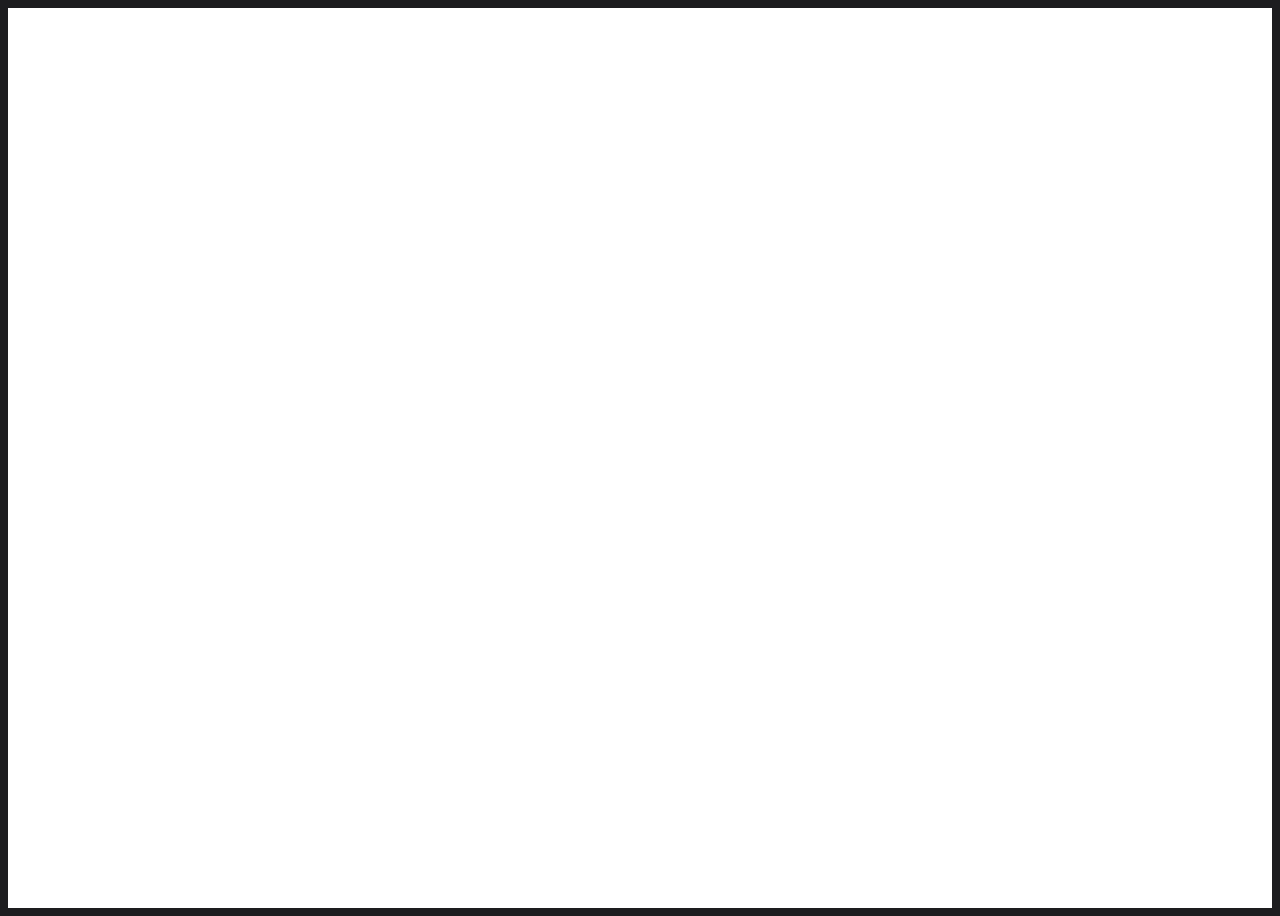
==== index.html @ a8134de9 "Add files via upload" ====
<!DOCTYPE html>
<html lang="en">

<head>
    <title>SOILLEX</title>
    <link rel="icon" href="images/icon.png" type="image/gif" sizes="16x16">
    <meta content="text/html;charset=utf-8" http-equiv="Content-Type">
    <meta content="width=device-width, initial-scale=1.0" name="viewport" >
    <meta content="CoolAir — Air Conditioner & HVAC Repair Website Template" name="description" >
    <meta content="" name="keywords" >
    <meta content="" name="author" >
    <!-- CSS Files
    ================================================== -->
    <link href="css/bootstrap.min.css" rel="stylesheet" type="text/css" id="bootstrap">
    <link href="css/plugins.css" rel="stylesheet" type="text/css" >
    <link href="css/swiper.css" rel="stylesheet" type="text/css" >
    <link href="css/style.css" rel="stylesheet" type="text/css" >
    <link href="css/coloring.css" rel="stylesheet" type="text/css" >
    <!-- color scheme -->
    <link id="colors" href="css/colors/scheme-01.css" rel="stylesheet" type="text/css" >

</head>

<body>
    <div id="wrapper">
        <div class="float-text show-on-scroll">
            <span><a href="#">Scroll to top</a></span>
        </div>
        <div class="scrollbar-v show-on-scroll"></div>
        
        <!-- content begin -->
        <div class="no-bottom no-top" id="content">

            <div id="top"></div>

            <section class="section-dark text-light no-top no-bottom position-relative overflow-hidden z-1000">
                <div class="v-center">
                    <div class="swiper">
                      <!-- Additional required wrapper -->
                      <div class="swiper-wrapper">
                        <!-- Slides -->
                        
                        <!-- Slides -->

                        <!-- Slides -->
                        <div class="swiper-slide">
                            <div class="swiper-inner" data-bgimage="url(images/slider/bg.jpeg)">
                                <div class="sw-caption">
                                    <div class="container">
                                        <div class="row gx-5 align-items-center">

                                            <div class="spacer-double"></div>

                                            <div class="col-lg-8 offset-lg-2 text-center">     
                                                <div class="spacer-single"></div>
                                                <div class="sw-text-wrapper">
                                                  <img src="images/logo.png">
                                                    <h3 class="slider-teaser mb-3">SPROUTING NEW POSSIBILITIES</h3>
                                                    <div class="spacer-10"></div>
                                                 </div>
                                            </div>

                                            <div class="spacer-single"></div>
                                        </div>

                                      
                                            
                                            
                                            
                                    </div>
                                </div>
                                <div class="sw-overlay s2"></div>
                            </div>
                        </div>
                        <!-- Slides -->
                        

                      </div>
                      <!-- If we need pagination -->
                      <div class="swiper-pagination"></div>

                      <!-- If we need navigation buttons -->
                      <div class="swiper-button-prev"></div>
                      <div class="swiper-button-next"></div>

                      <!-- If we need scrollbar -->
                      <div class="swiper-scrollbar"></div>
                    </div>
                </div>
            </section>

        </div>
        <!-- content close -->
    </div>

    
    <!-- Javascript Files
    ================================================== -->
    <script src="js/plugins.js"></script>
    <script src="js/designesia.js"></script>
    <script src="js/swiper.js"></script>
    <script src="js/custom-marquee.js"></script>
    <script src="js/custom-swiper-1.js"></script>

</body>

</html>
---- css/style.css ----
/* ================================================== */


/* CoolAir
/* created by designesia

@charset "utf-8";

Table of content:

* body
* header
  * subheader
* navigation
* content
* section
* footer
* sidebar
* `
* products
* contact
* elements
  * address
  * border
  * box icon
  * breadcrumb
  * button and link
  * columns
  * counter
  * divider
  * dropcap
  * heading
  * icon font
  * list
  * map
  * package
  * page heading
  * pagination
  * pricing
  * preloader
  * progress bar
  * social icons
  * spacer
  * tabs
  * team
  * testimonial
* plugins
* media query
*/

/* ================================================== */

@import url('https://fonts.googleapis.com/css2?family=Manrope:ital,wght@0,200;0,300;0,400;0,500;0,600;0,700;0,800;1,200;1,300;1,400;1,500;1,600;1,700;1,800&display=swap');

/* ================================================== */


/* import fonts icon */


/* ================================================== */

@import url("../fonts/fontawesome4/css/font-awesome.css");
@import url("../fonts/fontawesome6/css/fontawesome.css");
@import url("../fonts/fontawesome6/css/brands.css");
@import url("../fonts/fontawesome6/css/solid.css");
@import url("../fonts/elegant_font/HTML_CSS/style.css");
@import url("../fonts/et-line-font/style.css");
@import url("../fonts/icofont/icofont.min.css");

* {
  --title-font: "Manrope", Helvetica, Arial, sans-serif;
  --body-font-size: 16px;
  --title-font-weight: 600;
  --title-font-color: #0a2540;
  --body-font: "Manrope", Helvetica, Arial, sans-serif;
  --border-default: solid 1px rgba(30, 30, 30, 1);
  --bg-color-even: #E8E8E8;
  --bg-color-odd: #F4F4F4;
  --bg-dark-1: #1D1D1F;
  --bg-dark-2: #232627;
  --bg-dark-3: #303030;
  --bg-grey: #F0F1F3;
  --bg-gradient-1: 0deg, rgba(var(--primary-color-rgb), .1) 0%, rgba(var(--secondary-color-rgb), .2) 100%;
  --body-font-color: #7b8893;
  --dark-body-font-color: #F5F5F7;
  --swiper-theme-color: var(--secondary-color);
  --rounded-1: 12px;
}

.bg-dark-1{background-color: var(--bg-dark-1) !important}
.bg-dark-2{background-color: var(--bg-dark-2) !important}
.bg-dark-3{background-color: var(--bg-dark-3) !important}
.bg-grey{background-color: var(--bg-grey) !important}
.bg-gradient-1{
  background: -moz-linear-gradient(var(--bg-gradient-1)) !important;
  background: -webkit-linear-gradient(var(--bg-gradient-1)) !important;
  background: linear-gradient(var(--bg-gradient-1)) !important;
}
.rounded-1{
  border-radius: var(--rounded-1) !important;
  -moz-border-radius: var(--rounded-1) !important;
  -webkit-border-radius: var(--rounded-1) !important;
}

.g-custom {
  --bs-gutter-x: 30px;
  --bs-gutter-y: 30px;
}

.g-custom-x {
  --bs-gutter-x: 30px;
}

/* ================================================== */


/* body */


/* ================================================== */

html {
  overflow-x: hidden;
  padding: 0;
  margin: 0;
  background: var(--bg-dark-1);
}

body {
  font-family: var(--body-font);
  font-size: var(--body-font-size)
  font-weight: 400;
  color: var(--body-font-color);
  padding: 0;
  line-height: 29px;
  word-spacing: 0px;
}

.dark-scheme {
  color: var(--dark-body-font-color);
}

body.dark-scheme {
  background: var(--bg-dark-1);
}

body.boxed {
  margin: 30px;
  overflow: hidden;
  border: solid 1px #eee;
}

body .owl-stage .owl-item {
  margin-bottom: 15px;

}

#wrapper {
  position: relative;
  overflow: hidden;
}

.de-navbar-left #wrapper {
  overflow: visible;
}

a,
a:hover {
  text-decoration: none;
}

a.a-underline {
  display: inline-block;
  position: relative;
  overflow: hidden;
}

a.a-underline span {
  display: block;
  position: relative;
  left: 0;
  bottom: 0;
  border-bottom: solid 1px #333;
  width: 0;
}

a.a-underline:hover span {
  width: 100%;
}

/* ================================================== */


/*  header  */


/* ================================================== */

header {
  width: 100%;
  position: absolute;
  left: 0;
  z-index: 1001;
  background: var(--bg-dark-1);
  margin: 0;
  border-bottom: solid 1px rgba(255, 255, 255, 0);
}

header.header-s1 {
  top: 0;
}

header .info {
  display: none;
  color: #fff;
  padding: 10px 0 10px 0;
  width: 100%;
  z-index: 100;
  background: #242424;
}

header .info .col {
  display: inline-block;
  font-size: 12px;
}

header .info .col {
  padding-right: 30px;
}

header .info .col:last-child {
  padding-right: 0px;
}

header .info i {
  font-size: 14px;
  margin-right: 15px;
}

header .info .social.col {
  border: none;
}

header .info .social i {
  color: #fff;
  font-size: 14px;
  display: inline-block;
  float: none;
  padding: 0 10px 0 10px;
  margin: 0;
}

header .info strong {
  font-size: 12px;
}

header.header-bg {
  background: rgba(0, 0, 0, 0.5);
}

header.transparent {
  background: none;
}

body:not(.side-layout) header:not(.smaller):not(.header-mobile).header-light.transparent {
  background: rgba(255, 255, 255, 0.0);
}

header.autoshow {
  top: -120px;
  height: 70px !important;
}

header.autoshow.scrollOn,
header.autoshow.scrollOff {
  -o-transition: .5s;
  -ms-transition: .5s;
  -moz-transition: .5s;
  -webkit-transition: .5s;
  transition: .5s;
  outline: none;
}

header.autoshow.scrollOn {
  top: 0;
}

header.autoshow.scrollOff {
  opacity: ;
  top: -120px;
}

header div#logo {
  color: white;
  -webkit-transition: all 0.3s;
  -moz-transition: all 0.3s;
  -ms-transition: all 0.3s;
  -o-transition: all 0.3s;
  transition: all 0.3s;
}

header .logo-2 {
  display: none;
}

header .logo-scroll {
  display: none;
}

header .logo,
header .logo-2 {
  font-family: var(--body-font);
  color: #fff;
  font-size: 40px;
  font-weight: 300;
}

header .logo-2 {
  color: #333;
}

header.header-full nav {
  float: left;
}

header nav a {
  -webkit-transition: all 0.3s;
  -moz-transition: all 0.3s;
  -ms-transition: all 0.3s;
  -o-transition: all 0.3s;
  transition: all 0.3s;
}

header nav a:hover {
  color: #555;
}

header.smaller #mainmenu ul ul {
  top: 0px;
}

header.smaller {
  position: fixed;
  top: 0px;
  background: var(--bg-dark-1);
  border: none;
  border-bottom: solid 1px #dddddd;
}

header.header-light.smaller{
  background: #ffffff;
}

.scroll-down {
    margin-top: -90px;
}

.scroll-up {
    margin-top: 0;
}

header.header-center.scroll-down{
  margin-top: -175px;
}

header.header-center #logo-center{
  display: inline-block;
  padding-top: 40px;
}

header.header-center #mainmenu{
  display: inline-block;
}

header.header-center{
  text-align: center;
}

header.header-center #logo{
  display: none;
}

header.smaller .btn-rsvp {
  height: 100px;
  padding-top: 55px;
}

.boxed header.smaller {
  margin-top: 0px;
}

header.smaller div#logo,
header.s2 div#logo {}

header.smaller .logo-init {
  display: none;
}

header.smaller #topbar.topbar-dark {
  background: rgba(34, 34, 34, .05);
}

header.smaller #topbar.topbar-dark a {
  color: #333333;
}

header .logo-mobile {
  display: none;
}


header.smaller.scroll-light {
  background: #ffffff;
}

header.scroll-light .logo-scroll{
  display: none;
}

header.smaller.scroll-light .logo-main{
  display: none;
}

header.smaller.scroll-light .logo-scroll{
  display: block;
}

header.smaller.scroll-dark {
  background: var(--bg-color-even);
}

header.header-light .h-phone,
header.smaller.scroll-light .h-phone {
  color: #202020;
}

header:not(.header-light).smaller.scroll-light div#logo .logo {
  display: none;
}

header.smaller.scroll-light div#logo .logo-2 {
  display: inline-block;
}

header.smaller.scroll-light div#logo .logo-scroll {
  display: inline-block;
}

header.smaller.header-light div#logo .logo {
  display: none;
}

header.smaller.scroll-light .social-icons i {
  color: var(--title-font-color);
}

header.smaller.scroll-light #mainmenu li a,
header.smaller.scroll-light #mainmenu li.has-child:after {
  color: var(--title-font-color);
}

header #mainmenu li li a:hover {
  color: #ffffff;
}

.logo-smaller div#logo {
  width: 150px;
  height: 30px;
  line-height: 65px;
  font-size: 30px;
}

.logo-smaller div#logo img {
  font-size: 30px;
}

header.smaller div#logo .logo-1 {
  display: none;
}

header.smaller div#logo .logo-2 {
  display: inline-block;
}

.logo-small {
  margin-bottom: 20px;
}

header.de_header_2 {
  height: 125px;
}

header.de_header_2.smaller {
  height: 70px;
}

header.de_header_2.smaller .info {
  position: absolute;
  opacity: 0;
  z-index: -1;
}

header.header-full {
  padding-left: 30px;
  padding-right: 30px;
}

header .header-row {
  text-align: center;
}

header .header-col {
  position: relative;
  height: 100%;
}

/* left col header */
header .header-col.left {
  float: left;
  padding: 0 30px 0 0;
  /* border-right:solid 1px rgba(255,255,255,.2); */
}

/* middle col header */
header .header-col.mid {
  float: right;
}

header .header-col.mid .social-icons {
  float: right;
  /* border-left:solid 1px rgba(255,255,255,.2); */
  padding: 0 30px 0 30px;
}


.header-col-right {
  text-align: right;
}


.de-navbar-left {
  background: #151618;
}

.de-navbar-left #logo {
  padding: 40px;
  text-align: center;
  width: 100%;
}

.de-navbar-left header {
  position: relative;
  display: block;
  width: 100%;
  height: 100%;
  left: 0;
  background: none;
  padding: 30px;
  padding-right: 20px;
}

.de-navbar-left header #mainmenu {
  float: none;
  margin: 0;
  padding: 0;
}

.de-navbar-left header #mainmenu>li {
  display: block;
  margin: 0;
  float: none;
  text-align: center;
  font-family: var(--body-font);
  letter-spacing: 5px;
  font-size: 14px;
  padding: 0;
  padding-top: 10px;
  padding-bottom: 10px;
  border-bottom: solid 1px rgba(255, 255, 255, .1);
}

.de_light.de-navbar-left header #mainmenu>li {
  border-bottom: solid 1px rgba(0, 0, 0, .05);
}

.de-navbar-left header #mainmenu>li>a {
  padding: 0;
  opacity: .5;
}

.de_light.de-navbar-left header #mainmenu>li>a {
  color: #222;
}

.de-navbar-left header #mainmenu>li a:hover {
  opacity: 1;
}

.de-navbar-left header #mainmenu>li>a:after {
  content: none;
}

.de-navbar-left header nav {
  float: none;
}

/* subheader */

#subheader {
  overflow: hidden;
  position: relative;
  padding: 160px 0 100px 0;
}

#subheader h1 {
  font-size: 48px;
  letter-spacing: -1px;
  margin-bottom: 0;
}

#subheader.dark {
  background-color: #1A1C26;
}

#subheader.dark h1 {
  color: #fff;
}

.de-overlay{
    position: absolute;
    width: 100%;
    height: 100%;
    top:0;
    left: 0;
    background: rgba(var(--primary-color-rgb), .35);
  }

  #subheader .de-overlay{
    background: linear-gradient(45deg, rgba(var(--primary-color-rgb),1), rgba(var(--secondary-color-rgb),0));
  }

.de-overlay-gradient{
  position: absolute;
  width: 100%;
  height: 100%;
  top:0;
  left: 0;
  background: linear-gradient(45deg, rgba(var(--primary-color-rgb),.8), rgba(var(--secondary-color-rgb),.8));
}


.de-overlay-gradient-2{
  position: absolute;
  width: 100%;
  height: 100%;
  top:0;
  left: 0;
  background: linear-gradient(45deg, rgba(var(--primary-color-rgb),.8) 0%, rgba(var(--secondary-color-rgb),0) 100%);
}


.de-navbar-left #subheader {
  padding-bottom: 120px;
}

.crumb {
  font-size: 13px;
}


.crumb {
  display: inline-block;
  padding: 3px 10px;
  margin-top: 20px;
  line-height: 1.2em;
  border-radius:30px;
  -moz-border-radius:30px;
  -webkit-border-radius:30px;
}

.text-light .crumb a{
  color:rgba(255, 255, 255, 1.0);
}


#subheader.text-light .crumb {
  color: #fff;
}

#subheader .small-border-deco {
  display: block;
  margin: 0 auto;
  margin-top: 20px;
  width: 100%;
  height: 1px;
  background: rgba(255, 255, 255, .1);
}

#subheader .small-border-deco span {
  display: block;
  margin: 0 auto;
  height: 2px;
  width: 100px;
}

#subheader.dark h2,
#subheader.dark h4 {
  color: #fff;
}

#subheader.dark h2 {
  font-size: 48px;
}

#subheader.s2 {
  text-align: left;
  padding: 120px 0 20px;
  border: solid 1px #ddd;
  border-left: none;
  border-right: none;
}

.rtl #subheader.s2 {
  text-align: right;
}


#subheader.s2 h1,
#subheader.s2 .crumb {
  margin: 0;
  padding: 0;
}

#subheader.s2 .crumb {
  float: right;
  margin-top: 10px;
}

.rtl #subheader.s2 .crumb {
  float: left;
}

#subheader.sh-plain {
  padding: 100px 0 60px 0;
}

.de-navbar-left.de_light #subheader h1 {
  color: #222;
}

#profile_banner {
  min-height: 360px;
}

/* ================================================== */


/* navigation */


/* ================================================== */

#mainmenu {
  font-size: 13px;
  margin: 0 auto;
  float: none;
  counter-reset: my-awesome-counter;
  font-family: var(--body-font);
}

#mainmenu.s2{
  font-family: var(--body-font);
}

#mainmenu ul {
  margin: 0px 0px;
  padding: 0px;
  height: 30px;
  background: #ffffff;
  color: var(--body-font-color);
}

#mainmenu ul:not(.mega) {
  border: solid 1px #dddddd;
}

.dark-scheme #mainmenu ul {
  background: var(--bg-dark-1);
  border: solid 1px rgba(255, 255, 255, .1);
}

.dark-scheme #mainmenu ul.mega {
  background: var(--bg-dark-1);
}

#mainmenu li {
  margin: 0px 0px;
  padding: 0px 0px;
  float: left;
  display: inline;
  list-style: none;
  position: relative;
}

#mainmenu>li {
  margin-right: 30px;
}

#mainmenu>li {
  counter-increment: my-awesome-counter;
}

#mainmenu li a.new:before{
  content:"NEW";
  font-size: 12px;
  padding: 1px 4px;
  border-radius:3px;
  -moz-border-radius:3px;
  -webkit-border-radius:3px;
  margin-right: 5px;
  color:#ffffff;
  background: var(--primary-color);
}
/*
#mainmenu>li::before {
  content: counter(my-awesome-counter) ' —';
  right: 8px;
  top: 5px;
  color:var(--secondary-color);
  margin-right: 5px;
  font-weight: 500;
  font-family: var(--title-font);
}
*/

header.smaller #mainmenu>li::before{
  transform: scale(0);
}

#mainmenu>li.has-child:after {
  font-family: FontAwesome;
  content: "\f078";
  padding-left: 5px;
  font-size: 8px;
  position: relative;
  top: -2px;
  color:rgba(255, 255, 255, .75);
}

.rtl #mainmenu li.has-child:after {
  padding-left: 15px;
}

.header-light #mainmenu li.has-child:after {
  color: rgba(0, 0, 0, .5);
}

#mainmenu >li>a {
  font-size: 15px;
  padding-right: 6px;
  font-weight: 600;
}

#mainmenu.s2 li>a{
  letter-spacing: 0;
}

#mainmenu li.has-child>a {
  padding-right: 0px;
}

#mainmenu a {
  position: relative;
  display: inline-block;
  padding-top: 25px;
  padding-bottom: 25px;
  text-decoration: none;
  color: #ffffff;
  text-align: center;
  outline: none;
}

header.smaller #mainmenu > li > a{
  padding-top: 18px;
  padding-bottom: 18px;
}

#mainmenu p {
  line-height: 1.8em;
  margin-bottom: 0;
}

header.header-light #mainmenu a {
  color: var(--title-font-color);
}

#mainmenu a span:not(.badge) {
  position: relative;
  width: 0%;
  color: #ffffff;
  display: block;
  font-size: 10px;
  text-transform: uppercase;
  line-height: 14px;
  border-bottom: solid 2px #ffffff;
}

#mainmenu li:hover a span:not(.badge) {
  width: 100%;
}

#mainmenu li li a span:not(.badge) {
  float: right;
  margin-top: 5px;
}

#mainmenu a.active span:not(.badge) {
  width: 100%;
  margin-left: 0%;
}

.header-light {
  background: #ffffff;
}

.header-light #mainmenu>li>a {
  font-weight: bold;
  color: var(--title-font-color);
}

#mainmenu li li {
  font-family: var(--body-font);
  font-size: 14px;
}

#mainmenu li li:last-child {
  border-bottom: none;
}

#mainmenu li li a {
  padding: 5px 15px;
  border-top: none;
  color: #606060;
  width: 100%;
  border-left: none;
  text-align: left;
  font-weight: normal;
  border-bottom: solid 1px rgba(255, 255, 255, .1);
  letter-spacing: 0;
}

#mainmenu li:last-child>a {
  border-bottom: none;
}

.dark-scheme #mainmenu li li a {
  color: #ffffff;
}

.rtl #mainmenu li li a {
  text-align: right;
}

#mainmenu li li a:hover {
  color: #111;
}

#mainmenu li li a:after {
  content: none;
}

#mainmenu li li a:hover,
#mainmenu ul li:hover>a {
  color: #fff;
}

#mainmenu li a.active{
  color:var(--primary-color) !important;
}

#mainmenu li ul {
  width: 190px;
  height: auto;
  position: absolute;
  left: 0px;
  z-index: 10;
  visibility: hidden;
  opacity: 0;
  border-radius: 3px;
}

#mainmenu ul li b {
  background: #333;
  color: #ffffff;
  padding: 0 3px;
  padding-bottom: 3px;
  font-size: 10px;
  margin-right: 3px;
  border-radius: 2px;
  -moz-border-radius: 2px;
  -webkit-border-radius: 2px;
}

#mainmenu li li {
  font-size: 14px;
  display: block;
  float: none;
  text-transform: none;
}

#mainmenu li:hover>ul {
  visibility: visible;
  opacity: 1;
  margin-top: 0px;
}

/* before edited 
#mainmenu li ul ul {
    left: 100%;
    top: 0px;
}
*/

#mainmenu li ul ul:not(.ul-list) {
  top: 0px;
  margin-left: 188px;
}

#mainmenu select {
  padding: 10px;
  height: 36px;
  font-size: 14px;
  border: none;
  background: #ff4200;
  color: #eceff3;
}

#mainmenu select option {
  padding: 10px;
}

#mainmenu .btn-type {
  padding: 0;
  margin: 0;
}

#mainmenu .btn-type a {
  background: #eee;
  padding: 0;
  margin: 0;
}

#mainmenu>li ul.mega {
  position: fixed;
  left: 0;
  height: 0%;
  width: 100%;
  visibility: hidden;
  opacity: 0;
  overflow: hidden;
  padding: 0;
  -webkit-box-shadow: none;
  -moz-box-shadow: none;
  box-shadow: none;
  background: none;
}

#mainmenu>li ul.mega .sb-menu {
  background: #fff;
  border-radius: 6px;
  -moz-border-radius: 6px;
  -webkit-border-radius: 6px;
  border: solid 1px #dddddd;
}

.dark-scheme #mainmenu>li ul.mega .sb-menu {
  background: var(--bg-dark-1);
  border-color: rgba(255, 255, 255, .1);
}

#mainmenu li:hover ul.mega {
  visibility: visible;
  opacity: 1;
}

#mainmenu li ul.mega>li,
#mainmenu li ul.mega>li a {
  width: 100%;
}

#mainmenu li ul.mega li.title {
  padding: 0px 10px 15px 10px;
  text-align: left;
  color: #fff;
  font-weight: bold;
}

#mainmenu li ul.mega>li ul {
  position: static;
  visibility: visible;
  opacity: 1;
  left: 0;
  float: none;
  width: 100%;
}

#mainmenu ul.mega>li ul li {
  margin: 0;
  padding: 0;
}

#mainmenu ul.mega>li ul li:last-child {
  border-bottom: none;
}

#mainmenu li ul.mega .menu-content {
  background: #171A21;
  padding: 30px;
}

#mainmenu li ul.mega li.title {
  font-family: var(--main-font);
  padding: 0px;
  text-align: left;
  font-weight: bold;
  color: #586383;
}

#mainmenu ul.mega>li ul {
  border: none;
}

#mainmenu li ul.mega ul li a {
  background: none;
  padding: 2px 0;
}

#mainmenu li ul.mega ul li a:hover {
  color: #35404e;
}

#mainmenu .box-icon {
  margin-bottom: 10px;
  line-height: 1.6em;
  background: rgba(var(--primary-color-rgb), .1);
  padding: 15px;
  margin: 0;
  height: 100%;
}

#mainmenu .box-icon:hover {
  background: rgba(var(--secondary-color-rgb), .2);
}


.menu-col {
  list-style: none;
  margin: 0;
  padding: 0;
  font-weight: 500;
  font-size: 16px;
}

.menu-col i {
  margin-right: 10px;
  text-align: center;
  min-width: 20px;
}

.menu-col li {
  margin-bottom: 10px;
}

.menu-col li a {
  padding: 10px 16px;
  display: block;
  color: #333333;
  border-radius: 6px;
  -moz-border-radius: 6px;
  -webkit-border-radius: 6px;
}

.menu-col li a.active,
.menu-col li a.active i {
  color: #ffffff;
}



header.header-mobile #mainmenu>li ul.mega {
  visibility: visible;
  opacity: 1;
}

header:not(.header-mobile) #mainmenu>li:hover ul.mega {
  height: auto;
}

/* menu toggle for mobile */

#menu-btn {
  display: none;
  float: right;
  width: 32px;
  height: 32px;
  padding: 4px;
  text-align: center;
  cursor: poInter;
  color: #fff;
  margin-top: 0px;
  margin-left: 20px;
}

#menu-btn:before {
  font-family: FontAwesome;
  content: "\f0c9";
  font-size: 20px;
}

#menu-btn.menu-open:before{
  content: "\f068";
}

.rtl #menu-btn {
  float: left;
}

header.header-mobile.header-light,
header.header-mobile.header-light #menu-btn,
header.header-mobile.header-light #menu-btn:hover {
  background: none;
}

header.header-mobile.header-light #menu-btn {
  color: #222;
}


header.header-mobile.header-center #logo{
  display: block;
}

header.header-mobile.header-center #logo-center{
  display: none;
}

/* user account menu */

.de-login-menu {
  position: relative;
}

.de-menu-profile {
  cursor: pointer;
}

.de-menu-profile img {
  width: 38px;
  border-radius: 30px;
  -moz-border-radius: 30px;
  -webkit-border-radius: 30px;
  margin-left: 5px;
  margin-bottom: 2px;
}

#de-click-menu-notification {
  position: relative;
}

#de-click-menu-notification .d-count {
  display: inline-block;
  position: absolute;
  z-index: 100;
  background: #333;
  line-height: 1em;
  padding: 6px;
  width: 22px;
  border-radius: 30px;
  -moz-border-radius: 30px;
  -webkit-border-radius: 30px;
  top: -10px;
  right: -10px;
  color: #ffffff;
  font-weight: bold;
  font-size: 10px;
}

.de-menu-notification {
  cursor: pointer;
  display: inline-block;
  width: 38px;
  height: 38px;
  background: #eeeeee;
  text-align: center;
  line-height: 32px;
  border-radius: 30px;
  padding-top: 3px;
  margin-left: 5px;
}

.dark-scheme .de-menu-notification {
  background: rgba(255, 255, 255, .2);
  color: #ffffff;
}

.rtl .de-menu-notification {
  margin-right: 5px;
}

.de-submenu {
  text-align: left;
  opacity: 0;
  position: absolute;
  right: 0;
  background: #ffffff;
  padding: 15px 20px;
  margin: 0;
  margin-top: 10px;
  width: 250px;
  border-radius: 6px;
  -moz-border-radius: 6px;
  -webkit-border-radius: 6px;
  z-index: 1000;
  border: solid 1px #eeeeee;
  box-shadow: 0 0 6px rgba(0, 0, 0, 0.05);
}

.dark-scheme .de-submenu {
  background: var(--dark-scheme-color);
  border: solid 1px rgba(255, 255, 255, .1);
}

.rtl .de-submenu {
  right: auto;
  left: 0;
}

.de-submenu.open {
  opacity: 1;
}

.de-submenu .d-balance {
  font-size: 14px;
}

.de-submenu h4 {
  font-weight: bold;
  display: block;
  margin: 0;
  padding: 0;
  font-size: 16px;
  margin-top: 5px;
}

.d-name h4 {
  line-height: 1.2em;
  margin-bottom: 0;
}

.d-name span {
  font-size: 15px;
}

.rtl .de-submenu h4,
.rtl .d-name,
.rtl .d-balance {
  text-align: right;
}

.de-submenu-profile {
  list-style: none;
  margin: 0;
  padding: 0;
}

.rtl .de-submenu-profile {
  text-align: right;
}

.de-submenu-profile a {
  color: #0d0c22;
  font-weight: bold;
  font-size: 14px;
  display: block;
  background: #fff;
}

.dark-scheme .de-submenu-profile a {
  color: #fff;
}

.de-submenu-profile li {
  padding: 5px 0;
}

.de-submenu-profile li.de-line {
  border-top: solid 1px #bbbbbb;
  margin: 10px 0 8px 0;
  padding: 0;
}

.de-submenu-profile i {
  text-align: center;
  padding: 7px;
  background: #eee;
  color: #ffffff;
  border-radius: 30px;
  width: 28px;
  margin-right: 5px;
}

.dark-scheme .de-submenu-profile i {
  background: rgba(255, 255, 255, .1);
}

.de-submenu .d-wallet {
  position: relative;
}

.de-submenu .d-wallet .d-wallet-address {
  margin: 0;
  padding: 0;
  display: block;
  max-width: 69%;
  overflow: hidden;
  position: relative;
}

.de-submenu .d-wallet #btn_copy {
  right: 0;
  bottom: 4px;
}

.rtl .de-submenu .d-wallet #btn_copy {
  right: auto;
  left: 0;
}


#de-submenu-notification ul {
  margin: 0;
  margin-top: 10px;
  padding: 0;
  list-style: none;
}

#de-submenu-notification li {
  line-height: 20px;
  margin-bottom: 15px;
}

#de-submenu-notification li .d-time {
  display: block;
  font-size: 14px;
  color: #727272;
}

.dark-scheme #de-submenu-notification li .d-time {
  color: #999999;
}

#de-submenu-notification li a {
  color: #0d0c22;
}

.dark-scheme #de-submenu-notification li a {
  color: #ffffff;
}

#de-submenu-notification li .d-desc {
  margin-left: 45px;
}

.rtl #de-submenu-notification li .d-desc {
  text-align: right;
  margin-left: 0;
  margin-right: 45px;
}

#de-submenu-notification li img {
  width: 32px;
  height: 32px;
  position: absolute;
  border-radius: 30px;
  -moz-border-radius: 30px;
  -webkit-border-radius: 30px;
}

.rtl #de-submenu-notification li img {
  right: 20px;
}

#de-submenu-notification li:last-child {
  margin-bottom: 0;
}

.de-submenu .d-line {
  margin: 15px 0 15px 0;
  border-top: solid 1px #bbbbbb;
}

.dark-scheme .de-submenu .d-line {
  border-top-color: rgba(255, 255, 255, .1);
}

/* user account menu close */

/* ================================================== */


/* content */


/* ================================================== */

#content {
  width: 100%;
  background: #ffffff;
  padding: 90px 0 90px 0;
  z-index: 100;
}

.dark-scheme #content {
  background: var(--bg-dark-1);
}

.dark-scheme #content {
  background: var(--bg-dark-1);
}

/* ================================================== */


/* section */


/* ================================================== */

section {
  padding: 100px 0 100px 0;
}

#content.zebra section:nth-child(even) {
  background: #fcfcfc;
}

section:not(.relative) {}

section.no-bg,
#content.no-bg {
  background: none !important;
}

.bottom-rounded{
  overflow: hidden;
  border-radius:0 0 100% 100%;
  -moz-border-radius:0 0 100% 100%;
  -webkit-border-radius:0 0 100% 100%;
  padding-bottom: 200px;
}

.rounded-up{
  border-radius:60px 60px 0 0;
  -moz-border-radius:60px 60px 0 0;
  -webkit-border-radius:60px 60px 0 0;
}

.rounded-down{
  border-radius:0 0 60px 60px;
  -moz-border-radius:0 0 60px 60px;
  -webkit-border-radius:0 0 60px 60px;
}



.rounded-up-down{
  border-radius:60px;
  -moz-border-radius:60px;
  -webkit-border-radius:60px;
}


.rounded-10px{
    border-radius:10px;
    -moz-border-radius:10px;
    -webkit-border-radius:10px;
}

.rounded-20px{
    border-radius:20px;
    -moz-border-radius:20px;
    -webkit-border-radius:20px;
}


.dark-scheme section {
  background: var(--bg-dark-1);
}

.no-bg {
  background: none !important;
}

.bgcolor-variation {
  background: #f6f6f6;
}

.overlay-gradient {
  width: 100%;
  height: 100%;
  z-index: 100;
  top: 0;
  padding: 90px 0 90px 0;
}

.de-navbar-left .container-fluid .container {
  width: 100%;
}

.de-navbar-left section {
  padding: 70px;
}

.de_light section {
  background: #ffffff;
}

.section-fixed {
  position: fixed;
  width: 100%;
  min-height: 100%;
  height: auto;
}

.full-height {
  overflow: hidden;
}

#particles-js {
  width: 100%;
  height: 100%;
  position: absolute;
  z-index: 0;
}

.text_top {
  position: relative;
  z-index: 1000;
}

/* ================================================== */


/* footer */


/* ================================================== */

footer {
  color: var(--dark-body-font-color);;
  background: var(--title-font-color);
  padding: 100px 0 0 0;
}

footer.footer-light {
  background: #ffffff;
}

footer.footer-light a {
  color: #5d6371;
}

footer p {
  line-height: 1.8em;
}

.dark-scheme footer a {
  color: var(--dark-body-font-color);
}

footer.footer-black {
  background: #222222;
}

footer h5,
.de_light footer h5 {
  color: #fff;
  font-size: 18px;
  text-transform: none;
}

footer a {
  color: var(--dark-body-font-color);
  text-decoration: none !important;
}

.de-navbar-left footer {
  padding: 70px 70px 0 70px;
}

.subfooter {
  margin-top: 50px;
  border-top: solid 1px rgba(255, 255, 255, .1);
  padding: 20px 0 20px 0;
}

.footer-light .subfooter {
  border-top: solid 1px rgba(0, 0, 0, .1);
}

.de-navbar-left .subfooter {
  background: none;
}

header.side-header {
  border-bottom: none;
  margin: 0;
}

header.side-header .social-icons-2 {
  margin: 0 auto;
  margin-top: 50px;
  float: none;
  text-align: center;
}

header.side-header .social-icons-2 a {
  display: inline-block;
  margin: 0 2px 0 2px;
  background: #555;
  width: 36px;
  height: 36px;
  padding-top: 5px;
  display: inline-block;
  text-align: center;
  border-radius: 20px;
  -moz-border-radius: 20px;
  -webkit-border-radius: 20px;
  opacity: .2;
}

.de_light header.side-header .social-icons-2 a {
  background: #fff;
  color: #333;
}

header.side-header .social-icons-2 a:hover {
  opacity: 1;
}

.de-navbar-left.de_light header,
.de-navbar-left.de_light {
  background: rgba(var(--secondary-color-rgb), .1);
}

header.header-light-transparent {
  background: rgba(255, 255, 255, .5);
}

header.header-solid.header-light #mainmenu>li>a {
  color: #555;
}

header.header-solid.header-light .info {
  background: #eee;
  color: #555;
}

header.header-solid.header-light .info .social i {
  color: #222;
}

header.header-solid {
  background: #fff;
}

header.smaller.header-dark {
  background: #222222;
  border: none;
}

header.smaller.header-dark #mainmenu a {
  color: #fff;
}

header.s2 {
  background: #ffffff !important;
  border-bottom: solid 1px var(--bg-dark-3);
  top: 0;
}

header.s2 #mainmenu>li>a {
  padding-top: 18px;
  padding-bottom: 18px;
}

.side-layout header.smaller.header-dark #mainmenu>li {
  border-bottom: solid 1px rgba(255, 255, 255, .1);
}

.side-layout header.smaller.header-dark #mainmenu>li:last-child {
  border-bottom: none;
}

header.header-mobile {
  position: fixed !important;
  background: var(--title-font-color);
  top: 0;
  padding-bottom: 10px;
}

header.header-mobile .container {
  max-width: 100% !important;
  padding-left: 20px;
  padding-right: 20px;
}

.dark-scheme header.header-mobile {
  background: var(--bg-dark-1);
}

header.header-mobile.has-topbar .header-row,
header.header-mobile.has-topbar .header-col {
  margin-top: 10px;
}

header.header-mobile nav {
  float: none;
}

header.header-mobile .logo {
  display: none;
}

header.header-mobile .btn-rsvp {
  padding-top: 40px;
  height: 90px;
}

header.header-mobile .logo-2 {
  display: inline-block;
}

header.header-mobile.header-light {
  background: #fff;
}

header.header-mobile #mainmenu ul {
  padding: 0;
}

header.header-solid.header-light {
  background: #fff;
}

header.header-light .logo {
  display: none;
}

header.header-light .logo-2 {
  display: inline-block;
}

/* topbar start here */

#topbar {
  z-index: 1000;
  width: 100%;
  overflow: hidden;
  top: 0;
  background: var(--primary-color) !important;
}

#topbar.topbar-dark {
  background: rgba(34, 34, 34, .2);
}

#topbar a {
  color: #ffffff;
  text-decoration: none;
}

#topbar.text-light a {
  color: #ffffff;
}

.topbar-left,
.topbar-right {
  display: flex;
}

.topbar-right {
  float: right;
}

.topbar-solid {
  background: #ffffff;
}

.tb-light {
  background: #ffffff;
}

#topbar:not(.topbar-noborder) .topbar-right .topbar-widget {
  border-left: solid 1px rgba(255, 255, 255, .1);
}

#topbar:not(.topbar-noborder) .topbar-right span:last-child {
  border-right: solid 1px rgba(255, 255, 255, .1);
}

#topbar:not(.topbar-noborder) .topbar-light .topbar-right .topbar-widget {
  border-left: solid 1px #eee;
}

#topbar:not(.topbar-noborder) .topbar-light .topbar-right span:last-child {
  border-right: solid 1px #eee;
}

#topbar:not(.topbar-noborder) .tb-light .topbar-right .topbar-widget {
  border-left: solid 1px rgba(0, 0, 0, .1);
}

#topbar:not(.topbar-noborder) .tb-light .topbar-right span:last-child {
  border-right: solid 1px rgba(0, 0, 0, .1);
}

/* topbar left content */
.topbar-left {
  float: left;
}

#topbar:not(.topbar-noborder) .topbar-left .topbar-widget {
  border-right: solid 1px rgba(255, 255, 255, .1);
}

#topbar:not(.topbar-noborder) .topbar-light .topbar-left .topbar-widget {
  border-right: solid 1px #eee;
}

#topbar:not(.topbar-noborder) .topbar-left span:first-child {
  border-left: solid 1px rgba(255, 255, 255, .1);
}

#topbar:not(.topbar-noborder) .tb-light .topbar-left .topbar-widget {
  border-right: solid 1px rgba(0, 0, 0, .1);
}

#topbar:not(.topbar-noborder) .tb-light .topbar-left span:first-child {
  border-left: solid 1px rgba(0, 0, 0, .1);
}

.h-phone {
  text-align: center;
  display: inline-block;
  font-weight: 600;
  color: #ffffff;
  font-family: var(--title-font);
  font-size: 16px;
  margin-right: 20px;
  line-height: 1.3em;
}

.h-phone span {
  display: block;
  font-size: 12.5px;
  font-weight: 500;
  color: rgba(255, 255, 255, .75);
}

header.header-light .h-phone span{
  color: var(--body-font-color);
}


.h-phone i {
  display: inline-block;
  font-size: 32px;
  left: 0;
  top: 12px
}

.menu_side_area .btn-line{
  display: inline-block;
}

/* topbar widget */
.topbar-widget {
  font-size: 14px;
  font-weight: 400;
  display: flex;
  padding: 3px 40px 7px 0;
  color:rgba(255, 255, 255, .5);
}

.topbar-widget.widget-text {
  padding-top: 6px;
}

.topbar-widget i {
  font-size: 16px;
  margin-top: 8px;
  margin-right: 10px;
}

.h-sub .topbar-widget {
  padding: 12px;
}

.topbar-widget:before {
  float: left;
  position: relative;
  font-family: "FontAwesome";
  font-size: 16px;
  margin-right: 10px;
}

.topbar-widget.tb-phone:before {
  content: "\f095";
}

.topbar-widget.tb-email:before {
  content: "\f003";
}

.topbar-widget.tb-opening-hours:before {
  content: "\f017";
}

.topbar-widget.tb-social {
  padding: 0;
}

.topbar-widget.tb-social a {
  font-size: 14px;
  display: flex;
  padding: 5px;
  padding-left: 15px;
  display: inline-block;
  text-align: center;
}

.topbar-widget a span {
  font-weight: bold;
  margin-right: 10px;
  border-radius: 30px;
  -moz-border-radius: 30px;
  -webkit-border-radius: 30px;
}

#topbar:not(.topbar-noborder) .topbar-light .topbar-widget.tb-social a,
#topbar:not(.topbar-noborder) .topbar-light .topbar-widget.tb-social a:first-child {
  border-left: solid 1px rgba(0, 0, 0, .1);
}

#topbar:not(.topbar-noborder) .topbar-widget.tb-social a {
  border-left: solid 1px rgba(255, 255, 255, .1);
}

.tb-light .topbar-widget.tb-social a {
  border-left: solid 1px rgba(0, 0, 0, .1);
}

.topbar-widget.tb-social a:first-child {
  border: none;
}

/* topbar end here */

#de-sidebar {
  padding: 0px;
}

/* ================================================== */


/* blog */


/* ================================================== */

.blog-list {
  margin: 0;
  padding: 0;
}

/* blog list */

.blog-list>div {
  list-style: none;
  line-height: 1.7em;
  margin-top: 0px;
  border-bottom: solid 1px rgba(255, 255, 255, .1);
  margin-bottom: 20px;
}

.blog-list img {
  margin-bottom: 20px;
}

.de_light .blog-list li {
  border-bottom: solid 1px #ddd;
}

.blog-list h4 {
  margin-top: 20px;
}

.blog-list h4 a {
  color: #fff;
}

.de_light .blog-list h4 a {
  color: #222222;
}

.de_light .text-light .blog-list h4 a {
  color: #fff;
}

.blog-list .btn-more {
  padding: 3px 25px 3px 25px;
  color: #111;
  text-transform: uppercase;
  text-decoration: none;
  font-weight: 700;
  float: right;
}

.blog-list .btn-more:hover {
  background: #fff;
}

.de_light .blog-list .btn-more:hover {
  background: #222;
  color: #fff;
}

.blog-list .post-text {
  padding-left: 80px;
}

.bloglist .post-text a.btn-main {
  display: inline-block;
  margin-top: 0px;
  padding: 5px 25px;
}

.blog-list .blog-slider {
  margin-bottom: -60px;
}

.blog-list .date-box {
  position: absolute;
  text-align: center;
  text-shadow: none;
}

.blog-list .date-box .day,
.blog-list .date-box .month {
  display: block;
  color: #fff;
  text-align: center;
  width: 40px;
  z-index: 100;
}

.de_light .blog-list .date-box .month {
  color: #222222;
}

.blog-list .date-box {
  text-align: center;
  background: #f6f6f6;
  padding: 10px;
}

.blog-list .date-box .month {
  font-size: 14px;
}

.blog-list .date-box .day {
  font-family: var(--body-font);
  color: #222222;
  font-weight: bold;
  font-size: 28px;
}

.blog-list .date-box .month {
  font-family: var(--body-font);
  color: #fff;
  font-size: 13px;
  letter-spacing: 3px;
}

.de_light .blog-list .date-box .month {
  border-bottom-color: #ddd;
}

.de_light .text-light .blog-list .date-box .month {
  color: #fff;
}

/* de-bloglist-type-1 */
.de-bloglist-type-1 .d-content {
  display: block;
  border-bottom: solid 1px rgba(0, 0, 0, .1);
  padding-bottom: 15px;
  margin-bottom: 10px;
  min-height: 100px;
}

.de-bloglist-type-1 .d-image {
  position: absolute;
  overflow: hidden;
  width: 80px;
  border-radius: 10px;
  -moz-border-radius: 10px;
  -webkit-border-radius: 10px;
}

.de-bloglist-type-1 .d-image img {
  width: 100%;
}

.de-bloglist-type-1 .d-content {
  padding-left: 100px;
}

.de-bloglist-type-1 .d-content h4 {
  font-size: 16px;
  margin-bottom: 0px;
}

.de-bloglist-type-1 .d-date {
  position: relative;
  font-size: 12px;
  font-weight: 500;
  padding-left: 18px;
}

.de-bloglist-type-1 .d-date:before {
  font-family: "FontAwesome";
  font-weight: 300;
  color: var(--primary-color);
  content: "\f073";
  left: 0;
  position: absolute;
}


/* de-post-type-1 */
.de-post-type-1 {
  margin-bottom: 40px;
}

.de-post-type-1 .d-image {
  position: relative;
  overflow: hidden;
  border-radius: 8px;
  -moz-border-radius: 8px;
  -webkit-border-radius: 8px;
  margin-bottom: 20px;
}

.de-post-type-1 .d-image img {
  width: 100%;
}

.de-post-type-1 .d-meta {
  font-size: 12px;
  margin-bottom: 10px;
}

.de-post-type-1 .d-meta span {
  display: inline-block;
  font-weight: 600;
  margin-right: 30px;
  padding-left: 30px;
  position: relative;
}

.de-post-type-1 h4 {
  margin-bottom: 10px;
}

.de-post-type-1 h4 a {
  font-size: 20px;
  color: #333333;
  margin-bottom: 0px;
}

.de-post-type-1 .d-meta span:before {
  font-family: "FontAwesome";
  font-size: 20px;
  font-weight: 300;
  color: var(--primary-color);
  content: "";
  left: 0;
  position: absolute;
}

.de-post-type-1 .d-meta span.d-by:before {
  content: "\f007";
}

.de-post-type-1 .d-meta span.d-date:before {
  content: "\f073";
}

.de-post-type-1 .d-meta span.d-tags:before {
  content: "\f02c";
}

.blog-snippet li {
  border-bottom: none;
  margin-bottom: 0;
}

#blog-carousel .item.item {
  width: 100%;
}

.de-blog-c1{
  position: relative;
  margin-bottom: 60px;
}

.de-blog-c1 h4{
  font-size: 28px;
  letter-spacing: 0;
  font-weight: 600;
  line-height: 1.3em;
}

.de-blog-c1 .d-date{
  position: absolute;
  left: 0;
  text-align: center;
  color:#ffffff;
  text-align: center;
}

.de-blog-c1 .d-date .d-month{
  text-transform: uppercase;
  background: var(--primary-color);
  font-size: 16px;
  font-family: var(--title-font);
  margin-left: .5rem;
  margin-bottom: 10px;
  font-weight:bold;
  line-height: 1em;
  padding: 2px 0;  
  letter-spacing: 2px;
}

.de-blog-c1 .d-date .d-day{
  font-size: 52px;
  font-family: var(--title-font);
  padding-left: .3rem;
  font-weight: bold;
}

.de-blog-c1 .d-image{
  padding-left: 100px;
}

.de-blog-c1 .d-image img{
  width:100%;
  -webkit-box-shadow: 8px 8px 0 0px var(--primary-color);
  -moz-box-shadow: 8px 8px 0 0px var(--primary-color);
  box-shadow: 8px 8px 0 0px var(--primary-color);
}

/* blog comment */

#blog-comment {
  margin-top: 40px;
}

#blog-comment h5 {
  margin-bottom: 10px;
}

#blog-comment ul,
#blog-comment li {
  list-style: none;
  margin-left: -40px;
  padding-left: 0;
}

.rtl #blog-comment li {
  margin-right: -30px;
}

.rtl #blog-comment li li {
  margin-right: 40px;
}

#blog-comment li {
  min-height: 70px;
  margin-bottom: 20px;
  padding-bottom: 20px;
  border-bottom: solid 1px #ccc;
}

.dark-scheme #blog-comment li {
  border-bottom-color: rgba(255, 255, 255, .1);
}

#blog-comment li .avatar {
  position: absolute;
  margin-top: 5px;
}

#blog-comment li .avatar img{
  width: 70px;
  border-radius:10px;
  -moz-border-radius:10px;
  -webkit-border-radius:10px;
}

#blog-comment .comment {
  margin-left: 85px;
}

.rtl #blog-comment .comment {
  margin-left: 0;
  margin-right: 85px;
}

#blog-comment li {
  min-height: 70px;
  font-size: 15px;
  line-height: 1.6em;
}

#blog-comment li li {
  margin-left: 55px;
  padding-bottom: 0px;
  margin-top: 20px;
  padding-top: 20px;
  border-top: solid 1px #ccc;
  border-bottom: none;
}

.dark-scheme #blog-comment li li {
  border-top-color: rgba(255, 255, 255, .1);
}

#blog-comment li li .avatar {
  position: absolute;
}

#blog-comment li li .comment {}

.comment-info {
  margin-left: 85px;
  margin-bottom: 5px;
}

.rtl .comment-info {
  margin-left: 0;
  margin-right: 85px;
}

.comment-info span {}

.comment-info .c_name {
  display: block;
  font-weight: 700;
  color: #555555;
}

.dark-scheme .comment-info .c_name {
  color: #ffffff;
}

.comment-info .c_reply {
  padding-left: 20px;
  margin-left: 20px;
  border-left: solid 1px #ddd;
  font-size: 12px;
}

.dark-scheme .comment-info .c_reply {
  border-left-color: rgba(255, 255, 255, .2);
}

.comment-info .c_date {
  font-size: 12px;
}

.blog-list h4 {
  color: #333;
}

.blog-list .post-wrapper {}

.blog-read h4 {
  color: #333;
  letter-spacing: normal;
  font-size: 24px;
  text-transform: none;
}

.blog-carousel ul,
.blog-carousel li {
  margin: 0;
  list-style: none;
}

.blog-carousel h4 {
  margin-bottom: 0px;
}

.blog-carousel p {
  margin-bottom: 10px;
}

.blog-carousel .post-date {
  text-transform: uppercase;
  letter-spacing: 3px;
  font-size: 11px;
  color: #888;
}

.bloglist {
  position: relative;
  overflow: hidden;
  margin-bottom: 15px;
  background: var(--tertiary-color);
}

.post-content {
  position: relative;
}

.post-content p {
  margin-bottom: 0px;
}

.post-text .d-date{
  font-size: 14px;
}

.post-text h4 {
  margin-top: 10px;
  margin-bottom: 10px;
}

.post-text h4 a {
  font-weight: bold;
  font-family: var(--body-font);
  color: #1A1C26;
  text-decoration: none;
  line-height: 1.5em;
  letter-spacing: 0;
}

.dark-scheme .post-text h4 a {
  color: #ffffff;
}

.post-text .tags {
  font-size: 10px;
  text-transform: uppercase;
}

.p-tagline {
  position: absolute;
  z-index: 1;
  top: 20px;
  left: 20px;
}

.p-tagline {
  left: auto;
  right: 20px;
}

.p-tagline,
.p-title {
  font-family: var(--body-font);
  background: rgba(var(--primary-color-rgb), .2);
  border-radius: 3px;
  display: inline-block;
  font-size: 10px;
  font-weight: bold;
  letter-spacing: 2px;
  line-height: 10px;
  padding: 7px 10px 6px 10px;
  text-transform: uppercase;
  margin-bottom: 5px;
}

.p-tagline,
.p-title.invert {
  background: var(--secondary-color);
}

.p-title {
  font-size: 12px;
  margin-bottom: 20px;
}

.post-text .p-date {
  text-transform: uppercase;
  letter-spacing: 2px;
  font-size: 10px;
  font-weight: 500;
  color: #888888;
  padding: 5px 10px;
  background: rgba(0, 0, 0, .05);
  border-radius: 5px;
  -moz-border-radius: 5px;
  -webkit-border-radius: 5px;
}

.post-info {
  border-top: solid 1px rgba(0, 0, 0, .1);
  padding-top: 15px;
}

.blog-read img {
  margin-bottom: 20px;
}

.blog-read .post-text {
  padding: 0;
}

.post-date,
.post-comment,
.post-like,
.post-by,
.post-author {
  margin-right: 20px;
  font-size: 13px;
  font-family: var(--body-font);
}

.dark-scheme .post-date,
.dark-scheme .post-comment,
.dark-scheme .post-like,
.dark-scheme .post-by,
.dark-scheme .post-author {
  color: #ffffff;
}

.post-date {
  color: var(--title-font-color);
}

.post-author {
  margin-top: 20px;
}

.post-author img {
  width: 46px;
  border-radius: 100%;
  -moz-border-radius: 100%;
  -webkit-border-radius: 100%;
}

.post-author img {
  position: absolute;
}

.post-author .d-name {
  line-height: 1.7em;
  padding-left: 60px;
  font-size: 15px;
}

.post-author .d-name span {
  display: block;
  font-size: 15px;
  font-weight: 600;
}


.post-date:before,
.post-comment:before,
.post-like:before,
.post-by:before {
  font-family: FontAwesome;
  padding-right: 10px;
  font-size: 11px;
}

.post-comment:before {
  content: "\f0e5";
}

.post-like:before {
  content: "\f08a";
}

/* blog comment form */

#commentform label {
  display: block;
}

#commentform input {
  width: 290px;
}

#commentform input:focus {
  border: solid 1px #999;
  background: #fff;
}

#commentform textarea {
  width: 97%;
  padding: 5px;
  height: 150px;
  color: #333;
}

#commentform textarea:focus {
  border: solid 1px #999;
  background: #fff;
}

#commentform input.btn {
  width: auto;
}


.post-meta {
  margin: 0px 0 10px 0px;
  border: solid 1px #eee;
  border-left: none;
  border-right: none;
  border-left: none;
  font-size: 11px;
  display: table;
  width: 100%;
  table-layout: fixed;
}

.post-meta a {
  color: #888;
}

.post-meta span {
  display: table-cell;
  padding: 10px 0 10px 0;
  text-align: center;
}

.post-meta span i {
  float: none;
}

.post-image{
  overflow: hidden;
  margin-bottom: 20px;
}
.post-image img {
  width: 100%;
  margin-bottom: 0px;
}
.post-image .d-tagline{
  position: absolute;
  top:20px;
  right: 20px;
  line-height: 1em;
}

.post-image .d-tagline span{
  font-size: 12px;
  color:#ffffff;
  text-transform: uppercase;
  display: inline-block;
  background: var(--secondary-color);
  margin-left: 5px;
  padding: 4px 10px 4px 10px;
  border-radius:6px;
  -moz-border-radius:6px;
  -webkit-border-radius:6px;
  font-weight: 600;
}


.blog-slide {
  padding: 0;
  margin: 0;
}

.blog-item {
  margin-bottom: 60px;
}

.blog-item img.preview {
  width: 100%;
  margin-bottom: 30px;
}

.post-image {
  position: relative;
}

.post-image .post-info {
  position: absolute;
  bottom: 0;
  padding: 0;
  border: none;
  width: 100%;
}

.post-image .post-info .inner {
  margin: 0 30px 0 30px;
  padding: 3px 20px;
  border-radius: 0px 10px 0 0;
}

.post-image .post-date,
.post-image .post-author {
  color: #ffffff;
}

/* ================================================== */

/* products */


/* ================================================== */

.products {
  padding: 0;
  list-style: none;
  text-align: center;
}

.products li {
  margin-bottom: 40px;
}

.product .price {
  margin-bottom: 10px;
  font-size: 20px;
  color: #222;
}

.de_light .product h4 {
  font-size: 16px;
  margin: 0;
  margin-top: 20px;
}

.product img {
  padding: 2px;
  background: #333;
  border: solid 1px #fff;
}

.de_light .product img {
  padding: 0;
  border: solid 1px #eee;
}

.ratings {
  color: #F86E4E;
}

.de-card .de-rating {
  margin-bottom: 0;
}

.de-card .p-rating i {
  color: rgba(0, 0, 0, .2);
}

.p-rating i {
  color: #cccccc;
}

.p-rating i.checked {
  color: #FFD337;
}

.d-rating i {
  font-size: 15px;
  color: #F86E4E;
  margin-right: 3px;
}

.product .ratings {
  margin: 5px 0 5px 0;
}

/* ================================================== */


/* contact form */


/* ================================================== */

.error {
  display: none;
  margin-top: 30px;
  color: #e7505a;
  clear: both;
  padding-top: 20px;
  padding: 20px;
  background: rgba(231, 80, 90, .1);
  border: solid 1px #e7505a;
}

.success {
  display: none;
  color: #96c346;
  margin-top: 30px;
  clear: both;
  padding-top: 20px;
  padding: 20px;
  background: rgba(150, 195, 70, .1);
  border: solid 1px #96c346;
}

.error img {
  vertical-align: top;
}

.full {
  width: 98%;
}

#contact_form.s2 textarea {
  height: 180px;
}

#contact_form .radio-img input[type="radio"] + label, 
#contact_form .radio-img input[type="checkbox"] + label{
  padding: 0px;
  position: relative;
  background: none;
  width: 20%;
  float: left;
  text-align: center;
  margin-right: 5%;
}

#contact_form .radio-img input[type="radio"] + label:before, 
#contact_form .radio-img input[type="checkbox"] + label:before {
  position: absolute;
  top: 10px;
  left: 15px;
  display: none;
}

#contact_form .radio-img input[type="radio"] + label img, 
#contact_form .radio-img input[type="checkbox"] + label img{
  width: 100%;
  margin-bottom: 10px;
  opacity: .5;
}

#contact_form .radio-img input[type="radio"]:checked + label img, 
#contact_form .radio-img input[type="checkbox"]:checked + label img{
  width: 100%;
  padding: 3px;
  opacity: 1;
  background: var(--primary-color);
}

#contact_form input[type=checkbox] {
  position: relative;
  border: solid 1px var(--primary-color);
  background: none;
  cursor: pointer;
  line-height: 0;
  margin: 4px .6em 0 0;
  outline: 0;
  padding: 0 !important;
  vertical-align: text-top;
  height: 15px;
  width: 15px;
  -webkit-appearance: none;
  opacity: .5;
}

#contact_form input[type="text"],
#contact_form textarea,
#contact_form input[type="email"],
#contact_form input[type="number"],
#contact_form input[type="date"],
#search,
#contact_form select {
  padding: 10px;
  margin-bottom: 20px;
  border: solid 1px rgba(0,0,0,0.25);
  height: auto;
  background: rgba(34,34,34,0);
  border-radius:6px;
  -moz-border-radius:6px;
  -webkit-border-radius:6px;
}

#contact_form textarea{
  height: 253px;
}


.radio-opt{
  float: left;
}


.radio-opt input[type="radio"]{
  display: none;
}

.radio-opt label {
  min-width: 62px;
  font-size: 12px;
  vertical-align: middle;
  text-align: center;
  cursor: pointer;
  background-color: rgba(var(--primary-color-rgb),.2);
  color: white;
  padding: 0px;
  margin: 0 8px 8px 0;
  opacity: .5;
}
.radio-opt input[type="radio"]:checked + label{
  background-color: var(--primary-color);
  opacity: 1;
}



#contact_form input[type=checkbox]:checked{
  background: var(--primary-color);
  opacity: 1;
}


#contact_form.s2 .radio-img input[type="radio"] + label, 
#contact_form.s2 .radio-img input[type="checkbox"] + label,
#contact_form .radio-img input[type="radio"] + label img, 
#contact_form .radio-img input[type="checkbox"] + label img{
  width: 100%;
  float: none;
}



.form-underline input[type=text],
.form-underline textarea,
.form-underline input[type=email],
.form-underline select {
  padding: 10px 0 10px 0;
  margin-bottom: 20px;
  border: none;
  border-bottom: solid 2px #bbbbbb;
  background: none;
  border-radius: 0;
  height: auto;
  box-shadow: none;
  -moz-box-shadow: none;
  -webkit-box-shadow: none;
}

.form-underline select {
  -webkit-appearance: none;
  -webkit-border-radius: 0px;
  -moz-appearance: none;
  appearance: none;
  background: url('../images/ui/arrow-down-form.png') no-repeat 98% 60%;
}

.form-underline select:focus {
  background: url('../images/ui/arrow-down-form-hover.png') no-repeat 98% 60%;
}

.form-underline input[type=text],
.form-underline textarea,
.form-underline input[type=email],
.form-underline select {
  color: #333;
  border-bottom: solid 1px #bbb;
}

.form-default input[type=text],
.form-default textarea,
.form-default input[type=email],
.form-default select {
  padding: 10px;
  margin-bottom: 20px;
  background: rgba(255, 255, 255, .5);
  border-radius: 0px;
  -moz-border-radius: 0px;
  -webkit-border-radius: 0px;
  height: auto;
  box-shadow: none;
  -moz-box-shadow: none;
  -webkit-box-shadow: none;
  font-weight: 400;
  font-size: 18px;
}

.form-border select {
  background: url("data:image/svg+xml;utf8,<svg fill='black' height='24' viewBox='0 0 24 24' width='24' xmlns='http://www.w3.org/2000/svg'><path d='M7 10l5 5 5-5z'><path d='M0 0h24v24H0z' fill='none'></svg>") right 5px center no-repeat !important;
}

.rtl .form-border select {
  background: none !important;
  padding-left: 20px;
}

#contact_form.form-default textarea {
  padding: 10px;
  height: 170px;
  border-radius: 0px;
  -moz-border-radius: 0px;
  -webkit-border-radius: 0px;
}

#form_subscribe input[type=text] {
  padding: 7px 12px 7px 12px;
  width: 80%;
  float: left;
  display: table-cell;
  border-radius: 30px 0 0 30px;
  -moz-border-radius: 30px 0 0 30px;
  -webkit-border-radius: 30px 0 0 30px;
  border: none;
  border-right: none;
  background: rgba(255, 255, 255, .7);
  -webkit-box-shadow: 2px 2px 20px 0px rgba(20, 20, 20, 0.05);
  -moz-box-shadow: 2px 2px 20px 0px rgba(20, 20, 20, 0.05);
  box-shadow: 2px 2px 20px 0px rgba(20, 20, 20, 0.05);
}

.d-create-file {
  padding: 50px;
  border-radius: 0px;
  border: dashed 3px #dddddd;
  text-align: center;
}

.dark-scheme .d-create-file {
  border-color: rgba(255, 255, 255, .2);
}

.dark-scheme .d-create-file p {
  color: #ffffff;
}

#form_sb input[type=text] {
  font-size: 20px;
  padding: 25px 20px 25px 20px;
  width: 85%;
  height: 30px;
  float: left;
  display: table-cell;
  border-radius: 30px 0 0 30px;
  -moz-border-radius: 30px 0 0 30px;
  -webkit-border-radius: 30px 0 0 30px;
  border: none;
  background: #ffffff;
  border: none;
}

.dark-scheme #form_sb input[type=text] {
  color: #ffffff;
  background: rgba(255, 255, 255, .1);
}

#form_sb #btn-submit i {
  text-align: center;
  font-size: 30px;
  float: left;
  width: 15%;
  background: #171A21;
  color: #ffffff;
  display: table-cell;
  padding: 10px 0 10px 0;
  border-radius: 0 30px 30px 0;
  -moz-border-radius: 0 30px 30px 0;
  -webkit-border-radius: 0 30px 30px 0;
}

footer:not(.footer-light) #form_subscribe input[type=text]::-moz-input-placeholder {
  color: #ffffff;
}

footer:not(.footer-light) #form_subscribe input[type=text]::-webkit-input-placeholder {
  color: #ffffff;
}


footer:not(.footer-light) #form_subscribe.form-dark input[type=text] {
  color: #ffffff;
  background: rgba(255, 255, 255, .1);
}

.footer-light #form_subscribe input[type=text] {
  border: none;
  border-right: none;
  padding: 6px 12px;
  background: #ffffff;
}

#form_subscribe input[type=text]:focus {
  background: rgba(255, 255, 255, .2);
}

#form_subscribe #btn-subscribe i {
  text-align: center;
  font-size: 28px;
  float: left;
  width: 20%;
  background: #171A21;
  color: #ffffff;
  display: table-cell;
  padding: 5px 0 5px 0;
  border-radius: 0 30px 30px 0;
  -moz-border-radius: 0 30px 30px 0;
  -webkit-border-radius: 0 30px 30px 0;
}

#form_quick_search {
  font-family: var(--body-font);
  display: inline-block;
  margin-right: 0px;
  margin-bottom: -16px;
}

#form_quick_search input[type=text] {
  padding: 8px 12px;
  width: 200px;
  float: left;
  display: table-cell;
  border-radius: 0px 0 0 5px;
  -moz-border-radius: 0px 0 0 5px;
  -webkit-border-radius: 0px 0 0 5px;
  border: solid 1px #ddd;
  border-right: none;
  background: rgba(255, 255, 255, .7);
  -webkit-box-shadow: 2px 2px 20px 0px rgba(20, 20, 20, 0.05);
  -moz-box-shadow: 2px 2px 20px 0px rgba(20, 20, 20, 0.05);
  box-shadow: 2px 2px 20px 0px rgba(20, 20, 20, 0.05);
  font-size: 16px;
}

.dark-scheme #form_quick_search input[type=text] {
  color: #ffffff;
  background: none;
  border-color: rgba(255, 255, 255, .2);
}

#form_quick_search #btn-submit i {
  text-align: center;
  font-size: 16px;
  float: left;
  width: 60px;
  background: #171A21;
  color: #ffffff;
  display: table-cell;
  padding: 13px 0;
  border-radius: 0 5px 5px 0;
  -moz-border-radius: 0 5px 5px 0;
  -webkit-border-radius: 0 5px 5px 0;
}

#quick_form {
  border: solid 1px #d2d2d2;
  padding: 35px;
  padding-bottom: 25px;
}

.text-light #form_quick_search input[type=text] {
  color: #ffffff;
  background: none;
  border: solid 1px rgba(255, 255, 255, .1);
}

.text-light #form_quick_search input[type=text] {
  color: #ffffff;
}

.text-light #form_quick_search input[type=text]::-moz-input-placeholder {
  color: #ffffff;
}

.text-light #form_quick_search input[type=text]::-webkit-input-placeholder {
  color: #ffffff;
}

.form-default input[type=text]:focus,
.form-default textarea:focus,
.form-default input[type=email]:focus,
.form-default select:focus {
  background: #f6f6f6;
}

.error_input {
  border-bottom: solid 1px #ff0000 !important;
}


/* ================================================== */


/* coming soon page */


/* ================================================== */

.coming-soon .logo {
  margin: 0;
  padding: 0;
}

.coming-soon h2 {
  margin-top: 0;
  color: rgba(255, 255, 255, .8);
  font-weight: 400;
}

.coming-soon .social-icons i {
  font-size: 20px;
  margin-left: 10px;
  margin-right: 10px;
}

.coming-soon .social-icons i:hover {
  background: none;
  color: rgba(255, 255, 255, .2);
}

.arrow-up,
.arrow-down {
  width: 0;
  height: 0;
  border-left: 40px solid transparent;
  border-right: 40px solid transparent;
  border-bottom: 40px solid #fff;
  position: fixed;
  margin-left: auto;
  margin-right: auto;
  left: 0;
  right: 0;
  bottom: 0;
  cursor: poInter;
  z-index: 101;
}

.arrow-down {
  border-top: 40px solid #fff;
  border-bottom: none;
  position: fixed;
  z-index: 102;
  top: -40px;
}

.arrow-up:before {
  font-family: "FontAwesome";
  font-size: 20px;
  content: "\f067";
  color: #222;
  position: relative;
  top: 12px;
  margin: 0 0 0 -8px;
}

.arrow-down:before {
  font-family: "FontAwesome";
  font-size: 20px;
  content: "\f068";
  color: #222;
  position: relative;
  top: -35px;
  margin: 0 0 0 -8px;
}

/* ================================================== */


/* elements */


/* ================================================== */


/* address */


/* ------------------------------ */


address span {
  display: block;
  font-size: 18px;
  padding: 5px;
  background: #ffffff;
  border-radius: 5px;
}

.dark-scheme address span {
  background: none;
}

address span i {
  margin-top: 5px;
  margin-left: 5px;
  margin-right: 15px;
}

.rtl address span i {
  margin-left: 15px;
  margin-right: 5px;
}

.text-light address span a {
  color: #ffffff;
}

.text-white address span a,
.text-white address span a:hover {
  color: #fff;
}


address.s1 span {
  background: none;
  margin: 0;
  padding: 0;
  font-size: 15px;
  line-height: 1.7em;
  margin-bottom: 5px;
}

address.s1 span i {
  font-size: 15px;
}

address span strong {
  display: inline-block;
}

.de_light #sidebar .widget address span {
  border-bottom: solid 1px #ddd;
}

.de_light #sidebar .widget address a {
  color: #333;
}

/* border */


/* ------------------------------ */

.small-border {
  width: 50px;
  height: 2px;
  background: rgba(0, 0, 0, .5);
  border-left: none;
  border-right: none;
  display: block;
  margin: 0 auto;
  margin-bottom: 30px;
}


.small-border.sm-left {
  margin-left: 0;
}

.rtl .small-border.sm-left {
  margin-right: 0;
}

.tiny-border {
  height: 1px;
  background: #333;
  width: 40px;
  margin: 20px 0 20px 0;
  display: block;
}

.tiny-border.center {
  margin-left: auto;
  margin-right: auto;
}

.small-border.white {
  border-top: solid 2px #ffffff;
}

/* breadcrumb */


/* ------------------------------ */

.crumb {
  color: #777;
  margin: 0;
  padding: 0;
  font-weight: 500;
}

.de-navbar-left.de_light #subheader .crumb {
  color: #333;
}

.crumb{
  padding-top: 10px;
  margin-bottom: -50px;
}

.crumb li {
  display: inline;
  text-decoration: none;
  letter-spacing: 0;
}

.crumb li:after {
  font-family: "FontAwesome";
  content: "\f054";
  font-size: 10px;
  margin: 0 10px 0 10px;
  opacity: .5;
}

.crumb li:last-child:after {
  display: none;
}

.crumb a {
  text-decoration: none;
}

.crumb li .active {
  font-weight: bold;
}

.de_light .crumb a:hover {
  color: #fff;
}

/* box icon */

.icon_box .icon_wrapper {
  margin-bottom: 20px;
}

.icon_box .icon_wrapper i {
  font-size: 60px;
}

.icon_box.icon_left .icon_wrapper {
  position: absolute;
  width: 80px;
}

.icon_box.icon_left .desc_wrapper {
  margin-left: 80px;
}

.icon_box.icon_right .icon_wrapper {
  position: absolute;
  right: 0;
  width: 80px;
}

.icon_box.icon_right .desc_wrapper {
  margin-right: 80px;
  text-align: right;
}

.icon-big {
  border-radius: 100%;
  text-align: center;
  font-size: 56px;
  display: inline-block;
  padding: 16px 0;
  width: 96px;
  height: 96px;
  -webkit-box-shadow: 5px 5px 30px 0px rgba(var(--primary-color-rgb), .3);
  -moz-box-shadow: 5px 5px 30px 0px rgba(var(--primary-color-rgb), .3);
  box-shadow: 5px 5px 30px 0px rgba(var(--primary-color-rgb), .3);
}

.icon-box {
  display: block;
  text-align: center;
  border: solid 1px #d2d2d2;
  padding: 20px 0 20px 0;
}

.icon-box.s2 {
  margin: 1%;
}

.icon-box.style-2 {
  border: none;
  background: rgba(var(--secondary-color-rgb), .1);
}

.text-light .icon-box {
  border: solid 2px rgba(255, 255, 255, .1);
}

.icon-box i {
  display: block;
  font-size: 40px;
  margin-bottom: 10px;
}

.icon-box span {
  display: block;
  color: #606060;
  font-weight: bold;
  font-size: 14px;
  margin-top: 5px;
  line-height: 1.4em;
}

.dark-scheme .icon-box span {
  color: #ffffff;
}

.text-light .icon-box span {
  color: #ffffff;
}

.icon-box:hover {
  color: #ffffff;
  -webkit-box-shadow: 5px 5px 30px 0px rgba(var(--primary-color-rgb), .3);
  -moz-box-shadow: 5px 5px 30px 0px rgba(var(--primary-color-rgb), .3);
  box-shadow: 5px 5px 30px 0px rgba(var(--primary-color-rgb), .3);
}

.icon-box:hover i,
.icon-box:hover span {
  color: #ffffff;
}

/* button and link */


/* ------------------------------ */

a {
  text-decoration: none;
}

.de_light a {
  color: #888;
}

.de_light a:hover {
  color: #555;
}

a.btn-text {
  text-decoration: none;
  display: inline-block;
  color: #111;
  font-weight: 600;
  padding: 0;
}

a.btn-text:after {
  font-family: FontAwesome;
  content: "\f054";
  padding-left: 10px;
}

a.btn-text {
  color: #fff;
}

a.btn-big {
  font-size: 14px;
  color: #eceff3;
  letter-spacing: 1px;
  line-height: normal;
  font-weight: bold;
  text-transform: uppercase;
  border: solid 1px #fff;
  padding: 10px 30px 10px 30px;
}

a.btn-big:after {
  font-family: FontAwesome;
  content: "\f054";
  margin-left: 20px;
}

a.btn,
.btn {
  position: relative;
  z-index: 1;
  overflow: hidden;
}

a.btn:before {
  content: "";
  background: rgba(0, 0, 0, 0);
  width: 0;
  height: 100%;
  position: absolute;
  z-index: -1;
}

a.btn-fx:after {
  font-family: FontAwesome;
  content: "\f178";
  margin-left: 15px;
  position: absolute;
  right: -20px;
  margin-top: 0px;
}

a.btn-fx {
  font-size: 14px;
  color: #eceff3;
  letter-spacing: 1px;
  line-height: normal;
  font-weight: bold;
  text-transform: uppercase;
  border: solid 1px #fff;
  padding: 10px 30px 10px 30px;
}

a.btn-fx:hover {
  padding-left: 20px;
  padding-right: 40px;
}

a.btn-fx:before {
  width: 0;
  height: 100%;
  left: 0;
  top: 0;
  position: absolute;
}

a.btn-fx:hover:after {
  right: 15px;
}

a.btn-fx:hover:before {
  width: 100%;
  background: rgba(0, 0, 0, 1);
}

a.btn-fx.light:hover:before {
  width: 100%;
  background: rgba(255, 255, 255, 1);
}

.btn-fullwidth {
  display: block;
  width: 100%;
}

a.btn-slider {
  font-size: 14px;
  font-weight: bold;
  color: #fff;
  line-height: normal;
  text-decoration: none;
  text-transform: uppercase;
  border: solid 2px #fff;
  padding: 10px 30px 10px 30px;
  border-radius: 60px;
}

a.btn-slider:hover {
  color: #222;
  background: #fff;
  border-color: #000;
  border: solid 2px #fff;
}

a.btn-main:hover,
.btn-main:hover {
  color: #fff;
  -webkit-box-shadow: 2px 2px 20px 0px rgba(29, 29, 31, 0.5);
  -moz-box-shadow: 2px 2px 20px 0px rgba(29, 29, 31, 0.5);
  box-shadow: 2px 2px 20px 0px rgba(29, 29, 31, 0.5);
}

a.btn-slider:hover:after {
  color: #222;
}

a.btn-id,
a.btn-id:hover {
  border: none;
}

a.btn-light.btn-id {
  color: #222;
}

a.btn-dark.btn-id {
  color: #fff;
}

.btn-main.btn-small {
  padding: 5px 20px 5px 20px;
  font-weight: bold;
  text-transform: uppercase;
}

.btn-fx.btn-main {
  text-transform: normal;
}

a.btn-bg-dark {
  background: #222;
}

a.btn-text-light {
  color: #fff;
}

.btn-icon-left i {
  margin-right: 12px;
  color: #fff;
}

.btn-add_to_cart,
a.btn-add_to_cart {
  border: solid 1px #bbb;
  font-size: 12px;
  border-radius: 0;
  -moz-border-radius: 0;
  -webkit-border-radius: 0;
  padding: 3px;
  padding-left: 40px;
  padding-right: 20px;
  display: inline-block;
  text-align: center;
  text-decoration: none;
  color: #555;
}

.btn-add_to_cart:before,
a.btn-add_to_cart:before {
  font-family: "FontAwesome";
  content: "\f07a";
  position: absolute;
  left: 20px;
}

a.btn-main,
a.btn-main:active,
a.btn-main:focus,
a.btn-main:visited,
.btn-main,
input[type=button].btn-main,
a.btn-line,
#mainmenu li ul.mega a.btn-main {
  display: inline-block;
  font-family: var(--title-font);
  text-align: center;
  color: #fff;
  outline: 0;
  font-weight: bold;
  text-decoration: none;
  padding: 8px 25px;
  font-size: 15px;
  border: none;
  border-radius:8px;
  -moz-border-radius:8px;
  -webkit-border-radius:8px;
}


a.btn-main.btn-dark-trans{
    background: rgba(255, 255, 255, .1);
}

a.btn-main.btn-dark-trans:hover{
    background: var(--primary-color);
}


a.btn-main.btn-light-trans{
  color:var(--title-font-color);
  background: rgba(0, 0, 0, .05);
}

a.btn-main.btn-light-trans:hover{
    color:#ffffff;
    background: var(--primary-color);
}



a.btn-main img {
  width: 24px;
  margin-right: 10px;
  margin-top: -2px;
}

a.btn-main.big{
  font-size: 30px;
  padding: 20px 30px;
}

a.btn-sc {
  display: inline-block;
  font-family: var(--title-font);
  font-weight: bold;
  padding: 6px;
  font-size: 14px;
  color: #222;
  border-radius: 30px;
  -moz-border-radius: 30px;
  -webkit-border-radius: 30px;
  background: #f2f2f2;
}

a.btn-sc img {
  width: 20px;
  margin-top: -4px;
  margin-right: 8px;
}

a.btn-line,
a.btn-line:hover {
  background: none;
  color: #35404e;
  border: solid 1px rgba(255, 255, 255, .25);
}

.text-light .btn-line{
  color:#ffffff;
}


a.btn-line:hover {
  color: #ffffff;
}

header:not(.header-light) a.btn-line,
.dark-scheme a.btn-line,
.dark-schem a.btn-line:hover {
  color: #ffffff;
}

a.btn-main.btn-white {
  background: #ffffff;
}

header a.btn-main i {
  display: none;
}

.col-right a.btn-main {
  font-size: 14px;
  text-transform: none;
}

a.btn-border {
  border: solid 2px rgba(255, 255, 255, .3);
  border-radius: 0px;
  -moz-border-radius: 0px;
  -webkit-border-radius: 0px;
  min-width: 120px;
  outline: 0;
  font-weight: bold;
  text-decoration: none;
  padding: 10px 30px;
  min-width: 120px;
  text-transform: uppercase;
  font-size: 12px;
  letter-spacing: 2px;
}

a.btn-border:hover {
  color: #ffffff;
  border-color: rgba(255, 255, 255, 0);
  margin-top: -2px;
  margin-bottom: 2px;
  box-sizing: border-box
}

a.btn-border.light {
  border: solid 1px #ffffff;
  color: #ffffff;
}

a.btn-border.light:hover {
  background: #ffffff;
}

a.btn-border:hover a {
  color: #ffffff !important;
}

.d-btn-close {
  color: #ffffff;
  cursor: poInter;
  text-align: center;
  display: block;
  text-align: center;
  width: 60px;
  height: 60px;
  background: #333;
  font-size: 32px;
  font-weight: bold;
  text-decoration: none;
  margin: 0 auto;
  padding-top: 12px;
  position: absolute;
  left: 0;
  right: 0;
}

a.btn-link {
  display: block;
  text-decoration: none;
  margin-top: 10px;
}

a.btn-lg{
  font-size: 24px;
  padding: 15px 30px 10px 30px;
}

.cover a.btn-link:hover {
  color: #fff;
}

.play-button {
  border-radius: 60px;
  -moz-border-radius: 60px;
  -webkit-border-radius: 60px;
  color: #fff;
  text-decoration: none;
  border: solid 5px rgba(255, 255, 255, .3);
  display: inline-block;
  text-align: center;
  width: 80px;
  height: 80px;
  padding-top: 22px;
  padding-left: 5px;
}

.play-button:before {
  font-family: "FontAwesome";
  font-size: 20px;
  content: "\f04b";
  position: relative;
  color: #fff;
}

.play-button:hover {
  border: solid 5px rgba(255, 255, 255, 1);
}

.play-button.dark {
  color: #222;
  border: solid 5px rgba(0, 0, 0, .1);
}

.play-button.dark:before {
  color: #222;
}

.play-button.dark:hover {
  border: solid 5px rgba(0, 0, 0, .5);
}

.text-light .play-button {
  border-radius: 60px;
  -moz-border-radius: 60px;
  -webkit-border-radius: 60px;
  color: #fff;
  text-decoration: none;
  border: solid 5px rgba(255, 255, 255, .3);
  display: inline-block;
  text-align: center;
  width: 80px;
  height: 80px;
  padding-top: 22px;
  padding-left: 5px;
}

.text-light .play-button:before {
  font-family: "FontAwesome";
  font-size: 20px;
  content: "\f04b";
  position: relative;
  color: #fff;
}

.text-light .play-button.dark {
  color: #fff;
  border: solid 5px rgba(255, 255, 255, .3);
}

.text-light .play-button.dark:before {
  color: #fff;
}

.text-light .play-button.dark:hover {
  border: solid 5px rgba(255, 255, 255, 1);
}


/* counter */


/* ------------------------------ */

.de_count {
  padding: 0px;
  background: none;
}

.de_count h3 {
  font-size: 24px;
  margin: 0;
  padding: 0;
  margin-bottom: 0px;
  line-height: 1em;
  padding-bottom: 10px;
  letter-spacing: -.5px;
}

.de_count h3 span {
  font-size: 52px;
  margin-right: 5px;
  letter-spacing: -1.5px;
}


.de_count h4 {
  margin-top: 0;
  font-size: 16px;
  font-weight: 500;
}

.de_count p.d-small {
  margin-top: 5px;
  opacity: .5;
}

.rtl .de_count h3,
.rtl .de_count h5 {
  text-align: right;
}

.de_count.big h3 {
  font-size: 120px;
}

.de_count span {
  font-size: 12px;
  text-transform: uppercase;
}

.de_count i {
  display: block;
  font-size: 30px;
  margin: 0 auto;
  margin-bottom: 0px;
  width: 100%;
  font-weight: lighter;
}

.de_count.small h4 {
  font-size: 28px;
  margin-bottom: 0;
}

.de_count {
  font-size: 16px;
  color: #35404e;
  font-weight: 500;
}



/* divider */


/* ------------------------------ */

.spacer-single {
  width: 100%;
  height: 30px;
  display: block;
  clear: both;
}

.spacer-double {
  width: 100%;
  height: 60px;
  display: block;
  clear: both;
}

.spacer-triple {
  width: 100%;
  height: 90px;
  display: block;
  clear: both;
}

.spacer-half {
  width: 100%;
  height: 15px;
  display: block;
  clear: both;
}


.spacer-5 {
  width: 100%;
  height: 5px;
  display: block;
  clear: both;
}

.spacer-10 {
  width: 100%;
  height: 10px;
  display: block;
  clear: both;
}

.spacer-20 {
  width: 100%;
  height: 20px;
  display: block;
  clear: both;
}

.spacer-30 {
  width: 100%;
  height: 30px;
  display: block;
  clear: both;
}

.spacer-40 {
  width: 100%;
  height: 40px;
  display: block;
  clear: both;
}

.spacer-50 {
  width: 100%;
  height: 50px;
  display: block;
  clear: both;
}

.spacer-60 {
  width: 100%;
  height: 60px;
  display: block;
  clear: both;
}

hr {
  display: block;
  clear: both;
  border-top: solid 1px #ddd;
  margin: 40px 0 40px 0;
}

/* dropcap */


/* ------------------------------ */

.dropcap {
  display: inline-block;
  font-size: 48px;
  float: left;
  margin: 10px 15px 15px 0;
  color: #eceff3;
  padding: 20px 10px 20px 10px;
}

/* form */


/* ------------------------------ */

.form-transparent input[type=text],
.form-transparent textarea,
.form-transparent input[type=email] {
  padding: 10px;
  margin-bottom: 20px;
  color: #fff;
  border: solid 1px rgba(0, 0, 0, .3);
  background: rgba(0, 0, 0, .2);
  border-radius: 0;
  height: auto;
}

.form-border input[type=text],
.form-border textarea,
.form-border input[type=email],
.form-border input[type=password],
.form-border input[type=date],
.form-border select {
  padding: 8px;
  margin-bottom: 10px;
  border: none;
  border: solid 2px #eeeeee;
  background: rgba(0, 0, 0, .025);
  border-radius: 2px;
  -moz-border-radius: 2px;
  -webkit-border-radius: 2px;
  height: auto;
  box-shadow: none;
  -moz-box-shadow: none;
  -webkit-box-shadow: none;
  color: #333;
}

.dark-scheme .form-border input[type=text],
.dark-scheme .form-border textarea,
.dark-scheme .form-border input[type=email],
.dark-scheme .form-border input[type=password],
.dark-scheme .form-border input[type=date],
.dark-scheme .form-border select {
  color: #ffffff;
  border: solid 1px rgba(var(--primary-color-rgb), .5);
}

.dark-scheme ::-webkit-calendar-picker-indicator {
  filter: invert(1);
}

.dark-scheme .form-border input::-moz-input-placeholder,
.dark-scheme .form-border textarea::-moz-input-placeholder {
  color: rgba(255, 255, 255, .5);
}

.dark-scheme .form-border input::-webkit-input-placeholder,
.dark-scheme .form-border textarea::-webkit-input-placeholder {
  color: rgba(255, 255, 255, .5);
}

.form-border input[type=text]:focus,
.form-border textarea:focus,
.form-underline input[type=email]:focus,
.form-border input[type=date]:focus,
.form-border select:focus {
  background: rgba(var(--secondary-color-rgb), .1);
}

.form-subscribe {
  display: table;
  margin: 0 auto;
}

.form-subscribe input[type=text] {
  display: table-cell;
  border: solid 1px rgba(255, 255, 255, .3);
  border-right: none;
  background: rgba(255, 255, 255, .1);
  padding: 6px 20px 6px 20px;
  border-radius: 60px 0 0 60px;
  height: 40px;
  vertical-align: middle;
}

.form-subscribe .btn-main {
  display: table-cell;
  border-radius: 0 60px 60px 0;
  height: 40px;
  vertical-align: middle;
}

.form-subscribe input[type=text]:hover {
  background: rgba(255, 255, 255, .3);
}

.field-set label {
  color: #606060;
}

.field-set .d-label{
  display: inline-block;
  color:var(--title-font-color);
  font-weight: 500;
  margin-bottom: 10px;
}

.dark-scheme .field-set label {
  color: #ffffff;
}

#upload_file {
  display: none;
}

#form-create-item textarea {
  height: 45px;
}

.de_form input[type="radio"],
.de_form input[type="checkbox"] {
  display: none;
}

.de_form input[type="radio"]+label:before {
  content: "\f111";
  font-family: "FontAwesome";
  margin-right: 10px;
  border: solid 1px #d2d2d2;
}

.de_form input[type="checkbox"]+label:before {
  position: absolute;
  content: '';
  display: inline-block;
  font-family: "FontAwesome";
  margin-right: 10px;
  border: solid 2px rgba(0, 0, 0, .2);
  width: 16px;
  height: 16px;
  margin-top: 5px;
  left: 0;
  font-size: 11px;
  padding: 1px 3px 0 3px;
  line-height: 15px;
  border-radius: 4px;
}

.dark-scheme .de_form input[type="checkbox"]+label:before {
  border: solid 2px rgba(255, 255, 255, .2);
}

.de_checkbox {
  position: relative;
  display: block;
  padding-left: 25px;
}

.de_form input[type="radio"]+label,
.de_form input[type="checkbox"]+label {
  cursor: pointer;
  border: none;
  border-radius: 3px;
}

.no-bg input[type="radio"]+label,
.de_form.no-bg input[type="checkbox"]+label {
  padding: 4px 0px;
  border: none;
  background: none;
}

.de_form input[type="radio"]:checked+label,
.de_form input[type="checkbox"]:checked+label {
  border: none;
}

.de_form input[type="checkbox"]:checked+label:before {
  content: "\f00c";
  color: #ffffff;
  border: rgba(0, 0, 0, 0);
}

.item_filter_group {
  border: solid 1px rgba(0, 0, 0, .15);
  margin-bottom: 25px;
  padding: 30px;
  border-radius: 12px;
  -moz-border-radius: 12px;
  -webkit-border-radius: 12px;
}

.dark-scheme .item_filter_group {
  border: solid 1px rgba(255, 255, 255, .075);
}

.item_filter_group h4 {
  font-size: 18px;
}

.de-filter-group {}

/* heading */


/* ------------------------------ */

h1,
h2,
h4,
h3,
h5,
h6,
.h1_big,
.h1,
.h2,
.h3,
.h4,
.h5,
.h6,
footer.footer-light h5 {
  margin-top: 0;
  font-family: var(--title-font);
  font-weight: var(--title-font-weight);
  color: var(--title-font-color);
}

.dark-scheme h1,
.dark-scheme h2,
.dark-scheme h4,
.dark-scheme h3,
.dark-scheme h5,
.dark-scheme h6,
.dark-scheme .h1_big,
.dark-scheme .h1,
.dark-scheme .h2,
.dark-scheme .h3,
.dark-scheme .h4,
.dark-scheme .h5,
.dark-scheme .h6 {
  color: #ffffff;
}

.dark-scheme h1,
.dark-scheme h2{
  background: -webkit-linear-gradient(0deg,#888888 0%, #ffffff 75%);
  background: -moz-linear-gradient(0deg,#888888 0%, #ffffff 75%);
  background: linear-gradient(0deg,#888888 0%, #ffffff 75%);
  -webkit-background-clip: text;
  -webkit-text-fill-color: transparent;
}

footer h1,
footer h2,
footer h4,
footer h4,
footer h5,
footer h6 {
  color: #fff;
}

h2.text-light,
footer h4,
footer h4,
footer h5,
footer h6 {
  color: #fff;
}

h1,
.h1 {
  font-size: 64px;
  margin-bottom: 20px;
  line-height: 1.1em;
  letter-spacing: -4px;
}

h1 .label {
  display: inline-block;
  font-size: 36px;
  padding: 0 6px;
  margin-left: 10px;
  border-radius: 3px;
  -moz-border-radius: 3px;
  -webkit-border-radius: 3px;
}

h1 span{
  display: inline-block;
}

.text-line{
   color: transparent !important;
  -webkit-text-stroke: 1px #ffffff;
}

h1.s1 {
  letter-spacing: 30px;
  font-size: 26px;
}

h1.s2 {
  display: inline-block;
  letter-spacing: 2px;
  text-transform: uppercase;
}

h1.s2 .c1 {
  font-size: 240px;
  letter-spacing: -20px;
  line-height: .85em;
  position: relative;
}

h1.s2 .c1 span {
  position: absolute;
  top: 0;
  right: 0;
  color: #ffffff;
  display: block;
  font-size: 40px;
  line-height: 1em;
  background: #fff;
  width: 60px;
  height: 60px;
  border-radius: 100%;
  -moz-border-radius: 100%;
  -webkit-border-radius: 100%;
  padding: 10px 20px 10px 0;
}

h1.s2 .c2 {
  color: rgba(255, 255, 255, 0);
  -webkit-text-stroke: 1px rgba(255, 255, 255, .5);
  font-size: 140px;
  padding-bottom: 10px;
  margin-top: 10px;
  text-transform: uppercase;
  font-weight: bold;
}

h1.s2 .c3 {
  font-size: 20px;
  font-weight: 500;
}

h1 .small-border {
  margin-top: 30px;
}

h1.big,
.h1_big {
  font-size: 64px;
  margin: 0;
  line-height: 70px;
}

h1.very-big,
.h1.very-big {
  font-size: 72px;
  line-height: 86px;
  letter-spacing: -3px;
}

h1.ultra-big,
h1.ultra-big .text-line {
  display: inline-block;
  font-size: 120px;
  line-height: 1em;
  margin-bottom: 0;
}


h1.ultra-big-2,
h1.ultra-big-2 .text-line {
  display: inline-block;
  font-size: 240px;
  line-height: .9em;
  margin-bottom: 0;
}

h1.ultra-big-2 span{
  display: inline-block;
}

h1.ultra-big span {
  padding-right: 5px;
  letter-spacing: -.025em;
}


h1.ultra-big.s3 span {
  letter-spacing: -.35em;
}


h1.ultra-big span.underline span {
  display: block;
  border-bottom: solid 12px #fff;
  position: relative;
  margin-top: -5px;
}

h1.ultra-big span.text-line{
  -webkit-text-stroke: 2px #ffffff;
}

h1.very-big-2 {
  font-size: 90px;
  letter-spacing: 25px;
  text-transform: uppercase;
  font-weight: bold;
}

h1.phone{
  letter-spacing: -2px;
}

.h2_title {
  font-size: 28px;
  display: block;
  margin-top: 0;
  line-height: 1.2em;
}

h2 .small-border {
  margin-left: 0;
  margin-bottom: 15px;
  width: 40px;
}

h2 {
  margin-top: 0;
  font-size: 42px;
  margin-bottom: 20px;
  line-height: 1.1em;
  letter-spacing: -1.25px;
  padding-bottom: 5px;
}

h2.style-2 {
  font-size: 30px;
  margin-bottom: 20px;
}

h2.big {
  font-size: 48px;
  line-height: 1.3em;
  margin-bottom: 0;
}

h2.blog-title{
  font-size: 46px;
}

h2 .uptitle {
  font-family: var(--body-font);
  display: block;
  font-size: 20px;
  line-height: 28px;
  letter-spacing: 1px;
}

h2.s1,
.h2_s1 {
  font-size: 24px;
}

h2.deco-text span {
  font-family: "Parisienne";
  display: block;
  line-height: .85em;
  font-weight: lighter;
  -webkit-transform: rotate(-5deg);
  -moz-transform: rotate(-5deg);
  -o-transform: rotate(-5deg);
  transform: rotate(-5deg);
}

h2.deco-text .md {
  font-size: 80px;
}

h2.deco-text .lg {
  font-size: 120px;
}

h2.deco-text .xl {
  font-size: 150px;
}

h3 {
  font-size: 26px;
  line-height: 1.4em;
  margin-bottom: 10px;
}

h3.s2{
  position: relative;
  font-size: 22px;
}

h3.s2:after{
  content: "";
  position: absolute;
  border-bottom: 1px solid var(--primary-color);
  top: 14px;
  margin-left: 10px;
  width: 30px;
}

h4 {
  font-weight: bold;
  font-size: 20px;
  margin-top: 0;
  margin-bottom: 10px;
  line-height: 26px;
}

h4.teaser {
  font-weight: 300;
  font-size: 22px;
}

h5.title {
  display: inline-block;
  color: #ffffff;
  padding: 2px 10px;
  border-radius: 5px;
  -moz-border-radius: 5px;
  -webkit-border-radius: 5px;

}

h5.new:before{
  content:"NEW";
  font-size: 12px;
  padding: 1px 6px 2px 6px;
  border-radius:3px;
  -moz-border-radius:3px;
  -webkit-border-radius:3px;
  margin-right: 5px;
  color:#ffffff;
  background: var(--primary-color);
}

.text-light .subtitle.s2 {
  background: rgba(255, 255, 255, .1);
}

.subtitle.s2 span {
  margin-right: 20px;
  padding-left: 20px;
}

.subtitle.s2 i {
  margin-right: 10px;
}

.subtitle.s2 span:first-child {
  padding-left: 0;
}

h4.s1 {
  letter-spacing: 10px;
  font-weight: 400;
  font-size: 16px;
}

h4.s2 {
  font-family: var(--body-font);
  font-weight: bold;
  letter-spacing: 0;
  line-height: 1.8em;
}

h4.s2 span{
  display: inline-block;
  margin-right: 30px;
}

h4.s2 span i{
  display: inline-block;
  margin-right: 10px;
}

h4.s3 {
  font-family: "Parisienne";
  font-size: 60px;
  font-weight: lighter;
}

h4.s3 {
  font-family: var(--body-font);
  font-weight: 400;
  font-size: 12px;
  letter-spacing: 15px;
}

.sc-group h5{
  background: rgba(var(--primary-color-rgb), .5);
  padding: 5px 15px 2px 15px;
}

.call-to-action h4 {
  text-transform: none;
  font-size: 20px;
}

h1.slogan_big {
  font-weight: 400;
  font-size: 64px;
  line-height: 64px;
  letter-spacing: -2px;
  padding: 0;
  margin: 0px 0 30px 0;
}

h1.title {
  font-size: 64px;
  letter-spacing: 10px;
}

h1.title strong {
  text-transform: none;
  letter-spacing: 0;
  font-weight: normal;
}

h1.hs1 {
  font-family: "Parisienne";
  font-size: 96px;
  display: inline-block;
  -webkit-transform: rotate(-5deg);
  -moz-transform: rotate(-5deg);
  -o-transform: rotate(-5deg);
  transform: rotate(-5deg);
}

h1.hs2 {
  font-family: "Parisienne";
  font-size: 72px;
  display: inline-block;
  font-weight: lighter;
}

h2.subtitle {
  margin-top: 0;
}

h2.name {
  font-family: var(--body-font);
  color: #fff;
  font-size: 84px;
  line-height: 50px;
}

h2.name span {
  display: block;
  font-size: 32px;
}

h2.name-s1 {
  font-family: var(--body-font);
  color: #fff;
  font-size: 84px;
  font-weight: 700;
  line-height: 50px;
}

h2.name-s1 span {
  display: block;
  font-size: 32px;
}

h2.hw {
  display: block;
  font-family: "Parisienne";
  font-size: 48px;
  text-transform: none;
  font-weight: lighter;
}

h2.deco {
  font-family: var(--body-font);
  text-align: center;
  font-weight: 600;
  font-size: 20px;
}

h2.deco span {
  display: inline-block;
  position: relative;
}

h2.deco span:before,
h2.deco span:after {
  content: "";
  position: absolute;
  border-top: 1px solid #bbb;
  top: 10px;
  width: 100px;
}

h2.deco span:before {
  right: 100%;
  margin-right: 15px;
}

h2.deco span:after {
  left: 100%;
  margin-left: 15px;
}

h2.hs1 {
  font-family: var(--body-font);
  font-size: 40px;
}

h2.hs1 i {
  font-size: 48px;
  position: relative;
  top: 10px;
  color: #ff0042;
  margin: 0 10px 0 10px;
}

h2.hs1 span {
  font-size: 48px;
  position: relative;
  top: 10px;
  font-family: "Miama";
  margin: 0 15px 0 10px;
  font-weight: normal;
}

h2 .de_light .text-light h2 {
  color: #fff;
}

.text-light h2.deco span:before,
.text-light h2.deco span:after {
  border-top: 1px solid rgba(255, 255, 255, .5);
}

h2.s2 {
  font-family: var(--body-font);
  font-weight: 400;
}

h2.s3 {
  font-size: 36px;
  margin-bottom: 20px;
}

h4.title {
  border-bottom: solid 1px #ddd;
  margin-bottom: 20px;
}

h4.style-2 {
  font-size: 18px;
}

h4.title {
  border-bottom: solid 1px #ddd;
  padding-bottom: 10px;
  margin-bottom: 20px;
}

h5{
  font-size: 18px;
}

h5.s2 {
  font-family: var(--body-font);
  letter-spacing: 0;
  display: inline-block;
  font-size: 16px;
  padding: 6px 12px;
  border-radius: 30px;
  -moz-border-radius: 30px;
  -webkit-border-radius: 30px;
  line-height: 1.5em;
  font-weight: bold;
}

h5.s2 span{
  padding: 0 10px 2px 10px;
  margin-right: 5px;
  background: var(--tertiary-color);
  border-radius:5px;
  -moz-border-radius:5px;
  -webkit-border-radius:5px;
}

h5.s2 span i{
  margin-right: 10px;
}

h5 span.label {
  display: inline-block;
  margin-right: 10px;
  background: #222222;
  color: #ffffff;
  padding: 0 5px;
  border-radius: 3px;
  -moz-border-radius: 3px;
  -webkit-border-radius: 3px;
}

h6 {
  font-size: 14px;
}

h4.s1 {
  font-size: 12px;
  letter-spacing: 20px;
  text-transform: uppercase;
  font-weight: 500;
}

span.teaser {
  font-family: "Georgia";
  font-style: italic;
  font-size: 18px;
}

.wm {
  width:1920px;
  color: transparent;
  -webkit-text-stroke: 1px var(--primary-color);
  font-size: 300px;
  position: absolute;
  left: 0;
  z-index: 0;
  text-align: center;
  font-family: var(--title-font);
  line-height: 70px;
  letter-spacing: .15em;
  margin-left:0;
  top: 50%;
  transform: translate(-50%, -50%);
}

.wm .s1{
   -webkit-text-stroke: 0;
   color: rgba(var(--primary-color-rgb),.3);
}

.wm.invert{
  color:rgba(0,0,0,.1);
}

.top-center {
  color: rgba(255, 255, 255, .5);
  position: absolute;
  width:100%;
  left: 0;
  z-index: 1;
  text-align: center;
  font-family: var(--title-font);
  line-height: 70px;
  letter-spacing: -.05em;
  top: 50%;
  left: 50%;
  transform: translate(-50%, -50%);
}

.text-light, .text-light p {
  color: var(--dark-body-font-color);
}

.text-dark {
  color: #223044;
}

.pricing-s2.bg.text-light .top p {
  color: #fff;
}

.text-white,
.de_light .text-white {
  color: #fff;
}

.text-light h1,
.text-light h2,
.text-light h3,
.text-light h4,
.text-light h5,
.text-light h6 {
  color: #fff;
}

.de_light .text-light h1,
.de_light .text-light h2,
.de_light .text-light h4,
.de_light .text-light h4,
.de_light .text-light h5,
.de_light .text-light h6 {
  color: #fff;
}

.text-white h1,
.text-white h2,
.text-white h4,
.text-white h4,
.text-white h5,
.text-white h6 {
  color: #fff;
}

.de_light .text-white h1,
.de_light .text-white h2,
.de_light .text-white h4,
.de_light .text-white h4,
.de_light .text-white h5,
.de_light .text-white h6 {
  color: #fff;
}

.de_light h1,
.de_light h2,
.de_light h4,
.de_light h4,
.de_light h5,
.de_light h6 {
  color: #202020;
}

/* feature box style 1 */


.feature-box .inner {
  position: relative;
  overflow: hidden;
  padding: 40px;
  border-radius: 3px;
  -moz-border-radius: 3px;
  -webkit-border-radius: 3px;
}

.feature-box.s1 .inner {
  background: #ffffff;
}


.feature-box.s1:hover .inner i {
  background: none;
  color: #303030;
}


.text-light .feature-box .inner {
  color: #fff;
}

.feature-box i {
  font-size: 40px;
  margin-bottom: 20px;
}

.feature-box.left i {
  position: absolute;
}

.feature-box.left .text {
  padding-left: 70px;
}

.feature-box.center {
  text-align: center;
}

.feature-box i.circle,
.feature-box i.square {
  display: inline-block;
  padding: 20px;
  font-size: 40px;
  font-weight: 500;
  color: #fff;
  width: 80px;
  height: 80px;
  border-radius: 60px;
  -moz-border-radius: 60px;
  -webkit-border-radius: 60px;
  position: relative;
  z-index: 2;
}

.feature-box i.square {
  border-radius: 0px;
  -moz-border-radius: 0px;
  -webkit-border-radius: 0px;
}

.feature-box i.circle {
  display: inline-block;
  padding: 20px;
  font-size: 40px;
  font-weight: 500;
  color: #fff;
  width: 80px;
  height: 80px;
  border-radius: 60px;
  -moz-border-radius: 60px;
  -webkit-border-radius: 60px;
  position: relative;
  z-index: 2;
}

i.font60 {
  font-size: 60px;
}


.feature-box i.wm {
  font-size: 800px;
  position: absolute;
  top: 0%;
  width: 100%;
  left: 50%;
}

.feature-box:hover .inner i.wm {
  transform: scale(1.2);
  color: rgba(0, 0, 0, .05);
  z-index: 0;
}

.feature-box:hover .inner i.circle {
  -webkit-box-shadow: 5px 5px 40px 0px rgba(0, 0, 0, 0.3);
  -moz-box-shadow: 5px 5px 40px 0px rgba(0, 0, 0, 0.3);
  box-shadow: 5px 5px 40px 0px rgba(0, 0, 0, 0.3);
}

.feature-box.style-3 {
  position: relative;
  overflow: hidden !important;
}

.feature-box.style-3 i {
  text-align: center;
  font-size: 28px;
  color: #ffffff;
  padding: 14px 0;
  width: 56px;
  height: 56px;
  border-radius: 3px;
  -moz-border-radius: 3px;
  -webkit-border-radius: 3px;
}

.feature-box.style-3 i.wm {
  position: absolute;
  font-size: 240px;
  background: none;
  width: auto;
  height: auto;
  color: rgba(var(--primary-color-rgb), .5);
  right: 0;
  top: 30%;
}

.feature-box.style-3:hover i.wm {
  -webkit-transform: rotate(-25deg);
  -moz-transform: rotate(-25deg);
  -o-transform: rotate(-25deg);
  transform: rotate(-25deg);
}

.feature-box.style-4 i {
  position: relative;
  z-index: 2;
  padding: 10px;
  min-width: 60px;
}

.feature-box.style-4 .wm {
  display: block;
  position: absolute;
  font-size: 160px;
  background: none;
  width: 100%;
  height: auto;
  right: 0;
  top: 120px;
  z-index: 2;
  font-weight: bold;
}

.feature-box.style-4 .text {
  margin-top: -50px;
  position: relative;
  z-index: 1;
  background: #ffffff;
  padding: 30px;
  padding-top: 50px;
}

.feature-box.f-boxed {
  overflow: none;
  padding: 50px;
  background: rgba(var(--primary-color-rgb), .1);
  border-radius: 0px;
  -moz-border-radius: 0px;
  -webkit-border-radius: 0px;
}

.text-light .feature-box.f-boxed {
  background: rgba(0, 0, 0, .1);
}

.feature-box.f-boxed:hover {
  color: #ffffff;
  -webkit-box-shadow: 2px 2px 20px 0px rgba(0, 0, 0, 0.05);
  -moz-box-shadow: 2px 2px 20px 0px rgba(0, 0, 0, 0.05);
  box-shadow: 2px 2px 20px 0px rgba(0, 0, 0, 0.05);
}

.feature-box.f-boxed:hover h4 {
  color: #ffffff;
}

.feature-box i.i-circle {
  border-radius: 60px;
}

.feature-box i.i-boxed {
  border-radius: 0px;
}

.feature-box-small-icon.center {
  text-align: center;
}

.dark .feature-box-small-icon .inner:hover>i {
  color: #fff;
}

.feature-box-small-icon .text {
  padding-left: 80px;
}

.feature-box-small-icon.center .text {
  padding-left: 0;
  display: block;
}

.feature-box-small-icon i {
  text-shadow: none;
  font-size: 40px;
  width: 68px;
  height: 68px;
  text-align: center;
  position: absolute;
  text-align: center;
}

.feature-box-small-icon i.hover {
  color: #333;
}

.feature-box-small-icon .border {
  height: 2px;
  width: 30px;
  background: #ccc;
  display: block;
  margin-top: 20px;
  margin-left: 85px;
}

.feature-box-small-icon .btn {
  margin-top: 10px;
}

.feature-box-small-icon.center i {
  position: inherit;
  float: none;
  display: inline-block;
  margin-bottom: 20px;
  border: none;
  font-size: 60px;
  background: none;
  padding: 0px;
}

.feature-box-small-icon.center .fs1 {
  position: inherit;
  float: none;
  display: inline-block;
  margin-bottom: 20px;
  border: none;
  font-size: 60px;
  background: none;
  padding: 0px;
}

.feature-box-small-icon i.dark {
  background-color: #1A1C26;
}

.feature-box-small-icon h4 {
  line-height: normal;
  margin-bottom: 5px;
}

.feature-box-small-icon.no-bg h2 {
  padding-top: 12px;
}

.feature-box-small-icon .number {
  font-size: 40px;
  text-align: center;
  position: absolute;
  width: 70px;
  margin-top: -5px;
}

.feature-box-small-icon .number.circle {
  border-bottom: solid 2px rgba(255, 255, 255, .3);
  padding: 20px;
  width: 70px;
  height: 70px;
}

.feature-box-small-icon.style-2 .number {
  font-size: 32px;
  color: #fff;
  padding-top: 22px;
  background: #253545;
  width: 70px;
  height: 70px;
}

.feature-box-small-icon.no-bg .inner,
.feature-box-small-icon.no-bg .inner:hover {
  padding: 0;
  background: none;
}

.f-hover {
  -o-transition: .5s;
  -ms-transition: .5s;
  -moz-transition: .5s;
  -webkit-transition: .5s;
  transition: .5s;
  outline: none;
}

/* feature-box style 2 */

.feature-box-small-icon-2 {
  margin-bottom: 30px;
}

.feature-box-small-icon-2 .text {
  padding-left: 48px;
}

.feature-box-small-icon-2 i {
  text-shadow: none;
  color: #eceff3;
  font-size: 24px;
  text-align: center;
  position: absolute;
}

.feature-box-small-icon-2 i.dark {
  background-color: #1A1C26;
}

.feature-box-small-icon-2 h4 {
  line-height: normal;
  margin-bottom: 5px;
}

.feature-box-small-icon-2.no-bg h2 {
  padding-top: 12px;
}

.feature-box-small-icon-2.no-bg .inner,
.feature-box-small-icon-2.no-bg .inner:hover {
  padding: 0;
  background: none;
}

/* feature-box image style 3 */

.feature-box-image-2 {
  margin-bottom: 30px;
}

.feature-box-image-2 .text {
  padding-left: 100px;
}

.feature-box-image-2 img {
  position: absolute;
}

.feature-box-image-2 i {
  background-color: #1A1C26;
}

.feature-box-image-2 h4 {
  line-height: normal;
  margin-bottom: 5px;
}

.feature-box-image-2.no-bg h2 {
  padding-top: 12px;
}

.feature-box-image-2.no-bg {}

.feature-box-image-2.no-bg .inner,
.feature-box-image-2.no-bg .inner:hover {
  padding: 0;
  background: none;
}

/* with image */

.feature-box-image img {
  width: 100%;
  margin-bottom: 10px;
  height: auto;
}

.feature-box-image h4 {
  line-height: normal;
  margin-bottom: 5px;
  font-size: 20px;
  font-weight: bold;
}

/* feature-box image style 4 */

.feature-box-big-icon {
  text-align: center;
}

.feature-box-big-icon .text {}

.feature-box-big-icon i {
  float: none;
  display: inline-block;
  text-shadow: none;
  color: #eceff3;
  font-size: 40px;
  padding: 40px;
  width: 120x;
  height: 120x;
  text-align: center;
  border: none;
  border-radius: 0px;
  -moz-border-radius: 0px;
  -web-kit-border-radius: 0px;
  background: #333;
  margin-bottom: 40px;
  cursor: default;
}

.feature-box-big-icon i:after {
  content: "";
  position: absolute;
  margin: 75px 0 0 -40px;
  border-width: 20px 20px 0 20px;
  border-style: solid;
}

.feature-box-big-icon:hover i,
.feature-box-big-icon:hover i:after {
  -o-transition: .5s;
  -ms-transition: .5s;
  -moz-transition: .5s;
  -webkit-transition: .5s;
  transition: .5s;
}

.feature-box-big-icon:hover i {
  background: #333;
}

.feature-box-big-icon:hover i:after {
  border-color: #333 transparent;
}

.d-card {
  position: relative;
  overflow: hidden;
  background: #ffffff;
  border-radius: 8px;
  -moz-border-radius: 8px;
  -webkit-border-radius: 8px;
  border: solid 1px #dddddd;
}

.d-card.s2 {
  border: solid 1px rgba(0, 0, 0, .1);
  -webkit-box-shadow: 2px 2px 10px 0px rgba(0, 0, 0, 0.05);
  -moz-box-shadow: 2px 2px 10px 0px rgba(0, 0, 0, 0.05);
  box-shadow: 2px 2px 10px 0px rgba(0, 0, 0, 0.05);
}

.d-card i {
  text-align: center;
  position: absolute;
  width: 64px;
  height: 100%;
  font-size: 36px;
  color: #ffffff;
  padding: 12px;
  border-radius: 0px;
  -moz-border-radius: 0px;
  -webkit-border-radius: 0px;
}

.d-card.s2 i,
.d-card.s2:hover i {
  background: rgba(var(--secondary-color-rgb), .1);
  color: #111111;
}

.d-card .text {
  font-size: 15px;
  padding: 25px;
  padding-left: 90px;
}

.d-card h4 {
  font-size: 18px;
  margin-bottom: 10px;
}

.feature-box-type-2 {
  padding: 40px;
  padding-bottom: 30px;
  border-radius: 3px;
  background: #ffffff;
  position: relative;
  overflow: hidden;
}

.dark-scheme .feature-box-type-2 {
  background: var(--bg-dark-1);
}

.feature-box-type-2 i {
  color: #ffffff;
  font-size: 48px;
  margin-bottom: 20px;
  width: 70px;
  height: 70px;
  padding-top: 10px;
  text-align: center;
  border-radius: 8px;
  -moz-border-radius: 8px;
  -webkit-border-radius: 8px;
}

.feature-box-type-2:hover i {
  text-shadow: 0px 0px 0px #ffffff;
}

.feature-box-type-2 .wm {
  color: rgba(255, 255, 255, .3);
  font-size: 400px;
  bottom: 11.5%;
  left: 12.5%;
  position: absolute;
  text-align: center;
  font-weight: bold;
}

.f-box i {
  color: var(--dark-title-font-color);
  font-size: 36px;
}

.text-light .f-box i {
  color: #ffffff;
  font-size: 36px;
}

.f-box.f-icon-rounded i {
  display: block;
  text-align: center;
  padding: 22px;
  width: 80px;
  height: 80px;
}

.f-box.f-border i {
  border: solid 1px rgba(0, 0, 0, .5);
}

.text-light .f-box.f-border i{
    border: solid 2px rgba(255, 255, 255, .3);
}

.f-box.f-icon-shadow i {
  -webkit-box-shadow: 5px 5px 10px 0px rgba(var(--primary-color-rgb), .3);
  -moz-box-shadow: 5px 5px 10px 0px rgba(var(--primary-color-rgb), .3);
  box-shadow: 5px 5px 10px 0px rgba(var(--primary-color-rgb), .3);
}

.f-box.f-icon-circle i {
  display: block;
  text-align: center;
  padding: 22px 0;
  padding-top: 20px;
  min-width: 80px;
  height: 80px;
  border-radius: 60px;
  -moz-border-radius: 60px;
  -webkit-border-radius: 60px;
}

.f-box.f-icon-left {
  display: flex;
}

.f-box.f-icon-left i {
  margin-right: 30px;
}

.f-box.f-box-s1 {
  padding: 40px;
  padding-left: 0;
  margin-left: 20px;
  background: rgba(var(--primary-color-rgb), .1);
}

.f-box.f-box-s2 {
  background: rgba(255, 255, 255, .1);
}

.f-box.f-box-s1 i {
  margin-left: -20px;
}

.f-box.f-box-s1 p {
  margin: 0;
}

.rtl .f-box.f-icon-left i {
  margin-right: -60px;
  margin-left: 30px;
}

.sm-icon i {
  position: absolute;
  font-size: 21px;
  min-width: 44px;
  min-height: 44px;
  color: #fff;
  text-align: center;
  padding-top: 12px;
  border-radius: 3px;
}

.sm-icon h5 {
  margin-bottom: 2px;
}

.sm-icon .si-inner {
  padding-left: 60px;
}

.rtl .sm-icon .si-inner {
  padding-left: 0px;
  padding-right: 60px;
}

.d-gallery-item {
  overflow: hidden;
  position: relative;
  color: #ffffff;
}

.d-gallery-item img {
  width: 100%;
  height: 100%;
}

.d-gallery-item .dgi-1 {
  position: absolute;
  z-index: 1;
  width: 100%;
  height: 100%;
  opacity: 0;
}

.d-gallery-item .dgi-2 {
  display: table;
  width: 100%;
  height: 100%;
  position: absolute;
}

.d-gallery-item .dgi-3 {
  display: table-cell;
  vertical-align: middle;
  text-align: center;
  color: #fff;
  font-size: 18px;
  font-weight: bold;
}

.d-gallery-item:hover .dgi-1 {
  opacity: .8;
}

.d-gallery-item:hover img {
  transform: scale(1.2);
}


.exp-box {
  border-bottom: solid 1px rgba(255, 255, 255, .1);
  margin-bottom: 30px;
  padding-bottom: 10px;
}

.exp-box h5 {
  border: solid 2px rgba(255, 255, 255, .5);
  display: inline-block;
  padding: 6px 10px 5px 10px;
  margin-bottom: 20px;
  border-radius: 3px;
  -moz-border-radius: 3px;
  -webkit-border-radius: 3px;
}

.box-fx .inner {
  position: relative;
  overflow: hidden;
  border-bottom: solid 2px;
}

.box-fx .inner {
  border-bottom: solid 2px;
}

.box-fx .front {
  padding: 60px 0 60px 0;
}

.box-fx .front span {
  font-size: 14px;
}

.box-fx .info {
  position: absolute;
  padding: 60px 30px 60px 30px;
  background: #fff;
  color: #fff;
}

.box-fx i {
  font-size: 72px;
  margin-bottom: 20px;
}

.box-fx .btn-line,
.box-fx .btn-line a.btn-line {
  border: solid 1px rgba(255, 255, 255, 0.5);
  color: #fff;
}

.box-fx .btn-line:hover,
.box-fx a.btn-line:hover {
  background: #fff;
  color: #111;
  border-color: #fff;
}

.box-fx .btn-line:after,
.box-fx a.btn-line:after {
  color: #fff;
}

.box-fx .btn-line:hover:after,
.box-fx a.btn-line:hover:after,
.box-fx a.btn-line.hover:after {
  color: #111;
}

.box-fx .bg-icon {
  left: 50%;
  bottom: 50px;
  color: #f6f6f6;
  position: absolute;
  font-size: 190px;
  z-index: -1;
}

.box-icon-simple i {
  color: #222;
}

.box-icon-simple.right {
  margin-right: 70px;
  text-align: right;
}

.box-icon-simple.right i {
  font-size: 42px;
  right: 0;
  position: absolute;
}

.box-icon-simple .num {
  display: block;
  font-size: 20px;
  color: #ffffff;
  background: #333333;
  width: 48px;
  height: 48px;
  padding: 12px 12px;
  position: absolute;
  text-align: center;
  font-weight: bold;
  border-radius: 30px;
}

.box-icon-simple.right .num {
  right: 10px;
}

.box-icon-simple.left .text {
  margin-left: 70px;
}

.box-icon-simple.left i {
  font-size: 42px;
  position: absolute;
}

.box-number .number {
  display: block;
  font-size: 48px;
  color: #222;
  width: 80px;
  height: 80px;
  text-align: center;
  padding: 25px;
  border-radius: 60px;
  position: absolute;
}

.box-number .text {
  margin-left: 100px;
}

.box-border {
  border: solid 2px #333;
}

/* list */

.activity-list,
.activity-list li {
  list-style: none;
  padding: 0;
  margin: 0;
}

.activity-list li {
  padding: 20px;
  border-radius: 0px;
  margin-bottom: 20px;
  position: relative;
  padding-right: 100px;
}

.activity-list li:after {
  font-family: "FontAwesome";
  margin-right: 15px;
  float: right;
  position: absolute;
  right: 20px;
  top: 30%;
  font-size: 26px;
  background: #fff;
  height: 48px;
  width: 48px;
  padding: 12px 0;
  text-align: center;
  border-radius: 100%;
  -moz-border-radius: 100%;
  -webkit-border-radius: 100%;
  -webkit-box-shadow: 2px 2px 20px 0px rgba(0, 0, 0, 0.1);
  -moz-box-shadow: 2px 2px 20px 0px rgba(0, 0, 0, 0.1);
  box-shadow: 2px 2px 20px 0px rgba(0, 0, 0, 0.1);
}

.activity-list li.act_follow:after {
  content: "\f00c";
}

.activity-list li.act_like:after {
  content: "\f004";
}

.activity-list li.act_sale:after {
  content: "\f291";
}

.activity-list li.act_offer:after {
  content: "\f0e3";
}

.activity-filter,
.activity-filter li {
  margin: 0;
  padding: 0;
  list-style: none;
}

.activity-filter li {
  display: inline-block;
  padding: 8px 10px;
  border: solid 1px #d2d2d2;
  border-radius: 0px;
  -moz-border-radius: 0px;
  -webkit-border-radius: 0px;
  margin-right: 5px;
  margin-bottom: 10px;
  width: 48%;
  font-weight: bold;
  cursor: pointer;
  font-family: var(--title-font);
  ;
}

.dark-scheme .activity-filter li {
  border-color: rgba(255, 255, 255, .2);
}

.activity-filter li:nth-child(2) {
  margin-right: 0;
}

.activity-filter i {
  height: 32px;
  width: 32px;
  padding: 9px 0;
  text-align: center;
  border-radius: 100%;
  -moz-border-radius: 100%;
  -webkit-border-radius: 100%;
  background: #eee;
  margin-right: 10px;
}

.activity-filter li.active {
  color: #fff;
}

.activity-filter li.active i {
  background: #ffffff;
}

.activity-list img {
  width: 80px;
  position: absolute;
  border-radius: 100%;
  -moz-border-radius: 100%;
  -webkit-border-radius: 100%;
}

.activity-list .act_like img,
.activity-list .act_sale img,
.activity-list .act_offer img {
  border-radius: 0px;
  -moz-border-radius: 0px;
  -webkit-border-radius: 0px;
}

.act_list_text {
  padding-left: 100px;
}

.dark-scheme .act_list_text a {
  color: #ffffff;
}

.act_list_text h4 {
  margin-bottom: 5px;
  font-size: 16px;
}

.act_list_date {
  display: block;
}

.ul-style-2 {
  padding: 0;
  list-style: none;
}

.ul-style-2 li {
  margin: 5px 0 5px 0;
}

.ul-style-2 li:before {
  font-family: "FontAwesome";
  content: "\f00c";
  margin-right: 15px;
}


.ul-style-4 {
  padding: 0;
  list-style: none;
  font-size: 14px;
}

.ul-style-4 li {
  margin: 2px 0 2px 0;
  display: ;
  font-weight: 500;
}

.ul-style-4 li:before {
  color: #ffffff;
  font-family: "FontAwesome";
  content: "\f00c";
  margin-right: 15px;
  padding: 3px;
  font-size: 12px;
  border-radius: 5px;
  -moz-border-radius: 5px;
  -webkit-border-radius: 5px;
}


ol.ol-style-1 {
  list-style-type: none;
  counter-reset: ordered;
  margin-left: 50px;
}

ol.ol-style-1 li {
  font-weight: 500;
  margin-bottom: 20px;
  font-size: 18px;
}

ol.ol-style-1 li::before {
  background: rgba(var(--secondary-color-rgb),.2);
  border-radius: 50%;
  color: var(--bg-dark-1);
  content: counter(ordered);
  counter-increment: ordered;
  display: inline-block;
  font-weight: 400;
  margin-left: -50px;
  margin-top: -5px;
  padding: 5px 5px;
  position: absolute;
  width: 40px;
  height: 40px;
  text-align: center;
}

.text-light ol.ol-style-1 li::before{
  color: #ffffff;
}

.ol-style-1 {
  font-size: 16px;
  font-weight: bold;
}

.ol-style-1 h4 {
  font-size: 16px;
}

.ol-style-1 p {
  font-weight: normal;
}

.ol-style-1 {
  list-style-type: none;
  counter-reset: item;
  margin: 0;
  padding: 0;
}

.ol-style-1 li {
  display: table;
  counter-increment: item;
  margin-bottom: 0.6em;
}

.ol-style-1 li:before {
  content: counters(item, ".") ". ";
  display: table-cell;
  padding-right: 0.6em;
}

.ol-style-1 li li {
  margin: 0;
}

.ol-style-1 li li:before {
  content: counters(item, ".") " ";
}

.de-server{
  list-style: none;
  padding: 0;
}

.de-server li{
  font-size: 16px;
  font-family: var(--title-font);
  display: inline-block;
  border: solid 2px var(--primary-color);
  padding: 2px 15px 0 15px;
  margin: 0 8px 10px 0;
  border-radius:30px;
  -moz-border-radius:30px;
  -webkit-border-radius:30px;
}

.de-server.s2 li{
  font-size: 12px;
  padding: 8px 12px;
  border: solid 2px rgba(255, 255, 255, .2);
  line-height: 1em;
  margin: 0 6px 8px 0;
}


.dark-scheme .de-server li{
  color:#ffffff;
}

/* pagination */


/* ======================================== */

.pagination a {
    color: #ffffff;
    float: left;
    padding: 8px 16px;
    text-decoration: none;
    transition: background-color .5s;
    border: 1px solid rgba(255, 255, 255, .3);
    margin: 0 4px;
    font-size: 15px;
}

.pagination a.active {
    background-color: var(--primary-color);
    color: #FFFFFF;
    border: 1px solid var(--primary-color);
}

.pagination a:hover:not(.active) {
    background-color: #DDD;
}

.dark-scheme .pagination li:not(.active) a {
  border-color: rgba(255, 255, 255, .1);
  background: none;
  color: #ffffff;
}

.pagination li:last-child a {
  border-right: solid 1px #d2d2d2;
}

.dark-scheme .pagination li:last-child a {
  border-right-color: rgba(255, 255, 255, .1);
}

.pagination>.active>a {
  color: #ffffff;
}

/* pricing table */


/* ================================================== */

.pricing-box {
  color: #888;
}

.pricing-2-col {
  border-right: solid 1px #eee;
}

.pricing-2-col .pricing-box {
  width: 49%;
}

.pricing-3-col {}

.pricing-3-col .pricing-box {
  width: 32.33%;
}

.pricing-4-col {}

.pricing-4-col .pricing-box {
  width: 24%;
}

.pricing-5-col {}

.pricing-5-col .pricing-box {
  width: 19%;
}

.pricing-2-col,
.pricing-3-col,
.pricing-4-col,
.pricing-5-col {}

.pricing-box {
  float: left;
  text-align: center;
  margin: 5px;
  padding: 0;
  opacity: .8;
}

.pricing-box ul {
  margin: 0;
  padding: 0;
}

.pricing-box li {
  list-style: none;
  margin: 0;
  padding: 15px 0 15px 0;
  background: #eee;
}

.pricing-box li h4 {
  font-size: 22px;
  margin: 0;
  padding: 0;
  font-weight: 400;
  color: #888;
}

.pricing-box li h1 {
  font-size: 48px;
  margin: 0;
  margin-bottom: 5px;
  letter-spacing: 0px;
}

.pricing-box li.title-row {
  padding: 15px 0 15px 0;
}

.pricing-box li.title-row h4 {}

.pricing-box li.price-row {
  padding: 15px 0 15px 0;
  background: rgba(var(--secondary-color-rgb), .1);
}

.pricing-box li.deco {
  background: #f6f6f6;
}

.pricing-box a.btn {
  color: #eceff3;
}

.pricing-box li.price-row span {
  display: block;
  font-weight: 600;
}

.pricing-box li.btn-row {
  background: #ddd;
}

.pricing.pricing-box {}

.pricing.pricing-box ul {
  margin: 0;
  padding: 0;
}

.pricing.pricing-box li {
  background: #3b3b3b;
  color: #bbb;
  list-style: none;
  margin: 0;
  padding: 15px 0 15px 0;
}

.pricing.pricing-box li.deco {
  background: #333;
}

.pricing.pricing-box li h4 {
  font-size: 22px;
  margin: 0;
  padding: 0;
  font-weight: 400;
  color: #eceff3;
}

.pricing.pricing-box li h1 {
  font-size: 48px;
  margin: 0;
  margin-bottom: 5px;
  font-weight: 600;
  color: #eceff3;
}

.pricing.pricing-box li.title-row {
  background: var(--title-font-color);
  padding: 15px 0 15px 0;
}

.pricing.pricing-box li.price-row {
  background: #2b2b2b;
  padding: 15px 0 15px 0;
}

.pricing.pricing-box li.price-row h1 {
  font-weight: 400;
}

.pricing.pricing-box li.price-row h1 span {
  display: inline-block;
  font-weight: 600;
}

.pricing.pricing-box li.price-row span {
  display: block;
  font-weight: 600;
}

.pricing.pricing-box li.btn-row {
  background: #202220;
}

.pricing-featured {
  position: relative;
}

.pricing-featured li {
  padding-top: 17px;
  padding-bottom: 17px;
}

.pricing-table {
  overflow: hidden;
  position: relative;
  background: #ffffff;
}

.pricing-table.table-featured {
  position: relative;
  z-index: 1;
}

.dark-scheme .pricing-table {
  background: var(--bg-dark-1);
}

.text-light .pricing-table {
  background: rgba(0, 0, 0, .1);
}

.pricing-table .top {
  padding: 40px;
}

.pricing-table .top h2 {
  font-size: 32px;
  line-height: 1.2em;
  margin-bottom: 0;
}

.dark-scheme .pricing-table .top h2 {
  color: #ffffff;
}

.pricing-table .top p.plan-tagline {
  font-size: 16px;
  margin: 0;
  padding: 0;
}

.top .num {
  color: #35404e;
  font-family: var(--title-font);
  font-size: 40px;
  font-weight: 500;
}

.pricing-table .top>* {
  margin: 0px;
}

.pricing-table .top .price {
  margin-top: 40px;
  margin-bottom: 30px;
}

.pricing-table .top .price .currency {
  font-size: 24px;
  vertical-align: top;
  display: inline-block;
}

.pricing-table .top .price b {
  color: #fff;
  font-family: var(--body-font);
  font-weight: 500;
}

.pricing-table .mid .price .period {
  color: #fff;
  font-size: 14px;

}

.pricing-table .top .price .txt {
  display: block;
  margin-bottom: 10px;
  font-size: 13px;
  color: rgba(255, 255, 255, .5);
}

.pricing-table .m,
.pricing-table .y {
  font-weight: 500;
  font-family: var(--title-font);
  font-size: 48px;
  letter-spacing: -2px;
}

.pricing-table .top .y {
  display: none;
}

.pricing-table .mid {
  padding: 40px;
  padding-bottom: 1px;
  border-left: none;
  border-right: none;
  background: var(--primary-color);
  color: #ffffff;
}

.pricing-table .bottom {
  border-top: 0px;
  text-align: center;
}

.pricing-table .bottom ul {
  display: block;
  list-style: none;
  list-style-type: none;
  margin: 0;
  padding: 20px 0 0 0;
  text-align: left;
  overflow: hidden;
  margin: 0 15px;
}

.rtl .pricing-table .bottom ul {
  text-align: right;
}

.pricing-table .bottom ul li {
  padding: 6px;
  font-size: 15px;
  color: var(--title-font-color);
  opacity: .75;
  border-bottom: solid 1px rgba(255, 255, 255, .2);
  margin: 0 30px;
}

.dark-scheme .pricing-table .bottom ul li {
  color: #ffffff;
}

.text-light .pricing-table .bottom ul li {
  color: #ffffff;
}

.pricing-table .bottom ul li>span {
  color: #16A085;
  font-size: 20px;
  margin-right: 20px;
}

.pricing-table.zebra .bottom ul li:nth-child(odd) {
  background: #ffffff;
}

.pricing-table.zebra .bottom ul li:nth-child(even) {
  background: rgba(var(--secondary-color-rgb), .1);
}

.pricing-table .bottom>a {
  margin: 40px;
  width: auto;
}

.pricing-table .bottom i {
  margin-right: 15px;
  font-size: 12px;
  padding: 5px;
  border-radius: 6px;
  -moz-border-radius: 6px;
  -webkit-border-radius: 6px;
}

.rtl .pricing-table .bottom i {
  margin-right: 0px;
  margin-left: 10px;
}

.pricing-table .ribbon {
  width: 200px;
  position: absolute;
  top: 25px;
  left: -55px;
  text-align: center;
  line-height: 40px;
  letter-spacing: 1px;
  color: #ffffff;
  font-weight: bold;
  transform: rotate(-45deg);
  -webkit-transform: rotate(-45deg);
  -moz-transform: rotate(-45deg);
}

.pricing-table.light {
  color: #222;
}

.pricing-table.light .top {
  background: rgba(var(--secondary-color-rgb), .1);
  color: #222;
}

.pricing-table.light .top h2 {
  color: #222;
}

.pricing-table.light .top .price b,
.pricing-table.light .top .price .txt {
  color: #222;
}

.pricing-table.light .top .price .txt {
  color: #555;
}

.pricing-table.light .top .price .month {
  color: #555;
}

.pricing-table.light .top .price .currency {
  color: #555;
}

.pricing-table.light .bottom {
  background: #eee;
}

.pricing-table.light .bottom ul li>span {
  color: #16A085;
}

.pricing-table.light .bottom ul li:nth-child(odd) {
  background: #ffffff;
}

.pricing-table.light .bottom ul li:nth-child(even) {
  background: rgba(var(--secondary-color-rgb), .1);
}

.pricing-table .ribbon {
  color: #fff;
}

.pricing-table.rec {
  -webkit-box-shadow: 8px 8px 40px 0px rgba(0, 0, 0, 0.2);
  -moz-box-shadow: 8px 8px 40px 0px rgba(0, 0, 0, 0.2);
  box-shadow: 0px 0px 60px 0px rgba(0, 0, 0, 0.2);
}

.pricing-table .action {
  padding: 40px;
}

.pricing-table .action .btn-main {
  display: block;
  width: 100%;
}

.text-light .pricing-table .action {
  border-top: none;
}

.pricing-s2 {
  color: var(--dark-body-font-color);
  overflow: hidden;
  position: relative;
  border-radius: 10px;
  -moz-border-radius: 10px;
  -webkit-border-radius: 10px;
  background: rgba(255, 255, 255, .05);
}

.pricing-s2 .top {
  padding: 30px;
  padding-bottom: 20px;
  text-align: center;
}

.pricing-s2 .top h2 {
  font-size: 22px;
  margin-bottom: 5px;
  letter-spacing: normal;
}

.pricing-s2 .top p {
  margin-bottom: 30px;
}

.pricing-s2 .top>* {
  margin: 0px;
}

.pricing-s2 .top .price {
  margin-bottom: 30px;
}

.pricing-s2.text-light .top .price,
.pricing-s2.text-white .top .price,
  {
  color: #ffffff;
}

.pricing-s2 .top .price .currency {
  font-size: 24px;
  vertical-align: top;
  display: inline-block;
}

.pricing-s2 .top .price b {
  font-size: 40px;
  font-family: var(--body-font);
  font-weight: 500;
}

.pricing-s2 .top .price .month {
  color: #333;
  font-size: 14px;
}

.pricing-s2 .top .price .txt {
  color: #35404e;
  display: block;
  margin-bottom: 10px;
  font-size: 13px;
}

.pricing-s2 .top a.btn-main {
  display: block;
  width: 100%;
  padding: 6px 10px;
}

.pricing-s2 .bottom {
  border-top: 0px;
  text-align: center;
}


.pricing-s2 a.btn-main {
  border-top: 0px;
  text-align: center !important;
  font-weight: bold;
}


.pricing-s2 .bottom ul {
  display: block;
  list-style: none;
  list-style-type: none;
  margin: 0;
  padding: 0px;
  text-align: left;
  overflow: hidden;
}

.pricing-s2 .bottom ul li {
  padding: 15px 30px;
  color: #505050;
}

.pricing-s2 .bottom ul li>span {
  color: #16A085;
  font-size: 20px;
  margin-right: 20px;
}

.pricing-s2 .bottom ul li:nth-child(odd) {
  background: #ffffff;
}

.pricing-s2 .bottom ul li:nth-child(even) {
  background: rgba(var(--secondary-color-rgb), .1);
}

.pricing-s2 .bottom>a {
  margin: 40px;
  width: auto;
}

.pricing-s2 .bottom i {
  margin-right: 10px;
}

.pricing-s2 .ribbon {
  width: 200px;
  position: absolute;
  top: 25px;
  left: -55px;
  text-align: center;
  line-height: 40px;
  letter-spacing: 1px;
  color: #ffffff;
  font-weight: bold;
  transform: rotate(-45deg);
  -webkit-transform: rotate(-45deg);
  -moz-transform: rotate(-45deg);
}

.pricing-s2 .inner {
  padding-bottom: 10px;
}

.pricing-s2.bg .inner {
  background: rgba(var(--primary-color-rgb), .8);
}

.pricing-s2.bg-2 .inner {
  background: rgba(255, 88, 55, .8);
}

.pricing-s2.bg .top p {
  color: #cccccc;
}

.pricing-s2.bg .top h2,
.pricing-s2.bg .top .price,
.pricing-s2.bg .top .price .currency,
.pricing-s2.bg .top .month,

.pricing-s2.bg-2 .top h2,
.pricing-s2.bg-2 .top .price,
.pricing-s2.bg-2 .top .price .currency,
.pricing-s2.bg-2 .top .month {
  color: #ffffff;
}

/* de_pricing-table begin */
.de_pricing-table {
  position: relative;
  height: 100%;
  padding: 40px;
  padding-bottom: 10px;
}

.de_pricing-table.type-2.rec{
  border-color:var(--tertiary-color) !important;
}


.de_pricing-table .d-head,
.de_pricing-table .d-group,
.de_pricing-table .d-action {
  margin-bottom: 30px;
}

.de_pricing-table .d-head h3,
.de_pricing-table .d-head p {
  margin-bottom: 0px;
}

.de_pricing-table .d-head h3 {
  margin-top: 10px;
  text-align: center;
  min-width: 100%;
  font-size: 22px;
  margin-bottom: 10px;
  display: inline-block;
  background: rgba(255, 255, 255, .1);
  padding: 5px 20px 0 20px;
  border-radius:6px;
  -moz-border-radius:6px;
  -webkit-border-radius:6px;
}

.de_pricing-table .d-head p {
  line-height: 1.4em;
  min-height: 50px;
}

.de_pricing-table .d-price h4 {
  font-size: 40px;
  margin-bottom: 5px;
  letter-spacing: -1px;
}

.de_pricing-table .d-price h4 span {
  font-size: 20px;
  color:var(--secondary-color);
}

.de_pricing-table h4 {
  font-size: 16px;
  margin-bottom: 5px;
}

.de_pricing-table .d-action p {
  font-size: 12px;
}

.de_pricing-table .d-list {
  margin: 0;
  padding: 0;
  list-style: none;
  position: relative;
  font-size: 15px;
}

.de_pricing-table .d-list li {
  padding-left: 25px;
}

.de_pricing-table .d-list li:before {
  position: absolute;
  left: 0;
  font-family: "FontAwesome";
  content: "\f00c";
  color: #ffffff;
  margin-right: 12px;
  margin-top: 7px;
  width: 16px;
  height: 16px;
  line-height: 1.2em;
  padding: 2px 0;
  font-size: 10px;
  display: inline-block;
  text-align: center;
  border-radius: 100%;
  -moz-border-radius: 100%;
  -webkit-border-radius: 100%;
}

.de_pricing-table .d-list li.no {
  opacity: .5;
}

.de_pricing-table .d-list li.no:before {
  content: "\f00d";
  background: #aaa;
}


.de_pricing-table .d-recommend {
  position: absolute;
  top: 0;
  width: 100%;
  background: var(--tertiary-color);
  left: 0;
  text-align: center;
  color: #fff;
  font-weight: bold;
}

.de_pricing-tables {
  border: solid 1px #dddddd;
  border-bottom: none;
}

.de_pricing-table.type-2 {
  background: #ffffff;
  border: solid 3px rgba(var(--primary-color-rgb), 0.2);
  overflow: hidden;
  border-radius: 20px;
  -moz-border-radius: 20px;
  -webkit-border-radius: 20px;
}

.de_pricing-table.type-2.table-rec {
  border: solid 3px rgba(var(--secondary-color-rgb), 1);
}

.dark-scheme .de_pricing-tables {
  border: solid 1px rgba(255, 255, 255, .05);
  border-bottom: none;
}

.dark-scheme .de_pricing-table.type-2 {
  background: rgba(255, 255, 255, .025);
  border: solid 2px rgba(255, 255, 255, .1);
}

.de_pricing-tables div:last-child .de_pricing-table.type-2 {
  border-right: none;
}

/* de_pricing-table end */

.de-price {
  background: rgba(255, 255, 255, .1);
  display: inline-block;
  padding: 4px 12px;
  font-weight: 600;
  font-size: 18px;
}

.spinner {
  display: table-cell;
  vertical-align: middle;
  margin: 100px auto 0;
  width: 70px;
  text-align: center;
}

.spinner>div {
  width: 18px;
  height: 18px;
  background-color: #fff;

  border-radius: 100%;
  display: inline-block;
  -webkit-animation: sk-bouncedelay 1.4s infinite ease-in-out both;
  animation: sk-bouncedelay 1.4s infinite ease-in-out both;
}

.spinner .bounce1 {
  -webkit-animation-delay: -0.32s;
  animation-delay: -0.32s;
}

.spinner .bounce2 {
  -webkit-animation-delay: -0.16s;
  animation-delay: -0.16s;
}

@-webkit-keyframes sk-bouncedelay {

  0%,
  80%,
  100% {
    -webkit-transform: scale(0)
  }

  40% {
    -webkit-transform: scale(1.0)
  }
}

@keyframes sk-bouncedelay {

  0%,
  80%,
  100% {
    -webkit-transform: scale(0);
    transform: scale(0);
  }

  40% {
    -webkit-transform: scale(1.0);
    transform: scale(1.0);
  }
}

/* ================================================== */

/* preloader */

/* ================================================== */

#de-loader {
  position: fixed;
  z-index: 20000;
  top: 0;
  left: 0;
  width: 100%;
  height: 100%;
  background: #ffffff;
  text-align: center;
  display: flex;
  justify-content: center;
  align-items: center;
}

.dark-scheme #de-loader{
  background: var(--bg-dark-1);
}

.lds-roller {
  display: inline-block;
  position: relative;
  width: 80px;
  height: 80px;
}

.lds-roller div {
  animation: lds-roller 1.2s cubic-bezier(0.5, 0, 0.5, 1) infinite;
  transform-origin: 40px 40px;
}

.lds-roller div:after {
  content: " ";
  display: block;
  position: absolute;
  width: 5px;
  height: 5px;
  border-radius: 50%;
  background: var(--primary-color);
  margin: -2px 0 0 -2px;
}

.lds-roller div:nth-child(1) {
  animation-delay: -0.036s;
}

.lds-roller div:nth-child(1):after {
  top: 63px;
  left: 63px;
}

.lds-roller div:nth-child(2) {
  animation-delay: -0.072s;
}

.lds-roller div:nth-child(2):after {
  top: 68px;
  left: 56px;
}

.lds-roller div:nth-child(3) {
  animation-delay: -0.108s;
}

.lds-roller div:nth-child(3):after {
  top: 71px;
  left: 48px;
}

.lds-roller div:nth-child(4) {
  animation-delay: -0.144s;
}

.lds-roller div:nth-child(4):after {
  top: 72px;
  left: 40px;
}

.lds-roller div:nth-child(5) {
  animation-delay: -0.18s;
}

.lds-roller div:nth-child(5):after {
  top: 71px;
  left: 32px;
}

.lds-roller div:nth-child(6) {
  animation-delay: -0.216s;
}

.lds-roller div:nth-child(6):after {
  top: 68px;
  left: 24px;
}

.lds-roller div:nth-child(7) {
  animation-delay: -0.252s;
}

.lds-roller div:nth-child(7):after {
  top: 63px;
  left: 17px;
}

.lds-roller div:nth-child(8) {
  animation-delay: -0.288s;
}

.lds-roller div:nth-child(8):after {
  top: 56px;
  left: 12px;
}

@keyframes lds-roller {
  0% {
    transform: rotate(0deg);
  }

  100% {
    transform: rotate(360deg);
  }
}

/* progress bar */


/* ================================================== */

.de-progress {
  width: 100%;
  height: 8px;
  background: #ddd;
  margin-top: 20px;
  margin-bottom: 20px;
  border-radius: 8px;
  -moz-border-radius: 8px;
  -webkit-border-radius: 8px;
  overflow: hidden;
}

.de-progress .progress-bar {
  background: #333;
  height: 8px;
  box-shadow: none;
}

.de-progress {
  background: #ffffff;
}

.skill-bar {
  margin-bottom: 40px;
}

.skill-bar.style-2 .de-progress {
  background: rgba(0, 0, 0, .1);
}

.skill-bar .value {
  color: #ccc;
  font-size: 12px;
  font-weight: bold;
  float: right;
  margin-top: -40px;
}

.rtl .skill-bar .value {
  float: left;
}

.skill-bar h4 {
  font-size: 16px;
}


/* social-icons */


/* ================================================== */

.social-icons {
  display: inline-block;
}

.social-icons i {
  text-shadow: none;
  padding: 10px 5px;
  width: 36px;
  height: 36px;
  text-align: center;
  font-size: 16px;
  margin: 0 3px 0 3px;
  border-radius:6px;
  -moz-border-radius:6px;
  -webkit-border-radius:6px;
}

.dark-scheme .social-icons i {
  background: rgba(255, 255, 255, .1);
}

.social-icons i.fa-google-plus {
  padding: 12px 14px 10px 6px;
}

.social-icons.s2 i{
  background: rgba(255, 255, 255, .1);
}

.social-icons i:hover {
  background: #fff;
  border-color: #eceff3;
  color: #333;
}

.social-icons.big a{
  padding: 0;
  display: inline-block;
}
.social-icons.big i {
  font-size: 26px;
  width: auto;
  height: auto;
  color:#ffffff;
  background: var(--primary-color);
  border-radius:0px;
  -moz-border-radius:0px;
  -webkit-border-radius:0px;
  width: 48px;
  padding: 14px 0;
}

.social-icons.big i:hover {
  background: none;
}

#topbar .social-icons i{
  font-size: 16px;
  background: none;
  margin-bottom: 0;
  margin-right: 1px;
  padding: 15px 5px;
  height: 30px;
  width: 30px;
  margin-top: 5px;
  color:var(--tertiary-color);
}

.de-color-icons i {
  text-shadow: none;
  color: #fff;
  padding: 12px 10px 8px 10px;
  width: 34px;
  height: 34px;
  text-align: center;
  font-size: 16px;
  margin: 0 1px 10px 1px;
  padding-top: 16px;
  border-radius:6px;
  -moz-border-radius:6px;
  -webkit-border-radius:6px;
}


.de-color-icons .fa-twitter {
  background: #3ea1ec;
}

.de-color-icons .fa-facebook {
  background: #344e86;
}

.de-color-icons .fa-google-plus {
  background: #d73925;
}

.de-color-icons .fa-reddit {
  background: #c23321;
}

.de-color-icons .fa-linkedin {
  background: #0976b4;
}

.de-color-icons .fa-pinterest {
  background: #cc2127;
}

.de-color-icons .fa-stumbleupon {
  background: #eb4924;
}

.de-color-icons .fa-delicious {
  background: #198cff;
}

.de-color-icons span {
  cursor: poInter;
  display: inline-block;
}

.de-color-icons span:hover {
  transform: scale(1.1);
}

.social-icons.big i {
  margin: 0 15px 0 15px;
}

.social-icons.big i:hover {
  background: none;
}

.social-icons.s1 i {
  border: none;
  font-size: 16px;
  margin: 3px;
}

.social-icons.s1:hover i {
  background: none;
}

.social-icons.s1 {
  line-height: 0.5;
  text-align: center;
}

.social-icons.s1 .inner {
  display: inline-block;
  position: relative;
}

.social-icons.s1 .inner:before,
.social-icons.s1 .inner:after {
  content: "";
  position: absolute;
  height: 5px;
  border-bottom: 1px solid rgba(255, 255, 255, .2);
  top: 0;
  width: 100%;
}

.social-icons.s1 .inner:before {
  right: 100%;
  margin-right: 15px;
  margin-top: 20px;
}

.social-icons.s1 .inner:after {
  left: 100%;
  margin-left: 15px;
  margin-top: 20px;
}

.col-right {
  display: inline-block;
  float: right;
  margin-top: 22px;
}

/* ================================================== */

/* accordion

/* ================================================== */


.accordion-section-title {
  color: #35404e;
  width: 100%;
  padding: 15px 0;
  cursor: poInter;
  font-family: var(--body-font);
  width: 100%;
  display: inline-block;
  font-size: 17px;
  transition: all linear 0.5s;
  text-decoration: none;
  font-weight: 600;
  overflow: none;
  border-bottom: solid 1px #dddddd;
}

.dark-scheme .accordion-section-title,
.text-light .accordion-section-title {
  color:#ffffff;
  border-bottom: solid 1px rgba(255, 255, 255,.75) !important;
}

.accordion-section-title:before {
  font-family: "FontAwesome";
  content: "\f107";
  float: right;
  color: var(--bg-dark-1);
  text-align: center;
  padding: 0 8px 0 8px;
  font-size: 15px;
  border-radius: 8px;
  -moz-border-radius: 8px;
  -webkit-border-radius: 8px;
  width: 30px;
}

.text-light .accordion-section-title:before{
  color: #ffffff;
}



.rtl .accordion-section-title:before {
  float: left;
}

.accordion-section-title.active:before {
  content: "\f106";
}

.accordion-section-title.active {
  margin-bottom: 0px;
  text-decoration: none;
}

.accordion-section-title:hover {
  text-decoration: none;
}

.accordion-section-content {
  padding-top: 15px;
  padding-bottom: 5px;
  display: none;
  margin-bottom: 10px;
}

.accordion.s2 .accordion-section-title{
  border:none;
  border-bottom: solid 1px #ddd;
}


/* bs */

.accordion-item h2 {
  line-height: 24px;
  display: block;
}

.expand-custom {
  background: #ffffff;
  padding: 30px;
  margin-bottom: 30px;
  border-radius: 3px;
  border: solid 1px #dddddd;
}

.dark-scheme .expand-custom {
  background: var(--bg-color-odd);
  border: var(--border-default);
}

.expand-custom h4 {
  margin: 0;
  margin-bottom: 5px;
}

.expand-custom p {
  margin: 0;
}

.expand-custom .table {
  display: table;
}

.expand-custom .toggle {
  display: block;
  margin-top: 10px;
  float: right;
  cursor: poInter;
}

.rtl .expand-custom .toggle {
  float: left;
}

.expand-custom .toggle:before {
  font-family: "FontAwesome";
  content: "\f107";
  font-size: 32px;
}

.expand-custom .toggle.clicked:before {
  content: "\f106";
}

.expand-custom .c1,
.expand-custom .c2,
.expand-custom .c3 {
  display: table-cell;
  vertical-align: middle;
}

.expand-custom .c1,
.expand-custom .c2 {
  padding-right: 30px;
}

.rtl .expand-custom .c1,
.rtl .expand-custom .c2 {
  padding-right: 0;
  padding-left: 30px;
}

.expand-custom .c1 img {
  width: 80px;
}

.expand-custom .c1 {
  width: 10%;
}

.expand-custom .c2 {
  width: 80%;
}

.expand-custom .c3 {
  width: 10%;
}

.expand-custom .details {
  display: none;
  margin-top: 30px;
}

.expand-custom .box-custom {
  border-radius: 3px;
  -moz-border-radius: 3px;
  -webkit-border-radius: 3px;
}

.de_tab .de_nav {
  overflow: hidden;
  padding-left: 0;
  margin: 0;
  padding: 0;
  font-weight: bold;
}

.de_tab .de_nav li {
  float: left;
  list-style: none;
  margin-right: 10px;
  border-radius: 0px;
  -moz-border-radius: 0px;
  -webkit-border-radius: 0px;
}

.rtl .de_tab .de_nav li {
  float: right;
  margin-right: 0;
  margin-left: 0;
}

.d_coll .de_tab .de_nav {
  text-align: center;
}

.d_coll .de_tab .de_nav li {
  float: none;
  display: inline-block;
  margin-right: 5px;
}

.de_tab .de_nav li span {
  border: solid 1px rgba(0, 0, 0, .2);
  display: block;
  text-decoration: none;
  color: #646464;
  font-size: 15px;
  cursor: poInter;
}

.dark-scheme .de_tab .de_nav li span {
  color: rgba(255, 255, 255, .3);
  background: #292F45;
}

.de_tab.tab_methods .de_nav li span {
  border: solid 2px rgba(0, 0, 0, .1);
}

.de_tab.tab_methods .de_nav li {
  background: none;
  display: inline-block;
  float: none;
  margin: 0 10px 0 0;
}

.de_tab.tab_methods .de_nav li span {
  padding: 35px 10px;
  color: rgba(0, 0, 0, .6);
  font-family: var(--body-font);
  font-size: 14px;
  line-height: 20px;
  text-align: center;
  display: table-cell;
  vertical-align: middle;
  border-radius: 12px;
  min-width: 140px;
}

.dark-scheme .de_tab.tab_methods .de_nav li span {
  color: rgba(255, 255, 255, .6);
}

.dark-scheme .de_tab.tab_methods .de_nav li.active span {
  color: #ffffff;
}


.de_tab.tab_methods .de_nav li span i {
  display: block;
  font-size: 30px;
  margin-bottom: 10px;
}

.de_tab.tab_methods.style-2 .de_nav li span {
  background: none;
  border-radius: 0px;
  border: solid 1px rgba(255, 255, 255, .5);
  font-size: 16px;
  color: #fff;
}

.de_tab.tab_methods.style-2.light .de_nav li span {
  background: #eee;
  color: #707070;
}

.de_tab.tab_methods.style-2 .de_nav li.active span {
  border: solid 2px rgba(255, 255, 255, .8);
  color: #222;
}

.de_tab.tab_methods .de_nav li .v-border {
  height: 60px;
  border-left: solid 1px rgba(255, 255, 255, .3);
  display: inline-block;
  margin-bottom: -5px;
}

.de_tab.tab_methods.dark .de_nav li .v-border {
  border-left: solid 1px rgba(0, 0, 0, .3);
}

.de_tab .de_nav li span {
  border-radius: 3px;
  -moz-border-radius: 3px;
  -webkit-border-radius: 3px;
}

.de_tab .de_tab_content {
  padding-top: 30px;
}

.de_tab.tab_methods .de_tab_content {
  background: 0;
  padding: 0;
  border: none;
  padding-top: 30px;
}

.de_tab.tab_methods.dark .de_tab_content {
  border-top: solid 1px rgba(0, 0, 0, .4);
}

.de_tab .de_nav li.active span {
  background: #FFF;
  color: #222;
}

.de_tab .de_nav li.active span .v-border {
  display: none;
}

.de_tab .de_nav li.active span {
  background: #27282b;
}

.de_tab.tab_methods .de_nav li.active span {
  background: none;
}

.de_tab.tab_methods.dark .de_nav li.active span {
  background: none;
  color: #333;
  border: solid 1px rgba(0, 0, 0, .8);
}

/* new added */

.de_tab.tab_methods.tab_6 .de_nav li span {
  padding: 20px 0 20px 0;
  font-size: 14px;
  line-height: 70px;
  width: 120px;
  height: 120px;
}

.de_tab.tab_methods.style-2 .de_nav li .arrow {
  width: 0;
  height: 0;
  border-left: 0px solid transparent;
  border-right: 0px solid transparent;
  border-top: 0px solid transparent;
  margin: 0 auto;
  margin-bottom: 20px;
}

.de_tab.tab_methods.style-2 .de_nav li.active .arrow {
  width: 0;
  height: 0;
  border-left: 20px solid transparent;
  border-right: 20px solid transparent;
  border-top: 20px solid;
  margin: 0 auto;
}

.de_tab.tab_methods.style-2 .de_nav li {
  margin: 5px;
  display: inline-block;
}

.de_tab.tab_methods.style-2 .de_nav li span {
  font-family: var(--body-font);
  background: rgba(255, 255, 255, .1);
  border-radius: 0px;
  font-size: 16px;
  font-weight: lighter;
  color: #fff;
  opacity: .8;
  width: 120px;
  height: 100px;
  border: none;
  padding: 20px;
  border-radius: 300px;
  -moz-border-radius: 300px;
  -webkit-border-radius: 300px;
  -webkit-border-radius: 300px;
}

.de_tab.tab_methods.style-2 .de_nav li i {
  display: block;
  font-size: 36px;
  margin-bottom: 10px;
}

.de_tab.tab_methods.style-2.sub-style-2 .de_nav li span {
  background: rgba(0, 0, 0, .1);
  color: #000;
  opacity: .8;
}

.de_tab.tab_methods.style-2 .de_nav li.active span {
  color: #222;
  opacity: 1;
  border: none;
}

.de_tab.tab_methods.style-2 .de_nav li span:hover {
  border: none;
}

.de_tab.tab_methods.style-2 .de_tab_content {
  border: none;
}

.de_tab.tab_simple .de_nav li {
  min-width: 80px;
  text-align: center;
}

.de_tab.tab_simple .de_nav li span {
  font-size: 16px;
  font-weight: 600;
  padding: 2px 0px;
  margin-right: 30px;
  border: none;
  border-radius: 0;
  background: none;
  border-bottom: solid 2px rgba(255, 255, 255, 0);
  color: rgba(0, 0, 0, .5);
}

.dark-scheme .de_tab.tab_simple .de_nav li span {
  color: rgba(255, 255, 255, .5);
}

.rtl .de_tab.tab_simple .de_nav li span {
  margin-right: 0px;
  margin-left: 30px;
}

.de_tab.tab_simple .de_nav li.active span {
  color: rgba(0, 0, 0, 1);
}

.dark-scheme .de_tab.tab_simple .de_nav li.active span {
  color: rgba(255, 255, 255, 1);
}



/* tab de_light */

.de_light .de_tab.tab_style_2 .de_tab_content {
  border: none;
  background: none;
  padding: 40px 0 0 0;
  border-top: solid 1px #ddd;
}

.text-light .de_tab.tab_style_2 .de_tab_content {
  border-top: solid 1px rgba(255, 255, 255, .1);
}

.de_light .de_tab.tab_style_2 .de_nav {}

.de_light .de_tab.tab_style_2 .de_nav li {
  float: none;
  list-style: none;
  background: none;
  margin: 0 5px 0 5px;
  text-align: center;
  display: inline-block;
}

.de_light .de_tab.tab_style_2 .de_nav li img {
  width: auto;
  -webkit-filter: grayscale(100%);
  -moz-filter: grayscale(100%);
  -o-filter: grayscale(100%);
  -ms-filter: grayscale(100%);
  filter: grayscale(100%);
  opacity: .7;
}

.de_light .de_tab.tab_style_2 .de_nav li.active img {
  width: auto;
  -webkit-filter: grayscale(0%);
  -moz-filter: grayscale(0%);
  -o-filter: grayscale(0%);
  -ms-filter: grayscale(0%);
  filter: grayscale(0%);
  opacity: 1;
}

.de_light .de_tab.tab_style_2 .de_nav li span {
  background: none;
  display: block;
  text-decoration: none;
  font-size: 14px;
  cursor: poInter;
  border: none;
}

.de_light .de_tab.tab_style_2 .de_nav li.active span {
  border-bottom: solid 6px;
  color: #333;
  background: none;
}

.text-light .de_tab.tab_style_2 .de_nav li.active span {
  color: #fff;
}

/* tab de_light */

.de_light .de_tab.tab_style_3 .de_tab_content {
  border: none;
  background: none;
  padding: 40px 0 0 0;
  border-top: solid 1px #ddd;
}

.text-light .de_tab.tab_style_3 .de_tab_content {
  border-top: solid 1px rgba(255, 255, 255, .1);
}

.de_light .de_tab.tab_style_3 .de_nav {
  text-align: center;
  background: #eee;
  display: inline-block;
  border-radius: 60px;
  margin-bottom: 30px;
  padding: 0;
}

.de_light .de_tab.tab_style_3 .de_nav li {
  float: none;
  list-style: none;
  background: none;
  text-align: center;
  display: inline-block;
  margin: 0;
  padding: 0;
}

.de_light .de_tab.tab_style_3 .de_nav li img {
  width: auto;
  -webkit-filter: grayscale(100%);
  -moz-filter: grayscale(100%);
  -o-filter: grayscale(100%);
  -ms-filter: grayscale(100%);
  filter: grayscale(100%);
  opacity: .7;
}

.de_light .de_tab.tab_style_3 .de_nav li.active img {
  width: auto;
  -webkit-filter: grayscale(0%);
  -moz-filter: grayscale(0%);
  -o-filter: grayscale(0%);
  -ms-filter: grayscale(0%);
  filter: grayscale(0%);
  opacity: 1;
}

.de_light .de_tab.tab_style_3 .de_nav li span {
  background: none;
  display: block;
  text-decoration: none;
  font-size: 14px;
  cursor: poInter;
  border: none;
  padding: 5px 30px 5px 30px;
  min-width: 150px;
}

.de_light .de_tab.tab_style_3 .de_nav li:last-child span {
  border-radius: 0 60px 60px 0;
}

.de_light .de_tab.tab_style_3 .de_nav li:first-child span {
  border-radius: 60px 0 0 60px;
}

.de_light .de_tab.tab_style_3 .de_nav li span:hover {
  background: #ddd;
}

.de_light .de_tab.tab_style_3 .de_nav li.active span {
  background: #eee;
  color: #fff;
}

.text-light .de_tab.tab_style_3 .de_nav li.active span {
  color: #fff;
}

.de_tab h3{
  font-size: 18px;
  margin-bottom: 10px;
}

.de_tab h3 span{
  font-size:40px ;
}

.de_tab p{
  margin-bottom: 0;
}

.de_nav h3{
  text-transform: uppercase;
  font-size: 24px;
  line-height: 1em;
  margin-bottom: 0;
}


/* tab de_light */

.de_tab.tab_style_4 .de_tab_content {
  border: none;
  background: none;
  padding: 0;
  border-top: none;
}

.text-light .de_tab.tab_style_4 .de_tab_content {
  border-top: none;
}

.de_tab.tab_style_4 .de_nav {
  text-align: center;
  display: inline-block;
  border-radius: 60px;
  margin-bottom: 30px;
  padding: 0;
  border: solid 1px rgba(255, 255, 255, .5);
}

.de_tab.tab_style_4 .de_nav li img {
  width: auto;
  -webkit-filter: grayscale(100%);
  -moz-filter: grayscale(100%);
  -o-filter: grayscale(100%);
  -ms-filter: grayscale(100%);
  filter: grayscale(100%);
  opacity: .7;
}

.de_tab.tab_style_4 .de_nav li.active img {
  width: auto;
  -webkit-filter: grayscale(0%);
  -moz-filter: grayscale(0%);
  -o-filter: grayscale(0%);
  -ms-filter: grayscale(0%);
  filter: grayscale(0%);
  opacity: 1;
}

.de_tab.tab_style_4 .de_nav li {
  display: inline-block;
  text-decoration: none;
  font-size: 14px;
  cursor: poInter;
  border: none;
  padding: 15px 30px 15px 30px;
  min-width: 150px;
  margin: 0;
  border-right: solid 1px rgba(255, 255, 255, .5);
}

.de_tab.tab_style_4 .de_nav li span {
  margin: 0;
  padding: 0;
  background: none;
  border: none;
  width: auto;
  display: inline-block;
}

.de_tab.tab_style_4 .de_nav li:last-child {
  border-radius: 0 60px 60px 0;
  border-right: none;
}

.de_tab.tab_style_4 .de_nav li:first-child {
  border-radius: 60px 0 0 60px;
}

.de_tab.tab_style_4 .de_nav li.active,
.de_tab.tab_style_4 .de_nav li.active span {
  background: #333;
  color: #fff;
}

.text-light .de_tab.tab_style_4 .de_nav li.active {
  color: #fff;
}

.de_tab.tab_style_4 .de_nav li.active h4,
.de_tab.tab_style_4 .de_nav li.active h4,
.de_tab.tab_style_4 .de_nav li.active h4 span {
  color: #fff;
}

.tab_style_4 h4,
.de_tab.tab_style_4 .de_nav li span {
  margin: 0;
  font-size: 22px;
  font-weight: 600;
}

.tab_style_4 h4 {
  margin: 0;
  font-size: 12px;
}

.de_tab .de_tab_content.tc_style-1 {
  background: none;
  padding: 0;
  padding-top: 30px;
}

.tab-small-post ul {
  list-style: none;
  margin: 0;
  padding: 0;
}

.tab-small-post ul li {
  min-height: 60px;
  margin-bottom: 15px;
  padding-bottom: 10px;
  border-bottom: solid 1px rgba(0, 0, 0, .1);
}

.tab-small-post ul li {
  border-bottom: solid 1px #202220;
}

.tab-small-post ul li:last-child {
  border-bottom: none;
  margin-bottom: 0;
  padding-bottom: 0;
}

.tab-small-post ul li img {
  position: absolute;
}

.tab-small-post ul li span {
  display: block;
  padding-left: 64px;
}

.tab-small-post ul li span.post-date {
  font-size: 11px;
}

.de_tab.timeline.nav_4 li {
  display: inline-block;
  text-align: center;
  background: none;
  width: 24%;
}

.de_tab.timeline.nav_4 li span {
  background: none;
  border: none;
  margin-top: 20px;
  font-family: var(--body-font);
  font-size: 14px;
  text-transform: uppercase;
  letter-spacing: 2px;
}

.de_tab.timeline.nav_4 .dot {
  display: block;
  width: 8px;
  height: 8px;
  background: #fff;
  opacity: 1;
  margin: 0 auto;
  border-radius: 8px;
  margin-top: 1px;
}

.de_tab.timeline.nav_4 .dot:before,
.de_tab.timeline.nav_4 .dot:after {
  content: "";
  position: absolute;
  height: 5px;
  border-bottom: 1px solid rgba(255, 255, 255, .1);
  top: 0;
  width: 24%;
}

.de_tab.timeline.nav_4 li:last-child .dot:before,
.de_tab.timeline.nav_4 li:last-child .dot:after {
  border-bottom: none;
}

.de_tab.timeline li .num {
  font-size: 20px;
}

.de_tab.timeline .de_tab_content {
  background: none;
  border: none;
  padding-top: 30px;
}

.de_tab .navigation_arrow {
  text-align: center;
}

.btn-left,
.btn-right {
  background: none;
  border: solid 1px rgba(255, 255, 255, .2);
  padding: 10px 20px 10px 20px;
  margin: 5px;
  font-family: var(--body-font);
  text-transform: uppercase;
  letter-spacing: 5px;
}

.btn-right:after {
  font-family: FontAwesome;
  content: "\f054";
  padding-left: 10px;
}

.btn-left:before {
  font-family: FontAwesome;
  content: "\f053";
  padding-right: 10px;
}

a.btn-left,
a.btn-right {
  text-decoration: none;
}

/* team
    /* ================================================== */

.team {
  margin-bottom: 30px;
  text-align: center;
}

.team h5 {
  margin-bottom: 0;
}

.team_photo {
  margin-bottom: 10px;
}

.team img.team-pic {
  width: 100%;
  height: auto;
}

.pic-team img {
  width: 100%;
  height: auto;
  width: 150px;
  height: 150px;
  position: absolute;
}

.pic-team img.pic-hover {
  z-index: 100;
  display: none;
}

.team .team_desc {
  font-style: italic;
  margin-bottom: 10px;
}

.team .sb-icons {
  padding: 10px 0 0 0;
}

.team .sb-icons img {
  margin-right: 5px;
}

.team .columns {
  margin-bottom: 30px;
}

.team-list {
  min-height: 180px;
  margin-bottom: 40px;
}

.team-list .team-pic {
  width: 150px;
  height: 150px;
  position: absolute;
}

.team-list h5 {
  margin-top: 0;
  margin-bottom: 10px;
  font-size: 14px;
}

.team-list.team_desc {
  font-style: italic;
  margin-bottom: 10px;
}

.team-list .small-border {
  float: none;
  margin: 15px 0 15px 0;
  background: #ddd;
  width: 50px;
}

.team-list .social {
  width: 150px;
  margin-top: 170px;
  text-align: center;
  position: absolute;
}

.team-list .social a {
  display: inline-block;
}

.team-list .info {
  padding-left: 170px;
}

.de-team-list {
  overflow: hidden;
}

.de-team-list .team-desc {
  padding: 20px;
  padding-bottom: 0;
  position: absolute;
  z-index: 100;
  top: 0;
  background: #111;
  color: #ccc;
}

.de-team-list .team-desc h4 {
  color: #fff;
}

.de-team-list .social {}

.de-team-list .social a {
  display: inline-block;
  padding: 0 5px 0 5px;
}

.de-team-list p.lead {
  font-size: 14px;
}

.de-team-list .small-border {
  float: none;
  margin: 15px 0 15px 0;
  background: #ddd;
  width: 50px;
}

.de-team-list .social a:hover {
  color: #fff;
}

/* testimonial
    /* ================================================== */

.de_testi {
  display: block;
  margin-bottom: 10px;
}

.de_testi blockquote p {
  margin-top: 10px;
}

/*
.de_testi blockquote:before {
  font-family: FontAwesome;
  content: "\f10d";
  padding-bottom: 10px;
  font-size: 20px;
  display: inline-block;
  padding: 10px 20px 10px 20px;
  font-style: normal;
  background: #000;
  position: absolute;
  left: 15px;
  font-weight: normal;
}
*/

.de_testi blockquote .de-rating-ext{
  text-align: center;
  margin-top: 0;
}

.de_testi blockquote p {
  color: var(--title-font-color);
  text-align: center;
  font-size: 16px;
  line-height: 1.7em;
  font-weight: 400;
  margin-bottom: 10px;
}

.de_testi_by div{
  color:var(--title-font-color);
  font-weight: bold;
  margin-top: 20px;
  display: block;
  text-align: center;
  font-style: normal;
  font-size: 15px;
  line-height: 1.5em;
}

.de_testi_by div span{
  display: block;
  font-weight: 400;
  font-size: 15px;
  opacity: .5;
}

.de_testi_by img {
  width: 80px !important;
  height: 80px !important;
  display: block;
  margin: 0 auto;
  margin-top: 20px;
  border-radius: 100%;
  -moz-border-radius: 100%;
  -webkit-border-radius: 100%;
}

.de_testi_pic {
  float: left;
  padding-right: 15px;
}

.de_testi_company {
  padding-top: 20px;
}

.de_testi blockquote {
  position: relative;
  display: block;
  font-family: var(--body-font);
  border: none;
  font-weight: 300;
  padding: 10px;
}

.de_testi.s2 blockquote{
  background: -moz-linear-gradient(180deg, rgba(var(--tertiary-color-rgb), 0.9) 0%, rgba(var(--tertiary-color-rgb), 0) 100%);
  background: -webkit-linear-gradient(180deg, rgba(var(--tertiary-color-rgb), 0.9) 0%, rgba(var(--tertiary-color-rgb), 0) 100%);
  background: linear-gradient(180deg, rgba(var(--tertiary-color-rgb), 0.9) 0%, rgba(var(--tertiary-color-rgb), 0) 100%);
  padding: 20px 40px 40px 40px;
  border-radius:var(--rounded-1);
  -moz-border-radius:var(--rounded-1);
  -webkit-border-radius:var(--rounded-1);
}

.text-light .de_testi.s2 blockquote{
  background: var(--bg-dark-3);
  color:#ffffff;
}

.de_testi.no-bg blockquote {
  background: none;
}

.de_testi blockquote:before {
  position: absolute;
  font-family: "FontAwesome";
  content: "\f10e";
  color: rgba(255,255,255,.05);
  z-index: 100;
  font-size: 84px;
  background: none;
  top:20px;
  right:0;
  padding: 20px;
  z-index:-1;
}


.de_testi.type-2.review blockquote {
  padding: 50px;
}

.de_testi.type-2.review blockquote:before {
  display: none;
}

.de_testi.type-2.review p {
  padding-top: 0;
}

.de_testi.type-2.review h3 {
  margin-top: 10px;
  margin-bottom: 10px;
  font-size: 18px;
}

.text-light .de_testi.type-2 blockquote {
  color: #fff;
  background: var(--bg-color-odd);
  border: var(--border-default);
}

.de_testi.type-2 blockquote p {
  font-family: var(--body-font);
  font-size: 16px;
  font-weight: 400;
  line-height: 1.7em;
  letter-spacing: -.1px;
}

.de_testi.type-2 .de_testi_by {
  font-size: 14px;
  font-weight: normal;
}

.de_testi.opt-3 blockquote {
  background: none;
  color: #555;
  padding-top: 0;
  font-weight: 400;
}

.de_testi.opt-3 blockquote p {
  font-size: 14px;
}

.de_testi.opt-3 blockquote:before {
  color: #fff;
}

.de_testi.opt-3 .de_testi_by {
  font-size: 14px;
  color: #000;
}

.de_testi.de-border blockquote {
  border: solid 5px rgba(0, 0, 0, .05);
}

#testimonial-masonry .item {
  margin-bottom: 30px;
}

.testimonial-list p {
  font-style: italic;
}

.testimonial-list,
.testimonial-list li {
  list-style: none;
  padding: 0px;
  font-size: 16px;
  line-height: 1.7em;
  padding-left: 30px;
}

.testimonial-list span {
  font-weight: bold;
  display: block;
  margin-top: 20px;
  font-size: 14px;
}

.testimonial-list.big-font li {
  font-size: 28px;
}

.testimonial-list:before {
  font-family: FontAwesome;
  content: "\f10d";
  font-size: 40px;
  color: rgba(0, 0, 0, .1);
  position: absolute;
  margin-left: -30px;
}

.testimonial-list.style-2,
.testimonial-list.style-2 li {
  padding-left: 0px;
}

.testimonial-list.style-2 {
  text-align: center;
}

.testimonial-list.style-2:before {
  margin: 0;
  position: static;
}

.testimonial-list.style-2 span {
  margin-top: 10px;
  font-weight: 600;
  font-size: 14px;
}

/* new timeline */

.site-timeline-content{
  position: relative;
}

.de-timeline-article .site-center-line {
  position: absolute;
  width: 2px;
  height: 100%;
  top: 5%;
  left: 50%;
  margin-left: -2px;
  bottom: 5%;
}
.year__ {
  display: inline-block;
}
.de-timeline-article.odd .site-center-line {
  background: var(--primary-color);
}
.de-timeline-article.even .site-center-line {
  background: var(--secondary-color);
}
.de-timeline-article {
  width: 100%;
  position: relative;
  overflow: hidden;
  margin: 0;
  margin-top: -2%;
}
.de-timeline-article .content-left-container,
.de-timeline-article .content-right-container {
  max-width: 47%;
  width: 100%;
  margin-bottom: 80px;
}
.de-timeline-article .content-left,
.de-timeline-article .content-right {
  position: relative;
  width: auto;
  padding: 60px 25px 20px;
}
.de-timeline-title {
  margin-top: 0;
}
.de-timeline-article p {
  padding: 0;
  font-size: 15px;
  position: relative;
}
.de-timeline-article .content-left-container {
  float: left;
}
h4.de-timeline-year {
  margin: 0;
  display: inline-block;
  padding: 10px 25px;
  border-radius: 21px;
  color: #fff;
}
.de-timeline-article.even h4.de-timeline-year{
  color:var(--title-font-color);
}
.de-timeline-article.odd .year__ {
  float: left;
}
.de-timeline-article.odd h4.de-timeline-year {
  background: var(--primary-color);
}
.de-timeline-article.even .year__ {
  float: right;
}
.de-timeline-article.even h4.de-timeline-year {
  background: var(--secondary-color);
}
.de-timeline-article .d-line {
  position: absolute;
  width: 55px;
  height: 2px;
  top: 20px;
  margin-left: 0;
}
.de-timeline-article.odd .d-line {
  left: 50%;
  background: var(--primary-color);
}
.de-timeline-article.even .d-line {
  right: 50%;
  background: var(--secondary-color);
}
.de-timeline-article .owl-carousel {
  position: relative;
  width: auto;
  padding: 60px 25px 20px;
}
.de-timeline-article .content-right-container {
  float: right;
}
.de-timeline-article .meta-dot {
  position: absolute;
  top: 10px;
  left: 50%;
  width: 20px;
  height: 20px;
  margin-left: -10px;
  border-radius: 100%;
}
.de-timeline-article.odd .meta-dot {
  background: var(--primary-color);
}
.de-timeline-article.even .meta-dot {
  background: var(--secondary-color);
}
@media only screen and (max-width: 830px) {
  .de-timeline-article .site-center-line {
    margin-left: 0;
    top: 30px;
    left: 30px;
  }
  .de-timeline-article .meta-dot {
    margin-left: 0;
    left: 20px;
  }
  .de-timeline-article .content-left-container,
  .de-timeline-article .content-right-container {
    max-width: 100%;
    width: auto;
    float: none;
    margin-left: 50px;
  }
  .de-timeline-article .content-left-container {
    margin-bottom: 20px;
  }
  .de-timeline-article .content-left,
  .de-timeline-article .content-right {
    padding: 10px 25px;
    min-height: 65px;
  }
  .de-timeline-article .content-left:before {
    content: "\f0d9";
    right: auto;
    left: -8px;
  }
  .de-timeline-article .content-right:before {
    display: none;
  }  
  h4.de-timeline-year {
    position: absolute;
    top:0;
    left: 60px;
  }
  .de-timeline-article.odd .d-line {
    left: 30px;
  }
  .de-timeline-article.even .d-line {
    right: 0;
    left: 30px;
  }
  .de-timeline-article.odd .content-left-container{
    padding-top: 20px;
  }
  .de-timeline-article.even .content-left-container{
    padding-top: 50px;
  }
  .de-timeline-article.odd .content-left-container .owl-carousel{
    padding: 60px 20px 0 20px;
  }
   .de-timeline-article.even .content-right-container .owl-carousel{
    padding: 0px 20px 60px 20px;
  }
}

/* close new timeline */


.v-center {
  min-height: 100%;
  min-height: 100vh;
  display: flex;
  align-items: center;
  background: #ffffff;
}


.d-flex-2 {
  display: flex;
  align-items: center;
}

.timeline-area {
  padding: 80px 0;
}

.all-timelines {
  position: relative;
}

.timelines h2 {
  text-align: center;
  color: #fff;
  font-weight: 600;
  margin-bottom: 40px;
}

.all-timelines::before {
  content: "";
  position: absolute;
  left: 0;
  right: 0;
  margin: auto;
  height: 100%;
  width: 2px;
  background: #efa22f;
  top: 20px;
}

.single-timeline {
  margin-bottom: 22px;
}

.timeline-blank {
  width: 50%;
}

.timeline-text {
  width: 50%;
  padding-left: 30px;
  -webkit-box-sizing: border-box;
  box-sizing: border-box;
  position: relative;
}

.timeline-text h6 {
  color: #f0f1f2;
  font-weight: 900;
  display: inline-block;
  font-size: 1rem;
}

.timeline-text span {
  color: #f0f1f2;
  display: block;
  width: 100%;
}

.single-timeline:nth-child(even) .timeline-text span {
  text-align: right;
}

.t-circle {
  content: "";
  position: absolute;
  width: 12px;
  height: 12px;
  left: -6px;
  background: #efa22f;
  border-radius: 100%;
  -moz-border-radius: 100%;
  -webkit-border-radius: 100%;
}

.single-timeline:nth-child(even) {
  -webkit-box-orient: horizontal;
  -webkit-box-direction: reverse;
  -ms-flex-direction: row-reverse;
  flex-direction: row-reverse;
}

.single-timeline:nth-child(even) .t-circle {
  right: -6px;
  left: unset;
}

.single-timeline:nth-child(even) .timeline-text {
  padding-left: 0;
  padding-right: 30px;
  text-align: right;
}

@media all and (max-width: 768px) {
  .all-timelines::before {
    right: unset;
    top: 0;
  }

  .single-timeline:nth-child(2n) .timeline-text {
    padding-left: 30px;
    padding-right: 0;
    text-align: left;
  }

  .single-timeline:nth-child(2n) .t-circle {
    left: -6px;
    right: unset;
  }

  .timeline-blank {
    display: none;
  }

  .timeline-text {
    width: 100%;
  }

  .single-timeline:nth-child(even) .timeline-text span {
    text-align: left !important;
  }
}

@media all and (max-width: 360px) {
  .all-timelines::before {
    top: 32px;
  }
}



/* css attributes */


/* margin top */

.mt0 {
  margin-top: 0;
}

.mt10 {
  margin-top: 10px;
}

.mt20 {
  margin-top: 20px;
}

.mt30 {
  margin-top: 30px;
}

.mt40 {
  margin-top: 40px;
}

.mt50 {
  margin-top: 50px;
}

.mt60 {
  margin-top: 60px;
}

.mt70 {
  margin-top: 70px;
}

.mt80 {
  margin-top: 80px;
}

.mt90 {
  margin-top: 90px;
}

.mt100 {
  margin-top: 100px;
}

/* margin bottom */

.mb0 {
  margin-bottom: 0;
}

.mb10 {
  margin-bottom: 10px;
}

.mb20 {
  margin-bottom: 20px;
}

.mb25 {
  margin-bottom: 25px;
}

.mb30 {
  margin-bottom: 30px;
}

.mb40 {
  margin-bottom: 40px;
}

.mb50 {
  margin-bottom: 50px;
}

.mb60 {
  margin-bottom: 60px;
}

.mb70 {
  margin-bottom: 70px;
}

.mb80 {
  margin-bottom: 80px;
}

.mb90 {
  margin-bottom: 90px;
}

.mb100 {
  margin-bottom: 100px;
}

.mb0 {
  margin-bottom: 0;
}

.mb10 {
  margin-bottom: 10px;
}

.mb20 {
  margin-bottom: 20px;
}

.mb30 {
  margin-bottom: 30px;
}

.mb40 {
  margin-bottom: 40px;
}

.mb50 {
  margin-bottom: 50px;
}

.mb60 {
  margin-bottom: 60px;
}

.mb70 {
  margin-bottom: 70px;
}

.mb80 {
  margin-bottom: 80px;
}

.mb90 {
  margin-bottom: 90px;
}

.mb100 {
  margin-bottom: 100px;
}

.ml0 {
  margin-left: 0;
}

.ml10 {
  margin-left: 10px;
}

.ml20 {
  margin-left: 20px;
}

.ml30 {
  margin-left: 30px;
}

.ml40 {
  margin-left: 40px;
}

.ml50 {
  margin-left: 50px;
}

.ml60 {
  margin-left: 60px;
}

.ml70 {
  margin-left: 70px;
}

.ml80 {
  margin-left: 80px;
}

.ml90 {
  margin-left: 90px;
}

.ml100 {
  margin-left: 100px;
}

.mr0 {
  margin-right: 0;
}

.mr10 {
  margin-right: 10px;
}

.mr20 {
  margin-right: 20px;
}

.mr30 {
  margin-right: 30px;
}

.mr40 {
  margin-right: 40px;
}

.mr50 {
  margin-right: 50px;
}

.mr60 {
  margin-right: 60px;
}

.mr70 {
  margin-right: 70px;
}

.mr80 {
  margin-right: 80px;
}

.mr90 {
  margin-right: 90px;
}

.mr100 {
  margin-right: 100px;
}

.mb-100 {
  margin-bottom: -100px;
}


.mb-200 {
    margin-bottom: -200px;
}


.padding10 {
  padding: 10px;
}


.padding15 {
  padding: 15px;
}


.padding20 {
  padding: 20px;
}

.padding30 {
  padding: 30px;
}

.padding40 {
  padding: 40px;
}

.padding50 {
  padding: 50px;
}

.padding60 {
  padding: 60px;
}

.padding70 {
  padding: 70px;
}

.padding80 {
  padding: 80px;
}

.padding100 {
  padding: 100px;
}

.pt0 {
  padding-top: 0;
}

.pt10 {
  padding-top: 10px;
}

.pt20 {
  padding-top: 20px;
}

.pt30 {
  padding-top: 30px;
}

.pt40 {
  padding-top: 40px;
}

.pt50 {
  padding-top: 50px;
}

.pt60 {
  padding-top: 60px;
}

.pt70 {
  padding-top: 70px;
}

.pt80 {
  padding-top: 80px;
}


.pt90 {
  padding-top: 80px;
}

.pb0 {
  padding-bottom: 0;
}

.pb10 {
  padding-bottom: 10px;
}

.pb20 {
  padding-bottom: 20px;
}

.pb30 {
  padding-bottom: 30px;
}

.pb40 {
  padding-bottom: 40px;
}

.pb50 {
  padding-bottom: 50px;
}

.pb60 {
  padding-bottom: 60px;
}

.pb80 {
  padding-bottom: 80px;
}

.pl130 {
  padding-left: 130px;
}

.pl30 {
  padding-left: 30px;
}

.pr20 {
  padding-right: 20px;
}

.pr30 {
  padding-right: 30px;
}

/* margin top */

.mt-10 {
  margin-top: -10px;
}

.mt-20 {
  margin-top: -20px;
}

.mt-30 {
  margin-top: -30px;
}

.mt-40 {
  margin-top: -40px;
}

.mt-50 {
  margin-top: -50px;
}

.mt-60 {
  margin-top: -60px;
}

.mt-70 {
  margin-top: -70px;
}

.mt-80 {
  margin-top: -80px;
}

.mt-90 {
  margin-top: -90px;
}

.mt-100 {
  margin-top: -100px;
}


.w-30px{
  width: 30px;
}

.w-40px{
  width: 40px;
}

.w-50px{
  width: 50px;
}

.w-60px{
  width: 60px;
}

.w-70px{
  width: 70px;
}

.w-80px{
  width: 80px;
}

.w-100px{
  width: 100px;
}

.h-80px{ height:80px }

.absolute {
  position: absolute;
  z-index: 1;
}

.abs-center {
  left: 50%;
  transform: translateX(-50%);
}

.abs-middle{
  top: 50%;
  transform: translateY(-50%);
}

.abs-centered{
  position: absolute;
  top: 50%;
  left: 50%;
  transform: translate(-50%, -50%);
}

.relative,
.position-relative {
  position: relative;
  z-index: 1;
}

.z-1{ z-index:1 }
.z-2{ z-index:2 }

.z-1000 {
  z-index: 1000;
}

.overflow-hidden {
  overflow: hidden;
}

.width100 {
  width: 100%;
}

.border1 {
  border-width: 1px;
}

.bordertop {
  border-top: solid 1px #eee;
}

.borderbottom {
  border-bottom: solid 1px var(--bg-dark-3);
}

.pos-top {
  position: relative;
  z-index: 1000;
}

/* ================================================== */


/* anim */


/* ================================================== */

header,
.hover,
.hover *,
.de_tab .de_nav li span,
.feature-box-small-icon i,
a.btn-line:after,
.de_count,
.social-icons a i,
.de_tab.tab_methods .de_nav li span,
.de_tab.tab_methods .de_nav li span:hover,
.de-gallery .overlay .icon i,
.de-gallery .overlay .icon i:hover,
.product img,
.product img:hover,
.mfp-close,
.mfp-close:hover,
.pic-hover .bg-overlay,
.pic-hover:hover>.bg-overlay,
i.btn-action-hide,
.pic-hover.hover-scale img,
.text-rotate-wrap,
.text-rotate-wrap .text-item,
.overlay-v,
.carousel-item .pf_text .title,
.carousel-item:hover .pf_text .title,
.carousel-item .pf_text .title .type,
.carousel-item:hover .pf_text .title .type,
.owl-slider-nav .next,
.owl-slider-nav .prev,
#back-to-top.show,
#back-to-top.hide,
.social-icons-sm i,
.social-icons-sm i:hover,
.overlay-v i,
.overlay-v i:hover,
.de_tab .de_nav li span,
#popup-box.popup-show,
#popup-box.popup-hide,
.form-underline input[type=text],
.form-underline textarea,
.form-underline input[type=email],
.form-underline select,
.btn-rsvp,
.d-btn-close,
.btn-main,
.overlay-v span,
.de_tab.tab_style_4 .de_nav li,
.form-subscribe input[type=text],
#mainmenu a span,
#mainmenu a.active span,
.feature-box .inner,
.feature-box:hover .inner,
.feature-box .inner i,
.feature-box:hover .inner i,
.error_input,
.de_tab.tab_methods.style-2 .de_nav li.active .arrow,
.owl-item.active.center div blockquote,
.mask *,
.mask .cover,
.mask:hover .cover,
.mask img,
.mask:hover img,
.accordion .content,
a.btn-border,
.f_box span,
.f_box img,
.f_box.s2:hover img,
.mask .cover p,
.d-card:hover i,
.feature-box-type-2 i,
#contact_form input,
#form_subscribe input[type=text],
.table-pricing tbody tr,
#selector .dark-mode,
#selector .dark-mode:hover,
.feature-box.f-boxed,
.feature-box.f-boxed:hover,
.fp-wrap,
.fp-wrap div,
.fp-wrap img,
.feature-box-type-2,
.feature-box.style-3 i,
.feature-box.style-3 h4,
.logo-carousel img,
.f-box,
.f-box *,
.fp-wrap *,
.d-gallery-item *,
.de-box-image *,
.de-image-hover *,
#selector *,
a.a-underline *,
.activity-filter *,
.dropdown *,
.icon-box.style-2 *,
#quick_search,
.form-border *,
.d-carousel *,
.de-card *,
.de-image-text *,
.image-container *,
.de-country,
.de-country *,
#slider-carousel *,
.de-event-item *,
.de-color-icons *,
.container-timeline *,
.d_demo_img *,
.carousel-control-next-icon,
.carousel-control-prev-icon,
.de-icon,
.de-icon-image,
.de-img-cap-1 *,
.de-item,
.de-item *,
.grayscale,
.hover-color,
.show-on-scroll,
#mainmenu>li::before,
.de-box-cat * {
  -o-transition: .5s;
  -ms-transition: .5s;
  -moz-transition: .5s;
  -webkit-transition: .5s;
  transition: .5s;
  outline: none;
}

a.btn-fx:after,
a.btn-fx:hover:after,
a.btn-fx:before,
a.btn-fx:hover:before,
#mainmenu li,
#mainmenu li ul,
.widget-post li .post-date,
.author_list_pp img,
.items_filter *,
.owl-prev,
.owl-next {
  -o-transition: .2s ease;
  -ms-transition: .2s ease;
  -moz-transition: .2s ease;
  -webkit-transition: .2s ease;
  transition: .2s ease;
  outline: none;
}

.feature-box:hover i.wm {
  -o-transition: 2s ease;
  -ms-transition: 2s ease;
  -moz-transition: 2s ease;
  -webkit-transition: 2s ease;
  transition: 2s ease;
  outline: none;
}

header.header-mobile #mainmenu>li>span {
  -o-transition: none;
  -ms-transition: none;
  -moz-transition: none;
  -webkit-transition: none;
  transition: none;
  outline: none;
}

@-webkit-keyframes scaleIn {
  from {
    opacity: 0;
    -webkit-transform: scale3d(1.5, 1.5, 1.5);
    transform: scale3d(1.5, 1.5, 1.5);
  }

  100% {
    opacity: 1;
    -webkit-transform: scale3d(1, 1, 1);
    transform: scale3d(1, 1, 1);
  }
}

@keyframes scaleIn {
  from {
    opacity: 0;
    -webkit-transform: scale3d(1.5, 1.5, 1.5);
    transform: scale3d(1.5, 1.5, 1.5);
  }

  100% {
    opacity: 1;
    -webkit-transform: scale3d(1, 1, 1);
    transform: scale3d(1, 1, 1);
  }
}

.scaleIn {
  -webkit-animation-name: scaleIn;
  animation-name: scaleIn;
}

@-webkit-keyframes scaleInFade {
  from {
    opacity: 0;
    -webkit-transform: scale3d(1.5, 1.5, 1.5);
    transform: scale3d(1.5, 1.5, 1.5);
  }

  100% {
    opacity: 1;
    -webkit-transform: scale3d(1, 1, 1);
    transform: scale3d(1, 1, 1);
  }
}

@keyframes scaleInFade {
  from {
    opacity: 0;
    -webkit-transform: scale3d(1.5, 1.5, 1.5);
    transform: scale3d(1.5, 1.5, 1.5);
  }

  100% {
    opacity: 1;
    -webkit-transform: scale3d(1, 1, 1);
    transform: scale3d(1, 1, 1);
  }
}

.scaleInFade {
  -webkit-animation-name: scaleInFade;
  animation-name: scaleInFade;
}

@-webkit-keyframes scaleOutFade {
  from {
    opacity: 0;
    -webkit-transform: scale(0);
    transform: scale(0);
  }

  100% {
    opacity: 1;
    -webkit-transform: scale(1, 1, 1);
    transform: scale(1, 1, 1);
  }
}

@keyframes scaleOutFade {
  from {
    opacity: 0;
    -webkit-transform: scale(0);
    transform: scale(0);
  }

  100% {
    opacity: 1;
    -webkit-transform: scale(1, 1, 1);
    transform: scale(1, 1, 1);
  }
}

.scaleOut {
  -webkit-animation-name: scaleOutFade;
  animation-name: scaleOutFade;
}

@-webkit-keyframes widthInFade {
  from {
    opacity: 0;
    width: 1px;
  }

  100% {
    opacity: 1;
    width: 100px;
  }
}

@keyframes widthInFade {
  from {
    opacity: 0;
    width: 1px;
  }

  100% {
    opacity: 1;
    width: 100px;
  }
}

.widthInFade {
  -webkit-animation-name: widthInFade;
  animation-name: widthInFade;
}

/* ================================================== */


/* video */


/* ================================================== */

video,
object {
  display: inline-block;
  vertical-align: baseline;
  min-width: 100%;
  min-height: 100%;
}

.de-video-container {
  top: 0%;
  left: 0%;
  height: 500px;
  width: 100%;
  overflow: hidden;
}

.de-video-content {
  width: 100%;
  position: absolute;
  z-index: 10;
}

.de-video-overlay {
  position: absolute;
  width: 100%;
  min-height: 100%;
  background: rgba(20, 20, 20, .5);
}

.de-video-overlay.dotted {
  background: url(../images_02/dotted.webp);
}

.video-fixed {
  width: 100%;
  position: fixed;
  top: 0;
}

/* youtube, vimeo */

.video-container {
  position: relative;
  padding-bottom: 56.25%;
  padding-top: 30px;
  height: 0;
  overflow: hidden;
}

.video-container iframe,
.video-container object,
.video-container embed {
  position: absolute;
  top: 0;
  left: 0;
  width: 100%;
  height: 100%;
}

.de-video-container .btn-line:hover:after,
.de-video-container a.btn-line:hover:after,
.de-video-container a.btn-line.hover:after {
  color: #eceff3;
}

/* ================================================== */


/* map */


/* ================================================== */


/* --------------- map --------------- */

#map {
  width: 100%;
  height: 500px;
}

.map iframe {
  width: 100%;
  border: solid 1px #ccc;
  padding: 2px;
  background: #fff;
}

.map-container {
  width: 100%;
  height: 380px;
  overflow: hidden;
}

.map-container iframe {
  width: 100%;
}

.de-map-hotspot {
  position: relative;
}

.de-map-hotspot img {
  width: 100%;
}

.de-spot {
  padding: 0;
  margin: 0;
  position: absolute;
  vertical-align: center;
  text-align: center;
}


.de-spot span {
  position: absolute;
  display: inline-block;
  background: #ffffff;
  padding: 0 10px;
  font-size: 12px;
  font-weight: bold;
  left: 30px;
  line-height: 1.8em;
  color: #35404e;
  border-radius: 30px;
  -moz-border-radius: 30px;
  -webkit-border-radius: 30px;
}
.dark-scheme .de-spot span{
  background: none;
  color:#ffffff;
  border: solid 2px rgba(255, 255, 255, .25);
}
.de-circle-1 {
  width: 15px;
  height: 15px;
  background-color: var(--tertiary-color);
  border-radius: 50%;
  position: absolute;
  margin: 5px 0 0 5px;
  left: 31%;
}

.de-circle-2 {
  border: 4px solid var(--tertiary-color);
  -webkit-border-radius: 30px;
  height: 25px;
  width: 25px;
  position: absolute;
  -webkit-animation: pulsate 1s ease-out;
  -webkit-animation-iteration-count: infinite;
  opacity: 0.0;
  left: 31%;
}

@-webkit-keyframes pulsate {
  0% {
    -webkit-transform: scale(0.1, 0.1);
    opacity: 0.0;
  }

  50% {
    opacity: 1.0;
  }

  100% {
    -webkit-transform: scale(1.2, 1.2);
    opacity: 0.0;
  }
}

/* ================================================== */


/* call to action */


/* ================================================== */

.call-to-action-box {
  background: #f6f6f6;
  border: solid 1px #ddd;
  background: rgb(255, 255, 255);
  background: -moz-linear-gradient(top, rgba(255, 255, 255, 1) 0%, rgba(242, 242, 242, 1) 100%);
  background: -webkit-gradient(linear, left top, left bottom, color-stop(0%, rgba(255, 255, 255, 1)), color-stop(100%, rgba(242, 242, 242, 1)));
  background: -webkit-linear-gradient(top, rgba(255, 255, 255, 1) 0%, rgba(242, 242, 242, 1) 100%);
  background: -o-linear-gradient(top, rgba(255, 255, 255, 1) 0%, rgba(242, 242, 242, 1) 100%);
  background: -ms-linear-gradient(top, rgba(255, 255, 255, 1) 0%, rgba(242, 242, 242, 1) 100%);
  background: linear-gradient(to bottom, rgba(255, 255, 255, 1) 0%, rgba(242, 242, 242, 1) 100%);
  filter: progid: DXImageTransform.Microsoft.gradient(startColorstr='#ffffff', endColorstr='#f2f2f2', GradientType=0);
}

.call-to-action-box {
  background: #27282B;
  border: solid 1px #202220;
}

.call-to-action-box .inner {
  padding: 20px 20px 20px 20px;
}

.call-to-action-box .text {
  margin-right: 20px;
  float: left;
}

.call-to-action-box .act {
  float: right;
}

.call-to-action-box h4 {
  margin: 0;
  margin-top: 10px;
}

.call-to-action-box .btn {
  color: #eceff3;
}

.call-to-action-box {
  background: #202220;
  color: #eceff3;
}

.call-to-action-boxh4 {
  color: #eceff3;
}

/* ================================================== */


/* overide bootstrap */


/* ================================================== */

.dark-scheme .modal-header,
.nav-tabs {
  border-bottom-color: rgba(255, 255, 255, .2);
}

.dark-scheme .modal-content {
  background: var(--bg-dark-1);
}

.dark-scheme .modal-footer {
  border-top-color: rgba(255, 255, 255, .2);
}

.dark-scheme .accordion-body {
  background: var(--bg-dark-1);
  border-color: #292F45;
}

.nav-tabs .nav-link {
  font-weight: 600;
}

.tab-default .tab-content {
  margin-top: 20px;
}

.container-fluid {
  padding: 0px;
  margin: 0px;
}

.btn-primary {
  text-shadow: none;
  border: none;
}

.btn.btn-primary:hover {
  background: #555;
}

.img-responsive {
  display: inline-block;
}

.img-shadow {
  -webkit-box-shadow: 8px 8px 40px 0px rgba(0, 0, 0, 0.1);
  -moz-box-shadow: 8px 8px 40px 0px rgba(0, 0, 0, 0.1);
  box-shadow: 8px 8px 40px 0px rgba(0, 0, 0, 0.1);
}

.img-circle{
  border-radius:100%;
  -moz-border-radius:100%;
  -webkit-border-radius:100%;
}

.img-gray{
  -webkit-filter: grayscale(100%);
  -moz-filter: grayscale(100%);
  -o-filter: grayscale(100%);
  -ms-filter: grayscale(100%);
  filter: grayscale(100%);
}

img.img-auto {
  width: auto;
  height: auto;
}

img.img-rounded {
  border-radius: 3px;
  -moz-border-radius: 3px;
  -webkit-border-radius: 3px;
}

.images-group-s1 img {
  width: 31.5%;
  margin-right: 2.5%;
  float: left;
  padding: 5px;
}

.images-group-s1 img:nth-child(2) {
  padding-top: 25%;
}

.images-group-s1 img:nth-child(3) {
  padding-top: 12.5%;
  margin-right: 0;
}

.box-rounded {
  border-radius: 3px;
  -moz-border-radius: 3px;
  -webkit-border-radius: 3px;
}

.img-profile {
  border: solid 3px #fff;
}

.img-card-sm {
  width: 72px;
  background: #ffffff;
  margin: 3px;
  padding: 5px 0;
}

.label {
  font-family: "Inter", Arial, Helvetica, sans-serif;
}

table thead {
  font-weight: bold;
}

p{
  margin-top: 0;
}

p.lead {
  font-size: 18px;
  line-height: 32px;
  margin-top: 0;
  font-weight: 400;
  letter-spacing: -0.2px;
}

p.lead.big{
  font-size: 32px !important;
}

.dark-scheme p.lead {
  color: rgba(255, 255, 255, .75);
}

.dark-scheme strong{
  color:#ffffff;
}

p.lead.big {
  font-size: 18px;
}

p.sub {
  font-size: 14px;
}

p.p-info {
  font-size: 14px;
  margin: 0;
  padding: 0 0 10px 0;
}

p.d-small {
  font-size: 14px;
  line-height: 1.8em;
}

p.d-smaller {
  font-size: 12px;
  line-height: 1.5em;
}

.panel-group {
  opacity: .8;
}

.panel-heading,
.panel-body {
  background: #27282B;
  border: solid 1px #202220;
  border-radius: 0;
}

.panel-body {
  border-top: none;
}

.progress {
  background: #27282B;
}

.panel-heading h4 a {
  display: block;
}

.panel-heading h4 a:hover {
  color: #eceff3;
}

.panel-default,
.panel-collapse,
.panel-collapse,
.panel-group .panel {
  border: none;
  border-radius: 0;
}

.panel-heading {
  background: #222;
}

.table-bordered,
.table-bordered td {
  border: solid 1px #202220;
}

blockquote {
  font-family: var(--body-font);
  font-size: 24px;
  font-style: normal;
  font-weight: 500;
  line-height: 1.4em;
  border: none;
  border-left: solid 3px #333333;
  padding-left: 30px;
}

.rtl blockquote {
  border-left: none;
  border-right: solid 3px #333333;
  padding-left: 0px;
  padding-right: 30px;
}

.dark-scheme blockquote {
  color: #ffffff;
}

.dark-scheme blockquote span {
  color: #ffffff;
}

blockquote.s2 {
  border: none;
  text-align: left;
  background: #f2f2f2;
  padding: 30px 30px 30px 60px;
  margin-top: 20px;
  border-radius: 0px;
  -moz-border-radius: 0px;
  -webkit-border-radius: 0px;
}

blockquote.s2:before {
  font-family: "FontAwesome";
  content: "\f10e";
  font-style: normal;
  position: absolute;
  margin-left: -30px;
}

blockquote.s1 {
  padding: 0px;
}

blockquote.s1:before {
  font-family: "FontAwesome";
  content: "\f10d";
  display: block;
  color: rgba(0, 0, 0, .1);
  z-index: -1;
  font-size: 40px;
  top: 0;
  left: 0;
}


.collapsible-link::before {
  content: '';
  width: 14px;
  height: 2px;
  background: #333;
  position: absolute;
  top: calc(50% - 1px);
  right: 1rem;
  display: block;
  transition: all 0.3s;
}

/* Vertical line */
.collapsible-link::after {
  content: '';
  width: 2px;
  height: 14px;
  background: #333;
  position: absolute;
  top: calc(50% - 7px);
  right: calc(1rem + 6px);
  display: block;
  transition: all 0.3s;
}

.text-light .collapsible-link:before,
.text-light .collapsible-link:after {
  background: #ffffff;
}



.rtl .collapsible-link::before {
  right: auto;
  left: 0px;
}

.rtl .collapsible-link::after {
  right: auto;
  left: 6px;
}

.rtl .rtl-show {
  display: block
}

.rtl .rtl-hide {
  display: none;
}

.collapsible-link[aria-expanded='true']::after {
  transform: rotate(90deg) translateX(-1px);
}

.collapsible-link[aria-expanded='true']::before {
  transform: rotate(180deg);
}

.collapsible-link.text-white {
  color: #ffffff;
}

.collapsible-link.text-white::after,
.collapsible-link.text-white::before {
  background: #ffffff;
}

.card h6 {
  font-weight: 500;
}

.card-header.text-light h6 {
  color: #ffffff;
}

.de-card {
  display: block;
  position: relative;
  overflow: hidden;
  background: #ffffff;
}

.de-card .de-image {
  position: relative;
  overflow: hidden;
}

.de-card img {
  position: relative;
}

.de-card:hover img {
  transform: scale(1.05);
}

.de-card .text {
  border: solid 1px #d2d2d2;
  padding: 35px;
  padding-bottom: 25px;
  position: relative;
}

.de-card .de-price span {
  display: inline-block;
  font-weight: bold;
  color: #ffffff;
  padding: 0 10px;
  position: absolute;
  top: 32px;
  right: 35px;
}

.domain-card {
  text-align: center;
  padding: 30px;
  border: solid 1px #eeeeee;
  position: relative;
  height: 100%;
  border-radius: 8px;
  -moz-border-radius: 8px;
  -webkit-border-radius: 8px;
}

.domain-card p {
  min-height: 60px;
  margin-bottom: 10px;
  font-size: 14px;
  line-height: 1.5em;
}

.domain-card .d-price-before {
  text-decoration-line: line-through;
  margin-bottom: 10px;
}

.domain-card .d-price {
  font-weight: bold;
  font-size: 48px;
  margin-bottom: 30px;
  color: var(--title-font-color);
  letter-spacing: -3px;
}

.domain-card .d-price .d-atr-1,
.domain-card .d-price .d-atr-2 {
  font-size: 16px;
  letter-spacing: 0;
}

.domain-card img {
  width: 120px;
}

.box-icon {
  padding: 0;
  border-radius: 10px;
  -moz-border-radius: 10px;
  -webkit-border-radius: 10px;
  line-height: 1.6em;
}

a.box-icon:hover {
  color: var(--body-font-color) !important;
}

.box-icon .d-inner {
  padding-left: 56px;
}

.rtl .box-icon .d-inner {
  padding-left: 0;
  padding-right: 56px;
}


.box-icon h4 {
  font-size: 16px;
  margin-bottom: 3px;
}

.box-icon img {
  width: 42px;
  position: absolute;
}

.dark-scheme .box-icon.s2 {
  color: var(--dark-body-font-color);
}

.rtl .de-card .de-price span {
  right: auto;
  left: 35px;
}


a.de-card,
a.de-card:hover {
  color: #404040;
}

.de-card.s2 .d-price span {
  font-weight: bold;
  font-size: 20px;
}

.de-card.s2 h4 {
  margin-bottom: 20px;
}


.de-image-text {
  border-radius: 5px;
  -moz-border-radius: 5px;
  -webkit-border-radius: 5px;
  position: relative;
  overflow: hidden;
}

.de-image-text img {
  width: 100%;
  position: relative;
}

.de-image-text:hover img {
  transform: scale(1.05);
}

.de-image-text .d-text {
  color: #ffffff;
  position: absolute;
  z-index: 1;
  width: 100%;
  height: 100%;
  padding: 40px;
  background: linear-gradient(0deg, rgba(30, 30, 30, 0) 30%, rgba(30, 30, 30, 1) 100%);
}

.de-image-text .d-text h4 {
  color: #ffffff;
}


.de-image-text .d-text blockquote {
  border: none;
  font-size: 14px;
  color: rgba(255, 255, 255, .7);
  padding: 0;
  line-height: 1.6em;
}

.de-image-text .d-text blockquote .by {
  color: #ffffff;
  font-weight: 600;
  margin-top: 10px;
  padding-left: 30px;
}

.de-image-text .d-text blockquote .by:before {
  content: "";
  display: block;
  position: absolute;
  left: 40px;
  margin-top: 10px;
  width: 20px;
  height: 1px;
  background: #ffffff;
}


.accordion-style-1 {
  overflow: visible;
}

.accordion-style-1 .card {
  margin-bottom: 20px;
  border: none;
  -webkit-box-shadow: 8px 8px 50px 0px rgba(0, 0, 0, 0.1);
  -moz-box-shadow: 8px 8px 50px 0px rgba(0, 0, 0, 0.1);
  box-shadow: 8px 8px 50px 0px rgba(0, 0, 0, 0.1);
  border-radius: 3px;
  -moz-border-radius: 3px;
  -webkit-border-radius: 3px;
  overflow: hidden;
}

.phone-num-big i {
  font-size: 48px;
  display: block;
}

.pnb-text {
  display: block;
  font-size: 12px;
  font-weight: bold;
  text-transform: uppercase;
  letter-spacing: 5px;
}

.pnb-num {
  display: block;
  font-size: 36px;
  font-weight: bold;
  margin: 10px 0 20px 0;
}

/* ======================================== */


/* toggle */


/* ======================================== */

.toggle-list {
  list-style: none;
  margin: 0;
  padding: 0;
}

.toggle-list li {
  margin-bottom: 10px;
  background: #fff;
  border: solid 1px #ddd;
  border-bottom: solid 3px #ddd;
}

.toggle-list li h2 {
  -moz-user-select: none;
  -html-user-select: none;
  user-select: none;
  color: #555;
  font-size: 16px;
  line-height: 20px;
  font-family: "Inter", Arial, Helvetica, sans-serifr;
  padding: 10px 20px 0px 60px;
  font-weight: 700;
  display: block;
  letter-spacing: normal;
}

.toggle-list li .acc_active:hover {
  color: #777;
  background: url(../images_02/icon-slide-plus.png) 20px center no-repeat;
  padding-left: 80px;
  -o-transition: .5s;
  -ms-transition: .5s;
  -moz-transition: .5s;
  -webkit-transition: .5s;
  transition: .5s;
}

.toggle-list li .acc_noactive:hover {
  color: #777;
  background: url(../images_02/icon-slide-min.png) 20px center no-repeat;
  -o-transition: .5s;
  -ms-transition: .5s;
  -moz-transition: .5s;
  -webkit-transition: .5s;
  transition: .5s;
}

.toggle-list .ac-content {
  display: none;
  padding: 20px;
  border-top: solid 1px #e5e5e5;
}

.acc_active {
  background: url(../images_02/icon-slide-plus.png) 20px center no-repeat;
  -o-transition: .5s;
  -ms-transition: .5s;
  -moz-transition: .5s;
  -webkit-transition: .5s;
  transition: .5s;
  height: 32px;
}

.acc_noactive {
  background: url(../images_02/icon-slide-min.png) 20px center no-repeat;
}

/* ================================================== */


/* image position */


/* ================================================== */

.img-left {
  float: left;
  margin: 5px 15px 15px 0;
}

.img-right {
  float: right;
  margin: 5px 0 15px 15px;
}

hr {
  border-top: solid 1px #555;
}

hr.s2{
  background: none;
  margin: 20px 0;
  border-top: solid 1px #000;
}

.text-light hr.s2{
  border-top: solid 1px #fff;
}

hr.blank {
  border: none;
  margin: 20px 0 20px 0;
}

/* ================================================== */


/* font awesome icons */


/* ================================================== */

i {
  display: inline-block;
}

i.large {
  font-size: 72px;
  text-align: center;
  display: inline-block;
  float: none;
}

i.medium {
  font-size: 20px;
  padding: 10px;
  text-align: center;
  display: inline-block;
  float: none;
}

i.small {
  font-size: 12px;
  padding: 4px;
  text-align: center;
  display: inline-block;
  float: none;
}

i.circle-icon {
  border-radius: 75px;
  -moz-border-radius: 75px;
  -webkit-border-radius: 75px;
}

.fa-android {
  color: #469159;
}

.fa-apple {
  color: #0EC3F7;
}

/* extra ^ */

.de_center p {
  width: 100%;
}

.de_center .de_icon {
  float: none;
  margin: 0 auto;
}

/* ================================================== */


/* transition */


/* ================================================== */

a,
a:hover,
.test-column,
.test-column:hover {
  -o-transition: .3s;
  -ms-transition: .3s;
  -moz-transition: .3s;
  -webkit-transition: .3s;
  transition: .3s;
}

.de_contact_info {
  font-size: 40px;
  font-weight: bold;
}

.de_contact_info i {
  float: none;
  margin-right: 20px;
}

.center-div {
  margin: 0 auto;
}

/* ================================================== */


/* gallery */


/* ================================================== */

#gallery-carousel .item {
  text-align: center;
  font-size: 12px;
  width: 100%;
  cursor: e-resize;
}

.de_carousel .item {
  width: 100%;
  display: block;
}

#gallery-carousel .item img {
  width: 100%;
  height: auto;
}

#gallery-carousel .item h4 {
  margin-bottom: 0;
  font-size: 14px;
}

.carousel-item {
  width: 100%;
}

.carousel-item img {
  width: 100%;
  height: auto;
}

.overlay-v {
  text-align: center;
  width: 100px;
  position: absolute;
  width: 100%;
  height: 100%;
  overflow: hidden;
}

.overlay-v i {
  background: #333;
  padding: 10px;
  width: 48px;
  height: 48px;
  font-weight: normal;
  font-size: 32px;
  border-radius: 60px;
  -moz-border-radius: 60px;
  -webkit-border-radius: 60px;
  margin-top: 100%;
  color: #222;
  opacity: 0;
}

.overlay-v:hover i {
  margin-top: 25%;
  opacity: 1;
}

.overlay-v span {
  background: #1A1C26;
  padding: 40px;
  width: 100%;
  height: 100%;
  font-weight: normal;
  margin-top: 100%;
  color: #222;
  opacity: 0;
  position: absolute;
  left: 0;
}

.overlay-v:hover span {
  margin-top: 0px;
  opacity: .9;
}

.carousel-item .pf_text .title {
  display: block;
  position: absolute;
  width: 100%;
  top: 80%;
  font-size: 20px;
  font-weight: 700;
  height: 0;
  color: rgba(255, 255, 255, 0);
  letter-spacing: 0;
}

.overlay-v:hover {
  background: rgba(30, 30, 30, .5);
}

.carousel-item:hover .pf_text .title {
  color: rgba(255, 255, 255, 1);
  top: 75%;
}

.carousel-item .pf_text .title .type {
  display: block;
  color: rgba(255, 255, 255, 0);
  font-size: 12px;
  font-weight: 400;
}

.carousel-item:hover .pf_text .title .type {
  color: rgba(255, 255, 255, 1);
}

.pf_text {
  color: #eceff3;
  letter-spacing: 5px;
}

.pf_text h4 {
  color: #eceff3;
  margin-bottom: 0;
  font-size: 14px;
}

.project-info {
  color: #ccc;
  margin-left: 20px;
}

.de_light .project-info {
  color: #606060;
}

.project-info h2 {
  margin-top: 0;
  font-size: 18px;
  letter-spacing: 3px;
  text-transform: uppercase;
}

.project-info h4 {
  font-weight: bold;
}

.project-info .details {
  padding: 20px;
  border: solid 1px rgba(255, 255, 255, .2);
  background: rgba(0, 0, 0, .5);
  margin-bottom: 30px;
}

.de_light .project-info .details {
  background: #eee;
  border-color: #ddd;
}

.project-infoproject-info span {
  display: block;
}

.project-info span.title {
  display: inline-block;
  min-width: 80px;
}

.project-info span.val {
  margin-bottom: 15px;
  font-weight: bold;
}

.project-view {
  padding: 120px 0 80px 0;
}

.project-images img {
  width: 100%;
}

.picframe {
  position: relative;
  overflow: hidden;
}

.picframe img {
  width: 100%;
}



#d-btn-close-x {
  width: 100px;
  height: 100px;
  display: block;
  background: url(../images_02/close.png) center no-repeat;
  margin: 0 auto;
  margin-bottom: 80px;
  cursor: poInter;
  padding: 20px;
}

#d-btn-close-x {
  background: url(../images_02/close-2.png) center no-repeat;
}

.project-name {
  font-size: 12px;
  font-weight: bold;
  display: block;
}

.info-details .info-text {
  margin-bottom: 20px;
}

.info-details .title {
  display: block;
  font-weight: bold;
}

span.overlay {
  font-family: var(--body-font);
  text-align: center;
  display: block;
  width: 100px;
  background: rgba(var(--primary-color-rgb), .8);
  position: absolute;
  opacity: .75;
  z-index: 500;
}

span.icon {
  cursor: poInter;
}

.f_box {
  display: block;
  position: relative;
  float: left;
  font-size: 16px;
  overflow: hidden;
  z-index: 1;
}

.f_box:hover .f_bg {
  opacity: .3;
}

.grid-item .f_box img {
  -webkit-filter: grayscale(100%);
  -moz-filter: grayscale(100%);
  -o-filter: grayscale(100%);
  -ms-filter: grayscale(100%);
  filter: grayscale(100%);
  opacity: .8;
}

.f_box:hover img {
  -webkit-filter: grayscale(0%);
  -moz-filter: grayscale(0%);
  -o-filter: grayscale(0%);
  -ms-filter: grayscale(0%);
  filter: grayscale(0%);
  transform: scale(1.2);
  opacity: 1;
}

.f_box .f_bg {
  background: #111111;
  display: block;
  position: absolute;
  z-index: 1;
  width: 100%;
  height: 100%;
  opacity: .5;
}

.f_box .f_bg.s1 {
  opacity: 0;
}

.f_box:hover .f_bg.s1 {
  opacity: .2;
}

.f_box .f_cap_wrap {
  display: table;
  width: 100%;
  height: 100%;
  position: absolute;
  color: #fff;
  z-index: 2;
  text-align: center;
  font-weight: bold;
}

.f_box .f_cap_wrap .f_cap {
  vertical-align: middle;
  display: table-cell;
}

.f_box:hover .f_cap {
  transform: scale(1.05);
}


.f_box .f_text {
  height: 0;
  overflow: hidden;
  font-family: Helvetica, Arial;
  font-weight: normal;
  display: inline-block;
  width: 70%;
  font-size: 14px;
}

.f_box:hover .f_text {
  height: auto;
}

.f_box img {
  width: 100%;
}

.f_box.s2:hover .f_bg {
  opacity: .4;
}

.f_box.s2 .f_bg {
  opacity: 0;
}

.f_box.s2:hover img {
  transform: scale(1.2);
}

.f_box.s2 {
  position: static;
}

.f_box.s2 .f_cap_wrap {
  opacity: 0;
}

.f_box.s2:hover .f_cap_wrap {
  opacity: 1;
  margin-top: 0;
}

.f_box .f_cap h1,
.f_box .f_cap h4 {
  color: #ffffff;
}

.f_box.s2 .f_cap {
  font-size: 20px;
  transform: scale(1.2);
}

.f_box.s2:hover .f_cap {
  transform: scale(1);
}

.f_box:hover h2 span.underline {
  width: 100%;
}

.overlay .info-area {
  display: block;
  margin-top: 10%;
}

.overlay .sb-icons {
  display: block;
  margin-top: 200px;
}

.de-gallery .overlay {
  text-align: center;
}

.de-gallery .overlay .pf_text {
  display: inline-block;
  opacity: 0;
}

.de-gallery .project-name {
  font-size: 16px;
  letter-spacing: 0;
}

.de-gallery .overlay .icon {
  display: inline-block;
  margin-top: 200px;
  text-align: center;
}

.de-gallery .overlay .icon i {
  text-shadow: none;
  color: #fff;
  border: solid 1px rgba(255, 255, 255, .1);
  font-size: 22px;
  padding: 20px;
  width: 60px;
  height: 60px;
  text-align: center;
  margin-left: 10px;
}

.de-gallery .overlay .icon i.icon-info {
  margin-left: 0px;
}

.de-gallery .overlay .icon i:hover {
  color: #222;
  background: #fff;
}

.grid_gallery .item {
  margin-bottom: 30px;
}

a.img-icon-url,
a.img-icon-zoom {
  display: inline-block;
  width: 36px;
  height: 36px;
  background: url(../images_02/icon-url.png) center no-repeat;
  margin: 0 auto;
  margin: 0 2px 0 2px;
}

a.img-icon-zoom {
  background: url(../images_02/icon-zoom.png) center no-repeat;
}

.pf_full_width {
  width: 100%;
}

.pf_full_width .item {
  float: left;
  width: 24.99%;
}

.pf_4_cols {
  width: 101%;
}

.pf_full_width.pf_3_cols .item {
  width: 33.3%;
}

.pf_full_width.pf_2_cols .item {
  width: 49.9%;
}

.gallery_border {}

.pf_full_width.gallery_border .item,
.pf_full_width.gallery_border.pf_2_cols .item,
.pf_full_width.gallery_border.pf_3_cols .item {
  float: left;
  width: 23.9%;
  margin-right: 1%;
  margin-bottom: 1%;
}

.pf_full_width.gallery_border.pf_3_cols .item {
  width: 32.3%;
}

.pf_full_width.gallery_border.pf_2_cols .item {
  width: 48.9%;
}

.pf_full_width img {
  float: left;
  width: 100%;
}

.pf_full_width.grid {
  padding: .75%;
  padding-bottom: 0;
}

.pf_full_width.grid .item {
  margin: 0 .75% .75% 0;
  width: 32%;
}

.pf_full_width.grid.pf_4_cols .item {
  margin: 0 .75% .75% 0;
  width: 23.9%;
}

.pf_full_width.grid.pf_2_cols .item {
  margin: 0 .75% .75% 0;
  width: 48.5%;
}

.gallery-cols .item {
  margin-bottom: 30px;
}

.pic-grey {
  -webkit-filter: grayscale(100%);
  -moz-filter: grayscale(100%);
  -o-filter: grayscale(100%);
  -ms-filter: grayscale(100%);
  filter: grayscale(100%);
}

.pic-grey:hover{
  -webkit-filter: grayscale(0);
  -moz-filter: grayscale(0);
  -o-filter: grayscale(0);
  -ms-filter: grayscale(0);
  filter: grayscale(0);
}

/* ---- grid ---- */

.grid {
  width: 100%;
}

/* clear fix */
.grid:after {
  content: '';
  display: block;
  clear: both;
}

/* ---- .element-item ---- */

/* 5 columns, percentage width */

.grid-sizer {
  width: 5%;
}

.grid-item {
  position: relative;
  float: left;
  border: none;
  overflow: hidden;
  margin: 0;
  padding: 0;
}

/* ================================================== */


/* widget */


/* ================================================== */

#sidebar {
  padding-left: 30px;
  position: relative;
}

.rtl #sidebar {
  padding-left: 0px;
  padding-right: 30px;
}

#sidebar.fixed {
  position: fixed;
  top: 0;
}

#sidebar.post-left {
  padding-left: 0px;
  padding-right: 30px;
}

.widget {
  margin-bottom: 30px;
  padding-bottom: 30px;
}

footer .widget{
  margin-bottom: 0;
}


.widget ul {
  list-style: none;
  margin: 0;
  padding: 0;
}

.widget ul li {
  margin: 3px 0;
}

.widget .small-border {
  height: 2px;
  width: 30px;
  background: #fff;
  margin: 0px 0 20px 0;
  display: block;
}

.widget_category li {
  padding: 8px 20px 8px 20px;
  margin-bottom: 8px;
  background: #111;
}

.widget_category li:before {
  font-family: "FontAwesome";
  content: "\f07b";
  margin-right: 10px;
}

.de_light .widget_category li {
  background: none;
  border: solid 1px #eee;
}

.widget_category li a {
  color: #606060;
}

.widget_recent_post li {
  padding-left: 20px;
  background: url(../images_02/list-arrow.png) left 2px no-repeat;
  border-bottom: solid 1px #222;
  padding-bottom: 7px;
  margin-bottom: 5px;
}

.widget_recent_post li a {
  color: #555;
}

.widget-post li {
  padding-bottom: 8px;
  margin-bottom: 8px;
}

.widget-post li a {
  font-weight: 600;
  display: block;
  text-decoration: none;
  color: #606060;
}


.dark-scheme .widget-post li a {
  color: #ffffff;
}

.widget-post .post-date {
  position: absolute;
  color: #222;
  margin-right: 10px;
  text-align: center;
  width: 50px;
  font-size: 10px;
  text-transform: uppercase;
}

.widget-post li:hover>.post-date {
  background: #222;
  color: #fff;
}

.widget-post .date {
  margin-top: 5px;
  margin-right: 10px;
  float: left;
  background: #333;
  color: #fff;
  display: inline-block;
  padding: 2px 3px 2px 3px;
  line-height: 1.4em;
  font-size: 12px;
  width: 60px;
  font-weight: bold;
  text-align: center;
}

.rtl .widget-post .date {
  float: right;
}

.widget .comments li {
  padding-left: 20px;
  background: url(../images_02/list-arrow.png) left 2px no-repeat;
  border-bottom: solid 1px var(--bg-dark-3);
  padding-bottom: 7px;
  margin-bottom: 5px;
}

.widget .tiny-border {
  width: 100%;
  background: rgba(255, 255, 255, .1);
}

.footer-light .widget .tiny-border {
  background: rgba(0, 0, 0, .1);
}

.widget_tags li {
  text-shadow: none;
  display: inline-block;
  margin-right: 3px;
  margin-bottom: 16px;
}

.widget_tags li a {
  font-size: 12px;
  text-decoration: none;
  color: #fff !important;
  padding: 5px 10px 7px 10px;
  margin: 0 2px;
  border-radius:30px;
  -moz-border-radius:30px;
  -webkit-border-radius:30px;
}

.de_light .widget_tags li a {
  color: #606060;
  border: solid 1px rgba(0, 0, 0, .2);
}

.widget_tags li a:hover {
  color: #555;
  border-color: #555;
}

.de_light .widget_tags li a:hover {
  color: #111;
  border-color: #111;
}

.widget_top_rated_product ul {
  padding: 0;
}

.widget_top_rated_product li {
  min-height: 80px;
}

.widget_top_rated_product li .text {
  padding-top: 5px;
  padding-left: 75px;
}

.widget_top_rated_product li img {
  position: absolute;
  width: 60px;
  height: 60px;
}

.widget_tags li a {
  border-color: #555;
}

.widget_tags li a:hover border-color: #eceff3;
}

footer .widget {
  border: none;
  margin-bottom: 0;
}

.widget_tags ul {
  margin-top: 30px;
}

footer .widget.widget_tags li a {
  border-color: #222;
}

footer .widget_recent_post li {
  padding: 0 0 10px 0;
  margin: 0;
  margin-bottom: 10px;
  background: none;
  border-bottom-color: rgba(255, 255, 255, .1);
}

footer .widget_recent_post li a {
  color: #ccc;
}

footer .widget h5 {
  margin-bottom: 20px;
}

footer .widget_list li {
  padding: 0 0 10px 0;
  margin: 0;
  margin-bottom: 10px;
  background: none;
  border-bottom-color: rgba(255, 255, 255, .1);
}

footer .widget_list li a {
  color: #ccc;
}

footer .tiny-border span {
  background: #ffffff;
  display: block;
  height: 1px;
  width: 30px;
}


.side-layout header {
  width: 20%;
  height: 100%;
  background: #222;
  position: fixed;
  padding: 30px;
  top: 0;
}

.side-layout header.header-light {
  background: #fff;
  border-right: solid 1px #eee;
}

.side-layout #content {
  width: 80%;
  float: right;
}

.side-layout footer {
  width: 80%;
  float: right;
}

.side-layout .container {
  width: 90%;
}

.side-layout section {
  width: 100%;
  float: right;
}


.side-layout header .info {
  display: none;
}

.side-layout #mainmenu {
  padding: 0;
  margin-top: 40px;
}

.side-layout #mainmenu>li {
  display: block;
  width: 100%;
  border-bottom: solid 1px rgba(255, 255, 255, .1);
  margin-bottom: 5px;
  padding-bottom: 5px;
}

.side-layout header.smaller #mainmenu>li {
  border-bottom: solid 1px rgba(0, 0, 0, .1);
}

.side-layout header.smaller {
  border-right: solid 1px #f6f6f6;
}

.side-layout header.header-dark.smaller {
  border-right: none;
}

.side-layout #mainmenu>li:last-child {
  border-bottom: none;
}

.side-layout #mainmenu>li>a {
  padding: 0;
  margin: 0;
}

.side-layout #mainmenu>li>a span {
  display: none;
}

.side-layout #mainmenu>li>ul {
  top: 0;
  margin-left: 120%;
}

.side-layout #mainmenu li ul {
  border: solid 1px #888;
}

.side-layout header div#logo {
  display: block;
  float: none;
  text-align: center;
}

.side-layout header div#logo img {
  width: 100%;
}

.side-layout #subheader {
  width: 80%;
  float: right;
  text-align: left;
}

.side-layout #subheader h1 {
  margin-top: 0;
  font-size: 24px;
}

.side-layout #subheader .small-border-deco span {
  margin: 0;
}

.side-layout.side-custom-bg header {
  background: url(../images/background/bg-header.jpg) top left;
  background-size: cover;
}

.bg-color-secondary h1,
.bg-color-secondary h2,
.bg-color-secondary h3,
.bg-color-secondary h4,
.bg-color-secondary h5,
.bg-color-secondary h6,
.p-title.invert,
.p-tagline,
i.bg-color-secondary {
  color: #ffffff;
}


.d_wrap{
    position: relative;
}
.d_wrap img{
    position: relative;
}
.d_wrap_sm-box{
    font-size: 15px;
    font-family: var(--title-font);
    font-weight: bold;
    display: inline-block;
    position: absolute;
    background: #ffffff;
    padding: 10px 15px;
    height: 62px;
    padding-left: 60px;
    color: #2f394b;
    box-shadow: 5px 25px 20px 5px rgba(0,0,0,0.1);
    -webkit-box-shadow: 5px 25px 20px 5px rgba(0,0,0,0.1);
    -moz-box-shadow: 5px 25px 20px 5px rgba(0,0,0,0.1);
    border-radius: 8px;
    -moz-border-radius: 8px;
    -webkit-border-radius: 8px;
}
.dark-scheme .d_wrap_sm-box{
    background: var(--bg-dark-3);
}

.d_wrap_sm-box i{
    position: absolute;
    left: 10px;
    margin-right: 10px;
    background: var(--primary-color);
    padding: 8px;
    width: 42px;
    height: 42px;
    border-radius:10px;
    -moz-border-radius:10px;
    -webkit-border-radius:10px;
    text-align: center;
    color: #fff;
    font-size: 24px;
}

.d_wrap_sm-box h3{
    font-size: 24px;
    margin-bottom: 0px;
}

.d_wrap_sm-box h6{
    font-weight: 500;
    font-size: 12px;
}

.dark-scheme .d_wrap_sm-box h6{
    color:rgba(255, 255, 255, .6);
}

.d_wrap_sm-box.b1{
    left: 0;
    top: 20%;
}

.d_wrap_sm-box.b2{
    right: 0;
    top: 25%;
}

.d_wrap_sm-box.b3{
    right: 50%;
    top: 65%;
}


#cookit {
  position: fixed;
  width: 100%;
  bottom: 0;
  padding: 1rem 2rem;
  display: flex;
  z-index: 1022;
  background: rgba(20, 20, 20, 1) !important;
}

.dark-scheme #cookit {
  border-top: solid 1px rgba(255, 255, 255, .15);
}

#cookit.hidden {
  display: none;
}

#cookit #cookit-container {
  margin: auto;
  width: 1300px;
  display: flex;
  align-items: center;
  flex-wrap: wrap;
}

#cookit #cookit-container>* {
  margin: .4rem;
}

#cookit #cookit-container p {
  line-height: 1.4rem;
}

#cookit #cookit-container a {
  text-decoration: none;
}

#cookit #cookit-container a:hover {
  opacity: .9;
}

#cookit #cookit-container #cookit-button {
  color: #ffffff !important;
  font-size: 14px;
  font-weight: bold;
  padding: .25rem 2rem;
  margin-left: auto;
  border-radius: 30px;
  -moz-border-radius: 30px;
  -webkit-border-radius: 30px;
}

/* marquee */


.d-flex {
  display: flex;
  white-space: nowrap;
}

.de-marquee-list {
  display: flex;
  align-items: top;
  -webkit-animation: loop 40s infinite linear;
  animation: loop 40s infinite linear;
}

.de-marquee-list .d-item-txt {
  font-size: 100px;
  line-height: 100px;
  padding-right: 8px;
  font-style: normal;
  font-weight: bold;
  font-family: var(--title-font);
  color: var(--primary-color);
  user-select: none;
  text-transform:uppercase;
   color: transparent;
  -webkit-text-stroke: 1px rgba(255, 255, 255, .75);
}

.de-marquee-list.s2 .d-item-txt{
   background: -webkit-linear-gradient(0deg,rgba(255, 255, 255, 0) 0%, rgba(255, 255, 255, .5) 100%);
  background: -moz-linear-gradient(0deg,rgba(255, 255, 255, 0) 0%, rgba(255, 255, 255, .5) 100%);
  background: linear-gradient(0deg,rgba(255, 255, 255, 0) 0%, rgba(255, 255, 255, .5) 100%);
  -webkit-background-clip: text;
  -webkit-text-fill-color: transparent;
  -webkit-text-stroke: 0;
}

.de-marquee-list .d-item-txt img{
  width: 80px;
  margin-top: -15px;
  margin-right: 20px;
}

.de-marquee-list .d-item-display {
  display: inline;
}

.de-marquee-list .d-item-block {
  width: 80px;
  height: 2px;
  margin: 0 20px;
  margin-right: 40px;
  padding: 0px;
  border-radius: 50%;
  display: inline-block;
  transform: translateY(-30px);
  background: var(--primary-color);
}

.de-marquee-list.s2 .d-item-block{
  height: 5px;
  background: -webkit-linear-gradient(90deg,rgba(255, 255, 255, 0) 0%, rgba(255, 255, 255, .5) 100%);
  background: -moz-linear-gradient(90deg,rgba(255, 255, 255, 0) 0%, rgba(255, 255, 255, .5) 100%);
  background: linear-gradient(90deg,rgba(255, 255, 255, 0) 0%, rgba(255, 255, 255, .5) 100%);
}

.de-marquee-list .d-item-block{
  border-radius: 0;
}

.text-light .de-marquee-list .d-item-dot {
  background: rgba(255, 255, 255, .3);
}

.de-marquee-list.style-2 .d-item-txt {
  font-size: 160px;
  background: rgba(255, 255, 255, .2);
  -webkit-background-clip: text;
  -webkit-text-fill-color: transparent;
}

.de-marquee-list.style-2 .d-item-dot {
  transform: translateY(-0px);
  background: rgba(255, 255, 255, .2);
}

/* marquee */


.de-step-s1 {
  overflow: ;
  position: relative;
  padding: 30px;
  height: 100%;
  background: var(--secondary-color);
  border-radius:var(--rounded-1);
  -moz-border-radius:var(--rounded-1);
  -webkit-border-radius:var(--rounded-1);
}

.de-step-s1 p {
  position: relative;
  z-index: 1;
  margin-bottom: 0;
}

.de-step-s1 h4 {
  position: relative;
  z-index: 1;
}

.de-step-s1 .d-number {
  font-size: 16px;
  font-weight:500;
  background: rgba(255, 255, 255, .1);
  padding: 0 10px;
  display: inline-block;
  border-radius:5px;
  -moz-border-radius:5px;
  -webkit-border-radius:5px;
  margin-bottom: 10px;
}

.text-light .de-step-s1 .d-number{
  color:#ffffff;
}

.border-gray {
  border: solid 1px #ddd;
}

.bg-white-50 {
  background: rgba(255, 255, 255, .5);
}

.bg-white-60 {
  background: rgba(255, 255, 255, .6);
}

.bg-white-75 {
  background: rgba(255, 255, 255, .75);
}

.bg-white-85 {
  background: rgba(255, 255, 255, .85);
}

.bg-blur {
  background: rgba(255, 255, 255, .15);
  -webkit-backdrop-filter: blur(10px);
  -o-backdrop-filter: blur(10px);
  -moz-backdrop-filter: blur(10px);
  backdrop-filter: blur(10px);
}

/* marquee plugin */

.testimonials-marquee {
  display: block;
  background: #333333;
  height: 100%;
}

.testimonials-marquee .item {
  width: 360px;
  height: 100%;
  display: block;
  float: left;
  box-sizing: border-box;
  margin: 0 15px;
  top: 0;
}

.testimonials-marquee .item .de_testi blockquote {
  position: relative;
  height: 100%;
}

.testimonials-marquee .item .de_testi blockquote:before {
  top: 30px;
  color: var(--secondary-color);
}

/* marquee plugin close */

.de-gradient-edge-top {
  z-index: 1;
  position: absolute;
  top: 0;
  width: 100%;
  height: 30%;
  background: linear-gradient(180deg, rgba(255, 255, 255, 1) 0%, rgba(255, 255, 255, 0) 100%);
}

.dark-scheme .de-gradient-edge-top {
  background: linear-gradient(180deg, rgba(30, 31, 34, 1) 0%, rgba(30, 31, 34, 0) 100%);
}

.de-gradient-edge-bottom {
  z-index: 1;
  position: absolute;
  bottom: 0;
  width: 100%;
  height: 30%;
  background: linear-gradient(0deg, rgba(255, 255, 255, 1) 0%, rgba(255, 255, 255, 0) 100%);
}

.dark-scheme .de-gradient-edge-bottom {
  background: linear-gradient(0deg, rgba(30, 31, 34, 1) 0%, rgba(30, 31, 34, 0) 100%);
}


.no-border {
  border: none !important;
}


.owl-carousel.no-hide .owl-stage-outer{
  overflow: visible; !important;
}

.c-item{
  position: relative;
}

.c-item_title{
  z-index: 1;
  width: 90%;
  margin-left:5%;
  margin-bottom: 5%;
  font-size: 16px;
  position: absolute;
  text-align: center;
  bottom: 0px;
  color: #ffffff;
  font-family: var(--title-font);
  font-weight:bold;
  text-transform: uppercase;
  background: var(--primary-color);
  border-radius:5px;
  -moz-border-radius:5px;
  -webkit-border-radius:5px;
}

.c-item_wm{
  width: 100%;
  font-size: 100px;
  letter-spacing: .15em;
  position: absolute;
  text-align: center;
  bottom: -15px;
  color: #ffffff;
  font-family: var(--title-font);
  color: transparent;
  -webkit-text-stroke: 1px var(--primary-color);
}

.de-pricing-s1{
  position: relative;
}

.de-pricing-s1 .d-inner{
  position: relative;
  background: #ccc;
}

.de-pricing-s1 h3{
  text-transform: uppercase;
  display: block;
  font-size: 36px;
  text-align: center;
  line-height: 1.1em;
}

.de-pricing-s1 h3 span{
  font-size: 20px;
  display: block;
  color:var(--primary-color);
}

.de-pricing-s1 .d-deco-top{
  position: absolute;
  top:0;
  width: 250px;
  height: 250px;
   background: -moz-linear-gradient(135deg, rgba(var(--primary-color-rgb), 1) 0%, rgba(var(--primary-color-rgb), 0) 50%);
    background: -webkit-linear-gradient(135deg, rgba(var(--primary-color-rgb), 1) 0%, rgba(var(--primary-color-rgb), 0) 50%);
    background: linear-gradient(135deg, rgba(var(--primary-color-rgb), 1) 0%, rgba(var(--primary-color-rgb), 0) 50%);
}

.de-pricing-s1 .d-deco-bottom{
  position: absolute;
  width: 250px;
  height: 250px;
  bottom: 0;
  right: 0;
   background: -moz-linear-gradient(-45deg, rgba(var(--secondary-color-rgb), 1) 0%, rgba(var(--secondary-color-rgb), 0) 50%);
    background: -webkit-linear-gradient(-45deg, rgba(var(--secondary-color-rgb), 1) 0%, rgba(var(--secondary-color-rgb), 0) 50%);
    background: linear-gradient(-45deg, rgba(var(--secondary-color-rgb), 1) 0%, rgba(var(--secondary-color-rgb), 0) 50%);
}

.de-pricing-s1 img.d-image-deco{
  position: absolute;
  left: 0;
  bottom: 0;
  width:60px;
}

.de-pricing-s1 .d-content{
  position: relative;
  width: 100%;
  padding: 40px;
  z-index: 5;
}

.de-pricing-s1 .d-price{
  position: relative;
  font-size: 80px;
  letter-spacing: -.08em;
  line-height: 1em;
  padding-right: 20px;
  color:#ffffff;
  text-align: center;
  font-weight: bold;
}

.de-pricing-s1 .d-price:before{
  content: '$';
  font-size: 20px;
}

.de-pricing-s1 .d-list{
  list-style: none;
  padding: 0;
  color:#ffffff;
}

.de-pricing-s1 .d-list li.no{
  text-decoration: line-through;
  opacity: .75;
}

.de-pricing-s1 .d-list li:before{
  color: var(--primary-color);
  font-family: "FontAwesome";
  content: "\f00c";
  margin-right: 10px;
  list-style: none;
}

.de-pricing-s1 .d-list li.no:before{
  content: "\f00d";
  color:#ffffff;
}

.de-pricing-plan{
  padding: 50px 30px 30px 30px;
  text-align: center;
  position: relative;
  overflow: hidden;
}

.de-pricing-plan.d-feature{
  border:solid 5px var(--primary-color);
}

.dark-scheme .de-pricing-plan{
  border-radius:12px;
  -moz-border-radius:12px;
  -webkit-border-radius:12px;
  color:#ffffff;
  background: rgba(30, 31, 34, .75);
}
.de-pricing-plan .d-title{
  font-family: var(--title-font);
  font-weight: bold;
  font-size: 40px;
}

.de-pricing-plan .d-subtitle{
  font-weight: bold;
  color:var(--secondary-color);
  margin-bottom: 30px;
}

.de-pricing-plan .d-item{
  border:solid 2px rgba(255, 255, 255, .25);
  border-radius:10px;
  -moz-border-radius:10px;
  -webkit-border-radius:10px;
}

.de-pricing-plan .d-item{
  font-size: 26px;
  font-weight: bold;
  padding: 15px 0 10px 0;
}

.de-pricing-plan .d-item span{
  font-size: 14px;
  display: block;
  color:rgba(255, 255, 255, .5);
}

.de-pricing-plan .d-value{
  font-size: 40px;
  letter-spacing: -2px;
  font-weight: bold;
}

.de-pricing-plan .d-cur{
  color:var(--secondary-color);
  font-weight: bold;
  font-size: 14px;
}

.de-pricing-plan .d-period{
  color:var(--secondary-color);
  font-weight: bold;
  font-size: 14px;
}

.de-pricing-plan .d-sub-price{
  color:rgba(255, 255, 255, .5);
}

.de-pricing-plan .d-badge{
  position:absolute;
  width: 100%;
  top:0;
  left: 0;
  padding: 2px 0;
  background: var(--primary-color);
  font-weight: bold;
}

.de-pricing-plan .d-stars i{
  margin: 0 3px;
  font-size: 12px;
  color:#FF5000;
}

.grayscale{
  filter: grayscale(1);
}

.hover-color:hover{
  filter:grayscale(0);
}

.show-on-scroll{
  opacity: 0;
}

.show-on-scroll.show{
  opacity: 1;
}

.show-on-scroll.hide{
  opacity: 0;
}


/* year-card */
.year-card{
    display: flex;
    align-items: center;
    color: #262626;
}
.dark-scheme .year-card{
    color: #ffffff;
}
.year-card h1{
    margin: 0;
    margin-right:20px;
    font-size: 140px;
    float: left;
    position: relative;
    line-height: 1em;
    font-weight: 500;
    /*background: -webkit-linear-gradient(rgba(0, 0, 0, .75), rgba(0, 0, 0, .25));
    -webkit-background-clip: text;
    -webkit-text-fill-color: transparent;*/
}

.dark-scheme .year-card h1{
   /*background: -webkit-linear-gradient(rgba(255, 255, 255, .75), rgba(255, 255, 255, .25));
    -webkit-background-clip: text;
    -webkit-text-fill-color: transparent;*/
}

.year-card .atr-desc{
  margin-top: -20px;
}


.de-images-stack{
    position: relative;
}

.de-images-stack img{
     -webkit-box-shadow: 2px 10px 50px 0px rgba(0, 0, 0, 0.3);
    -moz-box-shadow: 2px 10px 50px 0px rgba(0, 0, 0, 0.3);
    box-shadow: 2px 10px 50px 0px rgba(0, 0, 0, 0.3);
}

.de-images-stack .di-1,
.de-images-stack .di-2,
.de-images-stack .di-3{
  border-radius:6px;
  -moz-border-radius:6px;
  -webkit-border-radius:6px;
  overflow: hidden;
}

.de-images-stack .di-1{
    width: 70%;
    position: relative;
    z-index: 10;
    left: 50%;
    transform: translateX(-50%);
}
.de-images-stack .di-2{
    width: 55%;
    position: absolute;
    z-index: 9;
    right: 5%;
    top: -20%;
}
.de-images-stack .di-3{
    width: 45%;
    position: absolute;
    z-index: 8;
    left: 5%;
    top:55%;
}

.de-images-stack .d_wrap_sm-box{
  padding-left: 20px;
  z-index: 10;
}

.de-images-stack .d_wrap_sm-box h6{
  margin-bottom: 0;
}

.de-images-stack .d_wrap_sm-box.b1{
  top: 15%;

}

.de-images-stack .d_wrap_sm-box.b2{
   top: 65%;
}



.d_wrap{
    position: relative;
}
.d_wrap img{
    position: relative;
}
.d_wrap_sm-box{
    font-size: 15px;
    font-family: var(--title-font);
    font-weight: bold;
    display: inline-block;
    position: absolute;
    background: rgba(30, 31, 34, .5);   
    padding: 10px 15px;
    color: #2f394b;
    box-shadow: 5px 25px 20px 5px rgba(0,0,0,0.1);
    -webkit-box-shadow: 5px 25px 20px 5px rgba(0,0,0,0.1);
    -moz-box-shadow: 5px 25px 20px 5px rgba(0,0,0,0.1);
    border-radius: 8px;
    -moz-border-radius: 8px;
    -webkit-border-radius: 8px;
    padding-left: 60px;
}

.d_wrap_sm-box h6, .d_wrap_sm-box h4{
  color:var(--title-font-color);
}

.de-rating-ext .d-val{
  color:#fff;
  margin-right: 10px;
}

.de-rating-ext{
  font-size: 14px;
}

.de-rating-ext i{
  color:#F2B827;
}

.de-box-cat{
  padding: 30px;
  background: rgba(255, 255, 255, .05);
  border-radius:12px;
  -moz-border-radius:12px;
  -webkit-border-radius:12px;
}

.de-box-cat h3{
  font-size: 24px;
  margin-bottom: 0px;
}

.de-box-cat span{
  color:var(--secondary-color);
}

.de-box-cat i{
  color:rgba(255, 255, 255, .25);
  font-size: 40px;
  margin-bottom: 15px;
}

.de-box-cat:hover i{
  color: #ffffff;
}

/* select2 begin */
.select2-container--default .select2-selection--single {
  border-color: #fff;
  height: 60px;
  padding: 2.5px 0;
  border-radius: 0;
}
.select2-container--default .select2-selection--single .select2-selection__arrow {
  height: 48px;
}

.select2-dropdown {
  border-radius: 0;
  box-shadow: #444 0px 3px 5px;
  border: 0;
}


.select2-container--default{
    margin-bottom: 20px;
}
.select2-container--default img{
    width: 30px;
    margin-left: 5px;
    margin-right:10px;
    padding: 7px 0;
}
.select2-container--default .select2-selection--single{
    background: none;
    height: 50px;
    border: solid 1px rgba(255, 255, 255, .2);
    border-radius:10px;
    -moz-border-radius:10px;
    -webkit-border-radius:10px;
}
.select2-container--default .select2-selection--single .select2-selection__rendered{
    color:#ffffff;
}
.select2-container--default .select2-results__option--selectable{
    background: #333;
}
.select2-container--default .select2-results__option--highlighted.select2-results__option--selectable{
    background: var(--primary-color);
}

/* select2 end */

.de-text-box{
}
.de-text-box .d-text{
  position: relative;
  z-index: 1;
  padding: 30px;
  margin: -50px 20px 0 20px;
  background: #eee;
  border-radius:20px;
  -moz-border-radius:20px;
  -webkit-border-radius:20px;
}

.de-icon-text{
  position: relative;
  border-radius:var(--rounded-1);
  -moz-border-radius:var(--rounded-1);
  -webkit-border-radius:var(--rounded-1);
}
.de-icon-text img{
  width: 48px;
  position: absolute;
}

.de-icon-text .d-text{
  padding-left: 60px;
  font-weight: 400;
}

.de-icon-text h4{
  font-size: 16px;
  margin-bottom: 0;
}


.grid-divider > [class*=col-]:nth-child(n+2):after {
  content: '';
  position: absolute;
  top: 0;
  bottom: 0;
  border-left: solid 1px rgba(0, 0, 0, .5);
  height: auto;
  left: -1px;
}

.arrow-divider > [class*=col-]:nth-child(n+2):after {
  content: url('../images/svg/arrow-right.svg');
  position: absolute;
  top: 0;
  bottom: 0;
  height: auto;
  left: -20px;
  top: 30px;
}

.arrow-divider.light > [class*=col-]:nth-child(n+2):after {
  content: url('../images/svg/arrow-right-white.svg');
}

.img-with-cap{
  overflow: hidden;
  border-radius:var(--rounded-1);
  -moz-border-radius:var(--rounded-1);
  -webkit-border-radius:var(--rounded-1);
  position: relative;
}

.img-with-cap .d-title{
  width: 100%;
  text-align: center;
  position: absolute;
  bottom: 15px;
  color:#ffffff;
  z-index: 1;
}


.img-with-cap .d-overlay{
  width: 100%;
  height: 100%;
  position: absolute;
  background: -moz-linear-gradient(0deg, rgba(var(--primary-color-rgb), .85) 0%, rgba(var(--primary-color-rgb),0) 50%);
  background: -webkit-linear-gradient(0deg, rgba(var(--primary-color-rgb), .85) 0%, rgba(var(--primary-color-rgb),0) 50%);
  background: linear-gradient(0deg, rgba(var(--primary-color-rgb), .85) 0%, rgba(var(--primary-color-rgb),0) 50%);
}

/* ================================================== */


/* misc */


/* ================================================== */

.w-10{width: 10%}
.w-20{width: 20%}
.w-30{width: 30%}
.w-40{width: 40%}
.w-50{width: 50%}
.w-60{width: 60%}
.w-70{width: 70%}
.w-80{width: 80%}
.w-90{width: 90%}
.w-100{width: 100%}

.h-10{height: 10%}
.h-20{height: 20%}
.h-30{height: 30%}
.h-40{height: 40%}
.h-50{height: 50%}
.h-60{height: 60%}
.h-70{height: 70%}
.h-80{height: 80%}
.h-90{height: 90%}
.h-100{height: 100%}

.top-10{top: 10%}
.top-20{top: 20%}
.top-30{top: 30%}
.top-40{top: 40%}
.top-50{top: 50%}
.top-60{top: 60%}
.top-70{top: 70%}
.top-80{top: 80%}
.top-90{top: 90%}
.top-100{top: 100%}

.top-10px{top: 10px}
.top-20px{top: 20px}
.top-30px{top: 30px}
.top-40px{top: 40px}
.top-50px{top: 50px}
.top-60px{top: 60px}
.top-70px{top: 70px}
.top-80px{top: 80px}
.top-90px{top: 90px}
.top-100px{top: 100px}

.bottom-10{bottom: 10%}
.bottom-20{bottom: 20%}
.bottom-30{bottom: 30%}
.bottom-40{bottom: 40%}
.bottom-50{bottom: 50%}
.bottom-60{bottom: 60%}
.bottom-70{bottom: 70%}
.bottom-80{bottom: 80%}
.bottom-90{bottom: 90%}
.bottom-100{bottom: 100%}

.bottom-10px{bottom: 10px}
.bottom-20px{bottom: 20px}
.bottom-30px{bottom: 30px}
.bottom-40px{bottom: 40px}
.bottom-50px{bottom: 50px}
.bottom-60px{bottom: 60px}
.bottom-70px{bottom: 70px}
.bottom-80px{bottom: 80px}
.bottom-90px{bottom: 90px}
.bottom-100px{bottom: 100px}

.start-10{left: 10%}
.start-20{left: 20%}
.start-30{left: 30%}
.start-40{left: 40%}
.start-50{left: 50%}
.start-60{left: 60%}
.start-70{left: 70%}
.start-80{left: 80%}
.start-90{left: 90%}
.start-100{left: 100%}

.start-10px{left: 10px}
.start-20px{left: 20px}
.start-30px{left: 30px}
.start-40px{left: 40px}
.start-50px{left: 50px}
.start-60px{left: 60px}
.start-70px{left: 70px}
.start-80px{left: 80px}
.start-90px{left: 90px}
.start-100px{left: 100px}

.end-10{right: 10%}
.end-20{right: 20%}
.end-30{right: 30%}
.end-40{right: 40%}
.end-50{right: 50%}
.end-60{right: 60%}
.end-70{right: 70%}
.end-80{right: 80%}
.end-90{right: 90%}
.end-100{right: 100%}

.end-10px{right: 10px}
.end-20px{right: 20px}
.end-30px{right: 30px}
.end-40px{right: 40px}
.end-50px{right: 50px}
.end-60px{right: 60px}
.end-70px{right: 70px}
.end-80px{right: 80px}
.end-90px{right: 90px}
.end-100px{right: 100px}

.ms-10{margin-left: 10%}
.ms-20{margin-left: 20%}
.ms-30{margin-left: 30%}
.ms-40{margin-left: 40%}
.ms-50{margin-left: 50%}
.ms-60{margin-left: 60%}
.ms-70{margin-left: 70%}
.ms-80{margin-left: 80%}
.ms-90{margin-left: 90%}
.ms-100{margin-left: 100%}

.fs-14{font-size: 14px}
.fs-16{font-size: 16px}
.fs-18{font-size: 18px}
.fs-20{font-size: 20px}
.fs-24{font-size: 24px}
.fs-28{font-size: 28px}
.fs-30{font-size: 30px}
.fs-32{font-size: 32px}
.fs-36{font-size: 36px}
.fs-40{font-size: 40px}
.fs-48{font-size: 48px}
.fs-56{font-size: 56px}
.fs-60{font-size: 60px}
.fs-64{font-size: 64px}
.fs-72{font-size: 72px}
.fs-96{font-size: 96px}

.fw-100{font-weight: 100;}
.fw-200{font-weight: 200;}
.fw-400{font-weight: 300;}
.fw-400{font-weight: 400;}
.fw-500{font-weight: 500;}
.fw-600{font-weight: 600;}
.fw-bold{font-weight: bold;}

.ml-10{margin-left: 10px}
.ml-20{margin-left: 20px}
.ml-30{margin-left: 30px}
.ml-40{margin-left: 40px}
.ml-50{margin-left: 50px}
.ml-60{margin-left: 60px}
.ml-70{margin-left: 70px}
.ml-80{margin-left: 80px}
.ml-90{margin-left: 90px}
.ml-100{margin-left: 100px}

.pl-10{padding-left: 10px}
.pl-20{padding-left: 20px}
.pl-30{padding-left: 30px}
.pl-40{padding-left: 40px}
.pl-50{padding-left: 50px}
.pl-60{padding-left: 60px}
.pl-70{padding-left: 70px}
.pl-80{padding-left: 80px}
.pl-90{padding-left: 90px}
.pl-100{padding-left: 100px}

.border-white-1{border: solid 1px white;}
.border-white-2{border: solid 2px white;}
.border-white-3{border: solid 3px white;}
.border-white-4{border: solid 4px white;}
.border-white-5{border: solid 5px white;}
.border-white-6{border: solid 6px white;}

.hover:hover .hover-scale-1-2{transform: scale(1.2);}

.hover-scale-in-3{transform: scale(3); opacity: 0}
.hover:hover .hover-scale-in-3{transform: scale(1); opacity: 1}

.inline-block{
    display: inline-block;
}


/* swiperjs */

.swiper,
.sw-overlay{
    position: absolute;
    width: 100%;
    height: 100% !important;
}

.swiper-slide{
    position: relative;
    background: var(--bg-dark-1);
}

.sw-caption{
    z-index: 1;
    position: absolute;
    width: 100%;
    top: 50%;
    transform: translateY(-50%);
    letter-spacing: -.5;
}

.sw-text-wrapper.border-left{
  border-left: solid 1px rgba(255, 255, 255, .75);
  padding-left: 40px;
}

.slider-title .underline{
  position: relative;
}
.slider-title .underline:before{
  content: "";
  position: absolute;
  bottom: 0;
  left: 0;
  width: 100%;
  height: 10px;
  background: var(--secondary-color);
}
h2.slider-title{
  font-size: 64px;
  letter-spacing: -3px;
}
h3.slider-teaser{
  font-size: 24px;
}
p.slider-teaser{
  font-size: 18px;
  line-height: 1.6em;
  font-weight: 400;
}

.sw-overlay{
  background: rgba(var(--primary-color-rgb), .35);
}

.swiper-scrollbar,
.swiper-scrollbar-horizontal,
.swiper-scrollbar-drag{
    display: none;
}

.swiper-inner{
  display: block;
  position: absolute;
  top:0;
  width: 100%;
  height: 100%;
}

.swiper-slide-active .subtitle {
  animation-delay: 0s;
  animation: flipInX 2s;
}


.swiper-slide-active .slider-title {
  animation-delay: 1s;
  animation: flipInX 2s;
}


.swiper-slide-active .slider-teaser,
.swiper-slide-active .slider-text {
  animation-delay: 1.2s;
  animation: flipInX 2s;
}

.swiper-slide-active .slider-teaser {
  animation-delay: 1.4s;
  animation: flipInX 2s;
}


.swiper-slide-active .slider-extra {
  animation-delay: 1.4s;
  animation: flipInX 2s;
}



.swiper-slide-active .btn-main,.swiper-slide-active .btn-line {
  animation-delay: 1.4s;
  animation: flipInX 2s;
}

.swiper-pagination{
  width: 100px;
  font-size: 20px;
  text-align: right;
  position: absolute;
  left: auto;
  right: 40px;
  bottom: 40px;
  font-weight: 400;
}

.swiper-pagination-total{
  font-size:20px;
  opacity: .5;
}

.swiper-pagination-current{
  color:#ffffff;
  font-size: 20px;
}

.swiper-button-next, .swiper-button-prev{
  color:#ffffff;
}

.swiper-button-next:after, .swiper-button-prev:after{
  font-size:24px;
}

.swiper-button-next{
  right: 20px;
}

.swiper-button-prev{
  left: 20px;
}

.sw-price{
  color:#ffffff;
}
.sw-price .d-starting{
  margin-bottom: 20px;
  color:rgba(255, 255, 255, .75);
}
.sw-price .d-price{
  font-size: 56px;
  font-family: var(--title-font);
  font-weight: bold;
  margin-bottom: 10px;
}
.sw-price .d-val{
  background: -webkit-linear-gradient(0deg,#888888 0%, #ffffff 75%);
  background: -moz-linear-gradient(0deg,#888888 0%, #ffffff 75%);
  background: linear-gradient(0deg,#888888 0%, #ffffff 75%);
  -webkit-background-clip: text;
  -webkit-text-fill-color: transparent;
}
.sw-price .d-cur, .sw-price .d-period{
  font-size: 16px;
  font-family: var(--body-font);
  color:var(--secondary-color);
}
.sw-price .d-cur{
  font-weight: bold;
}


/* swiper end */


/* swiper #2 begin */

.swiper-container {
  overflow: hidden;
  width: 100%;
  margin-left: auto;
  margin-right: auto;
}
@media (min-width: 480px) {
  .swiper-container {
    min-height: 320px;
  }
}
.swiper-container-wrapper {
  display: flex;
  flex-flow: column nowrap;
  height: 100vh;
  width: 100vw;
}
@media (min-width: 480px) {
  .swiper-container-wrapper {
    flex-flow: row nowrap;
  }
}

#swiper-s2 .swiper-slide {
  text-align: center;
  background-size: cover;
  background-position: center;
  background-color: var(--bg-dark-1);
  /* Center slide text vertically */
  display: flex;
  flex-flow: column nowrap;
  justify-content: center;
  align-items: center;
  /* Slide content */
}
.swiper-slide .description,
.swiper-slide .title {
  display: block;
  opacity: 0;
  transition: 0.5s ease 0.5s;
}
.swiper-slide-active .description,
.swiper-slide-active .title {
  opacity: 1;
}
.swiper-slide-active .title {
  margin-bottom: 0.5rem;
  font-size: 24px;
  color: #000;
  transition: opacity 0.5s ease 0.5s;
}
.swiper-slide-active .description {
  font-size: 16px;
  color: #777;
  transition: opacity 0.5s ease 0.75s;
}

.gallery-top {
  position: relative;
  width: 100%;
  height: 75vh;
}
@media (min-width: 480px) {
  .gallery-top {
    width: 80%;
    height: 100vh;
    margin-right: 10px;
  }
}

.gallery-thumbs {
  width: 100%;
  height: 25vh;
  padding-top: 10px;
}
@media (min-width: 480px) {
  .gallery-thumbs {
    width: 20%;
    height: 100vh;
    padding: 0;
  }
}
.gallery-thumbs .swiper-wrapper {
  flex-direction: row;
}
@media (min-width: 480px) {
  .gallery-thumbs .swiper-wrapper {
    flex-direction: column;
  }
}
.gallery-thumbs .swiper-slide {
  width: 25%;
  flex-flow: row nowrap;
  height: 100%;
  opacity: 0.75;
  cursor: pointer;
}
@media (min-width: 480px) {
  .gallery-thumbs .swiper-slide {
    flex-flow: column nowrap;
    width: 100%;
  }
}
.gallery-thumbs .swiper-slide-thumb-active {
  opacity: 1;
}

.sw-caption-thumb h3{
  font-size: 22px
}

.sw-caption-thumb .d-tag{
  color:#ffffff;
  font-size: 12px;
  font-weight: bold;
  background: var(--primary-color);
  padding: 2px 10px;
  border-radius:30px;
  -moz-border-radius:30px;
  -webkit-border-radius:30px;
}

/* swiper #2 end */


.subtitle{
  position: relative;
  display: inline-block;
  font-size: 14px;
  font-weight: bold;
  color:var(--title-font-color);
  background: var(--tertiary-color);
  padding: 2px 15px 2px 15px;
  border-radius:30px;
  -moz-border-radius:30px;
  -webkit-border-radius:30px;
}

.dark-scheme .subtitle, .text-light .subtitle{
  color:#ffffff;
}

.subtitle.blink{
  padding-left: 35px;
}

.subtitle.blink:before{
  animation: blinkingText 1s infinite;
  content:'';
  position: absolute;
  width: 16px;
  height: 16px;
  background: var(--primary-color);
  border-radius:20px;
  -moz-border-radius:20px;
  -webkit-border-radius:20px;
  top: 7.5px;
  left: 10px;
  -webkit-box-shadow: 0 0 10px 0px rgba(var(--primary-color-rgb), 1);
  -moz-box-shadow: 0 0 10px 0px rgba(var(--primary-color-rgb), 1);
  box-shadow: 0 0 10px 0px rgba(var(--primary-color-rgb), 1);
}


@keyframes blinkingText{
  0%    { background: var(--primary-color);}
  50%   { background: rgba(255, 255, 255, 1.0); }
  100%    { background: var(--primary-color);}
}

/* scrollbar */
body::-webkit-scrollbar,
#de_modal::-webkit-scrollbar {
  width: 5px;
}

body::-webkit-scrollbar-track,
#de_modal::-webkit-scrollbar-track {
  background: #dddddd;
}

body::-webkit-scrollbar-thumb,
#de_modal::-webkit-scrollbar-thumb {
  background-color: #ffffff;
  border-radius: 5px;
  -moz-border-radius: 5px;
  -webkit-border-radius: 5px;
}

body.dark-scheme::-webkit-scrollbar-track,
#de_modal::-webkit-scrollbar-track {
  background: var(--bg-dark-1);
}
*/

.de-item{
  border: solid 0px rgba(var(--primary-color-rgb), 0);
  position: relative;
  border-radius:12px;
  -moz-border-radius:12px;
  -webkit-border-radius:12px;
  overflow: hidden;
}

.de-item .d-overlay{
  position: absolute;
  width: 100%;
  height: 100%;
  z-index: 1;
  background: -moz-linear-gradient(0deg, rgba(var(--primary-color-rgb),.6) 20%, rgba(var(--primary-color-rgb),.2) 50%);
  background: -webkit-linear-gradient(0deg, rgba(var(--primary-color-rgb),.6) 20%, rgba(var(--primary-color-rgb),.2) 50%);
  background: linear-gradient(0deg, rgba(var(--primary-color-rgb),.6) 20%, rgba(var(--primary-color-rgb),.2) 50%);
}

.de-item .d-overlay .d-text{
  position: absolute;
  bottom: -50px;
  padding: 30px;
  width: 100%;
}

.de-item .d-overlay .d-text .btn-main{
  margin-top: 10px;
  opacity: 0;
}

.de-item:hover .d-overlay .d-text{
  bottom:0;
}

.de-item:hover .d-overlay .d-text .btn-main{
  opacity: 1;
}

.de-item .price{
  color:#ffffff;
  font-weight: bold;
  background: rgba(var(--primary-color-rgb), .5);
  margin-left: 5px;
  border-radius: 5px;
  -moz-border-radius: 5px;
  -webkit-border-radius: 5px;
  padding: 0 5px;
}

.de-item .d-overlay .d-text h4{
  color:#ffffff;
  margin-bottom: 5px;
}

.de-item .d-overlay .d-text p{
  margin-bottom: 0;
  color:var(--dark-body-font-color);
}

.de-item .d-overlay .d-label{
  position: absolute;
  text-transform: uppercase;
  letter-spacing: .5px;
  font-size: 12px;
  top: 20px;
  right: 20px;
  padding: 0px 12px;
  color: #ffffff;
  font-weight: 500;
  border-radius:3px;
  -moz-border-radius:3px;
  -webkit-border-radius:3px;
  background: rgba(255, 255, 255, .15);
}

.de-item:hover img{
  transform: scale(1.05);
}

.de-item hr{
  margin: 10px 0;
  opacity: .5;
  border-color: #ffffff;
}

/* glow fx */

.de-item:hover{
  -webkit-box-shadow: 0 0 50px 0px rgba(0,0,0, .5);
  -moz-box-shadow: 0 0 50px 0px rgba(0,0,0, .5);
  box-shadow: 0 0 50px 0px rgba(0,0,0, .5);
}

.scrollbar {
  position: fixed;
  bottom: 0;
  left: 0;
  height: 4px;
  transition: all linear 0.1s;
  min-width: 0%;
  z-index:1000;
}

.scrollbar-v {
  background: var(--secondary-color);
  position: fixed;
  top: calc(50% + 60px);
  left: 43px;
  width: 2px;
  transition: all linear 0.1s;
  min-height: 0%;
  z-index:1000;
}

.scrollbar-v:before{
  content: "";
  position: absolute;
  left: 0;
  width: 2px;
  min-height: 100px;
  background: rgba(0, 0, 0, .15);
}


.scrollbar-v.dark:before{
  background: rgba(255, 255, 255, .2);
}

.float-text {
    width: 20px;
    position: fixed;
    z-index: 1002;
    margin-left: 30px;
    text-align: center;
    font-size: 12px;
    top: 50%;
    left: 16px;
    transform: translate(-50%, -50%);
    font-weight: 500;
}

.float-text a{
    color: #000000;
}

.float-text.dark a{
  color:#ffffff;
}

.float-text span{
    margin-left: -5px;
    margin-top: 20px;
    writing-mode: vertical-rl;
    letter-spacing: .75px;
    -webkit-transform: rotate(-180deg);
    -ms-transform: rotate(-180deg);
    transform: rotate(-180deg);
    color: #222;
}


.float-text-right {
    width: 20px;
    position: fixed;
    z-index: 1000;
    margin-left: 30px;
    text-align: center;
    letter-spacing: 2px;
    font-size: 12px;
    top: 50%;
    right: 15px;
}

.de_social-icons a{
  color:#ffffff;
  margin:10px 0;
}


.dark-scheme .float-text span{
    color: #ffffff;
}


/* de-number begin */

    .de-number{
      margin-top: 8px;
    }

    .d-minus, .d-plus{
      margin-top: -6px;
      cursor: pointer;
      color: #ffffff;
      font-size: 24px;
      width:36px;
      height:36px;
      padding:3px 5px 3px 5px;
      display: inline-block;
      vertical-align: middle;
      text-align: center;
      -webkit-user-select: none; /* Safari */
      -ms-user-select: none; /* IE 10 and IE 11 */
      user-select: none; /* Standard syntax */
      background: var(--primary-color);
    }
    .d-minus:active, .d-plus:active{
      background: #ffffff;
      color: #000;
    }
    .de-number input{
      width: 40px;
      text-align: center;
      font-size: 20px;
      border:none;
      padding: 3px !important;
      background: none;
      color:#ffffff;
      border:solid 1px var(--primary-color);
      }
/* de-number close */

#recaptcha {
    width: 304px;
    margin: 0 auto;
}


.carousel-indicators [data-mdb-target]{
  background: none !important;
  margin: 0 10px;
}
.carousel-indicators [data-mdb-target] img {
    margin-top: 20px;
}

.img-deco-1{
  border: solid 1px #222222;
  padding: 20px 0;
  background: -moz-linear-gradient(-45deg, rgba(var(--primary-color-rgb), 1) 0%, rgba(var(--primary-color-rgb), 0) 50%);
  background: -webkit-linear-gradient(-45deg, rgba(var(--primary-color-rgb), 1) 0%, rgba(var(--primary-color-rgb), 0) 50%);
  background: linear-gradient(-45deg, rgba(var(--primary-color-rgb), 1) 0%, rgba(var(--primary-color-rgb), 0) 50%);
}

.de-img-cap-1{
  position: relative;
  overflow: hidden;
}

.de-img-cap-1 .d-cap{
  line-height: 1.4em;
  position: absolute;
  left: 0;
  bottom: 0;
  background: var(--primary-color);
  color: #ffffff;
  padding: 5px 20px;
  font-weight: bold;
  width:100%;
  text-align:center;
  font-size: 12px;
  z-index: 1;
}

.de-img-cap-1.s2 .d-cap{
  font-family: var(--title-font);
  font-size: 18px;
  padding: 20px;
  background: -moz-linear-gradient(0deg, rgba(var(--primary-color-rgb), 1) 0%, rgba(var(--primary-color-rgb), 0) 100%);
  background: -webkit-linear-gradient(0deg, rgba(var(--primary-color-rgb), 1) 0%, rgba(var(--primary-color-rgb), 0) 100%);
  background: linear-gradient(0deg, rgba(var(--primary-color-rgb), 1) 0%, rgba(var(--primary-color-rgb), 0) 100%);
}


.de-img-cap-1.s2 .d-cap .d-social{
  position: absolute;
  color:#ffffff;
  opacity: 0;
  width:100%;
  text-align: center;
  left:0;
  bottom: 30px;
}

.de-img-cap-1 .d-cap .d-social a{
  color:#ffffff;
  text-shadow: none;
  color: #fff;
  padding: 12px 10px 8px 10px;
  width: 34px;
  height: 34px;
  text-align: center;
  font-size: 16px;
}

.de-img-cap-1:hover img{
  transform: scale(1.1);
  margin-top: 0px;
}

.de-img-cap-1:hover .d-cap{
  margin-left: -100%;
}

.de-img-cap-1.s2:hover .d-cap{
  margin-left: 0;
}
.de-img-cap-1.s2:hover .d-cap h4{
  opacity: 0;
}
.de-img-cap-1.s2:hover .d-cap .d-social{
  opacity:1;
}

.images-deco-1 .d-img-1,.images-deco-1 .d-img-2,.images-deco-1 .d-img-3{
  border-radius:10px;
  -moz-border-radius:10px;
  -webkit-border-radius:10px;
}
.images-deco-1 .d-img-1{
  position: relative;
  z-index: 1;
  width: 90%;
  margin: 5%;
}
.images-deco-1 .d-img-2{
  width: 30%;
  position: absolute;
  z-index: 2;
  top: 0;
  left: 0;
}
.images-deco-1 .d-img-3{  
  width: 100px;
  height: 100px;
  position: absolute;
  bottom: -20px;
  right: 0;
  margin: 5%;
}

.title-line {
  display: flex;
  align-items: center;
  margin: 20px 0;
  font-size: 14px;
}

.title-line:before,
.title-line:after {
  content: "";
  width: 100%;
  height: 1px;
  background: rgba(0, 0, 0, .2);
}

.title-line:before {
  margin: 0 20px 0 0;
}

.title-line:after {
  margin: 0 0 0 20px;
}

.dark-scheme .title-line:before,
.dark-scheme .title-line:after {
  background: rgba(255, 255, 255, .2);
}


.d_demo_img {
  position: relative;
  overflow: hidden;
  display: block;
  margin: 5px;
  margin-bottom: 15px;
  border-radius:12px;
  -moz-border-radius:12px;
  -webkit-border-radius:12px;

  box-shadow: 5px 20px 40px 5px rgba(0,0,0,.1);
  -webkit-box-shadow: 5px 20px 40px 5px rgba(0,0,0,.1);
  -moz-box-shadow: 5px 20px 40px 5px rgba(0,0,0,.1);
}

.d_demo_img:hover{
  border-color:rgba(var(--primary-color-rgb),1);
}

.d_demo_img .d-overlay {
  opacity: 0;
  position: absolute;
  z-index: 1;
  width: 100%;
  height: 100%;
  background: rgba(0, 0, 0, .5);
  display: flex;
  justify-content: center;
  align-items: center;
}

.d_demo_img .d-overlay span {
  color: #ffffff;
  background: var(--primary-color);
  padding: 5px 15px;
  font-weight: bold;
  transform: scale(1.5);
  opacity: 0;
}

.d_demo_img:hover img {
  transform: scale(1.1);
}

.d_demo_img:hover .d-overlay {
  opacity: 1;
}

.d_demo_img:hover .d-overlay span {
  transform: scale(1.0);
  opacity: 1;
}

/* box-url */

.box-url, .box-url:hover {
  position: relative;
  padding: 30px;
  background: #ffffff;
  display: block;
  border-radius: 12px;
  -moz-border-radius: 12px;
  -webkit-border-radius: 12px;
  color:var(--body-font-color);
  line-height: 1.6em;
  border:solid 2px rgba(var(--secondary-color-rgb), .2);
}

.box-url:hover{
    background: rgba(var(--secondary-color-rgb), .2);
    border:solid 2px rgba(var(--secondary-color-rgb), 0);
}

.dark-scheme .box-url {
  background: rgba(255, 255, 255, .05);
}

.box-url img {
  margin-bottom: 10px;
}

.box-url h4{
  font-size: 18px;
}

.box-url p {
  margin-bottom: 0;
  padding: 0;
}

.dark-scheme .box-url p {
  color: var(--dark-body-font-color);
  margin-bottom: 0;
}

.box-url-label {
  font-weight: bold;
  position: absolute;
  right: 30px;
  color: #35404e;
  padding: 2px 10px;
  background: rgba(0, 0, 0, 0.1);
  border-radius: 8px;
  -moz-border-radius: 8px;
  -webkit-border-radius: 8px;
}

.menu-simple {
  display: inline;
  list-style: none;
  margin: 0;
  padding: 0;
  font-weight: 500;
}

.menu-simple li {
  display: inline;
  margin: 0 15px;
}

.de-icon {
  width: 80px;
  text-align: center;
  font-size: 40px;
  padding: 20px 0;
}

.de-icon-image {
  width: 80px;
  text-align: center;
  font-size: 40px;
  background: rgba(85, 85, 85, .2);
  padding: 15px;
  border-radius: 10px;
  -moz-border-radius: 10px;
  -webkit-border-radius: 10px;
}

.de-icon-image-sm {
  width: 80px;
  text-align: center;
  font-size: 40px;
  background: rgba(85, 85, 85, .2);
  padding: 5px;
  border-radius: 5px;
  -moz-border-radius: 5px;
  -webkit-border-radius: 5px;
}

.de-hover-scale:hover{
  transform: scale(1.2);
  -webkit-box-shadow: 0 10px 30px rgb(0 19 87 / 25%);
  -moz-box-shadow: 0 10px 30px rgb(0 19 87 / 25%);
  box-shadow: 0 10px 30px rgb(0 19 87 / 25%);
}

.dark-scheme .box-url-label {
  color: #ffffff;
  background: rgba(255, 255, 255, 0.1);
}

.box-url.style-2 {
  text-align: center;
}

.box-url.style-2 h4 {
  font-size: 16px;
  margin-bottom: 0;
}

.box-url h3 {
  font-size: 26px;
}

.box-url .tld-domain {
  color: var(--title-font-color);
  margin-bottom: 20px;
  font-size: 20px;
  font-weight: bold;
}

.dark-scheme .box-url .tld-domain {
  color: #ffffff;
}

.box-url p.tld-subtitle {
  font-weight: 500;
  text-transform: uppercase;
  line-height: 1em;
  font-size: 10px;
}

.box-url p.tld-price {
  font-size: 14px;
  font-weight: bold;
}

.soft-shadow {
  box-shadow: 0 0.25rem 0.5rem rgb(0 0 0 / 5%), 0 1.5rem 2.2rem rgb(0 0 0 / 10%);
}

.rtl .owl-carousel,
.rtl .bx-wrapper {
  direction: ltr;
}

.rtl .owl-carousel .owl-item {
  direction: rtl;
}

#item-carousel-big {
  padding: 0 25px;
}

.de-flex {
  display: flex;
  justify-content: space-between;
}

.de-flex>.de-flex-col {
  display: flex;
  justify-content: center;
  align-items: center;
}

#loadmore {
  display: inline-block;
  margin-top: 10px;
}

.d-item {
  display: none;
}

.force-text-center * {
  text-align: center !important;
}

.f-logo {
  margin-right: 30px;
}

.rtl .f-logo {
  margin-right: 0px;
  margin-left: 30px;
}

.text-light .card {
  color: #ffffff !important;
  background: rgba(255, 255, 255, .05);
}


.filter__l,
.filter__r {
  font-family: var(--title-font);
}

.filter__l {
  font-weight: bold;
}

.filter__r {
  float: right;
  cursor: pointer;
}

/*Cookie Consent Begin*/
#cookieConsent {
  background-color: rgba(255, 255, 255, 0.8);
  min-height: 26px;
  font-size: 14px;
  line-height: 26px;
  font-weight: 500;
  padding: 10px 30px 10px 30px;
  position: fixed;
  bottom: 0;
  left: 0;
  right: 0;
  display: none;
  z-index: 9999;
}

#cookieConsent a {
  text-decoration: none;
}

#closeCookieConsent {
  float: right;
  display: inline-block;
  cursor: poInter;
  height: 20px;
  width: 20px;
  margin: -15px 0 0 0;
  font-weight: bold;
}

#closeCookieConsent:hover {
  color: #FFF;
}

#cookieConsent a.cookieConsentOK {
  color: #fff;
  display: inline-block;
  border-radius: 3px;
  -moz-border-radius: 3px;
  -webkit-border-radius: 3px;
  padding: 0 20px;
  cursor: poInter;
}

#cookieConsent a.cookieConsentOK:hover {
  opacity: .8;
}

/*Cookie Consent End*/

.vertical-center {
  min-height: 100%;
  /* Fallback for browsers do NOT support vh unit */
  min-height: 100vh;
  /* These two lines are counted as one :-)       */

  display: flex;
  align-items: center;
}

#purchase-now {
  position: fixed;
  bottom: 80px;
  left: 20px;
  z-index: 10000;
}

#purchase-now a {
  color: #ffffff;
  z-index: 1;
  position: absolute;
  border-radius: 60px;
  -moz-border-radius: 60px;
  -webkit-border-radius: 60px;
  background: #78A938;
  display: block;
  font-size: 24px;
  font-weight: bold;
  width: 60px;
  height: 60px;
  padding: 17px;
  text-decoration: none;
  animation: shadow-pulse 1s infinite;
}


#buy-now {
  position: fixed;
  bottom: 60px;
  right: 170px;
  z-index: 10000;

}

#buy-now a {
  color: #ffffff;
  z-index: 1;
  position: absolute;
  background: #333333;
  display: block;
  font-size: 14px;
  font-weight: bold;
  padding: 10px 15px;
  text-align: center;
  width: 150px;
  line-height: 1em;
  text-decoration: none;
  animation: shadow-pulse 1s infinite;
  border-radius:30px;
  -moz-border-radius:30px;
  -webkit-border-radius:30px;
}

#buy-now a img{
  width: 64px;
  margin-left: 3px;
}

@keyframes shadow-pulse {
  0% {
    box-shadow: 0 0 0 0px rgba(120, 169, 56, 0.2);
  }

  100% {
    box-shadow: 0 0 0 20px rgba(120, 169, 56, 0);
  }
}

#purchase-now a span {
  font-size: 14px;
  font-weight: 500;
  left: 8px;
  position: absolute;
  top: 18px;
  width: 100px;
}

#purchase-now .pn-hover {
  position: absolute;
  font-weight: bold;
  font-size: 16px;
  background: #ffffff;
  color: #78A938;
  width: 120px;
  padding: 10px;
  padding-left: 20px;
  text-align: center;
  top: 8px;
  border-radius: 0px;
  left: 30px;
  opacity: 0;
}

#purchase-now:hover .pn-hover {
  opacity: 1;
  left: 40px;
}

.de-images {
  position: relative;
  width: 100%;
}

.de-images img {
  border-radius: 3px;
  -webkit-box-shadow: 2px 20px 30px 0px rgba(20, 20, 20, 0.3);
  -moz-box-shadow: 2px 20px 30px 0px rgba(20, 20, 20, 0.3);
  box-shadow: 2px 20px 30px 0px rgba(20, 20, 20, 0.3);
}

.di-small {
  position: absolute;
  width: 40%;
  z-index: 1;


}

.di-small-2 {
  position: absolute;
  width: 40%;
  right: -0;
  bottom: -15%;
  z-index: 1;
}

.di-big {
  width: 80%;
  height: 80%;
  margin-top: 15%;
  margin-left: 10%;
}

div.round,
.rounded {
  border-radius: 0px !important;
  -moz-border-radius: 0px !important;
  -webkit-border-radius: 0px !important;
}

.opt-1 {
  display: inline-block;
}

.opt-2 {
  display: none;
}

.size96 {
  width: 96px;
  height: auto;
}

.domain-ext {
  margin-top: 15px;
}

.ext {
  font-weight: 600;
  display: inline-block;
  font-size: 12px;
  border-radius: 3px;
  margin: 0 5px 10px 5px;
  padding: 10px;
  padding-bottom: 3px;
  color: var(--title-font-color);
}

.dark-scheme .ext {
  color: rgba(255, 255, 255, .75);
}

.domain-ext.pos-left .ext {
  margin: 0 10px 0 0;
}


.ext h4 {
  font-size: 18px;
  line-height: 10px;
  margin-bottom: 0;
}

.border {
  border-color: #EFEFEF !important;
}

.tparrows {
  background: none !important;
}


.fc-header-toolbar {
  font-size: 14px;
}

.fc-content {
  color: #ffffff;
  padding: 3px;
}

.fc-widget-header {}

.fc-view {
  background: #ffffff;
}

.fc-day-number {
  padding: 4px 8px !important;
}

.f-profile {
  margin-bottom: 0px;
}

.f-profile h4 {
  margin-top: 20px;
  margin-bottom: 0px;
}

.fp-wrap {
  position: relative;
  border-radius: 3px;
  -moz-border-radius: 3px;
  -webkit-border-radius: 3px;
  overflow: hidden;
}

.fpw-overlay {
  position: absolute;
  z-index: 2;
  width: 100%;
  height: 100%;
}

.fpw-overlay-btm {
  position: absolute;
  z-index: 1;
  width: 100%;
  height: 100%;
  opacity: .6;
}

.f-invert .fpw-overlay-btm {
  opacity: 0;
}

.fpwo-wrap {
  width: 100%;
  position: absolute;
  bottom: -50px;
  text-align: center;
}

.f-profile:hover .fpwo-wrap {
  bottom: 30px;
}

.fpwow-icons {
  display: inline-block;
  background: #ffffff;
  padding: 5px 10px 7px 10px;
  border-radius: 3px;
  -moz-border-radius: 3px;
  -webkit-border-radius: 3px;
}

.fpwow-icons a {
  color: #ffffff;
  padding: 0 5px;
}

.fpwow-icons i {
  font-size: 15px;
}

.fp-icon {
  margin-top: 20%;
  z-index: 2;
  opacity: 0;
  height: 100%;
  width: 100%;
  text-align: center;
  position: absolute;
  display: table;
  text-align: center;
}

.fp-icon i {
  display: none;
  vertical-align: middle;
  display: table-cell;
  color: #fff;
  font-size: 36px;
  color: #ffffff;
  padding: 13px 0;
  background: rgba(var(--primary-color-rgb), .8);
  border-radius: 3px;
  -moz-border-radius: 3px;
  -webkit-border-radius: 3px;
}

.gray img,
img.gray {
  -webkit-filter: grayscale(100%);
  -moz-filter: grayscale(100%);
  -o-filter: grayscale(100%);
  -ms-filter: grayscale(100%);
  filter: grayscale(100%);
}

.demo-icon-wrap {
  margin-bottom: 30px;
}

.demo-icon-wrap i {
  text-align: center;
  font-size: 20px;
  margin-right: 20px;
  position: relative;
  background: rgba(var(--secondary-color-rgb), .1);
  width: 48px;
  height: 48px;
  border-radius: 0px;
  padding: 15px 0;
}

.rtl .demo-icon-wrap i {
  margin-right: 0;
  margin-left: 20px;
}

.demo-icon-wrap-s2 {
  margin-bottom: 30px;
}

.demo-icon-wrap-s2 span {
  display: inline-block;
  text-align: center;
  font-size: 20px;
  margin-right: 20px;
  position: relative;
  background: rgba(var(--secondary-color-rgb), .1);
  width: 48px;
  height: 48px;
  border-radius: 0px;
  padding: 15px 0;
}

.rtl .demo-icon-wrap-s2 span {
  margin-right: 0px;
  margin-left: 20px;
}

.demo-icon-wrap .text-grey {
  display: none;
}

.fp-wrap {
  border-radius: 20px;
  -moz-border-radius: 20px;
  -webkit-border-radius: 20px;
}

.fp-wrap:hover {
  -webkit-box-shadow: 0 40px 40px 0 rgba(10, 10, 10, 0.1);
  -moz-box-shadow: 0 40px 40px 0 rgba(10, 10, 10, 0.1);
  box-shadow: 0 40px 40px 0 rgba(10, 10, 10, 0.1);
}

.fp-wrap:hover img {
  -webkit-filter: grayscale(0%);
  -moz-filter: grayscale(0%);
  -o-filter: grayscale(0%);
  -ms-filter: grayscale(0%);
  filter: grayscale(0%);

  transform: scale(1.05);
}

.fp-wrap:hover .fpw-overlay-btm {
  opacity: 0;
}

.fp-wrap:hover .fpwow-icons a i {
  color: #fff;
}

.fp-wrap:hover .fp-icon {
  opacity: 1;
  margin-top: 0;
  margin-right: 0;
}

.fp-wrap:hover .fp-icon i {
  transform: scale(1.5);
}

i.big {
  display: inline-block;
  font-size: 48px;
}

.text-light .border {
  border-color: rgba(255, 255, 255, .1) !important;
}

.container-full {
  display: table;
  width: 100%;
  table-layout: fixed;
  border-collapse: collapse;
  padding: 0 !important;
  margin: 0 !important;
  overflow: hidden;
}

.one-fourth {
  width: 24.9%;
  display: table-cell;
  vertical-align: middle;
}

.one-third {
  width: 33.3%;
  float: left;
}

.three-fourth {
  position: relative;
  width: 74.9%;
  height: 100%;
  display: table-cell;
}

.owl-carousel {
  position: relative;
  margin-top: -5px;
  bottom: -5px;
  margin-bottom: -15px;
}

.owl-stage-outer .feature-box-type-2 {
  overflow: none;
  margin: 30px 0 30px 0;
}

.owl-item.active.center .feature-box-type-2,
.owl-item.active.center .feature-box-type-2 h4,
.owl-item.active.center .feature-box-type-2 i {
  color: #ffffff;
}

.owl-thumbs img {
  padding: 3px;
}

#slider-carousel .owl-thumbs {
  padding: 3px;
  margin-bottom: 30px;
  width: auto;
}

#slider-carousel .owl-thumbs button {
  opacity: 1;
  border: none !important;
  padding: 0;
  margin-right: 15px;
  margin-bottom: 20px;
  opacity: 1;
  overflow: hidden;
  opacity: .5;
}

#slider-carousel .owl-thumb-item.active {
  opacity: 1;
}

#slider-carousel button.owl-thumb-item.active {
  -webkit-box-shadow: 5px 5px 20px 0px rgba(0, 0, 0, 0.5);
  -moz-box-shadow: 5px 5px 20px 0px rgba(0, 0, 0, 0.5);
  box-shadow: 5px 5px 20px 0px rgba(0, 0, 0, 0.5);
}

#slider-carousel .owl-thumb-item img {
  background: #fff;
  padding: 0;
  width: 120px;
}

.schedule-item {
  padding: 40px;
}

.schedule-listing:nth-child(even) {
  background: rgba(var(--primary-color-rgb), .5);
}

.schedule-item>div {
  float: left;
}

.schedule-item .sc-time {
  width: 160px;
  padding-top: 25px;
  color: #ffffff;
}

.schedule-item .sc-pic {
  width: 120px;
}

.schedule-item .sc-pic img {
  width: 80px;
  height: auto;
  -webkit-box-shadow: 8px 8px 0 0px var(--primary-color);
  -moz-box-shadow: 8px 8px 0 0px var(--primary-color);
  box-shadow: 8px 8px 0 0px var(--primary-color);
}

.schedule-item .sc-name {
  font-weight: normal;
  font-size: 14px;
  width: 160px;
  padding-top: 15px;
}

.schedule-item .sc-name h4 {
  font-size: 16px;
  font-weight: bold;
  margin: 0;
  line-height: 1.6em;
}

.schedule-item .sc-name span {
  font-weight: normal;
}

.schedule-item .sc-info {
  float: none;
  display: inline-block;
  width: 60%;
}

.schedule-item .sc-info h4 {
  margin-bottom: 10px;
}

.de_tab.tab_style_4 .de_nav {
  -webkit-touch-1A1C26out: none;
  /* iOS Safari */
  -webkit-user-select: none;
  /* Safari */
  -khtml-user-select: none;
  /* Konqueror HTML */
  -moz-user-select: none;
  /* Firefox */
  -ms-user-select: none;
  /* Internet Explorer/Edge */
  user-select: none;
  /* Non-prefixed version, currently
                                  supported by Chrome and Opera */
}

strong {
  font-weight: bold;
}

.text-light strong {
  color: #fff;
}

.bg-white {
  background: #ffffff;
}

.bg-white-10 {
  background: rgba(255, 255, 255, .1);
}

.wh80 {
  width: 80%;
  height: 80%;
}

.border-top {
  border-top: solid 1px #e5e5e5;
}

.border-bottom {
  border-bottom: solid 1px #e5e5e5;
}

.dark-scheme header.border-bottom {
  border-bottom: solid 1px rgba(255, 255, 255, .1) !important;
}

.color-overlay {
  background: rgba(157, 130, 235, .3);
}

section .color-overlay {
  padding: 60px 0 60px 0;
}

.color-overlay-2 {
  background: rgba(26, 37, 48, .85);
}

.fontsize24 {
  font-size: 24px;
}

.fontsize32 {
  font-size: 32px;
}

.fontsize36 {
  font-size: 36px;
}

.fontsize40 {
  font-size: 40px;
}

.fontsize48 {
  font-size: 48px;
}

.overlay50 {
  background: rgba(0, 0, 0, .5)
}

.overlay60 {
  background: rgba(0, 0, 0, .6)
}

.overlay70 {
  background: rgba(0, 0, 0, .7)
}

.overlay80 {
  background: rgba(0, 0, 0, .8)
}

.hidden-xy {
  overflow: hidden;
}

.border-box {
  border: solid 1px #d2d2d2;
}

.display-table {
  display: table;
}

.display-table [class*="col-"] {
  float: none;
  display: table-cell;
  vertical-align: top;
  margin: 0;
  padding: 0;
}

#popup-box {
  position: fixed;
  background: #fff;
  width: 100%;
  height: 100%;
  z-index: 10000;
  top: -100%;
  overflow-y: auto;
}

#popup-box.popup-show {
  top: 0;
}

#popup-box.popup-hide {
  top: -100%;
}

.overlay-s1 {
  background: rgba(217, 42, 224, .5);
}

.overlay-s2 {
  background: rgba(255, 135, 140, .5);
}

.overlay-s3 {
  background: rgba(91, 35, 108, .5);
}

.circle-x {
  background: #333;
  display: inline-block;
  padding: 20px;
  font-size: 40px;
  color: #fff;
  margin-top: 140px;
  width: 70px;
  height: 70px;
  border-radius: 60px;
  -moz-border-radius: 60px;
  -webkit-border-radius: 60px;
  -webkit-box-shadow: 8px 8px 40px 0px rgba(0, 0, 0, 0.6);
  -moz-box-shadow: 8px 8px 40px 0px rgba(0, 0, 0, 0.6);
  box-shadow: 8px 8px 40px 0px rgba(0, 0, 0, 0.6);
}

#services-list {
  padding: 0;
  margin: 0;
}

#services-list li a {
  color: #fff;
}

#services-list li.active a:after {
  font-family: "FontAwesome";
  content: "\f054";
  float: right;
}

.de_light #services-list li a {
  color: #999;
}

#services-list li {
  font-weight: bold;
  list-style: none;
  margin: 0;
  background: rgba(0, 0, 0, .3);
  margin-bottom: 2px;
}

.de_light #services-list li {
  background: #eee;
}

#services-list li a {
  display: block;
  padding: 15px 20px 15px 20px;
  text-decoration: none;
}

#services-list li a:hover {
  color: #111;
}

.pic-services img {
  margin-bottom: 30px;
}

#services-list li.active a,
#services-list li.active a:hover {
  color: #fff;
  background: #333;
}

.project-images img {
  margin-bottom: 60px;
}

.teaser-text {
  font-family: var(--body-font);
  font-size: 18px;
  color: rgba(255, 255, 255, .5);
  line-height: normal;
  font-weight: 400;
}

.teaser-text h2 {}

#navigation {
  position: fixed;
  width: 100%;
  height: 60px;
  top: 0;
  right: 20px;
  text-align: center;
  margin-bottom: 60px;
  z-index: 1000;
}

.nav-prev:before,
.nav-next:before,
.nav-exit:before {
  font-family: "FontAwesome";
  content: '\f177';
  color: #fff;
  padding: 20px;
  font-size: 24px;
  cursor: poInter;
}

.nav-exit:before {
  width: 100%;
  display: block;
}

.nav-next:before {
  content: '\f178';
  width: 100%;
  background: #555;
}

.nav-exit:before {
  content: '\f00d';
}

.de_light .nav-exit:before {
  color: #222;
}

.container-4 .de-team-list {
  width: 24.9%;
  float: left;
  position: relative;
}

.container-3 .de-team-list {
  width: 33.3%;
  float: left;
  position: relative;
}

.no-bottom {
  margin-bottom: 0;
  padding-bottom: 0;
}

p {
  margin-bottom: 20px;
}

p.intro {
  color: #555;
  font-size: 16px;
  line-height: 1.5em;
}

.bg-grey {
  background: #f6f6f6;
}

.no-bottom .col-md-12 {}

.no-bottom {
  padding-bottom: 0 !important;
}

.no-top {
  padding-top: 0 !important;
}

.no-margin {
  margin: 0 !important;
}

.nopadding {
  padding: 0;
  margin: 0;
}

#filters i {
  margin-right: 10px;
}

.bg-side {
  position: relative;
  overflow: hidden;
}

.image-container {
  position: absolute;
  padding: 0;
  margin: 0;
  background-size: cover;
}

.image-container.pos-right {
  right: 0;
}

.image-container:hover .background-image {
  transform: scale(1.05);
}

.rtl .image-container.pos-right {
  right: auto;
  left: 0;
}

.image-slider {
  cursor: move;
}

.inner-padding {
  padding: 90px;
}

.inner-padding.pos-left {
  padding: 90px;
  padding-left: 0;
}

.rtl .inner-padding.pos-left {
  padding-left: 90px;
  padding-right: 0;
}

.no-padding,
section.no-padding {
  padding: 0;
}

.float-left {
  float: left;
}

#loader-area {
  display: none;
  background: #fff;
}

#loader-area {
  display: none;
  background: #111;
}

.loader {
  position: fixed;
  left: 0px;
  top: 0px;
  width: 100%;
  height: 100%;
  z-index: 99999;
}

.page-overlay {
  display: none;
  width: 120px;
  height: 120px;
  border-radius: 0px;
  position: fixed;
  top: 0;
  bottom: 0;
  left: 0;
  right: 0;
  z-index: 10000;
  margin: auto;
}

.teaser {
  font-size: 16px;
  line-height: 1.8em;
  font-weight: 400;
}

.teaser.style-2 {
  letter-spacing: 20px;
  text-transform: uppercase;
}

.teaser.style-3 {
  font-size: 14px;
}

.teaser.style-4 {
  letter-spacing: 5px;
  text-transform: uppercase;
  font-size: 14px;
}

.form-control:focus {
  box-shadow: none;
  -moz-box-shadow: none;
  -webkit-box-shadow: none;
}

.d-carousel {
  position: relative;
  display: flex;
  align-items: center;
}

.d-custom-nav {
  position: absolute;
  display: flex;
  width: 100%;
  height: 100px;
  z-index: 100;
}

.d-arrow-left,
.d-arrow-right {
  display: none;
  cursor: pointer;
  position: absolute;
  margin-top: -10px;
  z-index: 100;
  width: 30px;
  height: 60px;
  background-color: rgba(255, 255, 255, 1.0);
}

.d-arrow-left {
  left: 0px;
  border-top-right-radius: 110px;
  border-bottom-right-radius: 110px;
}

.d-arrow-right {
  right: 0px;
  border-top-left-radius: 110px;
  border-bottom-left-radius: 110px;
}

.d-arrow-left i,
.d-arrow-right i {
  position: absolute;
  z-index: 1000;
  top: 20px;
  color: #ffffff;
  font-size: 20px;
  font-weight: bold;
}

.d-arrow-left i {
  left: 8px;
}

.d-arrow-right i {
  right: 8px;
}

#d-coll-carousel {
  position: relative;
  display: flex;
  align-items: center;
}

.owl-nav {
  display: flex;
}

.owl-prev,
.owl-next,
.d-nav-left,
.d-nav-right {
  cursor: pointer;
  position: absolute;
  top: 27.5%;
  z-index: 100;
  width: 40px;
  height: 40px;
  background-color: rgba(255, 255, 255, 1.0);
  border: solid 1px #ccc;
}

.dark-scheme .owl-prev,
.dark-scheme .owl-next {
  background: var(--bg-color-even);
  color: #ffffff;
  border-color: rgba(255, 255, 255, .1);
}

.owl-prev:hover,
.owl-next:hover {
  transform: scale(1.1);
  -webkit-box-shadow: 5px 5px 30px 0px rgba(0, 0, 0, 0.2);
  -moz-box-shadow: 5px 5px 30px 0px rgba(0, 0, 0, 0.2);
  box-shadow: 5px 5px 30px 0px rgba(0, 0, 0, 0.2);
}

.owl-prev,
.d-nav-left {
  left: -12px;
  border-radius: 60px;
  padding-left: 4px;
}

.owl-next,
.d-nav-right {
  right: -12px;
  border-radius: 60px;
  padding-right: 4px;
}

.d-nav-left i,
.d-nav-right i {
  position: absolute;
  top: 20px;
  color: #111111;
  font-size: 20px;
  font-weight: bold;
}

.owl-next i,
.d-nav-left i {
  top: 12px;
  left: 16px;
}

.d-nav-right i {
  top: 12px;
  right: 16px;
}

.owl-arrow {
  z-index: 100;
  background: #fff;
  margin-top: 48%;
  display: none;
  cursor: poInter;
}

.owl-arrow span {
  display: block;
  background: #555;
  position: absolute;
}

.owl-arrow .prev {
  left: 0;
}

.owl-arrow .next {
  right: 0;
}

.owl-arrow .prev:before,
.owl-arrow .next:before {
  font-family: "FontAwesome";
  content: '\f177';
  color: #222222;
  padding: 20px;
  font-size: 32px;
  display: block;
}

.owl-arrow .next:before {
  content: '\f178';
}

.owl-pagination {
  margin-top: 0px;
  height: 40px;
}

.owl-theme .owl-controls .owl-page span {
  display: block;
  margin-top: 20px;
  margin-left: 10px;
  margin-right: 10px;
  width: 6px;
  height: 6px;
  background-color: #555;
  opacity: 1;
}

.owl-theme .owl-controls .owl-page.active span {
  background: none;
}

.owl-theme .owl-controls .owl-page.active span:before {
  content: '';
  display: inline-block;
  width: 12px;
  height: 12px;
  -moz-border-radius: 15px;
  -webkit-border-radius: 15px;
  border-radius: 15px;
  position: relative;
  border: solid 2px #555;
  top: -2px;
  left: -2px;
}

/* new owl */

.owl-theme .owl-nav.disabled+.owl-dots {
  margin-top: 0px;
}

.owl-dots button {
  border: none;
  outline: none;
  padding: 0;
  width: 8px;
  height: 8px;
  margin: 0 5px;
  border-radius: 30px;
}

.owl-theme .owl-dots .owl-dot span {
  display: none;
}

/* new owl close */

.text-light .owl-theme .owl-controls .owl-page span {
  background-color: #fff;
}

.text-light .owl-theme .owl-controls .owl-page.active span {
  background: none;
}

.text-light .owl-theme .owl-controls .owl-page.active span:before {
  border: solid 2px #fff;
}

.text-slider {
  color: #fff;
  display: inline-block;
}

.text-slider.med-text {
  font-size: 72px;
  line-height: 84px;
  font-weight: bold;
}

.text-slider.big-text {
  font-size: 120px;
  line-height: 120px;
  font-weight: bold;
}

.border-deco .text-item {
  display: inline-block;
}

.text-slider.dark {
  color: #222;
}

.text-item i {
  font-size: 60px;
  margin-top: 5px;
}

.text-slider.big-text i {
  font-size: 90px;
  margin-top: 15px;
}

.text-slider h1 {
  font-size: 60px;
}

.text-rotate-wrap {
  display: inline-block;
}

.text-rotate-wrap .text-item {
  display: none;
}

.red {
  color: #ff0000;
}

.teal {
  color: #009999;
}

.purple {
  color: #663366;
}

.green {
  color: #009900;
}

.bg-overlay {
  position: absolute;
  width: 100%;
  height: 100%;
  z-index: 1;
}

.center-y {
  position: relative;
}

.overlay-bg {
  padding: 120px 0;
  width: 100%;
  height: 100%;
  z-index: 100;
}

.overlay-bg.p60 {
  padding-top: 60px;
  padding-bottom: 60px;
}

.overlay-gradient {
  width: 100%;
  height: 100%;
  z-index: 100;
  top: 0;
}

.overlay-solid {
  width: 100%;
  height: 100%;
  z-index: 100;
  top: 0;
}

.overlay-bg.t0 {
  background: rgba(var(--primary-color-rgb), 0);
}

.overlay-bg.t20 {
  background: rgba(var(--primary-color-rgb), .2);
}

.overlay-bg.t30 {
  background: rgba(var(--primary-color-rgb), .3);
}

.overlay-bg.t40 {
  background: rgba(var(--primary-color-rgb), .4);
}

.overlay-bg.t50 {
  background: rgba(var(--primary-color-rgb), .5);
}

.overlay-bg.t60 {
  background: rgba(var(--primary-color-rgb), .6);
}

.overlay-bg.t70 {
  background: rgba(var(--primary-color-rgb), .7);
}

.overlay-bg.t80 {
  background: rgba(var(--primary-color-rgb), .8);
}

.overlay-bg.t90 {
  background: rgba(var(--primary-color-rgb), .9);
}


.overlay-bg.light-5 {
  background: rgba(255, 255, 255, .5);
}

.overlay-bg.light-6 {
  background: rgba(255, 255, 255, .6);
}

.overlay-bg.light-7 {
  background: rgba(255, 255, 255, .7);
}

.overlay-bg.light-8 {
  background: rgba(255, 255, 255, .8);
}

.overlay-bg.c1 {
  background: rgba(var(--primary-color-rgb), .8);
}

.overlay-bg.dark {
  background: rgba(20, 20, 20, .8);
}

.overlay-bg.gradient-blue-aqua {
  background: -moz-linear-gradient(45deg, rgba(2, 68, 129, 0.9) 0%, rgba(52, 176, 188, 1) 100%);
  background: -webkit-linear-gradient(45deg, rgba(2, 68, 129, 0.9) 0%, rgba(52, 176, 188, 1) 100%);
  background: linear-gradient(45deg, rgba(2, 68, 129, 0.9) 0%, rgba(52, 176, 188, 1) 100%);
  filter: progid:DXImageTransform.Microsoft.gradient(startColorstr='#cc024481', endColorstr='#cc34b0bc', GradientType=1);
}

.full-height .overlay-bg {
  display: table;
}

.full-height .overlay-gradient {
  display: table;
}

.full-height .center-y {
  display: table-cell;
  vertical-align: middle;
}

.pic-hover {
  width: 100%;
  position: relative;
  overflow: hidden;
}

i.btn-action-hide {
  opacity: 0;
}

.pic-hover:hover .bg-overlay {
  background: rgba(0, 0, 0, .5);
}

.pic-hover:hover i.btn-action-hide {
  opacity: 1;
}

.pic-hover.hover-scale:hover img {
  -moz-transform: scale(1.1);
  -webkit-transform: scale(1.1);
  transform: scale(1.1);
}

.center-xy {
  position: absolute;
  z-index: 5;
}

.center-xy i.btn-action {
  font-size: 24px;
  border: solid 2px rgba(255, 255, 255, .3);
  padding: 16px;
  width: 60px;
  height: 60px;
  border-radius: 60px;
  text-align: center;
  color: #fff;
}

.center-xy i.btn-action:hover {
  border-color: rgba(255, 255, 255, 0);
  background: rgba(255, 255, 255, .3);
}

.center-xy i.btn-action.btn-play {
  padding-left: 20px;
}

.bg-grey,
section.bg-grey {
  background: rgba(var(--secondary-color-rgb), .1);
}

.wow {
  visibility: hidden;
}

#back-to-top {
  background: #ffffff;
  position: fixed;
  bottom: -40px;
  right: 20px;
  z-index: 1020;
  width: 40px;
  height: 40px;
  text-align: center;
  line-height: 30px;
  cursor: poInter;
  padding-top: 3px;
  border: 0;
  text-decoration: none;
  transition: opacity 0.2s ease-out;
  outline: none;
  opacity: 0;
  border-radius:6px;
  -moz-border-radius:6px;
  -webkit-border-radius:6px;
}

#back-to-top:hover {
  transform: scale(1.1);
}

#back-to-top.show {
  bottom: 20px;
  opacity: 1;
}

#back-to-top.hide {
  bottom: -40px;
}

#back-to-top:before {
  font-family: "FontAwesome";
  font-size: 18px;
  content: "\f106";
  color: #fff !important;
  position: relative;
}

/* mouse scroll icon begin */

.mouse {
  position: absolute;
  width: 22px;
  height: 42px;
  bottom: 40px;
  left: 50%;
  margin-left: -12px;
  border-radius: 15px;
  border: 2px solid #fff;
  -webkit-animation: intro 1s;
  animation: intro 1s;
}

.scroll {
  display: block;
  width: 3px;
  height: 3px;
  margin: 6px auto;
  border-radius: 4px;
  background: #fff;
  -webkit-animation: finger 1s infinite;
  animation: finger 1s infinite;
}

@-webkit-keyframes intro {
  0% {
    opacity: 0;
    -webkit-transform: translateY(40px);
    transform: translateY(40px);
  }

  100% {
    opacity: 1;
    -webkit-transform: translateY(0);
    transform: translateY(0);
  }
}

@keyframes intro {
  0% {
    opacity: 0;
    -webkit-transform: translateY(40px);
    transform: translateY(40px);
  }

  100% {
    opacity: 1;
    -webkit-transform: translateY(0);
    transform: translateY(0);
  }
}

@-webkit-keyframes finger {
  0% {
    opacity: 1;
  }

  100% {
    opacity: 0;
    -webkit-transform: translateY(20px);
    transform: translateY(20px);
  }
}

@keyframes finger {
  0% {
    opacity: 1;
  }

  100% {
    opacity: 0;
    -webkit-transform: translateY(20px);
    transform: translateY(20px);
  }
}

/* mouse scroll icon close */

@-moz-keyframes bounce {

  0%,
  20%,
  50%,
  80%,
  100% {
    -moz-transform: translateY(0);
    transform: translateY(0);
  }

  40% {
    -moz-transform: translateY(-30px);
    transform: translateY(-30px);
  }

  60% {
    -moz-transform: translateY(-15px);
    transform: translateY(-15px);
  }
}

@-webkit-keyframes bounce {

  0%,
  20%,
  50%,
  80%,
  100% {
    -webkit-transform: translateY(0);
    transform: translateY(0);
  }

  40% {
    -webkit-transform: translateY(-30px);
    transform: translateY(-30px);
  }

  60% {
    -webkit-transform: translateY(-15px);
    transform: translateY(-15px);
  }
}

@keyframes bounce {

  0%,
  20%,
  50%,
  80%,
  100% {
    -moz-transform: translateY(0);
    -ms-transform: translateY(0);
    -webkit-transform: translateY(0);
    transform: translateY(0);
  }

  40% {
    -moz-transform: translateY(-30px);
    -ms-transform: translateY(-30px);
    -webkit-transform: translateY(-30px);
    transform: translateY(-30px);
  }

  60% {
    -moz-transform: translateY(-15px);
    -ms-transform: translateY(-15px);
    -webkit-transform: translateY(-15px);
    transform: translateY(-15px);
  }
}

.arrow-anim {
  position: absolute;
  bottom: 0;
  left: 50%;
  margin-left: -20px;
  width: 40px;
  height: 40px;
  background-size: contain;
}

.arrow-anim:before {
  content: "\f107";
  font-family: "FontAwesome";
  font-size: 32px;
}

.bounce {
  -moz-animation: bounce 2s infinite;
  -webkit-animation: bounce 2s infinite;
  animation: bounce 2s infinite;
}

a.read_more {
  display: inline-block;
  font-weight: bold;
  color: #222222;
  text-decoration: none;
}

a.read_more:hover {
  color: #707070;
}

a.read_more i {
  margin-left: 8px;
}

.text-light a.read_more {
  color: #fff;
}

.text-black {
  color: #222;
}


#de-arrow-nav-set {
  text-align: center;
}

#de-arrow-nav-set i {
  color: #222;
  font-size: 32px;
}

#de-arrow-nav-set i.icon_menu {
  display: inline-block;
}

.profile_pic h4 {
  margin-bottom: 0px;
}

.profile_pic .subtitle {
  font-size: 13px;
  display: block;
  margin-bottom: 10px;
  color: #999;
}

.profile_pic .tiny-border {
  margin-bottom: 20px;
}

.profile_pic span {
  color: #fff;
}

.owl-custom-nav {
  position: absolute;
  z-index: 100;
  right: 4px;
  margin-top: 80px;
  width: 100%;
}

.owl-custom-nav .btn-next,
.owl-custom-nav .btn-prev {
  opacity: 0;
}

.owl-custom-nav .btn-next {
  right: -50px;
  position: absolute;
}

.owl-custom-nav .btn-prev {
  left: -50px;
  position: absolute;
}

.pf-hover:hover .btn-next {
  right: 30px;
  opacity: 1;
}

.pf-hover:hover .btn-prev {
  left: 30px;
  opacity: 1;
}

.owl-custom-nav .btn-next:before,
.owl-custom-nav .btn-prev:before {
  font-size: 18px;
}

.owl-custom-nav .btn-next:before {
  font-family: "FontAwesome";
  content: "\f178";
  color: #fff;
  padding: 12px;
}

.owl-custom-nav .btn-prev:before {
  font-family: "FontAwesome";
  content: "\f177";
  color: #fff;
  padding: 12px;
}

.owl-custom-nav a {
  text-decoration: none;
}

.owl-custom-nav .btn-prev:hover:before,
.owl-custom-nav .btn-next:hover:before {
  cursor: poInter;
}

#custom-owl-slider {
  display: block;
  overflow: hidden;
  width: 100%;
  height: 100%;
  position: absolute;
  top: 0;
  z-index: -1;
  background: #fff;
}

#custom-owl-slider .items {
  width: 100%;
  height: 100%;
  overflow: hidden;
  z-index: 20;
  visibility: inherit;
  opacity: 1;
}

#custom-owl-slider .item img {
  display: block;
  width: 100%;
  height: 100%;
}

.owl-slider-nav {
  position: absolute;
  width: 100%;
}

.owl-slider-nav,
.owl-slider-nav div {
  position: absolute;
  z-index: 10;
  cursor: poInter;
}

.owl-slider-nav .next {
  right: -50px;
  width: 0;
  height: 0;
  border-top: 50px solid transparent;
  border-bottom: 50px solid transparent;
  border-right: 50px solid transparent;
}

.owl-slider-nav .prev {
  left: -50px;
  width: 0;
  height: 0;
  border-top: 50px solid transparent;
  border-bottom: 50px solid transparent;
  border-left: 50px solid transparent;
}

.owl-slider-nav .next:before {
  font-family: "FontAwesome";
  font-size: 24px;
  content: "\f0da";
  color: #fff;
  position: absolute;
  right: -40px;
  top: -13px;
}

.owl-slider-nav .prev:before {
  font-family: "FontAwesome";
  font-size: 24px;
  content: "\f0d9";
  color: #fff;
  position: absolute;
  left: -40px;
  top: -13px;
}

.owl-dots {
  text-align: center;
}

.owl-dot {
  background: #ccc;
  border: none;
  margin: 5px;
  width: 6px;
  height: 6px;
  padding: 0;
  border-radius: 60px;
  -moz-border-radius: 60px;
  -webkit-border-radius: 60px;
}

.dark-scheme .owl-dot,
.text-light .owl-dot {
  background: rgba(255, 255, 255, .2);
}

.owl-item.active div blockquote {
  position: relative;
  overflow: hidden;
}

.owl-item.active div blockquote,
.owl-item.active div blockquote .de_testi_by {
  opacity: 1;
}

.owl-stage {
  overflow: none;
}

/* close new table */

.table {
  display: table;
  margin-bottom: 0;
}

.table [class*="col-"] {
  float: none;
  display: table-cell;
  vertical-align: top;
  padding: 0;
  height: 100%;
}

.table-custom-1 {
  position: absolute;
  height: 100%;
}

.table .table {
  background: none;
}

.table-pricing {
  font-size: 16px;
  border-radius: 8px;
  -moz-border-radius: 8px;
  -webkit-border-radius: 8px;
  border-right: none;
  overflow: hidden;
  padding: 5px;
  background: #ddd;
}

.table-pricing thead {
  color: #ffffff;
  font-size: 18px;
}

.table-pricing thead tr th {
  font-weight: bold;
  padding: 20px 0 20px 0;
}

.table-pricing tbody tr {
  width: 100%;
  background: #ffffff;
}

.table-pricing tbody tr:nth-child(even) {
  width: 100%;
  background: #f5f5f5;
}

.table-pricing.dark tbody tr {
  background: #222222;
}

.table-pricing.dark tbody tr:nth-child(even) {
  width: 100%;
  background: #111111;
}

.table-pricing tbody tr th {
  font-weight: bold;
}

.table-pricing tbody tr td,
.table-pricing tbody tr th {
  border: none;
  padding: 20px 0 20px 0;
}

.table-pricing tbody tr th .lbl,
.table-pricing tbody tr td .lbl {
  display: none;
}

.table-pricing .num {
  font-weight: bold;
}

.table-pricing .btn-main,
.table-pricing .btn-line {
  display: inline-block;
  line-height: 1.1em;
}

.table-pricing>:not(caption)>*>* {
  border: none;
}

.typed-strings p {
  position: absolute;
}

.typed-cursor {
  opacity: 1;
  -webkit-animation: blink 0.5s infinite;
  -moz-animation: blink 0.5s infinite;
  animation: blink 0.5s infinite;
}

@keyframes blink {
  0% {
    opacity: 1;
  }

  50% {
    opacity: 0;
  }

  100% {
    opacity: 1;
  }
}

@-webkit-keyframes blink {
  0% {
    opacity: 1;
  }

  50% {
    opacity: 0;
  }

  100% {
    opacity: 1;
  }
}

@-moz-keyframes blink {
  0% {
    opacity: 1;
  }

  50% {
    opacity: 0;
  }

  100% {
    opacity: 1;
  }
}

.mask {
  width: 100%;
  position: relative;
  overflow: hidden !important;
  display: inline-block;
}

.mask img {
  width: 100%;
  height: 100%;
}

.mask .cover {
  display: table;
  position: absolute;
  z-index: 100;
  width: 100%;
  height: 70px;
  padding: 25px;
  background: #35404e;
  bottom: 0px;
  top: 100%;
  margin-top: -70px;
}

.mask .cover .c-inner {
  display: table-cell;
  vertical-align: middle;
}

.mask.light .cover {
  background: #ffffff;
}

.mask .cover h3 {
  font-size: 18px;
  color: #fff;
  line-height: 1em;
  padding-left: 30px;
}

.mask.light .cover h3 {
  color: #35404e;
}

.mask .cover p {
  color: #ffffff;
  padding-top: 15px;
  padding-right: 25px;
}

.rtl .mask .cover p {
  padding-right: 0;
}

.mask.light .cover p {
  color: #777777;
}

.mask:hover .cover {
  height: 100%;
  top: 0;
  margin-top: -0px;
  background: rgba(35, 37, 42, .8);
}

.mask:hover .cover p {
  opacity: 1;
}

.mask:hover .cover p {
  padding-top: 0px;
}

.mask .cover h3 span {
  margin-left: 20px;
}

.rtl .mask .cover h3 span {
  margin-right: 50px;
}

.mask .cover h3 i {
  font-size: 32px;
  position: absolute;
  left: 30px;
  margin-top: -8px;
}

.rtl .mask .cover h3 i {
  left: auto;
  right: 30px;
}

.mask.s1 .cover {
  top: 0;
  padding: 30px;
  text-align: center;
  background: rgba(0, 0, 0, .0);
}

.mask.s1 .cover .desc {
  opacity: 0;
}

.mask.s1:hover .cover {
  background: rgba(0, 0, 0, .8);
}

.mask.s1:hover .cover .desc {
  opacity: 1;
}

.mask.s1 h3 {
  font-size: 24px;
}

.mask .cover a.btn-main {
  display: block;
  padding: 5px 10px;
  width: 100%;
  text-align: center;
}

.mask .s-gradient img {
  -webkit-filter: grayscale(100%);
  -moz-filter: grayscale(100%);
  -o-filter: grayscale(100%);
  -ms-filter: grayscale(100%);
  filter: grayscale(100%);
}

.mask .s-gradient {
  position: relative;
}

.mask .s-gradient .gradient-fx {
  position: absolute;
  background: #333;
  width: 100%;
  height: 100%;
  z-index: 1;
  background: -moz-linear-gradient(left, rgba(var(--primary-color-rgb), .75) 0%, rgba(var(--primary-color-rgb), .2) 100%);
  background: -webkit-linear-gradient(left, rgba(var(--primary-color-rgb), .75) 0%, rgba(var(--primary-color-rgb), .2) 100%);
  background: linear-gradient(to right, rgba(var(--primary-color-rgb), .75) 0%, rgba(var(--primary-color-rgb), .2) 100%);
}

.style-2 .date-box {
  text-align: center;
  position: absolute;
  right: 0;
  padding: 15px 5px 5px 5px;
  color: #fff;
}

.style-2 .date-box .d {
  font-weight: 600;
  font-size: 38px;
  margin-bottom: 5px;
}

.style-2 .date-box .m {
  font-family: var(--body-font);
  font-size: 13px;
  text-transform: uppercase;
  letter-spacing: 8px;
  margin-left: 8px;
}

.sitemap {
  margin: 0;
  padding: 0;
}

.sitemap.s1 li {
  list-style: none;
}

.sitemap.s1 li:before {
  font-family: FontAwesome;
  content: "\f016";
  margin-right: 10px;
}

.list {
  margin: 0;
  padding: 0;
}

.list li {
  list-style: none;
}

.rtl .list.s1 li:after,
.list.s1 li:before {
  font-family: FontAwesome;
  content: "\f00c";
  margin-right: 10px;
}

.rtl .list.s1 li:after {
  margin-right: 0;
  margin-left: 10px;
}

.rtl .list.s1 li:before {
  display: none;
}

.list.s2 li:before {
  font-family: FontAwesome;
  content: "\f055";
  margin-right: 10px;
}

.list.s3 {
  display: inline;
  margin: 0;
  padding: 0;
}

.list.s3 li {
  display: inline;
  margin-right: 20px;
}

.list.s3 a {
  font-weight: bold;
}

#owl-logo img:hover {
  opacity: 1;
}

.switch-set {
  font-weight: bold;
  direction: ltr !important;
}

.dark-scheme .switch-set{
  color:#ffffff;
}

.dark-scheme .switch {
  background: rgba(255, 255, 255, .1);
}

.switch-set div {
  display: inline-block;
  padding: 0 5px;
  direction: ltr !important;
}

.switch {
  margin-bottom: -5px;
  -webkit-appearance: none;
  height: 22px;
  width: 42px;
  background-color: #F4F4F4;
  border-radius: 60px;
  position: relative;
  cursor: poInter;
  border: none;
}

.switch::after {
  content: "";
  width: 18px;
  height: 18px;
  background-color: #ffffff;
  position: absolute;
  border-radius: 100%;
  transition: .5s;
  margin: 2px 0 0 2px;
}

.de-switch {
  display: block;
}

.de-switch h3 {
  font-weight: 400;
  padding-bottom: 6px;
}

.de-switch input[type=checkbox] {
  display: none;
}

.de-switch input[type=checkbox]:checked+label {
  background-color: #2f7df9;
}

.de-switch input[type=checkbox]:checked+label:after {
  left: 23px;
}

.de-switch label {
  transition: all 200ms ease-in-out;
  display: inline-block;
  position: relative;
  height: 20px;
  width: 40px;
  border-radius: 40px;
  cursor: pointer;
  background-color: rgba(0, 0, 0, .3);
  color: transparent;
}

.dark-scheme .de-switch label {
  background-color: rgba(255, 255, 255, .1);
}

.de-switch label:after {
  transition: all 200ms ease-in-out;
  content: " ";
  position: absolute;
  height: 14px;
  width: 14px;
  border-radius: 50%;
  background-color: white;
  top: 3px;
  left: 3px;
  right: auto;
}

.de-switch.colored input[type=checkbox]:checked+label {
  background-color: #55c946;
}

.de-switch.colored label {
  background-color: #ff4949;
}

.switch-with-title h5 {
  float: left;
}

.switch-with-title .de-switch {
  float: right;
}

.switch:checked::after {
  transform: translateX(20px);
}

.switch:focus {
  outline-color: transparent;
}

.box-highlight,
.box-highlight .content {
  border-radius: 12px;
  -moz-border-radius: 12px;
  -webkit-border-radius: 12px;
  padding: 1px;
}

.box-highlight .heading {
  padding: 15px 20px;
}

.box-highlight h4 {
  margin-bottom: 0;
}

.box-highlight .content {
  margin: 5px;
  padding: 20px;
  background: #ffffff;
}

.box-highlight .content,
.box-highlight .content strong {
  color: #111111;
}

.box-highlight .content.v1 p {
  font-size: 20px;
}

.box-cc {
  color: #1a1b1e;
  border: solid 1px rgba(0, 0, 0, .15);
  padding: 20px;
  border-radius: 0px;
  -moz-border-radius: 0px;
  -webkit-border-radius: 0px;
  font-weight: 500;
  position: relative;
  background: #ffffff;
  -webkit-box-shadow: 0 30px 30px 0 rgba(10, 10, 10, 0.1);
  -moz-box-shadow: 0 30px 30px 0 rgba(10, 10, 10, 0.1);
  box-shadow: 0 30px 30px 0 rgba(10, 10, 10, 0.1);
}

.box-cc .bc-price span {
  display: inline-block;
  margin-left: 10px;
}

.box-cc img {
  margin-bottom: 10px;
  width: auto !important;
  height: auto !important;
}

.bc-btn {
  display: block;
  position: absolute;
  right: 20px;
  background: rgba(0, 0, 0, .05);
  padding: 0 8px;
  border-radius: 3px;
  -moz-border-radius: 3px;
  -webkit-border-radius: 3px;
}

#selector {
  width: 500px;
  position: fixed;
  right: 0;
  top: 45%;
  padding: 5px;
  z-index: 1000;
}

#selector .opt {
  margin-top: 10px;
  margin-right: 5px;
  width: 16px;
  height: 16px;
  display: block;
  float: left;
  background: #ffffff;
  border-radius: 3px;
  -moz-border-radius: 3px;
  -webkit-border-radius: 3px;
  cursor: pointer;
  border: solid 1px rgba(255, 255, 255, .5);
}

#selector .opt:hover {
  border-color: #ffffff;
}

#selector .opt.tc1 {
  background: #00927c;
}

#selector .opt.tc2 {
  background: #436fb6;
}

#selector .opt.tc3 {
  background: #71c055;
}

#selector .opt.tc4 {
  background: #fba51a;
}

#selector .opt.tc5 {
  background: #d1499b;
}

#selector .opt.tc6 {
  background: #8750a1;
}

#selector .opt.tc7 {
  background: #40b8ea;
}


#selector #dark-mode,
#selector #related-items {
  font-weight: bold;
  -webkit-user-select: none;
  -moz-user-select: none;
  -ms-user-select: none;
  user-select: none;
  margin-top: 50px;
  right: 15px;
  width: 40px;
  height: 39px;
  position: absolute;
  background: #222222;
  padding: 8px;
  padding-top: 0px;
  cursor: pointer;
  overflow: hidden;
  border-radius: 60px;
  -moz-border-radius: 60px;
  -webkit-border-radius: 60px;
  color: #FDD32A;
  font-size: 16px;
}

#selector #related-items {
  margin-top: 100px;
  background: #82b440;
  color: #ffffff;
}

#selector #dark-mode:hover,
#selector #related-items:hover {
  width: 190px;
}

#selector #dark-mode:before,
#selector #related-items:before {
  font-weight: normal;
  display: inline-block;
  content: '\f186';
  font-family: "FontAwesome";
  font-size: 20px;
  padding: 3px;
  padding-top: 6px;
  margin-right: 10px;
}

#selector #related-items:before {
  content: '\f05a';
}

#selector #dark-mode.active {
  background: #FDD32A;
  color: #222222;
}

.disable-dark #selector .dark-mode {
  display: none;
}

#selector .sc-opt {
  cursor: pointer;
  background: #ffffff;
  color: #35404e;
  font-size: 14px;
  height: 38px;
  overflow: hidden;
  position: absolute;
  text-align: center;
  max-width: 45px;
  padding-right: 20px;
  border-radius: 2px;
  -moz-border-radius: 2px;
  -webkit-border-radius: 2px;
  right: 0px;
  border: solid 1px rgba(0, 0, 0, .2);
  border-right: none;
  font-weight: 500;
}

#selector .sc-opt:hover {
  max-width: 100%;
}

#selector .sc-opt .sc-icon {
  width: 45px;
  height: 38px;
  color: var(--bg-dark-1);
  display: inline-block;
  font-size: 14px;
  font-weight: bold;
  line-height: 14px;
  padding: 12px 10px;
  position: relative;
  float: left;
}

#selector .sc-mt {
  margin-top: 45px;
}

#selector .sc-val {
  display: inline-block;
  margin-top: 5px;
}

.de-box-image {
  padding: 10px;
  text-align: center;
}

.de-box-image img {
  margin-bottom: 20px;
  border-radius: 3px;
  -moz-border-radius: 3px;
  -webkit-border-radius: 3px;
  border: solid 1px rgba(0, 0, 0, .1);
  -webkit-box-shadow: 0 0 40px 0 rgba(10, 10, 10, 0.05);
  -moz-box-shadow: 0 0 40px 0 rgba(10, 10, 10, 0.05);
  box-shadow: 0 0 40px 0 rgba(10, 10, 10, 0.05);
}

.de-box-image:hover img {
  margin-top: -20px;
  -webkit-box-shadow: 0 40px 40px 0 rgba(10, 10, 10, 0.3);
  -moz-box-shadow: 0 40px 40px 0 rgba(10, 10, 10, 0.3);
  box-shadow: 0 40px 40px 0 rgba(10, 10, 10, 0.3);
}

.de-box-image:hover h4 {
  margin-top: 20px;
}


.de-image-hover {
  position: relative;
  overflow: hidden;
}

.dih-overlay {
  z-index: 1;
  position: absolute;
  width: 100%;
  height: 100%;
  background: #eee;
  opacity: 0;
}

.dih-title-wrap {
  z-index: 2;
  display: table;
  position: absolute;
  width: 100%;
  height: 100%;
}

.dih-title {
  font-family: var(--title-font);
  opacity: 0;
  font-size: 16px;
  z-index: 2;
  text-align: center;
  display: table-cell;
  vertical-align: middle;
  color: #fff;
  font-weight: bold;
  text-transform: uppercase;
}

.de-image-hover:hover .dih-overlay {
  opacity: .8;
}

.de-image-hover:hover .dih-title {
  opacity: 1;
  transform: scale(1.2);
}

.de-image-hover:hover img {
  transform: scale(1.1);
}

.de-image-hover:hover {
  -webkit-box-shadow: 5px 25px 15px 0px rgba(0, 0, 0, 0.1);
  -moz-box-shadow: 5px 25px 15px 0px rgba(0, 0, 0, 0.1);
  box-shadow: 5px 25px 15px 0px rgba(0, 0, 0, 0.1);
}

.img-fullwidth {
  width: 100%;
  height: auto;
}

.author_list {
  -moz-column-count: 4;
  -moz-column-gap: 20px;
  -webkit-column-count: 4;
  -webkit-column-gap: 20px;
  column-count: 4;
  column-gap: 20px;
}

.author_list li {
  position: relative;
  margin-bottom: 30px;
}

.author_list_pp {
  margin-top: 2px;
  position: absolute;
  display: inline-block;
  width: 50px;
  height: auto;
  margin-left: 10px;
  z-index: 10;
}

.author_list_pp img {
  width: 100%;
  border-radius: 100% !important;
  -moz-border-radius: 100% !important;
  -webkit-border-radius: 100% !important;
  position: relative;
  z-index: 1;

}

.author_list_pp:hover img {
  padding: 3px;
}

.author_list_pp i {
  color: #ffffff;
  font-size: 10px;
  padding: 3px;
  position: absolute;
  right: 0;
  bottom: 0;
  border-radius: 100%;
  -moz-border-radius: 100%;
  -webkit-border-radius: 100%;
  z-index: 2;
}

.author_list_info {
  font-weight: bold;
  padding-left: 70px;
}

.author_list_info span {
  display: block;
  font-size: 14px;
  font-weight: 400;
  line-height: 1.2em;
}

.author_list_info a {
  color: #1a1b1e;
}

.coll_list_pp {
  position: absolute;
  display: inline-block;
  width: 50px;
  height: auto;
  margin-left: 10px;
  margin-top: -12px;
  z-index: 10;
  left: 0;
}

.coll_list_pp img {
  width: 100%;
  border-radius: 100% !important;
  -moz-border-radius: 100% !important;
  -webkit-border-radius: 100% !important;
  position: relative;
  z-index: 1;

}

.coll_list_pp i {
  color: #ffffff;
  font-size: 10px;
  padding: 3px;
  position: absolute;
  right: 0;
  bottom: 0;
  border-radius: 100%;
  -moz-border-radius: 100%;
  -webkit-border-radius: 100%;
  z-index: 2;
}

.de-table.table-rank th,
.de-table.table-rank tr {
  border-bottom: solid 1px rgba(0, 0, 0, .05) !important;
}

.dark-scheme .de-table.table-rank th,
.dark-scheme .de-table.table-rank tr {
  border-bottom: solid 1px rgba(255, 255, 255, .1) !important;
}

.de-table.table-rank th,
.de-table.table-rank td {
  padding: 30px 0;
}

.de-table.table-rank .d-plus {
  color: #34c77b;
}

.de-table.table-rank .d-min {
  color: #eb5757;
}

.de-table.table-rank tbody th {
  position: relative;
  padding-left: 75px;
}

.de-specs-table .d-atr{
  float: left;
  min-width: 50%;
  color:#ffffff;
  font-weight: bold;
}

.de-specs-table .d-value{
  float: right;
  width: 50%;
}

.dark-scheme .de-table.table-rank {
  color: #ffffff;
}

.dark-scheme .author_list_info a {
  color: #ffffff;
}

.text-light .author_list_info a {
  color: #ffffff;
}

.p_list {
  margin-bottom: 30px;
}

.p_list_pp {
  position: absolute;
  display: inline-block;
  width: 50px;
  height: auto;
  margin-left: 0px;
  margin-top: -3px;
  z-index: 10;
}

.p_list_pp img {
  width: 100%;
  border-radius: 100% !important;
  -moz-border-radius: 100% !important;
  -webkit-border-radius: 100% !important;
}

.p_list_pp i {
  color: #ffffff;
  font-size: 10px;
  padding: 3px;
  position: absolute;
  right: 0;
  bottom: 0;
  border-radius: 100%;
  -moz-border-radius: 100%;
  -webkit-border-radius: 100%;
}

.p_list_info {
  font-weight: 400;
  padding-left: 70px;
}

.dark-scheme .p_list_info b {
  color: #ffffff;
}

.p_list_info span {
  display: block;
  font-size: 14px;
  font-weight: 400;
  line-height: 1.2em;
}

.p_list_info a {
  color: #1a1b1e;
}

.text-light .p_list_info a {
  color: #ffffff;
}

.menu_side_area {
  margin-left: 20px;
  display: flex;
  align-items: center;
}

.rtl .menu_side_area {
  margin-left: 0;
}

.de_countdown {
  text-align: right;
  z-index: 100;
  padding: 0 0 10px 0;
}

.dark-scheme .de_countdown {
  color: #fff;
  background: none;
}

.countdown-section {
  font-size: 28px;
  margin-left: 8px;
  font-weight: bold;
}


.d_profile {
  margin-bottom: 40px;
}

.profile_avatar {
  text-align: center;
}

.d_coll .profile_avatar {
  display: block;
  text-align: center;
}

.profile_avatar img {
  align-items: center;
  border: solid 3px #f2f2f2;
  padding: 6px;
}

.d_coll .profile_avatar img,
.d_coll .profile_name {
  display: block;
  margin: 0 auto;
  text-align: center;
}

.profile_avatar img {
  border-radius: 100%;
  -moz-border-radius: 100%;
  -webkit-border-radius: 100%;
  width: 150px;
  height: auto;
  margin-bottom: 10px;
}

.d_coll .profile_avatar img {
  display: inline-block;
  margin-top: -100px;
  margin-bottom: 30px;
}

.profile_avatar i {
  color: #ffffff;
  margin: 110px 0 0 110px;
  display: block;
  position: absolute;
  padding: 10px;
  border-radius: 100%;
  -moz-border-radius: 100%;
  -webkit-border-radius: 100%;
}

.profile_name {
  display: block;
}

.profile_name h4 {
  font-size: 20px;
  line-height: 1.3em;
  margin: 0;
}

.profile_follower {
  margin-right: 20px;
  font-weight: 600;
}

.dark-scheme .profile_follower {
  color: #ffffff;
}

.profile_username,
.profile_wallet {
  font-size: 16px;
  font-weight: 500;
}

.profile_username {

  display: block;
}

.profile_wallet {
  display: block;
  white-space: nowrap;
  overflow: hidden;
  text-overflow: ellipsis;
  max-width: 200px;
  overflow: hidden;
  float: left;
  color: #404040;
}

.dark-scheme .profile_wallet {
  color: var(--dark-body-font-color);
}

.d_coll .profile_wallet {
  display: inline-block;
  float: none;
}

#btn_copy {
  position: absolute;
  font-size: 12px;
  padding: 4px 10px;
  line-height: 1em;
  border: solid 1px #d2d2d2;
  display: inline-block;
  border-radius: 3px;
  -moz-border-radius: 3px;
  -webkit-border-radius: 3px;
  outline: none;
}

.dark-scheme #btn_copy {
  color: #ffffff;
  background: rgba(255, 255, 255, .3);
  border: none;
  padding: 6px 12px;
}

#btn_copy.clicked {
  color: #ffffff;
}

.d_coll .d_profile_img {
  position: relative;
  margin: 0 auto;
}

.d_coll .d_profile_img i {
  color: #ffffff;
  margin: 10px 0 0 -40px;
  float: none;
  display: inline-block;

}


.tabs_wrapper {
  margin-top: 40px;
}

.hide-content {
  display: none;
}

.display-none {
  display: none;
}

.ul-style-2 {
  padding: 0;
  list-style: none;
}

.ul-style-2 li {
  position: relative;
  display: block;
  margin-top: 0;
  padding: 0px;
  padding-left: 30px;
  border-radius: 0px;
  -moz-border-radius: 0px;
  -webkit-border-radius: 0px;
  font-size: 15px;
  line-height: 1.6em;
}

.ul-style-2 li h4 {
  font-size: 18px;
  font-weight: 500;
}

.ul-style-2.s2 li h4 {
  font-weight: 600;
}

.ul-style-2.s2 li {
  margin-bottom: 30px;
}

.ul-style-2.s3 li {
  margin-bottom: 5px
}

.ul-style-2 .d-label {
  background: #fdda76;
  font-weight: bold;
  padding: 0 5px;
  border-radius: 5px;
  -moz-border-radius: 5px;
  -webkit-border-radius: 5px;
}

.ul-check-inline{
  margin: 0;
  padding: 0;
}

.ul-check-inline li {
  display: inline-block;
  padding: 0 20px;
  padding-left: 0;
  color: var(--title-font-color);
}

.ul-check-inline li:before {
  font-family: "FontAwesome";
  content: "\f00c";
  margin-right: 10px;
  color: var(--primary-color);
  border: solid 1px var(--primary-color);
  border-radius: 30px;
  -moz-border-radius: 30px;
  -webkit-border-radius: 30px;
  padding: 5px;
}

.ul-style-2 li:before {
  position: absolute;
  left: 0;
  font-family: "FontAwesome";
  content: "\f00c";
  margin-right: 12px;
  width: 20px;
  line-height: 1;
  padding: 4px 0;
  font-size: 15px;
  display: inline-block;
  text-align: center;
  border-radius: 0px;
  -moz-border-radius: 0px;
  -webkit-border-radius: 0px;
}

.rtl .ul-style-2 li:before {
  margin-right: 0;
  margin-left: 12px;
}

.ul-style-3 {
  margin-top: 15px;
  padding: 0;
  list-style: none;
}

.ul-style-3 li {
  display: inline-block;
  margin: 0;
  padding: 0px;
}

.ul-style-3 li:after {
  content: "•";
  margin: 0 5px 0 10px;
}

.ul-style-3 li:last-child:after {
  content: "";
}

.de-review-list {
  list-style: none;
  margin: 0;
  padding: 0;
}

.de-review-list li {
  padding: 30px;
  margin-bottom: 20px;
  border: solid 1px #ddd;
  position: relative;
  overflow: hidden;
}

.de-review-list p {
  margin-bottom: 0px;
}

.de-review-list .d-user {
  font-weight: 500;
}

.de-review-list h5:after {
  font-family: FontAwesome;
  content: "\f10e";
  font-size: 24px;
  position: absolute;
  top: 30px;
  right: 30px;
  color: rgba(0, 0, 0, .5);
  line-height: 1;
}

.rtl .de-review-list h5:after {
  right: auto;
  left: 30px;
}

#carouselExampleIndicators .carousel-indicators {
  margin: 0;
}

.de-country {
  border: solid 1px #dddddd;
  margin-bottom: 25px;
  overflow: hidden;
}

.dark-scheme .de-country {
  border: var(--border-default);
}

.de-country .d-title {
  padding: 20px;
  padding-bottom: 15px;
  cursor: pointer;
}

.de-country .d-title:after {
  font-family: FontAwesome;
  content: "\f078";
  margin-top: 3px;
  float: right;
}

.rtl .de-country .d-title:after {
  float: left;
}

.de-country.expand .d-title:after {
  content: "\f077";
}

.de-country .d-title h4 {
  display: inline-block;
  margin-top: 5px;
  margin-left: 10px;
  font-size: 18px;
}

.de-country img {
  width: 32px;
  height: auto;
  float: left;
}

.rtl .de-country img {
  float: right;
  margin-left: 10px;
}

.de-country .d-content {
  padding: 0px 20px;
  padding-top: 0;
  max-height: 0;
}

.de-country .d-content ul {
  list-style: none;
  padding: 0;
}

.de-country .d-content a {
  color: #202020;
}

.dark-scheme .de-country .d-content a {
  color: #ffffff;
}

.de-country.expand .d-content {
  padding: 20px;
  padding-top: 0;
  max-height: 1000px;
}

.de-country .d-content h5 {
  font-size: 16px;
}

.de-country:hover {
  position: relative;
  margin-top: -5px;
  margin-bottom: 30px;
  -webkit-box-shadow: 0 4px 6px 0 rgba(10, 10, 10, .2);
  -moz-box-shadow: 0 4px 6px 0 rgba(10, 10, 10, .2);
  box-shadow: 0 4px 6px 0 rgba(10, 10, 10, .2);
}



a:hover .bg-hover-2{
  background: var(--secondary-color) !important;
}

a:hover .text-hover-white{
  color:#ffffff;
}


/* shadow */

.shadow-soft,
.de-country,
.de-card,
.de-image-text,
#quick_form,
.de-event-item,
.de-event-item .d-date,
.de-map-wrapper iframe,
.de-box,
.de-review-list li,
.expand-custom,
.sc-opt,
.feature-box-type-2,
.pricing-table:not(.pricing-s1),
#form_sb input,
.container-timeline ul li::before,
.box-url,
.table-pricing,
.pricing-s1,
.pricing-s2 {
  -webkit-box-shadow: 0 10px 30px rgb(0 19 87 / 6%);
  -moz-box-shadow: 0 10px 30px rgb(0 19 87 / 6%);
  box-shadow: 0 10px 30px rgb(0 19 87 / 6%);
}

.shadow-1 {
  -webkit-box-shadow: 0 10px 30px rgb(29, 29, 31, 25%);
  -moz-box-shadow: 0 10px 30px rgb(29, 29, 31, 25%);
  box-shadow: 0 10px 30px rgb(29, 29, 31, 25%);
}

.no-shadow {
  -webkit-box-shadow: none;
  -moz-box-shadow: none;
  box-shadow: none;
}

.rounded-5 {
  border-radius: 10px;
  -moz-border-radius: 10px;
  -webkit-border-radius: 10px;
  position: relative;
  overflow: hidden;
}


.rounded-10 {
  overflow: hidden;
  border-radius: 10px;
  -moz-border-radius: 10px;
  -webkit-border-radius: 10px;
}

.rounded-20 {
  border-radius: 20px;
  -moz-border-radius: 20px;
  -webkit-border-radius: 20px;
  position: relative;
}

.rounded-30{  
  overflow: hidden;
  border-radius:20px;
  -moz-border-radius:20px;
  -webkit-border-radius:20px;
}

.circle{
  border-radius:100%;
  -moz-border-radius:100%;
  -webkit-border-radius:100%;
}

.de-country:hover,
.de-card:hover,
.de-image-text:hover,
.dropdown ul {
  -webkit-box-shadow: 0 4px 6px 0 rgba(10, 10, 10, .2);
  -moz-box-shadow: 0 4px 6px 0 rgba(10, 10, 10, .2);
  box-shadow: 0 4px 6px 0 rgba(10, 10, 10, .2);
}

.rtl .carousel-control-next {
  right: 0;
}

.rtl .carousel-control-prev {
  left: 0;
  right: auto;
}

.carousel-control-next-icon,
.carousel-control-prev-icon {
  opacity: 1;
  width: 48px;
  height: 48px;
  padding-top: 10px;
  border-radius:10px;
  -moz-border-radius:10px;
  -webkit-border-radius:10px;
}

.carousel-control-next-icon:after,
.carousel-control-prev-icon:after {
  font-family: FontAwesome;
  content: "\f104";
  font-size: 32px;
  color: var(--primary-color);
}

.carousel-control-next-icon:after {
  content: "\f105";
}

.carousel-control-next-icon:hover,
.carousel-control-prev-icon:hover {
  background: #ffffff;
}

.carousel-indicators [data-mdb-target] {
  background-color: var(--primary-color);
  border-radius: 100%;
  -moz-border-radius: 100%;
  -webkit-border-radius: 100%;
}


.de-event-item {
  position: relative;
  margin-bottom: 20px;
}

.de-event-item .d-image {
  position: relative;
}

.de-event-item .d-image-wrap {
  position: relative;
  overflow: hidden;
  display: block;
  z-index: 2;
}

.de-event-item .d-image img {
  width: 100%;
  position: relative;
}

.de-event-item .d-date {
  position: absolute;
  z-index: 10;
  top: -10px;
  left: 20px;
  color: #ffffff;
  font-weight: bold;
  padding: 15px;
}

.rtl .de-event-item .d-date {
  left: auto;
  right: 20px;
}

.de-event-item .d-date span {
  display: block;
  text-transform: uppercase;
  text-align: center;
  font-size: 20px;
}

.de-event-item .d-date .d-mm {
  margin-bottom: 2px;
}

.de-event-item .d-date .d-dd {
  font-size: 40px;
  margin-bottom: 4px;
}

.de-event-item .d-shadow {
  position: absolute;
  width: 0;
  height: 0;
  border-style: solid;
  border-width: 20px 0 0 20px;
  border-color: transparent transparent transparent #007bff;
  left: 98px;
  top: -10px;
}

.rtl .de-event-item .d-shadow {
  left: auto;
  right: 2px;
}

.de-event-item .d-text {
  padding: 30px;
  border: solid 1px #d2d2d2;
}

.de-event-item:hover .d-date {
  top: -20px;
  left: 10px;
}

.de-event-item:hover .d-shadow {
  top: -20px;
  left: 88px;
}

.rtl .de-event-item:hover .d-date {
  top: -20px;
  left: auto;
  right: 20px;
}

.rtl .de-event-item:hover .d-shadow {
  top: -20px;
  left: auto;
  right: 0;
}

.de-event-item:hover img {
  transform: scale(1.1);
}

.de-event-item .d-location {
  position: absolute;
  bottom: 20px;
  left: 20px;
  z-index: 3;
  background: #ffffff;
  padding: 0 10px;
  font-weight: bold;
  border-radius: 30px;
}

.rtl .de-event-item .d-location {
  left: auto;
  right: 20px;
}

.de-map-wrapper iframe {
  width: 100%;
  height: 450px;
  border: solid 1px #cccccc;
}

.de-location-address {
  font-weight: 400;
}

.de-box {
  padding: 30px;
  border: solid 1px #d2d2d2;
}


/* image effect */


img.anim-up-down {
  -webkit-animation: move-up-down 1s infinite alternate;
  animation: move-up-down 1s infinite alternate;
}

img.anim-up-down {
  -webkit-animation: move-up-down 1s infinite alternate;
  animation: move-up-down 1s infinite alternate;
}

@-webkit-keyframes move-up-down {
  0% {
    transform: translateY(0);
  }

  100% {
    transform: translateY(-10px);
  }
}

@keyframes move-up-down {
  0% {
    transform: translateY(0);
  }

  100% {
    transform: translateY(-10px);
  }
}

.slider-text-wrap {
  background: rgba(255, 255, 255, .75);
  padding: 30px;
  padding-top: 20px;
  overflow: hidden;
  border-radius: 8px;
  -moz-border-radius: 8px;
  -webkit-border-radius: 8px;
}

.bubble{
  font-weight: bold;
  position: absolute;
  color:#ffffff;
  text-align: center;
  width: 100px;
  height: 100px;
  border-radius:100%;
  padding-top: 35px;
  -moz-border-radius:100%;
  -webkit-border-radius:100%;
  background: var(--primary-color);
  z-index:1;
}

.bubble-3 .bubble:nth-child(1){
  position: absolute;
  top:25%;
  left: 10%;
}

.bubble-3 .bubble:nth-child(2){
  position: absolute;
  top:35%;
  right: 10%;
}

.bubble-3 .bubble:nth-child(3){
  position: absolute;
  bottom:15%;
  left: 30%;
}

.d-grid-images{
  border-top: solid 1px #dddddd;
  border-left: solid 1px #dddddd;
}

.d-grid-images .d-item{
  text-align: center;
  display: flex;
  width: 25%;
  height: 100px;
  float: left;
  border-right: solid 1px #dddddd;
  border-bottom: solid 1px #dddddd;
  justify-content: center;
  align-items: center;
}

blockquote.q-big{
    font-family: var(--title-font);
    color: #202020;
    font-size: 36px;
    border: none;
    margin: 0;
    padding: 0;
    font-weight: bold;
}

.dark-scheme blockquote.q-big{
    color: #ffffff;
}


blockquote.q-big .d-big{
    font-size: 150px;
    display: block;
}

blockquote.q-big .d-quote-by{
    font-size: 14px;
    line-height: 1.5em;
}

.info-box i {
    font-size: 28px;
    padding-top: 10px;
    text-align: center;
    position: absolute;
    width: 48px;
    height: 48px;
    color: #ffffff;
    border-radius: 5px;
    -moz-border-radius: 5px;
    -webkit-border-radius: 5px;
}


.info-box .info-box_text {
    padding-top: 3px;
    padding-left: 60px;
}

.text-light .info-box .info-box_title{
    color: #ffffff;
}

.info-box .info-box_title {
    font-weight: 700;
    line-height: 16px;
    color: #35404E;
    margin-top: 8px;
}

.info-box.s2 .info-box_title {
    font-size: px;
    margin-top: 0px;
    margin-bottom: 3px;
}

.header-light .info-box .info-box_text,
.header-light .info-box i {
    color: #333;
}

.text-right .info-box {
    position: relative;
    right: 60px;
}

.text-right .info-box i {
    right: -60px;
}

.text-right .info-box .info-box_text {
    padding: 0px;
}


.header-custom .info-box i {
    margin-top: -3px;
}

.de-box-a{
  position: relative;
}
.de-box-a .d-image{
  position: relative;
  z-index: 1;
}
.de-box-a .d-image img{
  width: 100%;
  padding: 10%;
}

.de-box-a .d-deco-1{
  top:0;
  z-index: 2;
  right: 0;
  position: absolute;
  width: 50%;
  height: 50%;
  border:solid 1px var(--primary-color);
}

.de-box-a .d-deco-2{
  bottom:0;
  left: 0;
  position: absolute;
  width: 50%;
  height: 50%;
  border:solid 1px var(--primary-color);
}

.de-box-a .d-social{
  position: absolute;
  z-index: 1;
  left: 40px;
  bottom: 40px;
}

.de-box-a .d-social a{
  padding: 0 10px;
}

.d-sch-table{
  position: relative;
  padding: 40px;
  border: solid 1px var(--primary-color);
}

.d-sch-table .d-content{
  font-family: var(--title-font);
  font-size: 32px;
  line-height: 42px;
  letter-spacing: .2em;
  margin-top: 10px;
}

.d-sch-table .d-deco{
  position: absolute;
  width:100%;
  height: 100%;
  border: solid 1px var(--primary-color);
  top: 10px;
  left: 10px;
}

.d-sch-table .d-col{
  border-bottom:solid 1px rgba(var(--primary-color-rgb), .5);
  padding: 20px 0;
  margin-bottom: 2px;
}

.d-sch-table .d-col:last-child{
  border-bottom: none;
}

.de-word{
  min-height: 80vh;
}
.de-word .letter {
  display: inline-block;
  margin: 0;
  min-width: 20px;
  letter-spacing:10px;
}

/* price list */

.def-list-dots{
  padding-left: 30px;
  font-size: 18px;
}

.def-list-dots dl {
  display: table;
  width: 100%;
  margin: 3px 0;
  margin-bottom: 10px;
}
.def-list-dots dt {
  display: table-cell;
  width: 100%;
  max-width: 0;
  overflow: hidden;
  vertical-align: top;
  font-weight: 400;
}
.def-list-dots dt span:after {
  content: " ";
}
.def-list-dots dt:after {
  content: "..................................................................................................................................................................................................................";
  display: inline-block;
  width: 0;
  color: rgba(255,255,255, 0.5);
}
.def-list-dots .no-def-item dt:after {
  content: "";
}
.def-list-dots dd {
  display: table-cell;
  margin: 0;
  padding-left: 4px;
  vertical-align: bottom;
  white-space: nowrap;
  font-weight: 600;
  color:var(--primary-color);
}

.images-carousel-group img{
  height: 350px;
  width: auto;
}

.d-list-menu {
  margin: 0;
  padding: 0;
}
.dlm {
  display: block;
  position: relative;
  margin: 0 0 15px;
  padding: 0;
  &:after {
    content: '';
    display: block;
    border-bottom: 1px dotted #000;
      position: relative;
    margin-top: -6px;
    z-index: 1;
  }
}
.dlm-table {
  position: relative;
  display: table;
  border-collapse: separate;
  background: transparent;
}

.dlm-description {
    display: table-cell;
    position: relative;
    z-index: 2;
    float: left;
    width: 100%;
    margin-bottom: 0;
   vertical-align: bottom;
}
.dlm-name {
  font-weight: 500;
  display: inline;
  margin: 0;
  background:#fff;
  z-index: 2;
  position: relative;
  padding: 0 6px 0 0;
  font-size: 16px;
}

.dlm-options {
  &:before {
    content: '|';
    display: inline-block;
    
  }
}

.dlm-price {
  color:var(--title-font-color);
  font-weight: bold;
  width: 1%;
  white-space: nowrap;
  vertical-align: middle;
  display: table-cell;
  vertical-align: bottom;
}

.dlm-value {
  background-color: #fff;
  display: inline-block;
  z-index: 2;
  padding: 0 0 0 6px;
  position: relative;
}


/* ================================================== */


/* quick-search */


/* ================================================== */

#quick_search {
  margin-left: 30px;
  padding: 4px 11px;
  border: none;
  border-radius: 0px;
  font-size: 15px;
  background: rgba(255, 255, 255, .1);
  width: 120%;
  font-family: var(--title-font);
  outline: none;
}

#quick_search.style-2 {
  background: rgba(0, 0, 0, .05) !important;
}

.dark-scheme #quick_search.style-2 {
  background: rgba(255, 255, 255, .05) !important;
}

header:not(.header-light) #quick_search {
  color: #ffffff;
}

header:not(.header-light) #quick_search::-moz-input-placeholder {
  color: #ffffff;
}

header:not(.header-light) #quick_search::-webkit-input-placeholder {
  color: #ffffff;
}

.header-light #quick_search {
  background: rgba(var(--secondary-color-rgb), .1);
}

.quick-search {
  display: inline-block;
  float: right;
  margin-left: 10px;
  padding: 10px 0 0 0;
}

.quick-search input {
  width: 120px;
  border-radius: 40px;
}

.side-bg {
  position: relative;
}

.image-container {
  height: 100%;
  overflow: hidden;
  padding: 0;
  position: absolute;
  top: 0;

}

.side-bg .background-image {
  background-position: 50% 50%;
  background-size: cover;
  width: 100%;
  height: 100%;
  left: 0;
  position: absolute;
  z-index: 0;
  display: flex;
  justify-content: center;
  align-items: center;
}

.side-bg .background-image i {
  font-size: 84px;
  background: rgba(0, 0, 0, .3);
  width: 135px;
  padding: 25px 0;
  text-align: center;
  border-radius: 100%;
}

.side-bg.right .image-container {
  right: 0;
}

#search {
  float: left;
  width: 70%;
  margin-bottom: 0;
}

#btn-search {
  border: none;
  padding: 7px;
  background: #222;
  float: left;
  width: 30%;
  height: 42px;
}

#btn-search:before {
  font-family: FontAwesome;
  content: "\f002";
  font-size: 24px;
  color: #111;
}

#btn-search:hover {
  background: #fff;
}

/* dropdown */
/* ------------------------------ */
.dropdown {
  position: relative;
  z-index: 500;
  font-weight: 600;
  display: inline-block;
  border-radius: 0px;
  -moz-border-radius: 0px;
  -webkit-border-radius: 0px;
  text-align: left;
}

.dropdown a,
.dropdown a:hover {
  text-decoration: none;
  outline: none;
  display: inline-block;
}

.dropdown a,
.header-light .dropdown a:hover {
  color: #333;
}

.dark-scheme .dropdown a,
.dark-scheme .header-light .dropdown a:hover {
  color: #ffffff;
}

.dropdown>a {
  display: inline-block;
  padding: 7px 12px 7px 12px;
  min-width: 140px;
  border: solid 1px rgba(0, 0, 0, .2);
  border-radius: 0px;
  -moz-border-radius: 0px;
  -webkit-border-radius: 0px;
  font-weight: bold;
}

.dark-scheme .dropdown>a {
  border: solid 1px rgba(255, 255, 255, .2);
}

.dropdown>a:after {
  font-family: "FontAwesome";
  font-size: 16px;
  content: "\f107";
  position: relative;
  float: right;
  margin-left: 10px;
}

.rtl .dropdown>a:after {
  margin-left: 0;
  float: left;
}

.dropdown ul,
.dropdown li {
  list-style: none;
  display: block;
  padding: 0;
  margin: 0;
}

.dropdown ul {
  background: #ffffff;
  padding: 10px;
  position: absolute;
  min-width: 140px;
  display: none;
  cursor: pointer;
  border: solid 1px rgba(0, 0, 0, .1);
}

.dropdown li span {
  background: #ffffff;
  display: block;
  padding: 5px 10px 5px 10px;
  border-top: none;
  width: 100%;
  font-weight: 400;
  font-size: 14px;
}

.dark-scheme .dropdown li span {
  background: var(--bg-dark-1);
  border: solid 1px rgba(255, 255, 255, .1);
}

.dark-scheme .dropdown li span:hover {
  background: var(--bg-color-even);
  color: #fff;
}

.dropdown li span:hover {
  color: #ffffff;
  background: #eeeeee;
}

.dropdown li.active {
  display: none;
}

.dropdown ul.d-col-3 {
  width: 600px !important;
}

.dropdown ul.d-col-3 li {
  width: 33.3%;
  float: left;
}

.dropdown ul.d-col-3 li span {}

.text-light .dropdown {
  background: none;
  border: solid 1px rgba(255, 255, 255, .1);
}

.text-light .dropdown a {
  color: #ffffff;
}

.items_filter {
  font-size: 14px;
  margin-bottom: 30px;
}

.items_filter .dropdown {
  margin-right: 10px;
}

.dropdown.fullwidth,
.dropdown.fullwidth a,
.dropdown.fullwidth ul,
.dropdown.fullwidth li {
  width: 100%;
}

.dropdown.style-2,
.dropdown.style-2 a,
.dropdown.style-2 ul,
.dropdown.style-2 li {
  width: 100%;
}

.rtl .dropdown.style-2 {
  text-align: right;
}

.dropdown.style-2 h4 {
  font-size: 15px;
  font-weight: 500;
}

.dropdown.style-2 a {
  font-size: 20px;
  color: #ffffff;
  padding: 5px 0;
  border: none;
  border-top: solid 1px rgba(255, 255, 255, .3);
}

a.btn-search-big {
  text-align: center;
  display: inline-block;
  width: 100%;
  padding: 20px;
  font-weight: bold;
  color: #ffffff;
  font-size: 20px;
  border: solid 1px #ffffff;
}

a.btn-search-big:hover {
  background: #ffffff;
  color: #35404e;
}

/* ================================================== */


/* review */


/* ================================================== */

.de_review {
  text-align: center;
  min-height: 260px;
}

.de_review .de_nav {
  overflow: hidden;
  padding-left: 0;
  margin: 0;
  padding: 0;
  font-weight: bold;
  text-align: center;
}

.de_review .de_nav li {
  list-style: none;
  background: #EEE;
  margin: 0 10px 0 10px;
  margin-bottom: 20px;
}

.de_review .de_nav li {
  display: inline-block;
}

.de_review .de_nav li img {
  width: 100px;
  height: auto;
}

.de_review .de_nav li span {
  padding: 8px 16px 8px 16px;
  border-top: 1px solid #ddd;
  border-bottom: 1px solid #ddd;
  border-left: 1px solid #ddd;
  border-right: 1px solid #ddd;
  display: block;
  background: #f6f6f6;
  text-decoration: none;
  color: #646464;
  font-size: 13px;
  cursor: poInter;
}

.de_review blockquote {
  border: none;
  font-family: "Inter", Georgia, "Times New Roman", Times, serif;
}

.de_review .de_nav li span {
  border: 1px solid #202220;
  background: #222;
}

.de_review .de_nav li:first-child span {
  border-left: 1px solid #ddd;
}

.de_review .de_nav li:first-child span {
  border-left: 1px solid #202220;
}

.de_review .de_review_content {
  border: 1px solid #ddd;
  padding: 15px 20px 20px 20px;
  margin-top: -1px;
  background: #fff;
}

.de_review .de_review_content {
  border: 1px solid #202220;
  background: #27282b;
}

.de_review .de_nav li.active span {
  background: #FFF;
  border-bottom: 1px solid #fff;
  color: #222;
  margin-bottom: -3px;
}

.separator {
  line-height: 0.5;
  text-align: center;
  margin: 30px 0 30px 0;
}

.separator span {
  display: inline-block;
  position: relative;
}

.separator span:before,
.separator span:after {
  content: "";
  position: absolute;
  border-bottom: 1px solid rgba(255, 255, 255, .1);
  top: 5px;
  width: 50px;
}

.separator span:before {
  right: 100%;
  margin-right: 15px;
}

.separator span:after {
  left: 100%;
  margin-left: 15px;
}

.separator span i {
  font-size: 12px;
  padding: 0;
  margin: 0;
  float: none;
}

.de_light .separator span:before,
.de_light .separator span:after {
  border-bottom: 1px solid rgba(0, 0, 0, .2);
}

.text-light .separator span:before,
.text-light .separator span:after {
  border-bottom: 1px solid rgba(255, 255, 255, .1);
}

.de-separator:after {
background: none repeat scroll 0% 0% var(--primary-color);
content: "";
height: 10px;
right: 0%;
margin: -5px auto auto -5px;
position: absolute;
transform: rotate(-45deg);
width: 10px;
}
.de-separator:before {
background: none repeat scroll 0% 0% var(--primary-color);
content: "";
height: 10px;
left: 0%;
margin: -5px auto auto -5px;
position: absolute;
transform: rotate(-45deg);
width: 10px;
}
.de-separator {
position: relative;
border-top: 1px solid var(--primary-color);
width: 250px;
clear: both;
margin:0 auto;
margin-bottom: 40px;
}  

/* --------------------------------------------------
     * plugin
     * --------------------------------------------------*/


/* --------------------------------------------------
* revolution slider setting
* --------------------------------------------------*/

#revolution-slider {
  background: #222;
}

.tp-caption {
  color: #fff;
  font-weight: 400;
}

.tp-caption.teaser {
  letter-spacing: 5px;
}

.tp-caption br {
  margin-bottom: 5px;
}

.tparrows {
  top: 50%;
}

.med {
  font-size: 24px;
  letter-spacing: -.5px;
}

.med-white {
  color: #fff;
  font-size: 24px;
  letter-spacing: -.5px;
}

.med-green {
  color: #1a8b49;
  font-size: 24px;
  letter-spacing: -.5px;
}

.small-white {
  color: #fff;
  line-height: 1.7em;
}

.big-black {
  font-size: 52px;
  letter-spacing: -3px;
  color: #222;
}

.big-white {
  font-size: 16px;
  color: #fff;
  line-height: normal;
  font-weight: 400;
  text-transform: uppercase;
  letter-spacing: 6px;
}

.very-big-white {
  font-family: var(--body-font);
  font-size: 64px;
  color: #fff;
  margin: 0;
  font-weight: 500;
}

.ultra-big-white {
  font-size: 120px;
  font-weight: bold;
  color: #fff;
  margin: 0;
}

.ultra-big-black {
  font-size: 96px;
  font-weight: 400;
  color: #222;
  margin: 0;
  line-height: 72px;
}

a.btn-slider:hover {
  color: #222;
}

.tp-caption.separator {
  width: 100px;
  border-bottom: solid 1px rgba(255, 255, 255, .3);
}

/* ================================================== */


/* isotope */


/* ================================================== */

.isotope,
.isotope .isotope-item {
  -webkit-transition-duration: 1s;
  -moz-transition-duration: 1s;
  -ms-transition-duration: 1s;
  -o-transition-duration: 1s;
  transition-duration: 1s;
}

.isotope {
  -webkit-transition-property: height, width;
  -moz-transition-property: height, width;
  -ms-transition-property: height, width;
  -o-transition-property: height, width;
  transition-property: height, width;
}

.isotope .isotope-item {
  -webkit-transition-property: -webkit-transform, opacity;
  -moz-transition-property: -moz-transform, opacity;
  -ms-transition-property: -ms-transform, opacity;
  -o-transition-property: -o-transform, opacity;
  transition-property: transform, opacity;
}

/**** disabling Isotope CSS3 transitions ****/

.isotope.no-transition,
.isotope.no-transition .isotope-item,
.isotope .isotope-item.no-transition {
  -webkit-transition-duration: 0s;
  -moz-transition-duration: 0s;
  -ms-transition-duration: 0s;
  -o-transition-duration: 0s;
  transition-duration: 0s;
}

#filters {
  font-family: var(--body-font);
  padding: 0;
  margin: 0;
  margin-bottom: 20px;
  font-weight: 400;
}

#filters li {
  display: inline-block;
  margin-right: 10px;
  margin-bottom: 25px;
}

#filters a {
  background: rgba(255, 255, 255, .1);
  outline: none;
  color: #ffffff;
  text-decoration: none;
  padding: 8px 20px;
  border-radius: 6px;
  -moz-border-radius: 6px;
  -webkit-border-radius: 6px;
  text-transform: uppercase;
  font-size: 14px;
  font-weight: bold;
}

.text-light #filters a {
  color: rgba(255, 255, 255, .5);
}

#filters a:hover {  
  background: rgba(255, 255, 255, .2);
}

#filters a.selected {
  color: #fff;
}

.text-light #filters a:hover {
  color: #fff;
}

.text-light #filters a.selected {
  color: #fff;
}

.text-light #filters a.selected {
  color: #fff;
}

.isotope-item {
  z-index: 2;
}

.isotope-hidden.isotope-item {
  poInter-events: none;
  z-index: 1;
}

.project-carousel ul.slides,
.project-carousel-3-col ul.slides {
  margin-top: 10px;
  margin-bottom: 20px;
}

.logo-carousel .flex-direction-nav,
.project-carousel .flex-control-nav,
.project-carousel .flex-direction-nav,
.project-carousel-3-col .flex-control-nav,
.project-carousel-3-col .flex-direction-nav {
  display: none;
}

.logo-carousel.owl-carousel .owl-item img {
  width: auto;
}

.logo-carousel.no-control .flex-control-nav {
  display: none;
}

.logo-carousel.s2 img {
  background: rgba(255, 255, 255, .25);
  border-radius: 10px;
  -moz-border-radius: 10px;
  -webkit-border-radius: 10px;
  padding: 10px;
}

.owl-carousel.owl-center .owl-item {
  opacity: .6;
}
.owl-carousel.owl-center .owl-item.active.center {
    opacity: 1;
     position: relative;
     z-index: 101;
     -webkit-transform: scale(1.2);
     transform: scale(1.2);
     -webkit-box-shadow: 8px 8px 10px 0px rgba(0, 0, 0, 0.calc());
    -moz-box-shadow: 8px 8px 10px 0px rgba(0, 0, 0, 0.calc());
    box-shadow: 8px 8px 10px 0px rgba(0, 0, 0, 0.calc());
}


/* mdb carousel */

/* Carousel styling */
#de-carousel,
#de-carousel .carousel-inner,
#de-carousel .carousel-item,
#de-carousel .carousel-item.active {
  height: 100vh;
}

#de-carousel .carousel-item:nth-child(1) {
  background-repeat: no-repeat;
  background-size: cover;
  background-position: center center;
}

#de-carousel .carousel-item:nth-child(2) {
  background-repeat: no-repeat;
  background-size: cover;
  background-position: center center;
}

#de-carousel .carousel-item:nth-child(3) {
  background-repeat: no-repeat;
  background-size: cover;
  background-position: center center;
}

#de-carousel .carousel-item:nth-child(4) {
  background-repeat: no-repeat;
  background-size: cover;
  background-position: center center;
}

#de-carousel .carousel-control-prev-icon:after {
  content: '\f104';
  font-family: "FontAwesome";
}

#de-carousel .carousel-control-next-icon:after {
  content: '\f105';
  font-family: "FontAwesome";
}

#de-carousel .carousel-indicators [data-mdb-target] {
  width: 8px;
  height: 8px;
  margin: 6px;
  background: #ffffff !important;
  padding: 0;
  border:none;
}

#de-carousel .mask {
  background: rgba(30, 31, 34, .5);
}

#de-carousel .carousel-control-next,
#de-carousel .carousel-control-prev {
  width: 100px;
}

/* mdb carousel */


/* flex slider - testi slider */

#testimonial-full {
  text-align: center;
  padding: 10px 0 10px 0;
  text-shadow: none;
}

#testimonial-full blockquote {
  color: #fff;
  border: none;
  margin: 0;
  font-size: 18px;
  font-weight: 400;
  font-style: normal;
  line-height: 1.5em;
  text-transform: uppercase;
  letter-spacing: 3px;
}

#testimonial-full span {
  letter-spacing: 0;
  margin-top: 20px;
  text-transform: none;
}

.testi-slider .flex-control-nav {
  position: absolute;
  margin-top: -50px;
}

.testi-slider .flex-direction-nav {
  display: none;
}

/* Control Nav */

.testi-slider .flex-control-nav {
  width: 100%;
  position: absolute;
  bottom: -40px;
  text-align: center;
}

.testi-slider .flex-control-nav li {
  margin: 0 6px;
  display: inline-block;
  zoom: 1;
  *display: inline;
}

.testi-slider .flex-control-paging li a {
  background: none;
  width: 8px;
  height: 8px;
  display: block;
  border: solid 1px #fff;
  cursor: poInter;
  text-indent: -9999px;
  -webkit-border-radius: 20px;
  -moz-border-radius: 20px;
  -o-border-radius: 20px;
  border-radius: 20px;
  -webkit-box-shadow: none;
  -moz-box-shadow: none;
  -o-box-shadow: none;
  box-shadow: none;
}

.testi-slider .flex-control-paging li a:hover {
  border: solid 1px #fff;
  background: #fff;
}

.testi-slider .flex-control-paging li a.flex-active {
  border: solid 1px #fff;
  cursor: default;
  background: #fff;
}

.size10 {
  font-size: 10px;
}

.size20 {
  font-size: 20px;
}

.size30 {
  font-size: 30px;
}

.size40 {
  font-size: 40px;
}

.size50 {
  font-size: 50px;
}

.size60 {
  font-size: 60px;
}

.size70 {
  font-size: 70px;
}

.typed-strings p {
  position: absolute;
}

.deco-big {
  display: block;
  font-size: 120px;
  font-family: "Miama";
  margin-top: 48px;
  margin-left: -20px;
}

.deco-md {
  display: block;
  font-size: 120px;
  font-family: "Miama";
  margin-top: 32px;
  margin-left: -20px;
}

.social-icons-sm i {
  color: #fff;
  margin: 0 5px 0 5px;
  border: solid 1px #555;
  width: 32px;
  height: 32px;
  padding: 8px;
  text-align: center;
  border-radius: 30px;
}

.social-icons-sm i:hover {
  color: #ffffff;
}

.arrowup {
  width: 0;
  height: 0;
  border-left: 30px solid transparent;
  border-right: 30px solid transparent;
  border-bottom: 30px solid #fff;
  margin: 0 auto;
  left: 0;
  right: 0;
  position: absolute;
  margin-top: -30px;
}

.arrowdown {
  width: 0;
  height: 0;
  border-left: 30px solid transparent;
  border-right: 30px solid transparent;
  border-top: 30px solid #ffffff;
  margin: 0 auto;
  left: 0;
  right: 0;
  position: absolute;
}

.arrowright {
  width: 0;
  height: 0;
  border-top: 60px solid transparent;
  border-bottom: 60px solid transparent;
  border-left: 60px solid green;
}

.arrowleft {
  width: 0;
  height: 0;
  border-top: 10px solid transparent;
  border-bottom: 10px solid transparent;
  border-right: 10px solid blue;
}

blockquote.very-big {
  border: none;
  font-family: var(--body-font);
  text-align: center;
  border: none;
  font-size: 32px;
  font-weight: 400;
  background: none;
  font-style: normal;
}

blockquote.very-big span {
  font-family: var(--body-font);
}

a,
img {
  outline: 0;
}

.z1 {
  z-index: 1;
}

.z10 {
  z-index: 10;
}

.rtl-content {
  text-align: right;
}


/* overwrite bootstrap */

.nav-pills .nav-link {
  font-weight: 500;
}

.de-preloader {
  width: 100%;
  height: 100%;
  top: 0;
  position: fixed;
  background: #ffffff;
  z-index: 5000;
}

.dark-scheme .de-preloader {
  background: var(--bg-color-even);
}

.dot-loader {
  width: 80px;
  height: 16.6666666667px;
  position: absolute;
  top: 50%;
  left: 50%;
  transform: translateX(-50%) translateY(-50%);
}

.dot-loader-dot {
  will-change: transform;
  height: 16.6666666667px;
  width: 16.6666666667px;
  border-radius: 50%;
  background-color: #ffffff;
  position: absolute;
  -webkit-animation: grow 0.5s ease-in-out infinite alternate;
  animation: grow 0.5s ease-in-out infinite alternate;
}

.dot-loader-dot.dot1 {
  left: 0;
  transform-origin: 100% 50%;
}

.dot-loader-dot.dot2 {
  left: 50%;
  transform: translateX(-50%) scale(1);
  -webkit-animation-delay: 0.15s;
  animation-delay: 0.15s;
}

.dot-loader-dot.dot3 {
  right: 0;
  -webkit-animation-delay: 0.3s;
  animation-delay: 0.3s;
}

@-webkit-keyframes grow {
  to {
    transform: translateX(-50%) scale(0);
  }
}

@keyframes grow {
  to {
    transform: translateX(-50%) scale(0);
  }
}


/* -------------------------Line Preloader--------------------- */

.line-preloader {
  width: 100px;
  height: 100px;
  display: flex;
  justify-content: center;
  align-items: center;
  position: relative;
  width: 80px;
  height: 16.6666666667px;
  position: absolute;
  top: 50%;
  left: 50%;
  transform: translateX(-50%) translateY(-50%);

}

.line-preloader .p-line {
  position: absolute;
  width: 50px;
  height: 50px;
  border-radius: 50%;
  border: 2px solid rgba(0, 0, 0, 0);
}

.line-preloader .p-line:nth-child(1) {
  position: absolute;
  width: 25px;
  height: 25px;
  border-right: 2px solid gold;
  border-bottom: 2px solid gold;
  animation: anim4 600ms linear infinite;
}

.line-preloader .p-line:nth-child(2) {
  border-left: 2px solid gold;
  border-top: 2px solid gold;
  animation: anim4 1200ms linear infinite;
}

.line-preloader .p-line:nth-child(3) {
  position: absolute;
  width: 75px;
  height: 75px;
  border-right: 2px solid gold;
  border-top: 2px solid gold;
  animation: anim4 900ms linear infinite;
}

@keyframes anim4 {
  to {
    transform: rotate(360deg);
  }
}

/* ================================================== */


/* R E S P O N S I V E */


/* ================================================== */

/* bootstrap cols 5 */
@media (min-width: 992px) {
  .col-md-1-5 { width: 20%; }
  .col-md-2-5 { width: 40%; }
  .col-md-3-5 { width: 60%; }
  .col-md-4-5 { width: 80%; }
  .col-md-5-5 { width: 100%; }
}

@media (min-width: 1200px) {
  .col-lg-1-5 { width: 20%; }
  .col-lg-2-5 { width: 40%; }
  .col-lg-3-5 { width: 60%; }
  .col-lg-4-5 { width: 80%; }
  .col-lg-5-5 { width: 100%; }
}
/* bootstrap cols 5 end */


@media (min-width: 1200px) {

  .container,
  .container-lg,
  .container-md,
  .container-sm,
  .container-xl {
    max-width: 1200px;
  }
}


@media(min-width:980px) and (max-width: 1199px) {
  #mainmenu li a:after {
    margin-left: 15px;
  }

  .pf_full_width.gallery_border .item,
  .pf_full_width.gallery_border.pf_2_cols .item,
  .pf_full_width.gallery_border.pf_3_cols .item {
    float: left;
    width: 23.95%;
  }

  .container,
  .container-lg,
  .container-md,
  .container-sm {
    min-width: 95%;
  }
}

/* -------------------------------------------------- 
    design for 768px
    /* ================================================== */

@media (min-width: 768px) and (max-width: 979px) {
  .slider_text {
    padding-top: 0px;
  }
}

@media only screen and (max-width: 1090px) {
  #quick_search {
    width: 200px;
  }

  #quick_search {
    position: absolute;
    top: 30px;
  }
}

@media only screen and (max-width: 992px) {

  .container{
    max-width: 100%;
  }  

  .de_table .tr .td:nth-child(4),
  .de_table .tr .td:nth-child(5),
  .de_table .tr .td:nth-child(6),
  .de_table .tr .td:nth-child(7) {
    display: none;
  }

  .col-right {
    position: absolute;
    top: -82px;
    right: 60px;
    width: 140px;
  }

  .countdown-s2 .countdown-show4 .countdown-section {
    width: 60px;
    padding:5px;
    margin:5px;
  }

  .countdown-s2 .countdown-period{
    font-size:10px;
  }

  .countdown-s2 .countdown-amount {
    font-size: 20px;
  }


  .mb-sm-20 {
    margin-bottom: 20px;
  }

  .mb-sm-30 {
    margin-bottom: 30px;
  }

  .sm-mt-0 {
    margin-top: 0;
  }

  .p-sm-30 {
    padding: 40px;
  }

  .pb-sm-0 {
    padding-bottom: 0;
  }

  .mb-sm-0 {
    margin-bottom: 0;
  }

  .sm-padding40{
    padding: 40px;
  }

  header .header-col {
    position: absolute;
    top: 0;
  }

  header .header-col.mid {
    position: absolute;
    top: 70px;
    width: 100%;
    padding: 0 0 0 0;
  }

  .text-center-sm {
    text-align: center;
  }

  .sm-pt10 {
    padding-top: 10px;
  }

  #menu-btn {
    display: block;
    float: right;
    z-index: 1000;
    top: 0;
    right: 0;
  }

  .inner-padding {
    padding: 40px;
  }

  .header-col-left,
  .header-col-right {
    padding-top: 16px;
  }

  .header-col-mid #mainmenu {
    position: absolute;
    top: 90px;
    width: 100%;
    padding: 0 0 0 0;
    left: 20px;
  }

  #mainmenu>li::before{
    display: none;
  }

  header {
    display: none;
  }

  header .info {
    display: none;
  }

  header.header-bg {
    background: rgba(0, 0, 0, 1);
  }

  header,
  header.fixed {
    display: block;
    position: inherit;
    margin: 0;
    padding: 0;
    margin-top: 0;
    height: auto;
    background: #111111;
  }

  #de-sidebar {
    position: absolute;
    width: 100%;
    right: 1px;
  }

  header.side-header,
  .de_light header.side-header {
    position: absolute;
    display: block;
    height: 60px;
    top: 0;
    background: #000;
  }

  header.side-header #mainmenu {
    position: absolute;
    background: #000;
    margin: 0;
    top: 60px;
    left: 0;
    width: 100%;
  }

  header.side-header #logo .logo {
    display: none;
  }

  header.side-header #logo .logo-2 {
    display: inline-block;
    position: absolute;
    height: 30px;
    top: 15px;
    left: 40px;
  }

  header.side-header #menu-btn {
    position: absolute;
    top: 8px;
    right: 30px;
    height: 0;
    z-index: 2000;
    height: 35px;
  }

  header.side-header #mainmenu li {
    display: block;
  }

  header.side-header #mainmenu a,
  .de_light.de-navbar-left header #mainmenu>li>a {
    display: block;
    text-align: center;
    color: #fff;
  }

  .de_light.de-navbar-left header #mainmenu>li {
    border-bottom: solid 1px rgba(255, 255, 255, .1);
  }

  header.side-header #mainmenu a:hover {
    background: none;
  }

  header.side-header #mainmenu a:hover {
    background: none;
  }

  header.side-header .social-icons-2 {
    display: none;
  }

  header.autoshow {
    height: auto;
    top: 0;
  }

  header.autoshow #mainmenu li a {
    background: none;
  }

  header.header-mobile-sticky {
    position: fixed;
  }

  #subheader.s2 {
    padding: 40px 0 30px 0;
  }

  .de-navbar-left #subheader {
    padding: 0;
    margin: 0;
  }
  
  #subheader .crumb {
    margin-top: -5px;
    margin-bottom:0;
  }

  #sidebar {
    padding-left: 10px;
  }

  .de-navbar-left #subheader {
    padding-top: 70px;
  }

  .slider_text h1 {
    font-size: 32px;
  }

  .slider_text .description {
    display: none;
  }

  #logo,
  #logo .inner {
    vertical-align: middle;
    height: auto;
  }

  #domain-check .text,
  #domain-check .button {
    width: 100%;
  }

  .container-4 .de-team-list {
    width: 49.9%;
    float: left;
    position: relative;
  }

  #testimonial-full blockquote {
    padding: 20px;
  }

  nav {
    height: 0;
  }

  #mainmenu {
    position: fixed;
    height: 100%;
    z-index: 200;
    width: 200px;
    margin: 0;
    margin-top: 10px;
    padding: 0;
    padding-top: 20px;
    padding-bottom: 100px !important;
    overflow-y: auto;
    top: 100px;
  }

  #mainmenu ul {
    -webkit-box-shadow: none;
    -moz-box-shadow: none;
    box-shadow: none;
  }

  #mainmenu a.menu-item {
    text-align: left;
    padding-left: 0;
    padding-top: 10px;
    padding-bottom: 10px;
  }

  #mainmenu li.has-child:after {
    display: none;
  }

  #mainmenu li li a.menu-item,
  #mainmenu li li li a.menu-item {
    padding-left: 0;
  }

  #mainmenu a.menu-item:hover {
    background: #111;
  }

  #mainmenu a.menu-item:hover {
    background: #111;
  }

  #mainmenu li ul {
    display: block;
    position: inherit;
    margin: 0;
    width: 100%;
  }

  #mainmenu li {
    border-bottom: solid 1px var(--bg-dark-3);
    margin: 0;
    width: 100%;
    display: block;
  }

  #mainmenu li a.menu-item:after {
    display: none;
  }

  #mainmenu li:last-child {
    margin-bottom: 30px;
  }

  #mainmenu li ul {
    border-top: solid 1px #eee;
    top: auto;
    width: auto;
    height: auto;
    position: inherit;
    visibility: visible;
    opacity: 1;
  }

  #mainmenu>li.menu-item-has-children>a.menu-item {
    position: relative;
    padding-right: 15px;
  }

  #mainmenu>li.menu-item-has-children>a.menu-item:after {
    content: "\f107";
    font-family: "FontAwesome";
    display: inline-block;
    position: absolute;
    top: 0;
    right: 0;
  }

  #mainmenu li ul a.menu-item {
    width: 100%;
    background: none;
    border: none;
  }

  #mainmenu li ul li {
    border: none;
    padding-left: 40px;
  }

  #mainmenu li ul li a.menu-item {
    display: block;
  }

  #mainmenu li ul li:last-child {
    border-bottom: none;
    margin: 0;
  }

  #mainmenu li ul li:last-child a.menu-item {
    border-bottom: none;
  }

  #mainmenu li a {
    color: #eceff3;
  }

  #mainmenu li li a.menu-item:hover {
    color: #fff;
  }

  #mainmenu ul:not(.mega) {
    border: none;
  }

  #mainmenu>li ul.mega .sb-menu {
    border: none;
  }

  #back-to-top {
    display: none;
  }

  header.header-mobile {
    overflow: hidden;
    position: relative;
  }

  header.header-mobile #mainmenu {
    width: 100%;
    padding-right: 30px;
  }

  header.header-mobile #mainmenu ul {
    background: none;
  }

  header.header-mobile #mainmenu a.menu-item {
    text-align: left;
    padding-top: 10px;
    padding-bottom: 10px;
  }

  header.header-light.header-mobile #mainmenu a.menu-item{
    color:var(--title-font-color);
  }

  header.header-mobile #mainmenu a.menu-item:hover {
    background: none;
  }

  header.header-mobile #mainmenu li ul {
    display: block;
    position: inherit;
    margin: 0;
    width: 100%;
  }

  header.header-mobile #mainmenu li {
    border-bottom: solid 1px rgba(255, 255, 255, .2);
    margin: 0;
    width: 100%;
    display: block;
  }

  .dark-scheme header.header-mobile #mainmenu li {
    border-bottom-color: rgba(255, 255, 255, .1);
  }

  header.header-mobile #mainmenu li ul.mega ul {
    height: auto;
  }

  header.header-mobile #mainmenu li ul.mega .menu-content {
    background: #fff;
  }

  header.header-light.header-mobile #mainmenu li,
  header.header-light.header-mobile #mainmenu li ul li a.menu-item {
    border-color: #eee;
  }

  header.header-dark.header-mobile {
    background: #222;
  }

  header.header-dark.header-mobile #mainmenu li {
    border-color: #333;
  }

  header.header-dark.header-mobile #mainmenu li a.menu-item {
    color: #fff;
  }

  header.header-mobile #mainmenu li a.menu-item:after {
    display: none;
  }

  header.header-mobile #mainmenu li:last-child {
    margin-bottom: 30px;
  }

  header.header-mobile #mainmenu li ul {
    border-top: none;
    top: auto;
  }

  header.header-mobile #mainmenu li ul a.menu-item {
    width: 100%;
    background: none;
    border: none;
  }

  header.header-mobile #mainmenu li ul li {
    border: none;
    padding-left: 40px;
  }

  header #mainmenu li ul li:first-child {
    border-top: solid 1px var(--bg-dark-3);
  }

  .dark-scheme header #mainmenu li ul li:first-child {
    border-top-color: rgba(255, 255, 255, .1);
  }

  header.header-mobile #mainmenu li ul li a.menu-item {
    display: block;
    border-bottom: solid 1px var(--bg-dark-3);
  }

  header.header-mobile #mainmenu li ul li:last-child {
    border-bottom: none;
    margin: 0;
  }

  header.header-mobile #mainmenu li ul li:last-child a.menu-item {
    border-bottom: none;
  }

  header.header-mobile #mainmenu li a {
    color: #ffffff;
  }

  .dark-scheme header.header-mobile #mainmenu li a.menu-item {
    color: #ffffff;
  }
  
  header.header-mobile #mainmenu li a.menu-item:hover {
    color: var(--secondary-color);
  }

  .dark-scheme header.header-mobile #mainmenu li a.menu-item:hover {
    color: #fff;
  }

  header.header-mobile #mainmenu li ul {
    height: 0;
    overflow: hidden;
    position: relative;
    left: 0;
  }

  header.header-mobile #mainmenu li ul li ul {
    margin-bottom: 10px;
  }

  header.header-mobile #mainmenu>li>span {
    width: 36px;
    height: 36px;
    background: url(../images/ui/arrow-down-light.png) center no-repeat;
    position: absolute;
    right: 0;
    margin-top: 10px;
    z-index: 1000;
    cursor: poInter;
  }

  .dark-scheme header.header-mobile #mainmenu>li>span {
    background: url(../images/ui/arrow-down-light.png) center no-repeat;
  }

  header.header-mobile #mainmenu li span.active {
    background: url(../images/ui/arrow-up-light.png) center no-repeat;
  }

  .dark-scheme header.header-mobile #mainmenu li span.active {
    background: url(../images/ui/arrow-up-light.png) center no-repeat;
  }

  header.header-mobile #mainmenu li>ul>li>span {
    width: 36px;
    height: 36px;
    background: url(../images/ui/arrow-down.png) center no-repeat;
    position: absolute;
    right: 0;
    margin-top: -45px;
    z-index: 1000;
    cursor: poInter;
  }

  header.header-mobile #mainmenu>li>ul>li>span.active {
    background: url(../images/ui/arrow-up.png) center no-repeat;
  }

  header.header-mobile #mainmenu li ul li a.menu-item {
    border-bottom: solid 1px rgba(255, 255, 255, .2);
  }

  .dark-scheme header.header-mobile #mainmenu li ul li a.menu-item {
    border-bottom-color: rgba(255, 255, 255, .1);
  }

  header.header-mobile #mainmenu li ul li:last-child>a.menu-item {
    border-bottom: none;
  }

  header.header-light.header-mobile #mainmenu>li>span,
  header.header-light.header-mobile #mainmenu li>ul>li>span {
    background: url(../images/ui/arrow-down.png) center no-repeat;
  }

  header.header-light.header-mobile #mainmenu>li>span.active,
  header.header-light.header-mobile #mainmenu li>ul>li>span.active {
    background: url(../images/ui/arrow-up.png) center no-repeat;
  }

  #mainmenu li ul.mega {
    position: fixed;
    left: 0;
    width: 100%;
    margin-top: 30px;
    display: block;
  }

  #mainmenu li ul.mega>li {
    width: 100%;
  }

  #mainmenu li ul.mega>li ul {
    position: static;
    visibility: visible;
    opacity: 1;
    left: 0;
    float: none;
    width: 100%;
  }

  #mainmenu ul.mega>li ul li {
    margin: 0;
    padding: 0;
  }

  #mainmenu li ul.mega .menu-content {
    background: #202020;
    padding: 30px;
  }

  /* header light */
  .header-light #mainmenu ul li a.menu-item,
  .header-light #mainmenu ul li a.menu-item:hover {
    color: #333;
  }

  .de_tab.tab_methods .de_nav {
    text-align: center;
  }

  .de_tab.tab_methods .de_nav li {
    margin: 5px;
    padding: 0;
  }

  .de_tab.tab_methods .de_nav li span {
    margin: 0;
    display: inline-block;
  }

  .de_tab.tab_methods .de_nav li .v-border {
    border: none;
  }

  .hidden-phone {
    display: none;
  }

  .grid_gallery .item {
    width: 100%;
  }

  .table [class*="col-"] {
    float: none;
    display: block;
    vertical-align: top;
  }

  .table-pricing thead tr,
  .table-pricing tbody tr {
    display: block;
    width: 100%;
  }

  .table-pricing thead tr {
    display: none;
  }

  .table-pricing tbody tr th,
  .table-pricing tbody tr td {
    text-align: left;
    display: block;
    width: 100%;

  }

  .table-pricing tbody tr td {
    padding: 10px 30px;
  }

  .table-pricing tbody tr td:nth-child(2) {
    padding-top: 30px;
  }

  .table-pricing tbody tr td:last-child {
    padding-bottom: 40px;
    text-align: center;
  }

  .table-pricing tbody tr th span,
  .table-pricing tbody tr td span {
    min-width: 50%;
  }

  .table-pricing tbody tr th .lbl,
  .table-pricing tbody tr td .lbl {
    display: inline-block;
    min-width: 50%;
  }

  .table-pricing tbody tr th {
    color: #ffffff;
    padding: 20px 30px;
  }

  .sm-hide {
    display: none;
  }

  .btn-rsvp {
    position: absolute;
  }

  .d-btn-close {
    position: relative;
  }

  .schedule-item .sc-info {
    padding-top: 20px;
  }

  .de_tab.tab_style_4 .de_nav li {
    min-width: 100px;
  }

  #mainmenu a.menu-item span {
    display: none;
  }

  .pf_full_width.grid {
    margin-left: 1.5%;
  }

  .de_tab.tab_methods.style-2 .de_nav li.active .arrow {
    margin-top: -40px;
    margin-bottom: 40px;

  }

  .table-custom-1 {
    position: relative;
    height: auto;
  }

  .timeline>li>.timeline-panel {
    width: 100%;
  }

  .timeline-badge {
    display: none;
  }

  .timeline:before {
    background: none;
  }

  .tp-caption {
    padding-left: 40px;
    padding-right: 40px;
  }

  .author_list {
    -moz-column-count: 3;
    -moz-column-gap: 20px;
    -webkit-column-count: 3;
    -webkit-column-gap: 20px;
    column-count: 3;
    column-gap: 20px;
  }

  .images-deco-1 .d-img-3{
    width: 100px;
    height: 100px;
  }

  .subfooter .de-flex,
  .subfooter .de-flex-col {
    display: block;
  }

  .subfooter .social-icons {
    margin-top: 20px;
  }

  .subfooter span.copy {
    margin-top: 20px;
    display: block;
  }

  .activity-filter li {
    width: 100%;
  }

  .dropdown {
    display: inline-block;
    margin-bottom: 10px;
  }

  .side-bg .image-container {
    position: relative;
    width: 100%;
    height: 400px !important;
    top: 0;
    margin-bottom: 60px;
  }

  .side-bg-text {
    margin-bottom: 80px;
  }

  .sm-img-fluid{
    width: 100%;
  }

  section{
    padding: 60px 0;
  }

  #subheader{
    padding-top: 120px;
    padding-bottom: 60px;
  }

  #testimonial-carousel .de_testi{
    margin:0 20px;
  }

  .crumb{
    margin-bottom: 0;
  }

  section.bottom-rounded{
    overflow: hidden;
    border-radius:0 0 0% 0%;
    -moz-border-radius:0 0 0% 0%;
    -webkit-border-radius:0 0 0% 0%;
    padding-bottom: 60px;
  }

  /* title tablet */

  h1,
  h1.ultra-big,
  h1.ultra-big .text-line,
  h1.ultra-big-2,
  .title-text,
  .de_count h3 span,
  h1.slider-title{
    font-size: 60px;
  }  

  h1.slider-title,
  h2.slider-title{
    margin-bottom: 0;
  }

  h2{
    font-size: 40px;
  }

  .arrow-divider > [class*=col-]:nth-child(n+2):after{
    display: none;
  }

}

/* -------------------------------------------------- 
    custom for 320px & 480px 
    /* -------------------------------------------------- */

@media only screen and (max-width: 767px) {

   header .logo-main {
    display: none;
  }

  header .logo-init {
    display: none;
  }

  header .logo-mobile {
    display: block;
  }

  header .btn-main{
    display: none;
  }

  #topbar{
    display: none;
  }

  .de-table.table-rank thead th:nth-child(5),
  .de-table.table-rank thead th:nth-child(6),
  .de-table.table-rank thead th:nth-child(7),
  .de-table.table-rank tbody td:nth-child(4),
  .de-table.table-rank tbody td:nth-child(5),
  .de-table.table-rank tbody td:nth-child(6) {
    display: none;
  }

  .d_profile {
    display: block;
  }

  .d_profile .de-flex-col {
    display: block;
  }

  .profile_avatar {
    display: block;
  }

  .profile_avatar i {
    margin-top: -40px;
  }

  .profile_name {
    margin-left: 0;
    margin-top: 20px;
    display: block;
    width: 100%;
  }

  .profile_follow {
    margin-top: 40px;
    width: 100%;
  }

  .menu_side_area {
    margin-left: 20px;
    width: 100%;
    position: relative;
    right: 0;
    text-align: right;
    z-index: 0;
    display: block;
  }

  header .container {
    min-width: 100%;
  }

  .pricing-2-col .pricing-box,
  .pricing-3-col .pricing-box,
  .pricing-4-col .pricing-box,
  .pricing-5-col .pricing-box {
    width: 100%;
  }

  .container-4 .de-team-list {
    width: 100%;
    float: left;
    position: relative;
  }

  .container {
    padding-left: 20px;
    padding-right: 20px;
  }

  .feature-box-image,
  .pricing-box {
    margin-bottom: 30px;
  }

  #filters li.pull-right {
    float: none;
  }

  .pf_full_width .item {
    float: left;
    width: 49.9%;
  }

  .text-item {
    font-size: 48px;
    line-height: 48px;
  }

  .text-item i {
    font-size: 36px;
  }

  #de-sidebar {
    width: 100%;
    display: block;
    position: relative;
  }

  .gallery_border {
    margin-left: 0px;
  }

  .pf_full_width.gallery_border .item {
    width: 48.9%;
  }

  body.boxed {
    margin: 0px;
  }

  .schedule-item .sc-time {
    width: 100%;
    padding-bottom: 20px;
    float: none;
  }

  .schedule-item .sc-pic {
    width: 80px;
  }

  .schedule-item .sc-pic img {
    width: 60px;
  }

  .schedule-item .sc-name {
    padding-top: 5px;
  }

  .schedule-item .sc-info {
    float: none;
    display: block;
    width: 100%;
    clear: both;
    padding-top: 30px;
  }

  .schedule-item .sc-info h4 {
    margin-bottom: 10px;
  }

  .de_tab.tab_style_4 .de_nav {
    border-radius: 0;
    -moz-border-radius: 0;
    -webkit-border-radius: 0;
  }

  .de_tab.tab_style_4 .de_nav li {
    min-width: 33.3%;
    width: 33.3%;
    border: none;
  }

  .de_tab.tab_style_4 .de_nav li:first-child,
  .de_tab.tab_style_4 .de_nav li:last-child {
    border-radius: 0;
    -moz-border-radius: 0;
    -webkit-border-radius: 0;
  }

  .pf_full_width.grid {
    margin-left: .2%;
  }

  .pf_full_width.grid .item {
    width: 48.5%;
  }

  .display-table [class*="col-"] {
    display: table;
  }

  h1.big,
  h1_big {
    font-size: 8vw;
    line-height: 10vw;
  }

  .xs-hide {
    display: none;
  }

  .author_list {
    -moz-column-count: 2;
    -moz-column-gap: 20px;
    -webkit-column-count: 2;
    -webkit-column-gap: 20px;
    column-count: 2;
    column-gap: 20px;
  }

  .scrollbar-v,
  .float-text{
    display: none;
  }

  .de-spot span{
    display: none;
  }

  .de-spot .de-circle-1,
  .de-spot .de-circle-2{
    transform: scale(.25);
  }

  section{
    padding: 40px 0;
  }

  #subheader{
    padding-top: 100px;
  }

  /* title phone */

  h1,
  h1.ultra-big,
  h1.ultra-big .text-line,
  h1.ultra-big-2,
  .title-text,
  .de_count h3 span,
  h1.slider-title,
  h2.slider-title{
    font-size: 48px;
    letter-spacing: -2px;
  }

  h2{
    font-size: 36px;
    letter-spacing: -1.25px;
  }

}

/* -------------------------------------------------- 
    design for 480px
    /* -------------------------------------------------- */

@media only screen and (min-width: 480px) and (max-width: 767px) {
  .container {
    padding-left: 30px;
    padding-right: 30px;
  }

  .feature-box-image,
  .pricing-box {
    margin-bottom: 30px;
  }

  .timeline-panel {
    margin-bottom: 30px;
  }

  .timeline-pic {
    height: 300px;
  }
}

/* -------------------------------------------------- 
    design for 320px
    /* -------------------------------------------------- */

@media only screen and (max-width: 480px) {

  .pf_full_width .item {
    float: left;
    width: 100%;
  }

  .text-item {
    font-size: 32px;
    line-height: 32px;
  }

  .text-item i {
    font-size: 24px;
  }

  .pf_full_width.gallery_border .item {
    width: 100%;
  }

  h4.s2 span {
    display: block;
    margin: 0;
    padding: 0;
  }

  .h-phone {
    display: none;
  }

  .author_list {
    -moz-column-count: 1;
    -moz-column-gap: 20px;
    -webkit-column-count: 1;
    -webkit-column-gap: 20px;
    column-count: 1;
    column-gap: 20px;
  }

  header a.btn-main i {
    display: inline-block;
  }

  #form_quick_search {
    margin-bottom: 0px;
  }

}

@media only screen and (max-width: 360px) {
  #topbar {
    display: none;
  }
}

/* section control */
@media only screen and (min-device-width: 768) and (max-device-width: 1024) and (orientation: portrait) {
  section {
    -webkit-background-size: auto 100%;
    -moz-background-size: auto 100%;
    -o-background-size: auto 100%;
    background-size: auto 100%;
    background-attachment: scroll;
  }
}

@media only screen and (max-width: 992px) {
  #subheader {
    -webkit-background-size: cover;
    -moz-background-size: cover;
    -o-background-size: cover;
    background-size: cover;
    background-attachment: scroll;
  }

  section {
    -webkit-background-size: auto 100%;
    -moz-background-size: auto 100%;
    -o-background-size: auto 100%;
    background-size: auto 100%;
    background-attachment: scroll;
  }
}


@media (min-width: 1200px) {
  .container-timeline ul {
    display: flex;
    padding-left: 0;
    padding-top: 20px;
  }

  .container-timeline ul li {
    flex: 1 1 0;
    border-left: 0;
    border-top: 1px solid green;
    padding: 50px 4em 0 0;
  }

  .container-timeline ul li::before {
    left: 0
---- css/coloring.css ----
/* default color: #fa6a2e  */
.bg-color,
section.bg-color,
section.call-to-action,
.btn-main,
#mainmenu li li a.menu-item:hover,
#mainmenu ul li:hover>a.menu-item,
.price-row,
.slider-info .text1,
.btn-primary,
.bg-id-color,
.dropcap,
.fullwidthbanner-container a.btn,
.feature-box-big-icon i,
#testimonial-full,
.icon-deco i,
.feature-box-small-icon .border,
.date-post,
.team-list .small-border,
.de-team-list .small-border,
.owl-arrow span,
.de-progress .progress-bar,
#btn-close-x:hover,
.box-fx .info,
.btn-more,
.widget .small-border,
.product img:hover,
#btn-search,
.de_tab.timeline li.active .dot,
.btn-id,
.tiny-border,
#subheader .small-border-deco span,
#services-list li a:hover,
#form_subscribe #btn-subscribe i,
.timeline .tl-block .tl-line,
.de_tab.tab_style_2 .de_nav li.active span,
.de_tab.tab_methods.style-2 .de_nav li.active span,
.feature-box-small-icon.style-2 .number.bg-color,
.owl-custom-nav .btn-next:before,
.owl-custom-nav .btn-prev:before,
.timeline>li>.timeline-badge,
.de_light .de_tab.tab_style_3 .de_nav li.active span,
.de_tab.tab_style_4 .de_nav li.active span,
.circle,
.social-icons-sm i:hover,
.btn-rsvp,
.pricing-table .ribbon,
.de_tab.tab_style_4 .de_nav li.active,
#preloader .s1 span,
#filters a.selected,
.custom-show:after,
.custom-close:after,
.widget-post .date,
.style-2 .date-box,
.d-card i,
#form_subscribe #btn-submit i,
.bg-gradient-to-right-2,
.d-card.hover i,
.d-card:hover i,
.ribbon,
.box-icon-simple .num,
.feature-box.f-boxed:hover,
.fpw-overlay-btm,
.fp-wrap .fpwow-icons,
.owl-item.active.center .feature-box-type-2,
.testimonial-color .item:nth-child(1n) blockquote:before,
.spinner>div,
.d-gallery-item .dgi-1,
a.btn-border:hover,
.dih-overlay,
.widget_tags li a,
.nav-pills .nav-link.active,
.nav-pills .show>.nav-link,
#cookieConsent a.cookieConsentOK,
.mask .cover,
.icon-box:hover,
.feature-box.f-boxed.invert,
.text-light .container-timeline ul li::before,
.text-light .de_countdown,
.text-light .dropdown li span,
#selector #dark-mode,
#selector #related-items,
.dropdown li span:hover,
.de-event-item .d-date,
.switch,
h5 span.label,
.lds-roller div:after,
.de_pricing-table .d-list li:before,
.ul-style-4 li:before,
#mainmenu ul li b,
h1.s2 .c1 span,
.d-arrow-left,
.d-arrow-right,
.de-marquee-list .d-item-block,
.scrollbar,
.d_demo_img .d-overlay span
 {
    background:var(--primary-color);
}
::-moz-selection { /* Code for Firefox */
    color:#ffffff;
    background:var(--secondary-color);
}

::selection {
    color:#ffffff;
    background:var(--secondary-color);
}

#back-to-top,
.btn-line:hover,
a.btn-line:hover,
.btn-main.bg-color,
.de-marquee-list .d-item-block.bg-color{
    background: var(--primary-color);
}

.id-color,
.date-box .day,
.slider_text h1,
h1.id-color,
h2.id-color,
h3.id-color,
h4.id-color,
.pricing-box li h1,
.title span,
i.large:hover,
.feature-box-small-icon-2 i,
.pricing-dark .pricing-box li.price-row,
.ratings i,
header.smaller #mainmenu a.menu-item.active,
.pricing-dark .pricing-box li.price-row,
.dark .feature-box-small-icon i,
a.btn-slider:after,
a.btn-line:after,
.team-list .social a,
.de_contact_info i,
.dark .btn-line:hover:after,
.dark a.btn-line:hover:after,
.dark a.btn-line.hover:after,
a.btn-text:after,
.separator span i,
address span strong,
.widget_tags li a,
.dark .btn-line:after,
.dark a.btn-line:after,
.crumb li .active,
.btn-right:after,
.btn-left:before,
#mainmenu li a.menu-item:after,
header .info .social i:hover,
#services-list li.active,
#services-list li.active a:after,
.testimonial-list:before,
span.deco-big,
h2.hs1 span,
.blog-list .date-box .day,
.social-icons-sm i,
.de_tab.tab_style_4 .de_nav li span,
.de_testi.opt-2 blockquote:before,
.profile_pic .subtitle,
.countdown-s3 .countdown-period,
.countdown-s4 .countdown-period,
a.btn-link,
blockquote.s1:before,
.accordion a:before,
.expand-custom .toggle:before,
.sitemap.s1 li:before,
.list li:before,
.post-meta span:before,
.mask .cover .date:before,
.pricing-s2 .bottom i,
.post-text h3 a:hover,
.demo-icon-wrap i,
.demo-icon-wrap-s2 span,
a.btn-border.light:hover,
.de_testi.opt-2.review .p-rating,
.p-title,
.h-phone i,
a.btn-main.btn-white,
a.bc-btn,
.de_tab .de_nav li span,
.nav-link, .nav-link:focus, .nav-link:hover,
.pricing-table .bottom i,
.topbar-widget a span,
.de-icon,
a#cookit-link {
    color: var(--primary-color);
}


a,
a:hover,
footer .widget a:hover,
.id-color-2,
.id-color-secondary,
span.id-color-2,
.icon-box i,
.h-phone i.id-color-secondary,
.mask:hover .cover h3 i,
address.s1 span i,
.de_table .tr .td:nth-child(2) span,
.activity-filter i,
.dark-scheme .demo-icon-wrap i,
.dark-scheme .demo-icon-wrap-s2 span,
.de_tab .de_nav li span,
.dark-scheme .small-border,
.profile_username,
.de_tab.tab_methods .de_nav li.active span img,
.ul-style-3 li:after,
.accordion-button:not(.collapsed),
.ul-style-2 li:before,
.pricing-table.table-featured .bottom i,
.schedule-item .sc-name
{
    color: var(--secondary-color);
}


.bg-color-2,
.bg-color-secondary,
section.bg-color-2,
section.bg-color-secondary,
.timeline h5,
.testimonial-color .item:nth-child(2n) blockquote:before,
a.btn-main.bg-color-2,
a.btn-main.invert,
#mainmenu li li a.menu-item:hover,
#mainmenu ul li:hover>a.menu-item,
.icon-box.invert:hover,
#jpreBar,
.t-circle,
.author_list_pp i,
.pagination>.active>a,
.pagination>.active>span,
.pagination>.active>a:hover,
.pagination>.active>span:hover,
.pagination>.active>a:focus,
.pagination>.active>span:focus,
.profile_avatar i,
#btn_copy.clicked,
#form_quick_search #btn-submit i,
.owl-dot.active,
.p_list_pp i,
.author_list_pp img,
.activity-filter li.active,
.dark-scheme .de_countdown.bg-color-secondary,
.btn-line.hover,
a.btn-line.hover,
.de_form input[type="checkbox"]:checked + label:before,
.coll_list_pp i,
#form_sb #btn-submit i,
.de-switch input[type=checkbox]:checked + label,
.de-card .de-price span,
.de-color-icons i,
.container-timeline ul li::before,
.pricing-table.table-featured .mid,
.pricing-table.table-featured a.btn-main,
.page-item.active .page-link,
.de-marquee-list .d-item-block.bg-color-2,
body::-webkit-scrollbar-thumb,#de_modal::-webkit-scrollbar-thumb{
    background: var(--secondary-color);
}

section.dark {
    background: rgba(var(--primary-color-rgb), .98);
}

.feature-box-group .d-card i,
.accordion-section-title.active,
.accordion.secondary .accordion-section-title:before
.d-card i {
    background: var(--secondary-color);
}

.bg-color-3{
    background: var(--tertiary-color);
}

#topbar i{
    color: var(--tertiary-color);
}

.bg-gradient-to-right,
.post-image .post-info .inner,
.de_table.table-style-2:not(.no-heading) .tr:first-child,
h1 .label,
a.btn-main.secondary,
header.header-gradient,
.ribbon.s2 {
    background: var(--primary-color);
}

.table-pricing thead,
.bg-gradient-to-top-right,
.p-tagline,
h5.title{
    background: linear-gradient(to right, var(--primary-color), var(--secondary-color));
}

.gradient-soft {
    background: -moz-linear-gradient(180deg, rgba(var(--primary-color-rgb), 0.125) 0%, rgba(var(--primary-color-rgb), 0) 100%);
    background: -webkit-linear-gradient(180deg, rgba(var(--primary-color-rgb), 0.125) 0%, rgba(var(--primary-color-rgb), 0) 100%);
    background: linear-gradient(180deg, rgba(var(--primary-color-rgb), 0.125) 0%, rgba(var(--primary-color-rgb), 0) 100%);
}

.gradient-soft-2 {
    background: -moz-linear-gradient(180deg, rgba(var(--primary-color-rgb), 0.2) 0%, rgba(var(--primary-color-rgb), 0) 100%);
    background: -webkit-linear-gradient(180deg, rgba(var(--primary-color-rgb), 0.2) 0%, rgba(var(--primary-color-rgb), 0) 100%);
    background: linear-gradient(180deg, rgba(var(--primary-color-rgb), 0.2) 0%, rgba(var(--primary-color-rgb), 0) 100%);
}

.gradient-soft-45 {
    background: -moz-linear-gradient(45deg, rgba(var(--secondary-color-rgb), .3) 0%, rgba(var(--primary-color-rgb), .3) 100%);
    background: -webkit-linear-gradient(45deg, rgba(var(--secondary-color-rgb), .3) 0%, rgba(var(--primary-color-rgb), .3) 100%);
    background: linear-gradient(45deg, rgba(var(--secondary-color-rgb), .3) 0%, rgba(var(--primary-color-rgb), .3) 100%);
}

.d-card i,.d-card:hover i{
    background: -moz-linear-gradient(180deg, rgba(var(--primary-color-rgb), 1) 20%, rgba(var(--primary-color-rgb), 0) 100%);
    background: -webkit-linear-gradient(180deg, rgba(var(--primary-color-rgb), 1) 20%, rgba(var(--primary-color-rgb), 0) 100%);
    background: linear-gradient(180deg, rgba(var(--primary-color-rgb), 1) 20%, rgba(var(--primary-color-rgb), 0) 100%);
}

#preloader {
    background-image: linear-gradient(to top right, var(--primary-color), var(--secondary-color));
}

.overlay-gradient {
    background: -moz-linear-gradient(45deg, rgba(var(--primary-color-rgb), 0.9) 0%, rgba(var(--primary-color-2-rgb), 0.9) 100%);
    background: -webkit-linear-gradient(45deg, rgba(var(--primary-color-rgb), 0.9) 0%, rgba(var(--primary-color-2-rgb), 0.9) 100%);
    background: linear-gradient(45deg, rgba(var(--primary-color-rgb), 0.9) 0%, rgba(var(--primary-color-2-rgb), 0.9) 100%);
}

.overlay-gradient.t80 {
    background: -moz-linear-gradient(45deg, rgba(var(--primary-color-rgb), 0.8) 0%, rgba(var(--primary-color-2-rgb), 0.8) 100%);
    background: -webkit-linear-gradient(45deg, rgba(var(--primary-color-rgb), 0.8) 0%, rgba(var(--primary-color-2-rgb), 0.8) 100%);
    background: linear-gradient(45deg, rgba(var(--primary-color-rgb), 0.8) 0%, rgba(var(--primary-color-2-rgb), 0.8) 100%);
}

.overlay-gradient.t70 {
    background: -moz-linear-gradient(45deg, rgba(var(--primary-color-rgb), 0.7) 0%, rgba(var(--primary-color-2-rgb), 0.7) 100%);
    background: -webkit-linear-gradient(45deg, rgba(var(--primary-color-rgb), 0.7) 0%, rgba(var(--primary-color-2-rgb), 0.7) 100%);
    background: linear-gradient(45deg, rgba(var(--primary-color-rgb), 0.7) 0%, rgba(var(--primary-color-2-rgb), 0.7) 100%);
}

.overlay-gradient.t60 {
    background: -moz-linear-gradient(45deg, rgba(var(--primary-color-rgb), 0.6) 0%, rgba(var(--primary-color-2-rgb), 0.6) 100%);
    background: -webkit-linear-gradient(45deg, rgba(var(--primary-color-rgb), 0.6) 0%, rgba(var(--primary-color-2-rgb), 0.6) 100%);
    background: linear-gradient(45deg, rgba(var(--primary-color-rgb), 0.6) 0%, rgba(var(--primary-color-2-rgb), 0.6) 100%);
}

.overlay-gradient.t50 {
    background: -moz-linear-gradient(45deg, rgba(var(--primary-color-rgb), 0.5) 0%, rgba(var(--primary-color-2-rgb), 0.5) 100%);
    background: -webkit-linear-gradient(45deg, rgba(var(--primary-color-rgb), 0.5) 0%, rgba(var(--primary-color-2-rgb), 0.5) 100%);
    background: linear-gradient(45deg, rgba(var(--primary-color-rgb), 0.5) 0%, rgba(var(--primary-color-2-rgb), 0.5) 100%);
}

.all-timelines::before {
    background: rgba(var(--secondary-color-rgb), .3);
}

.pricing-table .bottom i{
    background: rgba(var(--secondary-color-rgb), .2);
}

#topbar {
    background: rgba(var(--primary-color-rgb), .1);
}

.activity-list li:after{
    color: rgba(var(--secondary-color-rgb), 1);
}

.item_info_counts>div,
.de_table .tr .td:nth-child(2) span,
.activity-filter i,
.accordion-button:not(.collapsed) {
    background: rgba(var(--secondary-color-rgb), .1);
}

.activity-list li{
    background: rgba(var(--secondary-color-rgb), .07);
}

a.btn-border.btn-invert,
.small-border,
.icon-box,
#slider-carousel .owl-thumb-item.active img {
    border-color: var(--primary-color);
}

.de_countdown,
.container-timeline ul li::before,
.de_tab.tab_methods .de_nav li.active span,
.dark-scheme .pagination li.active a{
    border-color: var(--secondary-color);
}

.author_list_pp:hover img{
    -webkit-box-shadow: 0px 0px 0px 2px rgba(var(--secondary-color-rgb), 1);
    -moz-box-shadow: 0px 0px 0px 2px rgba(var(--secondary-color-rgb), 1);
    box-shadow: 0px 0px 0px 2px rgba(var(--secondary-color-rgb), 1);
}

.form-border input[type=text]:focus,
.form-border textarea:focus,
.form-underline input[type=email]:focus,
.form-border input[type=date]:focus,
.form-border select:focus,
#quick_search:hover,
.items_filter .dropdown:hover{
    webkit-box-shadow: 0px 0px 0px 4px rgba(var(--primary-color-rgb), .3);
    -moz-box-shadow: 0px 0px 0px 4px rgba(var(--primary-color-rgb), .3);
    box-shadow: 0px 0px 0px 4px rgba(var(--primary-color-rgb), .3);
}

.container-timeline ul lifblockquote {
    border-left-color: var(--primary-color);
}

.de_tab.tab_simple .de_nav li.active span{
    border-bottom-color: var(--primary-color);
}

header #mainmenu a.menu-item span,
header.transparent #mainmenu a.menu-item span,
.de-grey #subheader h1 {
    border-bottom-color: var(--secondary-color);
}

.header-light #quick_search {
    background: rgba(var(--primary-color-rgb), .1);
}

.box-highlight{
    background: rgba(var(--primary-color-rgb), .2);
}

.container-timeline ul li {
    border-top-color: var(--secondary-color);
}

.line-preloader .p-line:nth-child(1) {
    border-right-color: var(--secondary-color);
    border-bottom-color: var(--secondary-color);
}

.line-preloader .p-line:nth-child(2) {
    border-left-color: var(--secondary-color);
    border-top-color: var(--secondary-color);
}

.line-preloader .p-line:nth-child(3) {
    border-right-color: var(--secondary-color);
    border-top-color: var(--secondary-color);
}

.de-event-item .d-shadow{
    border-color: transparent transparent transparent var(--secondary-color);;
}

.bg-color-4{
    background: var(--quaternary-color);
}

.id-color-4{
    color: var(--quaternary-color);
}

.preloader1 {
    width: 60px;
    border-top-color: rgba(var(--primary-color-rgb), 0.65);
    border-bottom-color: rgba(var(--primary-color-rgb), 0.1);
    border-left-color: rgba(var(--primary-color-rgb), 0.1);
    border-right-color: rgba(var(--primary-color-rgb), 0.1);
}
.gradient,
.menu-col li a.active{
    background: -webkit-linear-gradient(45deg,var(--secondary-color) 0%, var(--primary-color) 100%);
    background: -moz-linear-gradient(45deg,var(--secondary-color) 0%, var(--primary-color) 100%);
    background: linear-gradient(45deg,var(--secondary-color) 0%, var(--primary-color) 100%);
}

.text-gradient{
    background: -webkit-linear-gradient(45deg,var(--primary-color) 0%, var(--secondary-color) 100%);
    background: -moz-linear-gradient(45deg,var(--primary-color) 0%, var(--secondary-color) 100%);
    background: linear-gradient(45deg,var(--primary-color) 0%, var(--secondary-color) 100%);
    -webkit-background-clip: text;
    -webkit-text-fill-color: transparent;
}

.gradient-soft{
background: -moz-linear-gradient(0deg, rgba(var(--primary-color-rgb), .45) 0%, rgba(var(--secondary-color-rgb), 0.25) 100%);
background: -webkit-linear-gradient(0deg, rgba(var(--primary-color-rgb), .45) 0%, rgba(var(--secondary-color-rgb), 0.25) 100%);
background: linear-gradient(0deg, rgba(var(--primary-color-rgb), .45) 0%, rgba(var(--secondary-color-rgb), 0.25) 100%);
}

.menu-col li a{
background: -moz-linear-gradient(45deg, rgba(var(--secondary-color-rgb), 0.2) 0%, rgba(var(--secondary-color-rgb), 0) 100%);
background: -webkit-linear-gradient(45deg, rgba(var(--secondary-color-rgb), 0.2) 0%, rgba(var(--secondary-color-rgb), 0) 100%);
background: linear-gradient(45deg, rgba(var(--secondary-color-rgb), 0.2) 0%, rgba(var(--secondary-color-rgb), 0) 100%);
}

.overlay-bg{
background: -moz-linear-gradient(0deg, rgba(var(--primary-color-rgb), .45) 0%, rgba(var(--secondary-color-rgb), 0.25) 100%);
background: -webkit-linear-gradient(0deg, rgba(var(--primary-color-rgb), .45) 0%, rgba(var(--secondary-color-rgb), 0.25) 100%);
background: linear-gradient(0deg, rgba(var(--primary-color-rgb), .45) 0%, rgba(var(--secondary-color-rgb), 0.25) 100%);
}

footer.footer-light{
    background: -moz-linear-gradient(45deg, rgba(var(--secondary-color-rgb), .10) 0%, rgba(var(--primary-color-rgb), .10) 100%);
    background: -webkit-linear-gradient(45deg, rgba(var(--secondary-color-rgb), .10) 0%, rgba(var(--primary-color-rgb), .30) 100%);
    background: linear-gradient(45deg, rgba(var(--secondary-color-rgb), .30) 0%, rgba(var(--primary-color-rgb), .30) 100%);
}

.bg-gradient-to-bottom{
    background: -moz-linear-gradient(180deg, rgba(var(--primary-color-rgb), .35) 0%, rgba(var(--secondary-color-rgb), 0.25) 60%, rgba(var(--secondary-color-rgb), 0) 100%);
    background: -webkit-linear-gradient(180deg, rgba(var(--primary-color-rgb), .35) 0%, rgba(var(--secondary-color-rgb), 0.25) 60%, rgba(var(--secondary-color-rgb), 0) 100%);
    background: linear-gradient(180deg, rgba(var(--primary-color-rgb), .35) 0%, rgba(var(--secondary-color-rgb), 0.25) 60%, rgba(var(--secondary-color-rgb), 0) 100%);
}

@media only screen and (max-width: 992px) {
    .table-pricing tbody tr th {
        background: var(--primary-color);
    }

}
---- css/colors/scheme-01.css ----
:root {
  --primary-color: #234982;
  --primary-color-rgb: 35, 73, 130;
  --secondary-color: #678fd5;
  --secondary-color-rgb: 103, 143, 213;
  --tertiary-color: #F4F7FB;
  --tertiary-color-rgb: 244, 247, 251;
}
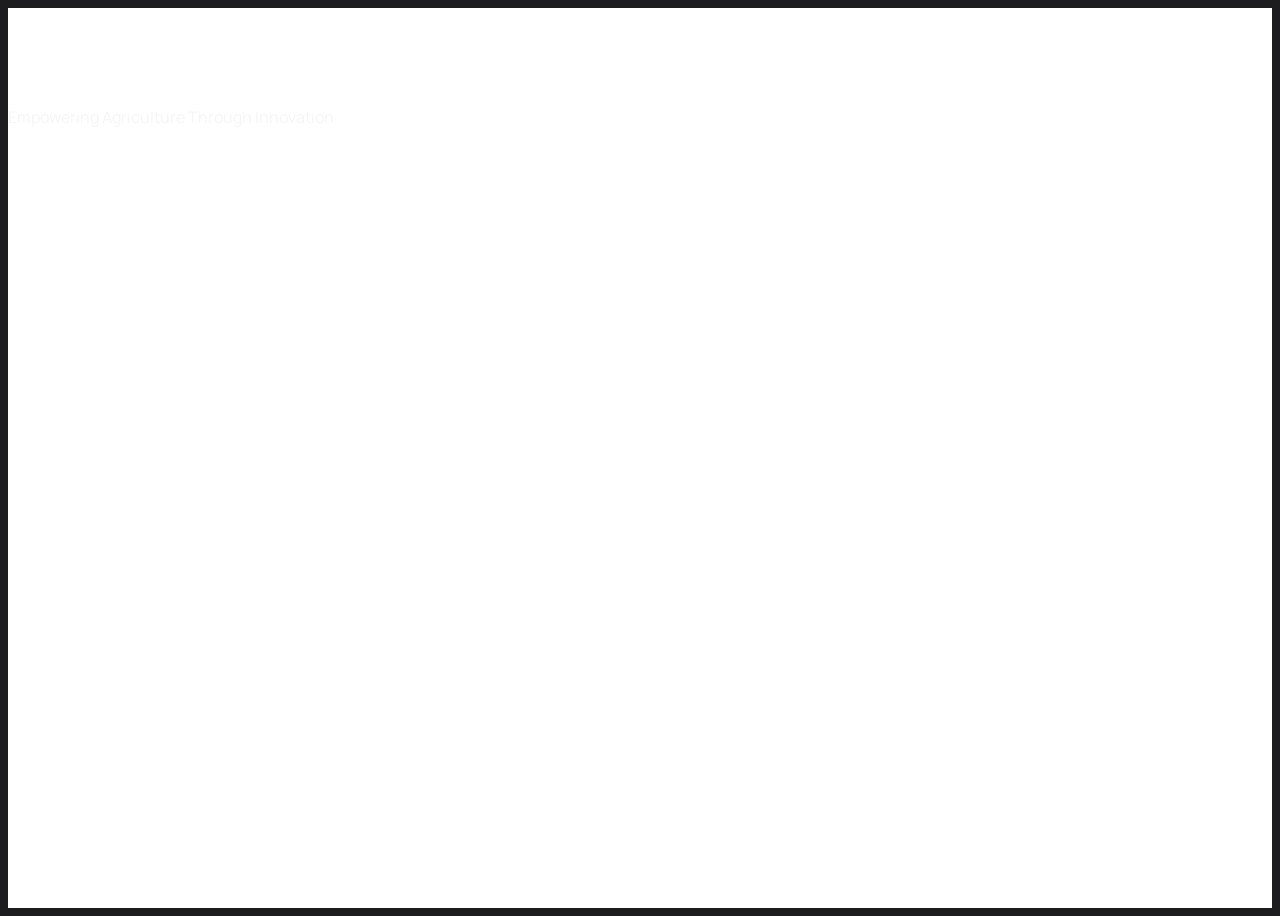
==== commit 46cfaa53: "Update index.html" ====
--- a/index.html
+++ b/index.html
@@ -56,6 +56,7 @@
                                                 <div class="sw-text-wrapper">
                                                   <img src="images/logo.png">
                                                     <h3 class="slider-teaser mb-3">SPROUTING NEW POSSIBILITIES</h3>
+                                                      <p>Empowering Agriculture Through Innovation</p>
                                                     <div class="spacer-10"></div>
                                                  </div>
                                             </div>
@@ -104,4 +105,4 @@
 
 </body>
 
-</html>+</html>
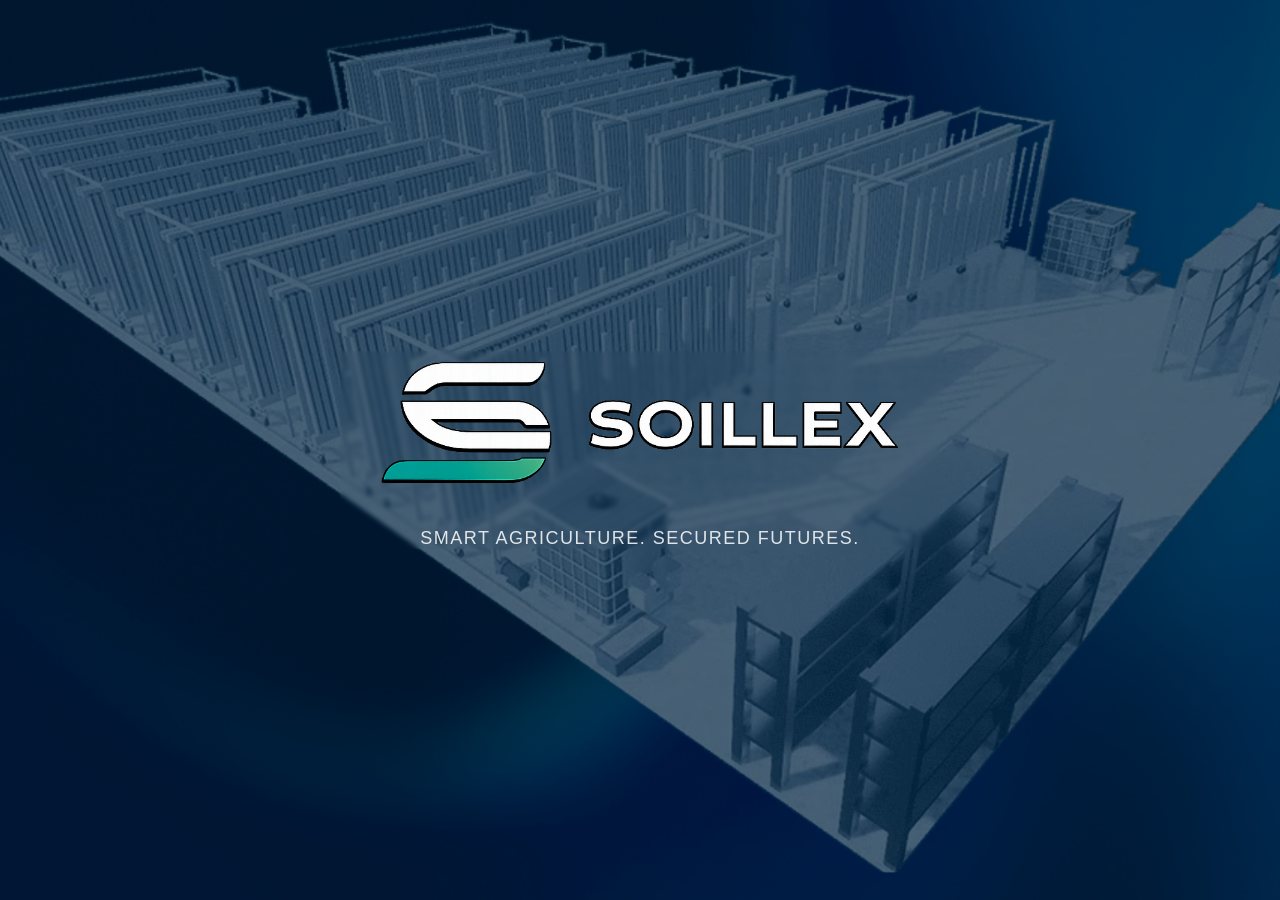
==== commit 57548257: "Update index.html" ====
--- a/index.html
+++ b/index.html
@@ -1,108 +1,69 @@
 <!DOCTYPE html>
 <html lang="en">
+<head>
+    <meta charset="UTF-8">
+    <title>SOILLEX</title>
+    <meta name="viewport" content="width=device-width, initial-scale=1.0">
 
-<head>
-    <title>SOILLEX</title>
-    <link rel="icon" href="images/icon.png" type="image/gif" sizes="16x16">
-    <meta content="text/html;charset=utf-8" http-equiv="Content-Type">
-    <meta content="width=device-width, initial-scale=1.0" name="viewport" >
-    <meta content="CoolAir — Air Conditioner & HVAC Repair Website Template" name="description" >
-    <meta content="" name="keywords" >
-    <meta content="" name="author" >
-    <!-- CSS Files
-    ================================================== -->
-    <link href="css/bootstrap.min.css" rel="stylesheet" type="text/css" id="bootstrap">
-    <link href="css/plugins.css" rel="stylesheet" type="text/css" >
-    <link href="css/swiper.css" rel="stylesheet" type="text/css" >
-    <link href="css/style.css" rel="stylesheet" type="text/css" >
-    <link href="css/coloring.css" rel="stylesheet" type="text/css" >
-    <!-- color scheme -->
-    <link id="colors" href="css/colors/scheme-01.css" rel="stylesheet" type="text/css" >
+    <style>
+        * {
+            margin: 0;
+            padding: 0;
+            box-sizing: border-box;
+        }
 
+        html, body {
+            width: 100%;
+            height: 100%;
+            overflow: hidden;
+            font-family: "Helvetica Neue", Arial, sans-serif;
+        }
+
+        body {
+            background: url('bg.jpeg') no-repeat center center fixed;
+            background-size: cover;
+            display: flex;
+            align-items: center;
+            justify-content: center;
+        }
+
+        .hero {
+            text-align: center;
+            backdrop-filter: blur(2px);
+        }
+
+        .hero img {
+            max-width: 600px;   /* ⬅️ increased */
+            width: 90%;         /* ⬅️ increased */
+            height: auto;
+            margin-bottom: 22px;
+        }
+
+        .slogan {
+            font-size: 18px;
+            letter-spacing: 1.5px;
+            color: rgba(255, 255, 255, 0.85);
+            text-transform: uppercase;
+        }
+
+        @media (max-width: 600px) {
+            .hero img {
+                max-width: 420px;
+            }
+
+            .slogan {
+                font-size: 14px;
+            }
+        }
+    </style>
 </head>
 
 <body>
-    <div id="wrapper">
-        <div class="float-text show-on-scroll">
-            <span><a href="#">Scroll to top</a></span>
+    <div class="hero">
+        <img src="image.png" alt="SOILLEX Logo">
+        <div class="slogan">
+            Smart Agriculture. Secured Futures.
         </div>
-        <div class="scrollbar-v show-on-scroll"></div>
-        
-        <!-- content begin -->
-        <div class="no-bottom no-top" id="content">
-
-            <div id="top"></div>
-
-            <section class="section-dark text-light no-top no-bottom position-relative overflow-hidden z-1000">
-                <div class="v-center">
-                    <div class="swiper">
-                      <!-- Additional required wrapper -->
-                      <div class="swiper-wrapper">
-                        <!-- Slides -->
-                        
-                        <!-- Slides -->
-
-                        <!-- Slides -->
-                        <div class="swiper-slide">
-                            <div class="swiper-inner" data-bgimage="url(images/slider/bg.jpeg)">
-                                <div class="sw-caption">
-                                    <div class="container">
-                                        <div class="row gx-5 align-items-center">
-
-                                            <div class="spacer-double"></div>
-
-                                            <div class="col-lg-8 offset-lg-2 text-center">     
-                                                <div class="spacer-single"></div>
-                                                <div class="sw-text-wrapper">
-                                                  <img src="images/logo.png">
-                                                    <h3 class="slider-teaser mb-3">SPROUTING NEW POSSIBILITIES</h3>
-                                                      <p>Empowering Agriculture Through Innovation</p>
-                                                    <div class="spacer-10"></div>
-                                                 </div>
-                                            </div>
-
-                                            <div class="spacer-single"></div>
-                                        </div>
-
-                                      
-                                            
-                                            
-                                            
-                                    </div>
-                                </div>
-                                <div class="sw-overlay s2"></div>
-                            </div>
-                        </div>
-                        <!-- Slides -->
-                        
-
-                      </div>
-                      <!-- If we need pagination -->
-                      <div class="swiper-pagination"></div>
-
-                      <!-- If we need navigation buttons -->
-                      <div class="swiper-button-prev"></div>
-                      <div class="swiper-button-next"></div>
-
-                      <!-- If we need scrollbar -->
-                      <div class="swiper-scrollbar"></div>
-                    </div>
-                </div>
-            </section>
-
-        </div>
-        <!-- content close -->
     </div>
-
-    
-    <!-- Javascript Files
-    ================================================== -->
-    <script src="js/plugins.js"></script>
-    <script src="js/designesia.js"></script>
-    <script src="js/swiper.js"></script>
-    <script src="js/custom-marquee.js"></script>
-    <script src="js/custom-swiper-1.js"></script>
-
 </body>
-
 </html>
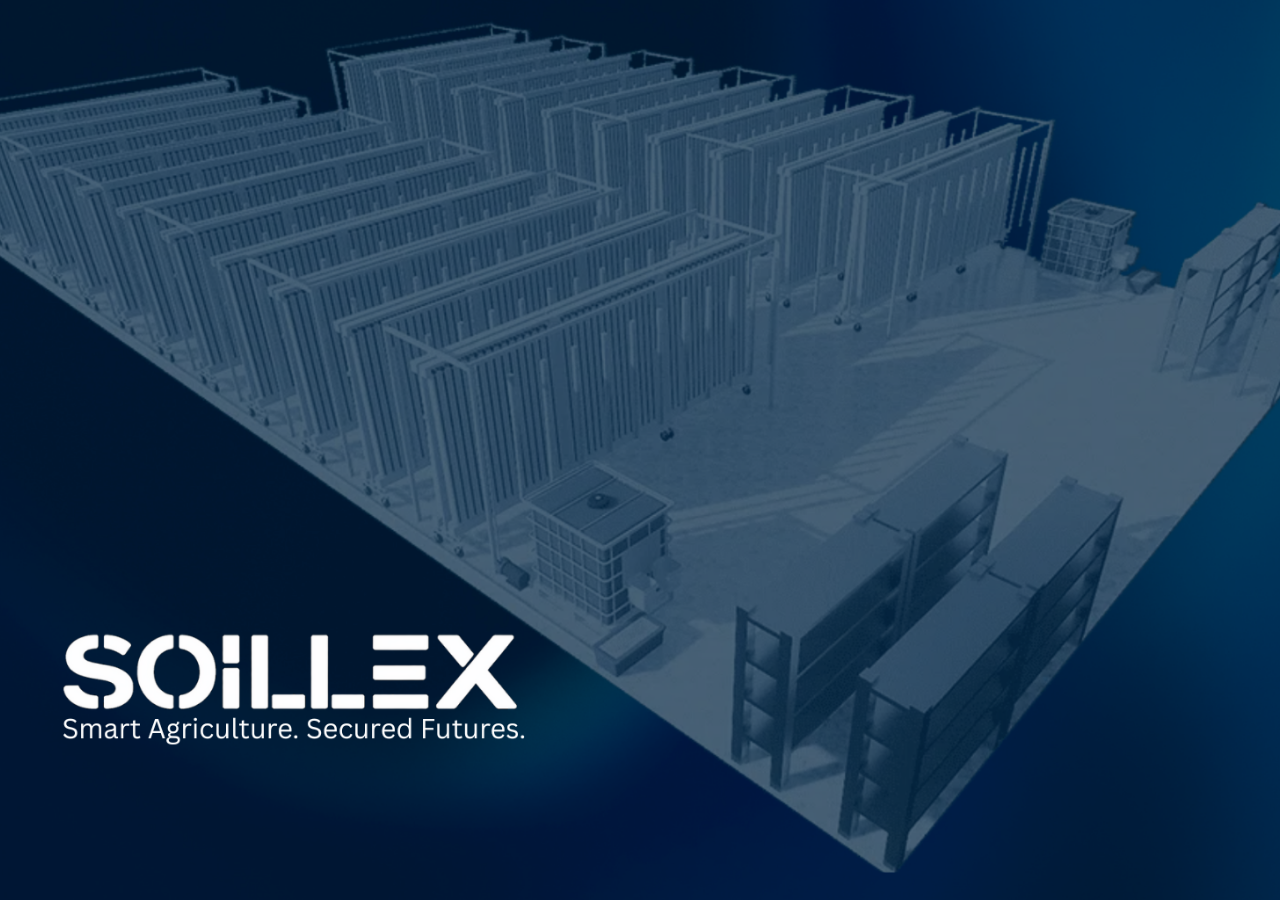
==== commit 9f4764f6: "Add files via upload" ====
--- a/index.html
+++ b/index.html
@@ -1,69 +1,42 @@
-<!DOCTYPE html>
+<!doctype html>
 <html lang="en">
 <head>
-    <meta charset="UTF-8">
-    <title>SOILLEX</title>
-    <meta name="viewport" content="width=device-width, initial-scale=1.0">
+  <meta charset="utf-8" />
+  <meta name="viewport" content="width=device-width, initial-scale=1" />
+  <title>SOILLEX</title>
+  <!-- Favicon -->
+<link rel="icon" type="image/png" sizes="32x32" href="favicon.png">
+<link rel="icon" type="image/png" sizes="16x16" href="favicon.png">
+<link rel="apple-touch-icon" sizes="180x180" href="favicon.png">
 
-    <style>
-        * {
-            margin: 0;
-            padding: 0;
-            box-sizing: border-box;
-        }
+  <style>
+    /* Reset */
+    html, body {
+      width: 100%;
+      height: 100%;
+      margin: 0;
+      padding: 0;
+    }
 
-        html, body {
-            width: 100%;
-            height: 100%;
-            overflow: hidden;
-            font-family: "Helvetica Neue", Arial, sans-serif;
-        }
+    /* No scroll */
+    body {
+      overflow: hidden;
+      background: #000;
+    }
 
-        body {
-            background: url('bg.jpeg') no-repeat center center fixed;
-            background-size: cover;
-            display: flex;
-            align-items: center;
-            justify-content: center;
-        }
-
-        .hero {
-            text-align: center;
-            backdrop-filter: blur(2px);
-        }
-
-        .hero img {
-            max-width: 600px;   /* ⬅️ increased */
-            width: 90%;         /* ⬅️ increased */
-            height: auto;
-            margin-bottom: 22px;
-        }
-
-        .slogan {
-            font-size: 18px;
-            letter-spacing: 1.5px;
-            color: rgba(255, 255, 255, 0.85);
-            text-transform: uppercase;
-        }
-
-        @media (max-width: 600px) {
-            .hero img {
-                max-width: 420px;
-            }
-
-            .slogan {
-                font-size: 14px;
-            }
-        }
-    </style>
+    /* Full-screen hero */
+    .hero {
+      width: 100vw;
+      height: 100vh;
+      background-image: url("bg.png");
+      background-size: cover;       /* Fill screen */
+      background-position: center;  /* Keep centered */
+      background-repeat: no-repeat;
+    }
+  </style>
 </head>
 
 <body>
-    <div class="hero">
-        <img src="image.png" alt="SOILLEX Logo">
-        <div class="slogan">
-            Smart Agriculture. Secured Futures.
-        </div>
-    </div>
+  <main class="hero" aria-label="SOILLEX hero background"></main>
 </body>
-</html>
+</html>
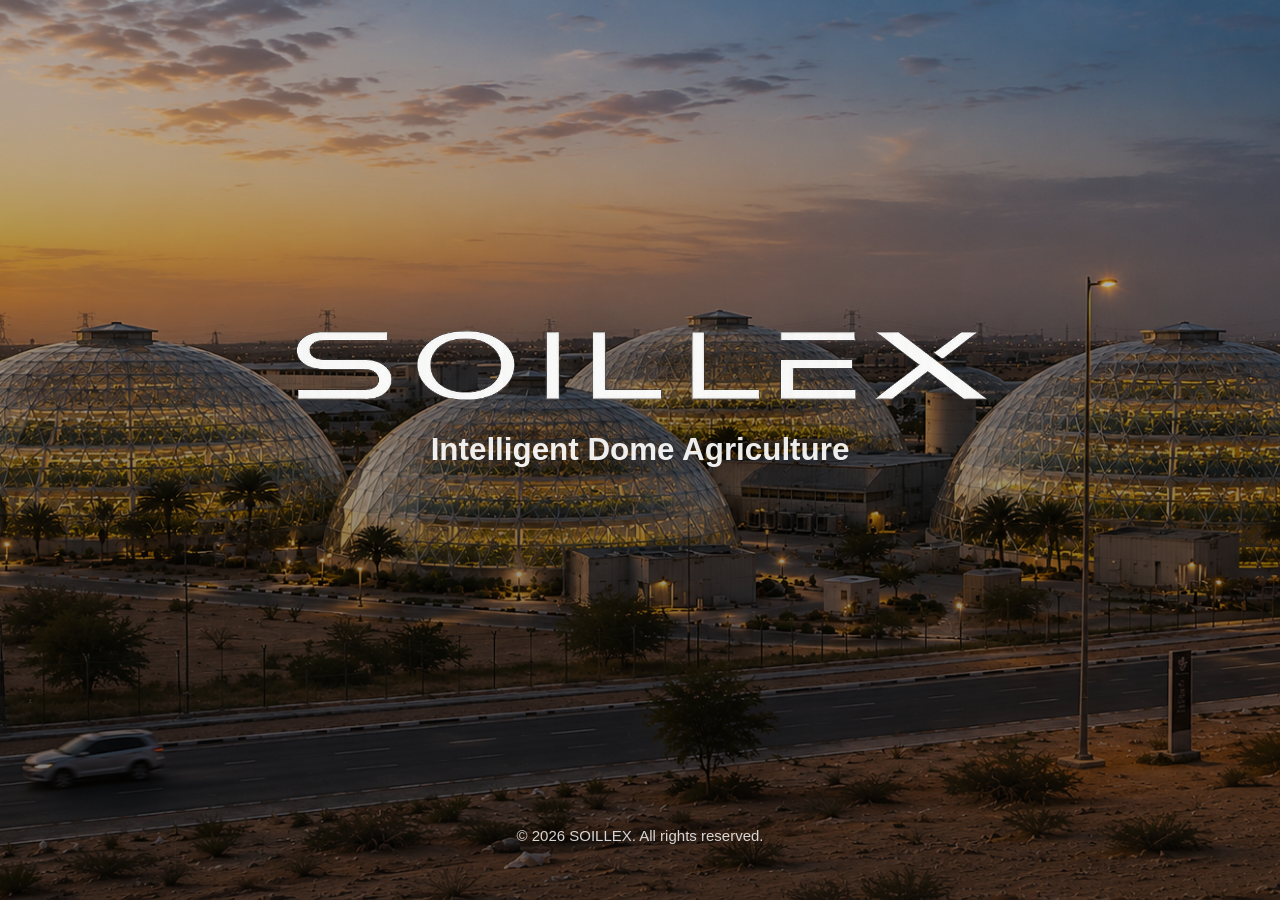
==== commit 8c741ed4: "Add files via upload" ====
--- a/index.html
+++ b/index.html
@@ -1,42 +1,109 @@
-<!doctype html>
+<!DOCTYPE html>
 <html lang="en">
-<head>
-  <meta charset="utf-8" />
-  <meta name="viewport" content="width=device-width, initial-scale=1" />
-  <title>SOILLEX</title>
-  <!-- Favicon -->
-<link rel="icon" type="image/png" sizes="32x32" href="favicon.png">
-<link rel="icon" type="image/png" sizes="16x16" href="favicon.png">
-<link rel="apple-touch-icon" sizes="180x180" href="favicon.png">
+  <head>
+    <meta charset="UTF-8" />
+    <meta name="viewport" content="width=device-width, initial-scale=1.0" />
+    <title>SOILLEX</title>
+    <style>
+      :root {
+        color-scheme: dark;
+        font-family: Arial, Helvetica, sans-serif;
+      }
 
-  <style>
-    /* Reset */
-    html, body {
-      width: 100%;
-      height: 100%;
-      margin: 0;
-      padding: 0;
-    }
+      * {
+        box-sizing: border-box;
+      }
 
-    /* No scroll */
-    body {
-      overflow: hidden;
-      background: #000;
-    }
+      html,
+      body {
+        width: 100%;
+        height: 100%;
+        margin: 0;
+        overflow: hidden;
+      }
 
-    /* Full-screen hero */
-    .hero {
-      width: 100vw;
-      height: 100vh;
-      background-image: url("bg.png");
-      background-size: cover;       /* Fill screen */
-      background-position: center;  /* Keep centered */
-      background-repeat: no-repeat;
-    }
-  </style>
-</head>
+      body {
+        min-height: 100vh;
+        background:
+          linear-gradient(180deg, rgba(0, 0, 0, 0.22), rgba(0, 0, 0, 0.52)),
+          url("assets/bg.png") center / cover no-repeat;
+        color: #ffffff;
+      }
 
-<body>
-  <main class="hero" aria-label="SOILLEX hero background"></main>
-</body>
-</html>+      .page {
+        position: relative;
+        display: grid;
+        grid-template-rows: 1fr auto;
+        width: 100%;
+        height: 100vh;
+        padding: clamp(22px, 4vw, 48px);
+      }
+
+      .brand {
+        display: flex;
+        flex-direction: column;
+        align-items: center;
+        justify-content: center;
+        gap: clamp(14px, 2.4vh, 24px);
+        min-height: 0;
+        padding-bottom: clamp(30px, 8vh, 86px);
+        text-align: center;
+      }
+
+      .logo {
+        width: min(68vw, 700px);
+        max-height: 22vh;
+        object-fit: contain;
+        filter: drop-shadow(0 12px 28px rgba(0, 0, 0, 0.45));
+      }
+
+      .tagline {
+        max-width: min(88vw, 860px);
+        margin: 0;
+        color: rgba(255, 255, 255, 0.94);
+        font-size: clamp(18px, 2.45vw, 34px);
+        font-weight: 600;
+        line-height: 1.22;
+        text-shadow: 0 3px 18px rgba(0, 0, 0, 0.58);
+      }
+
+      .footer {
+        display: flex;
+        align-items: center;
+        justify-content: center;
+        min-height: 34px;
+        color: rgba(255, 255, 255, 0.82);
+        font-size: clamp(12px, 1.35vw, 15px);
+        font-weight: 500;
+        letter-spacing: 0;
+        text-align: center;
+        text-shadow: 0 2px 12px rgba(0, 0, 0, 0.58);
+      }
+
+      @media (max-width: 640px) {
+        .page {
+          padding: 22px 18px;
+        }
+
+        .brand {
+          padding-bottom: 42px;
+        }
+
+        .logo {
+          width: min(86vw, 480px);
+          max-height: 18vh;
+        }
+      }
+    </style>
+  </head>
+  <body>
+    <main class="page" aria-label="SOILLEX landing page">
+      <section class="brand" aria-label="SOILLEX">
+        <img class="logo" src="assets/logo.png" alt="SOILLEX" />
+        <p class="tagline">Intelligent Dome Agriculture</p>
+      </section>
+
+      <footer class="footer">© 2026 SOILLEX. All rights reserved.</footer>
+    </main>
+  </body>
+</html>
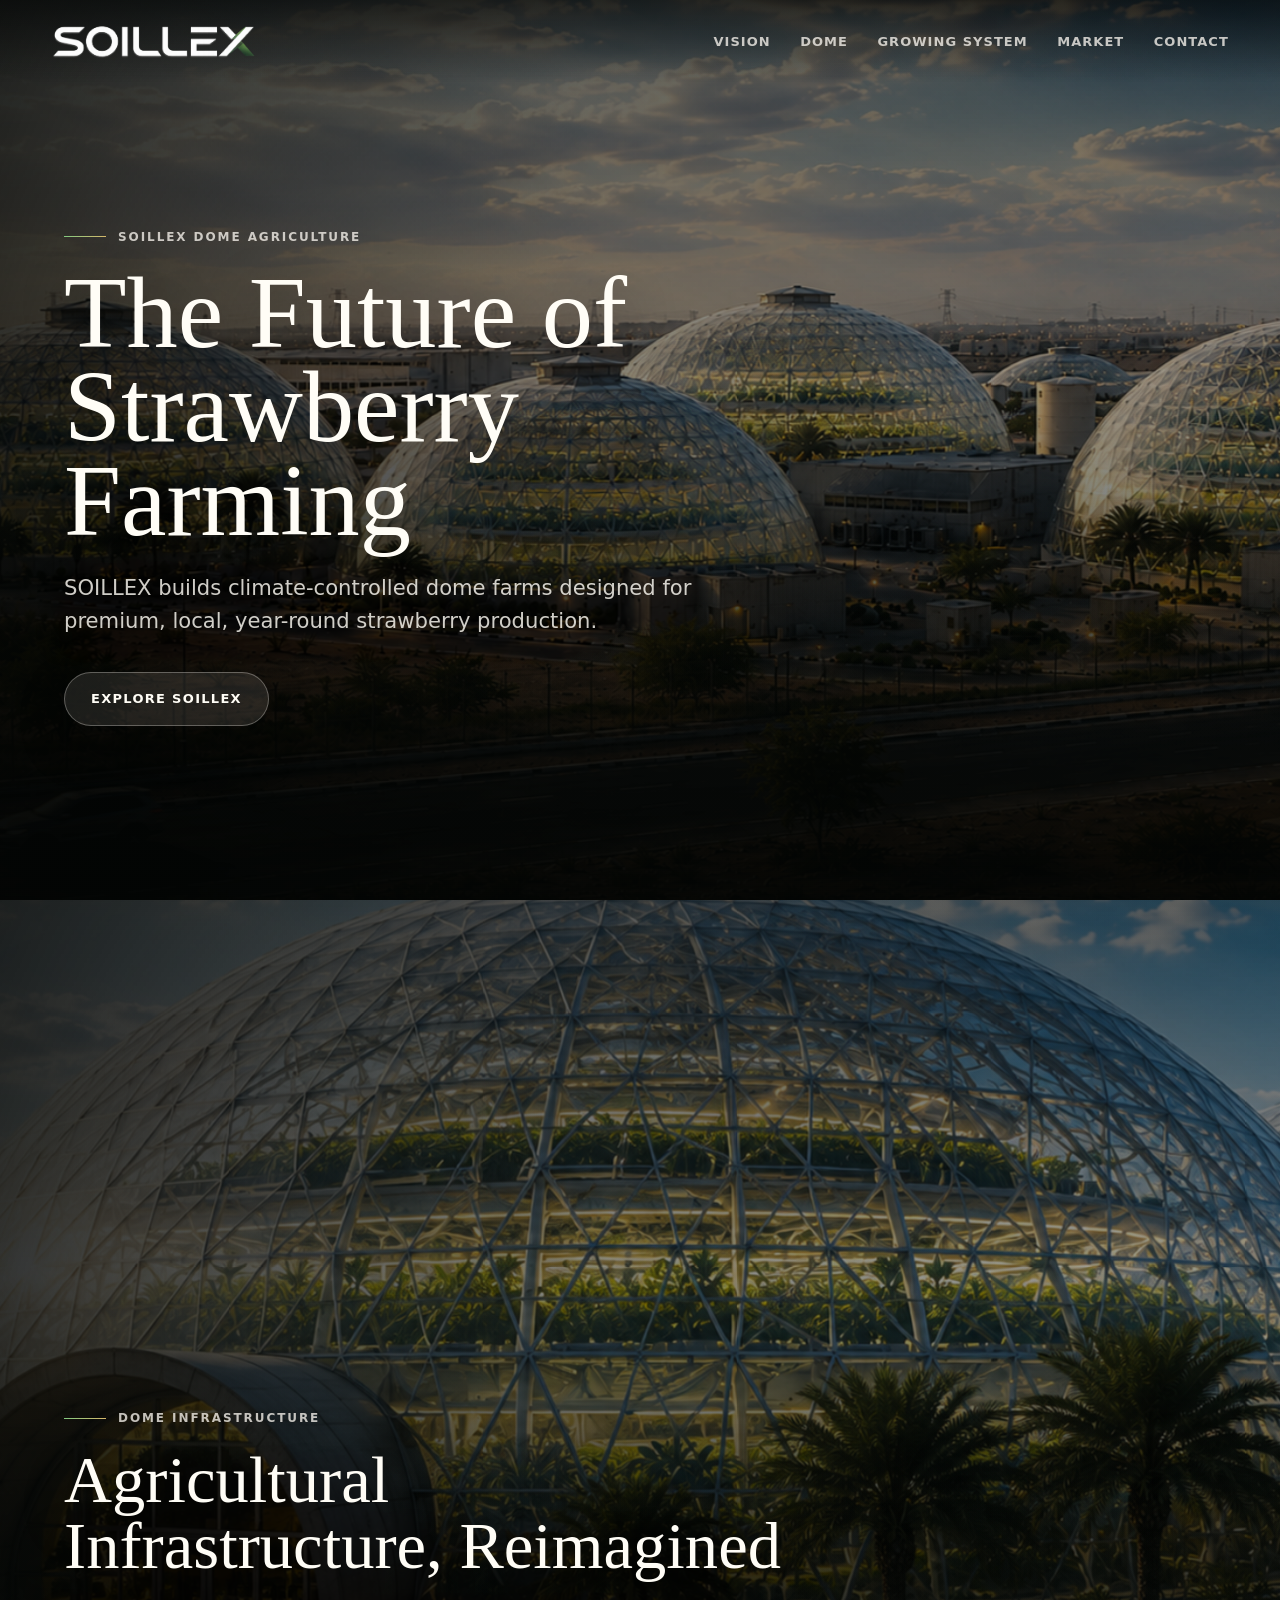
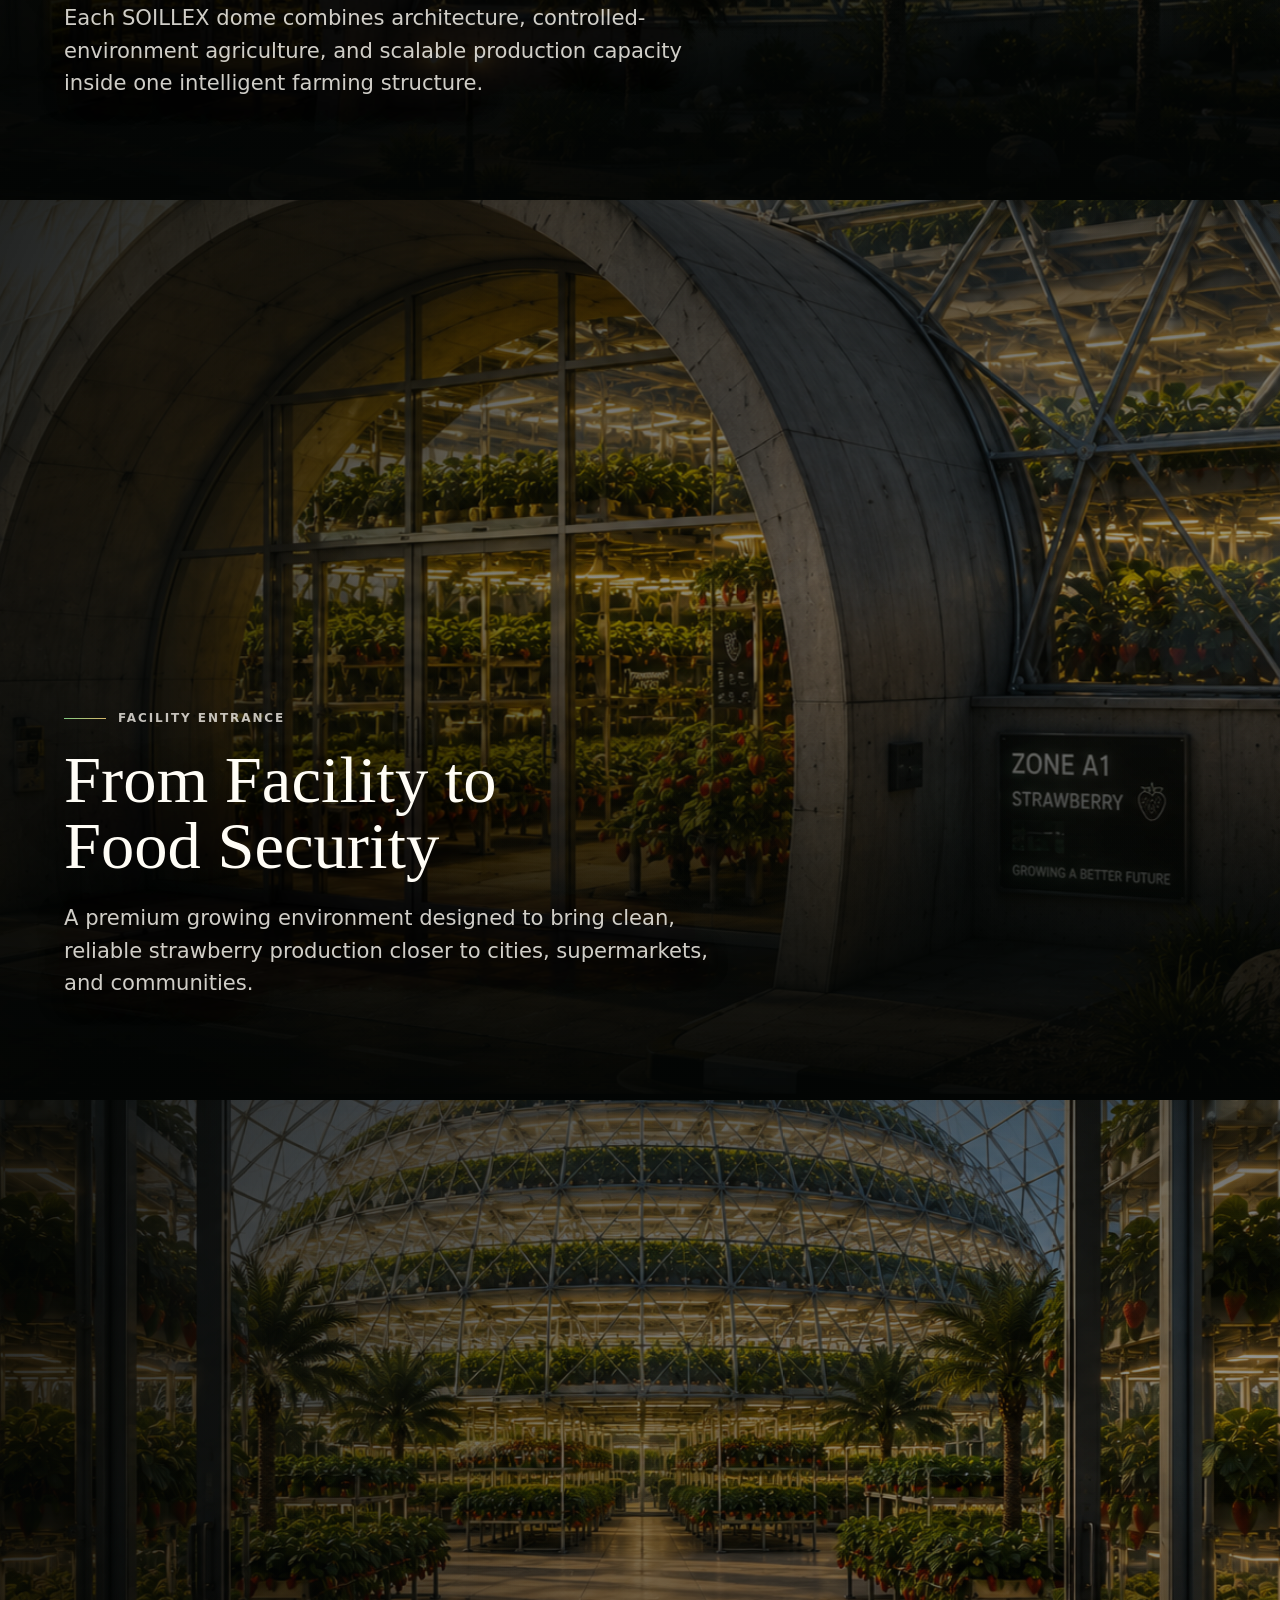
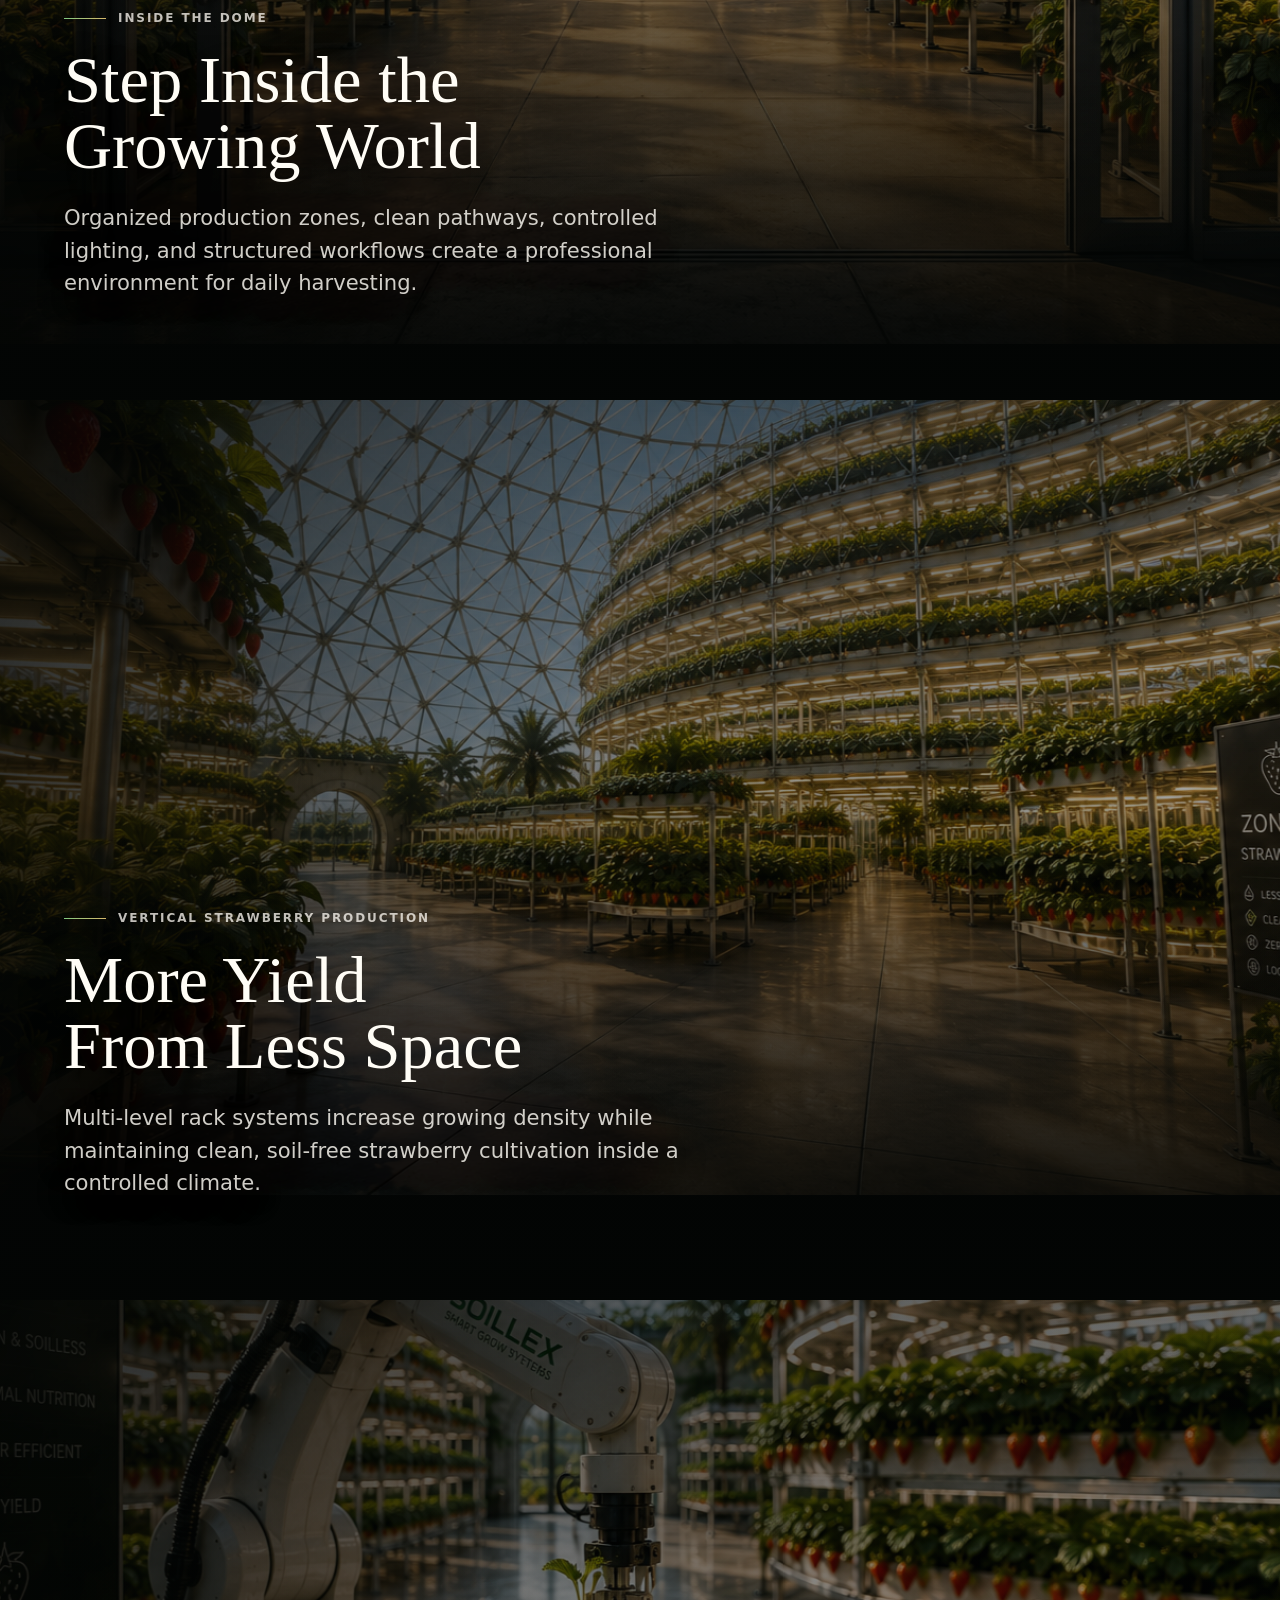
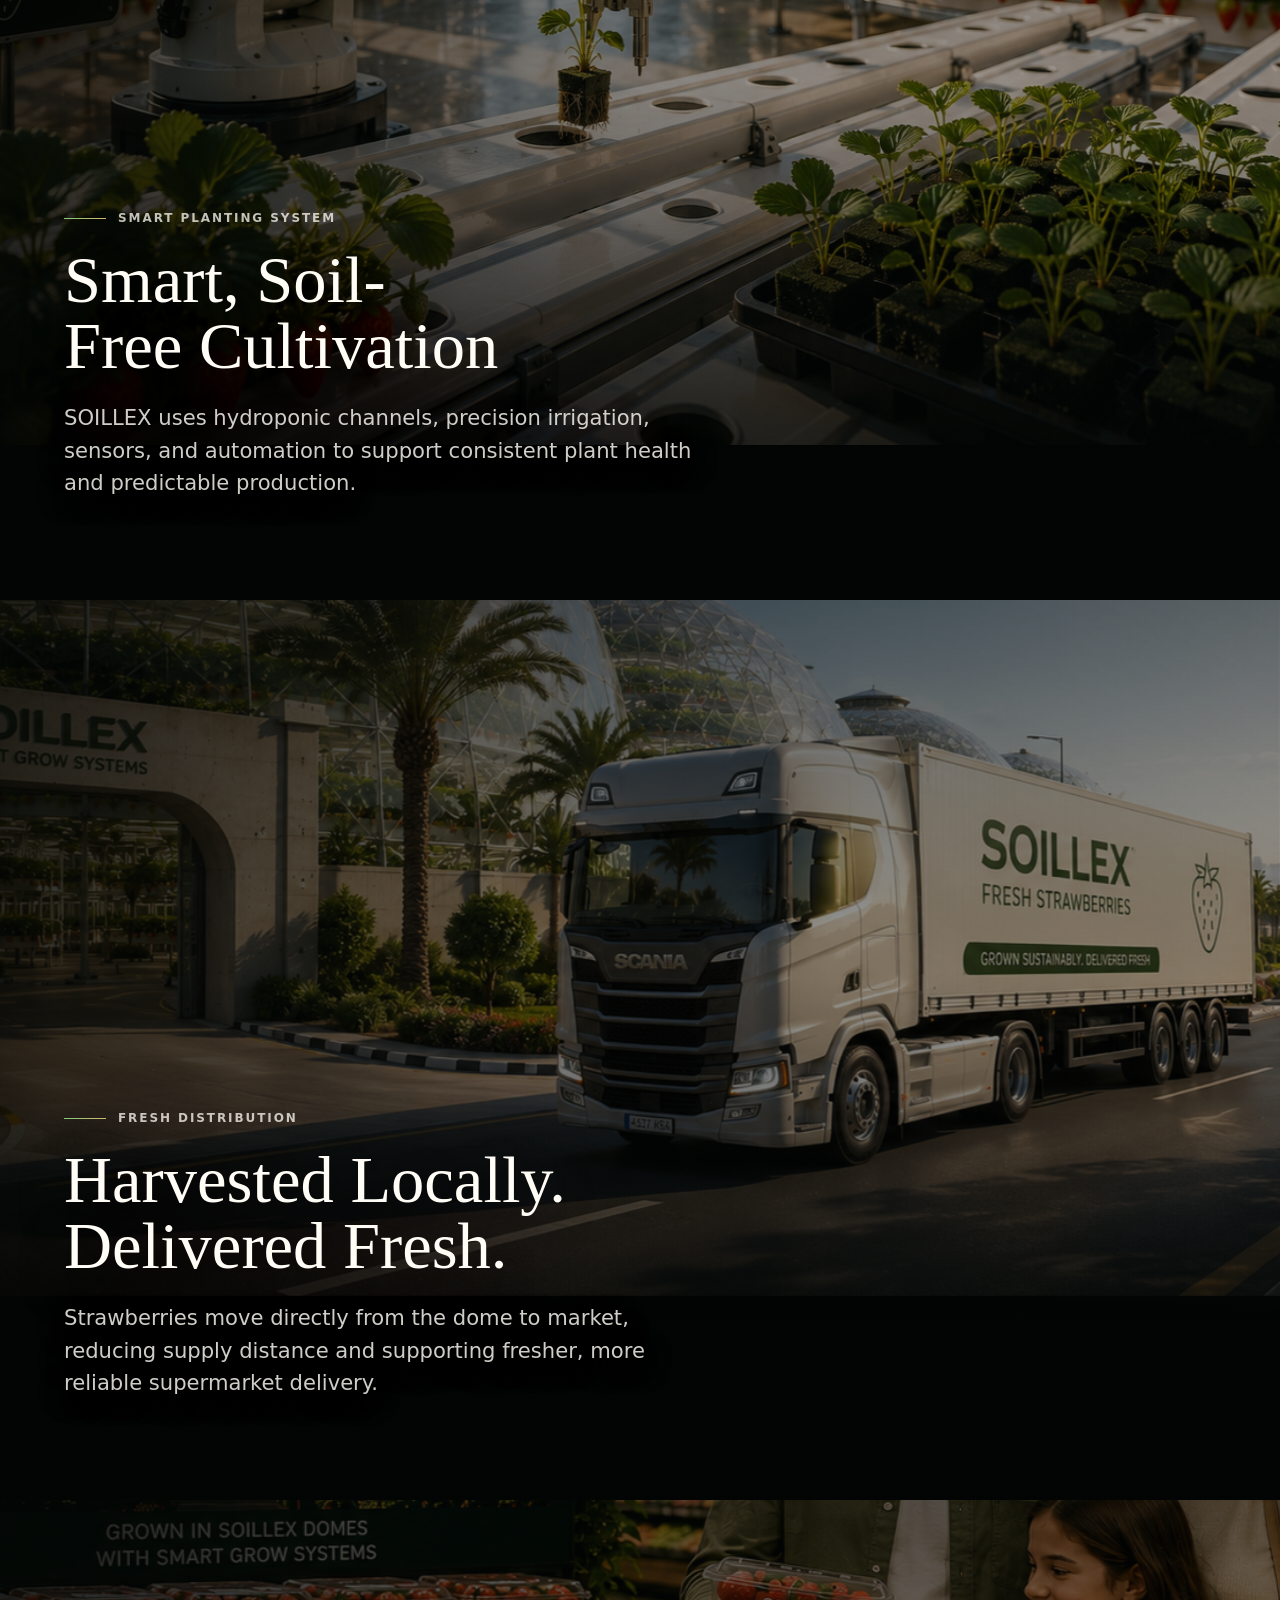
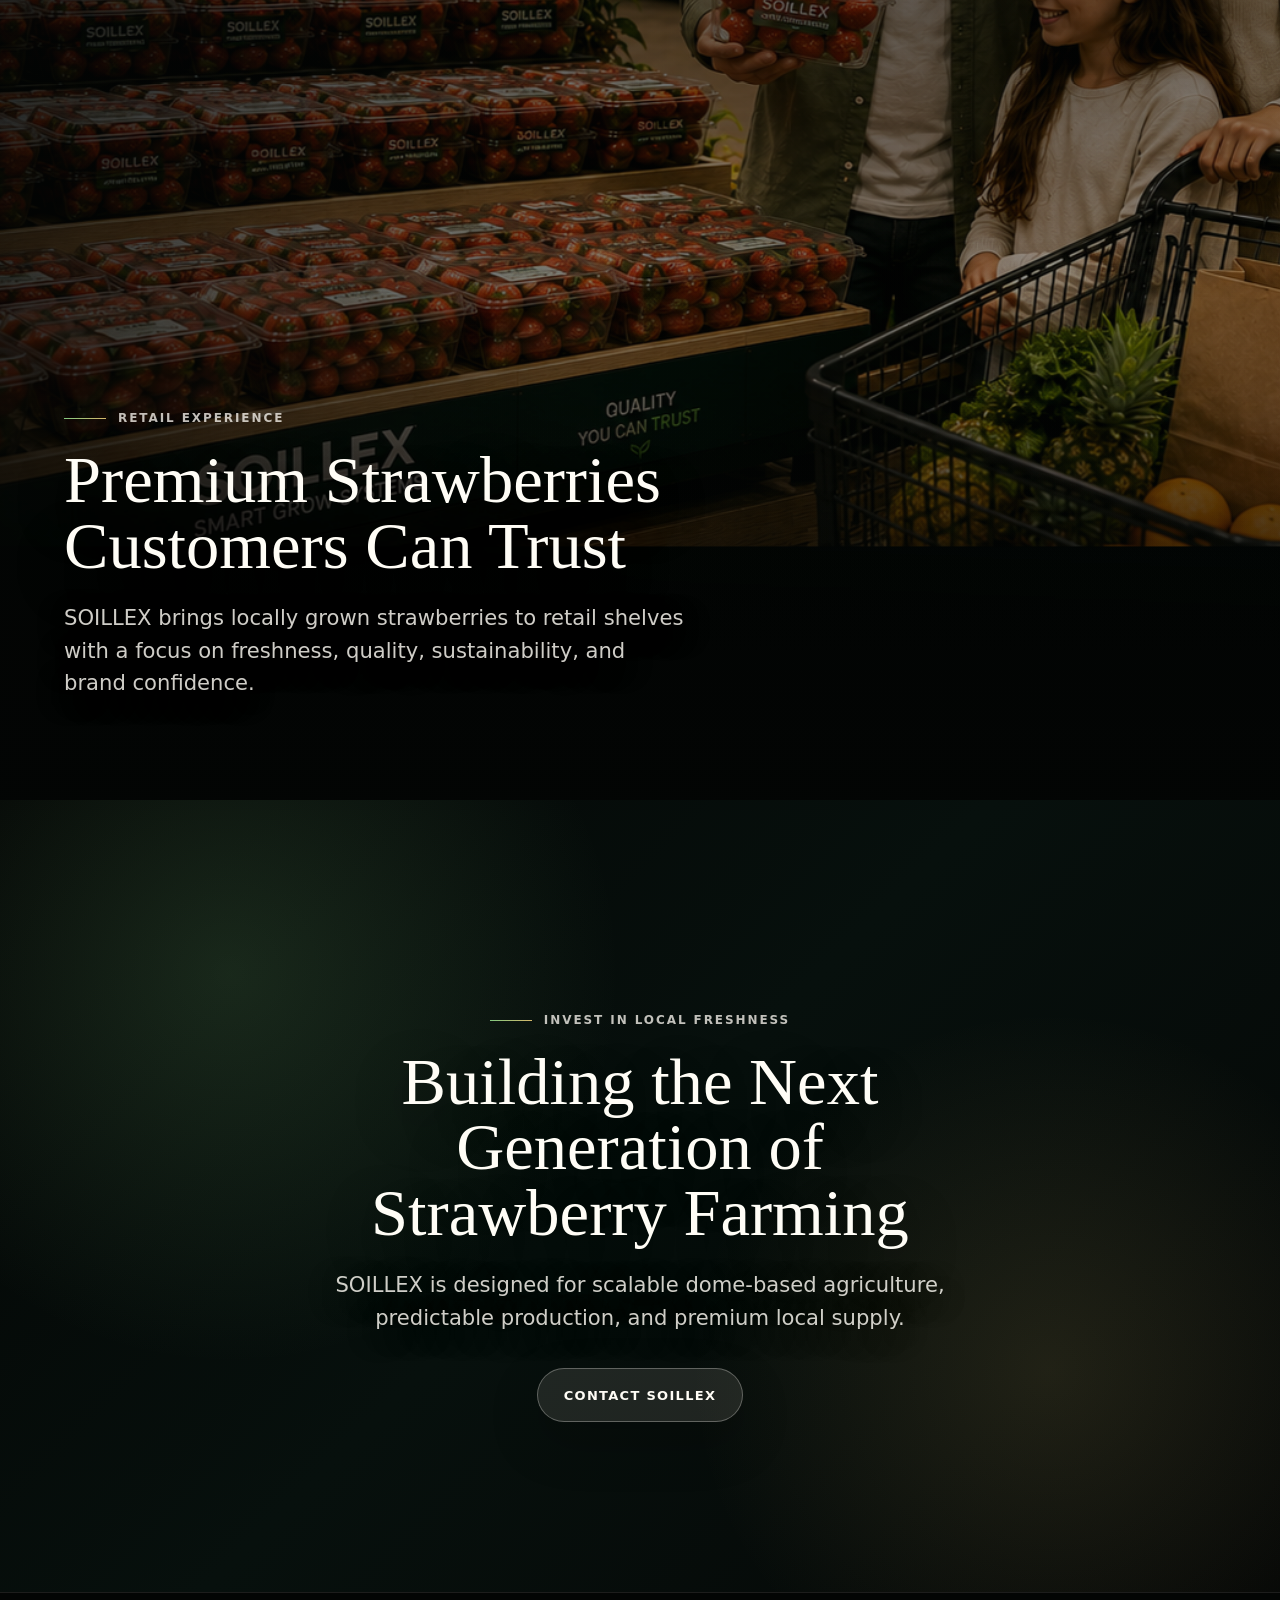
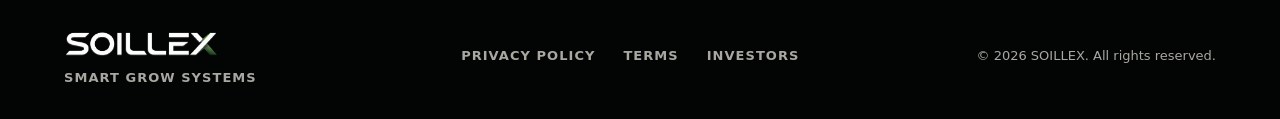
==== commit 8c7308f0: "Add files via upload" ====
--- a/index.html
+++ b/index.html
@@ -3,107 +3,658 @@
   <head>
     <meta charset="UTF-8" />
     <meta name="viewport" content="width=device-width, initial-scale=1.0" />
-    <title>SOILLEX</title>
+    <meta
+      name="description"
+      content="SOILLEX builds climate-controlled dome farms for premium, local, year-round strawberry production."
+    />
+    <title>SOILLEX | Intelligent Dome Agriculture</title>
+    <link rel="icon" type="image/png" href="assets/img/favicon.png" />
     <style>
       :root {
+        --color-ink: #f7f4ed;
+        --color-muted: rgba(247, 244, 237, 0.74);
+        --color-soft: rgba(247, 244, 237, 0.12);
+        --color-line: rgba(247, 244, 237, 0.18);
+        --color-deep: #030504;
+        --color-green: #83c980;
+        --color-gold: #d6b86b;
+        --header-height: 82px;
+        --section-padding: clamp(22px, 5vw, 76px);
+        --content-width: 740px;
+        --ease: cubic-bezier(0.19, 1, 0.22, 1);
+        font-family:
+          Inter, ui-sans-serif, system-ui, -apple-system, BlinkMacSystemFont,
+          "Segoe UI", Arial, sans-serif;
         color-scheme: dark;
-        font-family: Arial, Helvetica, sans-serif;
       }
 
       * {
         box-sizing: border-box;
       }
 
-      html,
+      html {
+        scroll-behavior: smooth;
+        background: var(--color-deep);
+      }
+
       body {
-        width: 100%;
-        height: 100%;
         margin: 0;
+        background: var(--color-deep);
+        color: var(--color-ink);
+        overflow-x: hidden;
+      }
+
+      body::selection {
+        background: rgba(131, 201, 128, 0.32);
+      }
+
+      a {
+        color: inherit;
+        text-decoration: none;
+      }
+
+      img {
+        display: block;
+        max-width: 100%;
+      }
+
+      .site-header {
+        position: fixed;
+        inset: 0 0 auto 0;
+        z-index: 50;
+        display: flex;
+        align-items: center;
+        justify-content: space-between;
+        height: var(--header-height);
+        padding: 18px clamp(18px, 4vw, 58px);
+        background: linear-gradient(180deg, rgba(3, 5, 4, 0.62), rgba(3, 5, 4, 0));
+        transition:
+          background 500ms var(--ease),
+          border-color 500ms var(--ease),
+          backdrop-filter 500ms var(--ease);
+      }
+
+      .site-header.is-scrolled {
+        border-bottom: 1px solid rgba(247, 244, 237, 0.1);
+        background: rgba(3, 5, 4, 0.78);
+        backdrop-filter: blur(18px);
+      }
+
+      .brand-link {
+        display: inline-flex;
+        align-items: center;
+        width: clamp(138px, 16vw, 210px);
+      }
+
+      .nav-links {
+        display: flex;
+        align-items: center;
+        gap: clamp(14px, 2.3vw, 34px);
+        color: rgba(247, 244, 237, 0.78);
+        font-size: 13px;
+        font-weight: 650;
+        letter-spacing: 0.08em;
+        text-transform: uppercase;
+      }
+
+      .nav-links a {
+        position: relative;
+        padding: 8px 0;
+        transition: color 260ms ease;
+      }
+
+      .nav-links a::after {
+        position: absolute;
+        right: 0;
+        bottom: 0;
+        left: 0;
+        height: 1px;
+        background: var(--color-green);
+        content: "";
+        transform: scaleX(0);
+        transform-origin: right;
+        transition: transform 320ms var(--ease);
+      }
+
+      .nav-links a:hover {
+        color: var(--color-ink);
+      }
+
+      .nav-links a:hover::after {
+        transform: scaleX(1);
+        transform-origin: left;
+      }
+
+      .hero,
+      .image-section,
+      .cta-section {
+        position: relative;
+        isolation: isolate;
+        display: flex;
+        min-height: 100svh;
         overflow: hidden;
       }
 
-      body {
-        min-height: 100vh;
+      .section-bg {
+        position: absolute;
+        inset: -8vh 0;
+        z-index: -3;
+        background-image: var(--bg);
+        background-position: center;
+        background-size: cover;
+        transform: translate3d(0, var(--parallax, 0px), 0) scale(1.04);
+        will-change: transform;
+      }
+
+      .hero::before,
+      .image-section::before {
+        position: absolute;
+        inset: 0;
+        z-index: -2;
         background:
-          linear-gradient(180deg, rgba(0, 0, 0, 0.22), rgba(0, 0, 0, 0.52)),
-          url("assets/bg.png") center / cover no-repeat;
-        color: #ffffff;
-      }
-
-      .page {
-        position: relative;
+          linear-gradient(90deg, rgba(3, 5, 4, 0.78), rgba(3, 5, 4, 0.36) 46%, rgba(3, 5, 4, 0.24)),
+          linear-gradient(180deg, rgba(3, 5, 4, 0.46), rgba(3, 5, 4, 0.14) 42%, rgba(3, 5, 4, 0.82));
+        content: "";
+      }
+
+      .hero::after,
+      .image-section::after {
+        position: absolute;
+        inset: auto 0 0;
+        z-index: -1;
+        height: 44%;
+        background: linear-gradient(180deg, rgba(3, 5, 4, 0), rgba(3, 5, 4, 0.78));
+        content: "";
+      }
+
+      .hero {
+        align-items: center;
+        padding: calc(var(--header-height) + 38px) var(--section-padding) 72px;
+      }
+
+      .image-section {
+        align-items: flex-end;
+        padding: calc(var(--header-height) + 28px) var(--section-padding) clamp(58px, 8vw, 100px);
+      }
+
+      .content {
+        width: min(100%, var(--content-width));
+        transform: translateY(26px);
+        opacity: 0;
+        transition:
+          opacity 900ms var(--ease),
+          transform 900ms var(--ease);
+      }
+
+      .content.is-visible {
+        transform: translateY(0);
+        opacity: 1;
+      }
+
+      .eyebrow {
+        display: inline-flex;
+        align-items: center;
+        gap: 12px;
+        margin: 0 0 22px;
+        color: rgba(247, 244, 237, 0.78);
+        font-size: 12px;
+        font-weight: 750;
+        letter-spacing: 0.16em;
+        text-transform: uppercase;
+      }
+
+      .eyebrow::before {
+        width: 42px;
+        height: 1px;
+        background: linear-gradient(90deg, var(--color-green), var(--color-gold));
+        content: "";
+      }
+
+      h1,
+      h2 {
+        max-width: 960px;
+        margin: 0;
+        color: #fffdf6;
+        font-family: Georgia, "Times New Roman", serif;
+        font-weight: 500;
+        letter-spacing: 0;
+        text-shadow: 0 18px 54px rgba(0, 0, 0, 0.48);
+        text-wrap: balance;
+      }
+
+      h1 {
+        font-size: clamp(48px, 8vw, 112px);
+        line-height: 0.92;
+      }
+
+      h2 {
+        font-size: clamp(38px, 5.2vw, 78px);
+        line-height: 0.98;
+      }
+
+      .subtext {
+        max-width: 650px;
+        margin: 24px 0 0;
+        color: rgba(247, 244, 237, 0.84);
+        font-size: clamp(17px, 1.65vw, 23px);
+        font-weight: 430;
+        line-height: 1.55;
+        text-shadow: 0 8px 28px rgba(0, 0, 0, 0.52);
+        text-wrap: pretty;
+      }
+
+      .button {
+        display: inline-flex;
+        align-items: center;
+        justify-content: center;
+        min-height: 54px;
+        margin-top: 34px;
+        padding: 0 26px;
+        border: 1px solid rgba(247, 244, 237, 0.3);
+        border-radius: 999px;
+        background: rgba(247, 244, 237, 0.1);
+        box-shadow: 0 20px 50px rgba(0, 0, 0, 0.22);
+        color: #fffdf6;
+        font-size: 13px;
+        font-weight: 800;
+        letter-spacing: 0.1em;
+        text-transform: uppercase;
+        transition:
+          transform 260ms ease,
+          background 260ms ease,
+          border-color 260ms ease;
+      }
+
+      .button:hover {
+        border-color: rgba(131, 201, 128, 0.72);
+        background: rgba(131, 201, 128, 0.18);
+        transform: translateY(-2px);
+      }
+
+      .cta-section {
+        align-items: center;
+        justify-content: center;
+        min-height: 88svh;
+        padding: calc(var(--header-height) + 42px) var(--section-padding) 88px;
+        background:
+          radial-gradient(circle at 18% 22%, rgba(131, 201, 128, 0.16), transparent 32%),
+          radial-gradient(circle at 82% 72%, rgba(214, 184, 107, 0.13), transparent 30%),
+          linear-gradient(135deg, #030504 0%, #07100d 48%, #050706 100%);
+        text-align: center;
+      }
+
+      .cta-section .content {
+        margin: 0 auto;
+      }
+
+      .cta-section .subtext {
+        margin-right: auto;
+        margin-left: auto;
+      }
+
+      .site-footer {
         display: grid;
-        grid-template-rows: 1fr auto;
-        width: 100%;
-        height: 100vh;
-        padding: clamp(22px, 4vw, 48px);
-      }
-
-      .brand {
+        grid-template-columns: minmax(150px, 220px) 1fr auto;
+        align-items: center;
+        gap: 28px;
+        padding: 34px var(--section-padding);
+        border-top: 1px solid rgba(247, 244, 237, 0.1);
+        background: #030504;
+        color: rgba(247, 244, 237, 0.68);
+      }
+
+      .footer-brand {
         display: flex;
         flex-direction: column;
-        align-items: center;
+        gap: 10px;
+      }
+
+      .footer-brand img {
+        width: 154px;
+      }
+
+      .footer-brand span {
+        font-size: 13px;
+        font-weight: 650;
+        letter-spacing: 0.08em;
+        text-transform: uppercase;
+      }
+
+      .footer-links {
+        display: flex;
+        flex-wrap: wrap;
         justify-content: center;
-        gap: clamp(14px, 2.4vh, 24px);
-        min-height: 0;
-        padding-bottom: clamp(30px, 8vh, 86px);
-        text-align: center;
-      }
-
-      .logo {
-        width: min(68vw, 700px);
-        max-height: 22vh;
-        object-fit: contain;
-        filter: drop-shadow(0 12px 28px rgba(0, 0, 0, 0.45));
-      }
-
-      .tagline {
-        max-width: min(88vw, 860px);
+        gap: 18px 28px;
+        font-size: 13px;
+        font-weight: 650;
+        letter-spacing: 0.08em;
+        text-transform: uppercase;
+      }
+
+      .footer-links a {
+        transition: color 260ms ease;
+      }
+
+      .footer-links a:hover {
+        color: var(--color-ink);
+      }
+
+      .copyright {
         margin: 0;
-        color: rgba(255, 255, 255, 0.94);
-        font-size: clamp(18px, 2.45vw, 34px);
-        font-weight: 600;
-        line-height: 1.22;
-        text-shadow: 0 3px 18px rgba(0, 0, 0, 0.58);
-      }
-
-      .footer {
-        display: flex;
-        align-items: center;
-        justify-content: center;
-        min-height: 34px;
-        color: rgba(255, 255, 255, 0.82);
-        font-size: clamp(12px, 1.35vw, 15px);
-        font-weight: 500;
-        letter-spacing: 0;
-        text-align: center;
-        text-shadow: 0 2px 12px rgba(0, 0, 0, 0.58);
-      }
-
-      @media (max-width: 640px) {
-        .page {
-          padding: 22px 18px;
-        }
-
-        .brand {
-          padding-bottom: 42px;
-        }
-
-        .logo {
-          width: min(86vw, 480px);
-          max-height: 18vh;
+        font-size: 13px;
+        text-align: right;
+      }
+
+      @media (max-width: 900px) {
+        :root {
+          --header-height: 74px;
+        }
+
+        .site-header {
+          align-items: center;
+          height: auto;
+          min-height: var(--header-height);
+          padding: 16px 18px;
+        }
+
+        .brand-link {
+          width: 136px;
+        }
+
+        .nav-links {
+          max-width: 58vw;
+          justify-content: flex-end;
+          gap: 8px 15px;
+          font-size: 10px;
+          line-height: 1.2;
+          text-align: right;
+        }
+
+        .hero,
+        .image-section {
+          min-height: 92svh;
+        }
+
+        .hero::before,
+        .image-section::before {
+          background:
+            linear-gradient(90deg, rgba(3, 5, 4, 0.78), rgba(3, 5, 4, 0.4)),
+            linear-gradient(180deg, rgba(3, 5, 4, 0.32), rgba(3, 5, 4, 0.78));
+        }
+
+        .site-footer {
+          grid-template-columns: 1fr;
+          text-align: center;
+        }
+
+        .footer-brand {
+          align-items: center;
+        }
+
+        .copyright {
+          text-align: center;
+        }
+      }
+
+      @media (max-width: 560px) {
+        :root {
+          --header-height: 116px;
+        }
+
+        .site-header {
+          flex-direction: column;
+          justify-content: center;
+          gap: 10px;
+          padding-top: 14px;
+          padding-bottom: 12px;
+        }
+
+        .brand-link {
+          width: 148px;
+        }
+
+        .nav-links {
+          max-width: 100%;
+          justify-content: center;
+          gap: 7px 14px;
+          text-align: center;
+        }
+
+        .hero,
+        .image-section,
+        .cta-section {
+          padding-right: 20px;
+          padding-left: 20px;
+        }
+
+        .image-section {
+          align-items: center;
+        }
+
+        .content {
+          width: 100%;
+        }
+
+        .subtext {
+          font-size: 16px;
+        }
+
+        .button {
+          width: 100%;
+          max-width: 320px;
+        }
+      }
+
+      @media (prefers-reduced-motion: reduce) {
+        *,
+        *::before,
+        *::after {
+          scroll-behavior: auto !important;
+          transition-duration: 0.01ms !important;
+          animation-duration: 0.01ms !important;
+        }
+
+        .section-bg {
+          transform: scale(1.02);
         }
       }
     </style>
   </head>
   <body>
-    <main class="page" aria-label="SOILLEX landing page">
-      <section class="brand" aria-label="SOILLEX">
-        <img class="logo" src="assets/logo.png" alt="SOILLEX" />
-        <p class="tagline">Intelligent Dome Agriculture</p>
-      </section>
-
-      <footer class="footer">© 2026 SOILLEX. All rights reserved.</footer>
+    <header class="site-header" data-header>
+      <a class="brand-link" href="#hero" aria-label="SOILLEX home">
+        <img src="assets/img/logo.png" alt="SOILLEX" />
+      </a>
+      <nav class="nav-links" aria-label="Primary navigation">
+        <a href="#vision">Vision</a>
+        <a href="#dome">Dome</a>
+        <a href="#growing-system">Growing System</a>
+        <a href="#market">Market</a>
+        <a href="#contact">Contact</a>
+      </nav>
+    </header>
+
+    <main>
+      <section class="hero" id="hero" aria-labelledby="hero-title">
+        <div class="section-bg" style="--bg: url('assets/img/hero.png')"></div>
+        <div class="content reveal is-visible">
+          <p class="eyebrow">SOILLEX Dome Agriculture</p>
+          <h1 id="hero-title">The Future of Strawberry Farming</h1>
+          <p class="subtext">
+            SOILLEX builds climate-controlled dome farms designed for premium,
+            local, year-round strawberry production.
+          </p>
+          <a class="button" href="#vision">Explore SOILLEX</a>
+        </div>
+      </section>
+
+      <section class="image-section" id="vision" aria-labelledby="vision-title">
+        <div class="section-bg" style="--bg: url('assets/img/section1.png')"></div>
+        <div class="content reveal">
+          <p class="eyebrow">Dome Infrastructure</p>
+          <h2 id="vision-title">Agricultural Infrastructure, Reimagined</h2>
+          <p class="subtext">
+            Each SOILLEX dome combines architecture, controlled-environment
+            agriculture, and scalable production capacity inside one intelligent
+            farming structure.
+          </p>
+        </div>
+      </section>
+
+      <section class="image-section" id="dome" aria-labelledby="dome-title">
+        <div class="section-bg" style="--bg: url('assets/img/section2.png')"></div>
+        <div class="content reveal">
+          <p class="eyebrow">Facility Entrance</p>
+          <h2 id="dome-title">From Facility to Food Security</h2>
+          <p class="subtext">
+            A premium growing environment designed to bring clean, reliable
+            strawberry production closer to cities, supermarkets, and
+            communities.
+          </p>
+        </div>
+      </section>
+
+      <section class="image-section" aria-labelledby="inside-title">
+        <div class="section-bg" style="--bg: url('assets/img/section3.png')"></div>
+        <div class="content reveal">
+          <p class="eyebrow">Inside the Dome</p>
+          <h2 id="inside-title">Step Inside the Growing World</h2>
+          <p class="subtext">
+            Organized production zones, clean pathways, controlled lighting, and
+            structured workflows create a professional environment for daily
+            harvesting.
+          </p>
+        </div>
+      </section>
+
+      <section
+        class="image-section"
+        id="growing-system"
+        aria-labelledby="vertical-title"
+      >
+        <div class="section-bg" style="--bg: url('assets/img/section4.png')"></div>
+        <div class="content reveal">
+          <p class="eyebrow">Vertical Strawberry Production</p>
+          <h2 id="vertical-title">More Yield From Less Space</h2>
+          <p class="subtext">
+            Multi-level rack systems increase growing density while maintaining
+            clean, soil-free strawberry cultivation inside a controlled climate.
+          </p>
+        </div>
+      </section>
+
+      <section class="image-section" aria-labelledby="smart-title">
+        <div class="section-bg" style="--bg: url('assets/img/section5.png')"></div>
+        <div class="content reveal">
+          <p class="eyebrow">Smart Planting System</p>
+          <h2 id="smart-title">Smart, Soil-Free Cultivation</h2>
+          <p class="subtext">
+            SOILLEX uses hydroponic channels, precision irrigation, sensors, and
+            automation to support consistent plant health and predictable
+            production.
+          </p>
+        </div>
+      </section>
+
+      <section class="image-section" id="market" aria-labelledby="fresh-title">
+        <div class="section-bg" style="--bg: url('assets/img/section6.png')"></div>
+        <div class="content reveal">
+          <p class="eyebrow">Fresh Distribution</p>
+          <h2 id="fresh-title">Harvested Locally. Delivered Fresh.</h2>
+          <p class="subtext">
+            Strawberries move directly from the dome to market, reducing supply
+            distance and supporting fresher, more reliable supermarket delivery.
+          </p>
+        </div>
+      </section>
+
+      <section class="image-section" aria-labelledby="retail-title">
+        <div class="section-bg" style="--bg: url('assets/img/section7.png')"></div>
+        <div class="content reveal">
+          <p class="eyebrow">Retail Experience</p>
+          <h2 id="retail-title">Premium Strawberries Customers Can Trust</h2>
+          <p class="subtext">
+            SOILLEX brings locally grown strawberries to retail shelves with a
+            focus on freshness, quality, sustainability, and brand confidence.
+          </p>
+        </div>
+      </section>
+
+      <section class="cta-section" id="contact" aria-labelledby="contact-title">
+        <div class="content reveal">
+          <p class="eyebrow">Invest in Local Freshness</p>
+          <h2 id="contact-title">Building the Next Generation of Strawberry Farming</h2>
+          <p class="subtext">
+            SOILLEX is designed for scalable dome-based agriculture, predictable
+            production, and premium local supply.
+          </p>
+          <a class="button" href="mailto:info@soillex.com">Contact SOILLEX</a>
+        </div>
+      </section>
     </main>
+
+    <footer class="site-footer">
+      <div class="footer-brand">
+        <img src="assets/img/logo.png" alt="SOILLEX" />
+        <span>Smart Grow Systems</span>
+      </div>
+      <nav class="footer-links" aria-label="Footer navigation">
+        <a href="privacy-policy.html">Privacy Policy</a>
+        <a href="terms.html">Terms</a>
+        <a href="investors.html">Investors</a>
+      </nav>
+      <p class="copyright">© 2026 SOILLEX. All rights reserved.</p>
+    </footer>
+
+    <script>
+      const header = document.querySelector("[data-header]");
+      const revealItems = document.querySelectorAll(".reveal");
+      const parallaxItems = document.querySelectorAll(".section-bg");
+      const reduceMotion = window.matchMedia("(prefers-reduced-motion: reduce)");
+
+      const revealObserver = new IntersectionObserver(
+        (entries) => {
+          entries.forEach((entry) => {
+            if (entry.isIntersecting) {
+              entry.target.classList.add("is-visible");
+            }
+          });
+        },
+        { threshold: 0.28 }
+      );
+
+      revealItems.forEach((item) => revealObserver.observe(item));
+
+      document.querySelectorAll('a[href^="#"]').forEach((link) => {
+        link.addEventListener("click", (event) => {
+          const target = document.querySelector(link.getAttribute("href"));
+          if (!target) {
+            return;
+          }
+
+          event.preventDefault();
+          target.scrollIntoView({ behavior: "smooth", block: "start" });
+        });
+      });
+
+      function updateScrollEffects() {
+        const scrolled = window.scrollY > 20;
+        header.classList.toggle("is-scrolled", scrolled);
+
+        if (reduceMotion.matches) {
+          return;
+        }
+
+        parallaxItems.forEach((item) => {
+          const rect = item.parentElement.getBoundingClientRect();
+          const movement = rect.top * -0.055;
+          item.style.setProperty("--parallax", `${movement}px`);
+        });
+      }
+
+      updateScrollEffects();
+      window.addEventListener("scroll", updateScrollEffects, { passive: true });
+      window.addEventListener("resize", updateScrollEffects);
+    </script>
   </body>
 </html>
